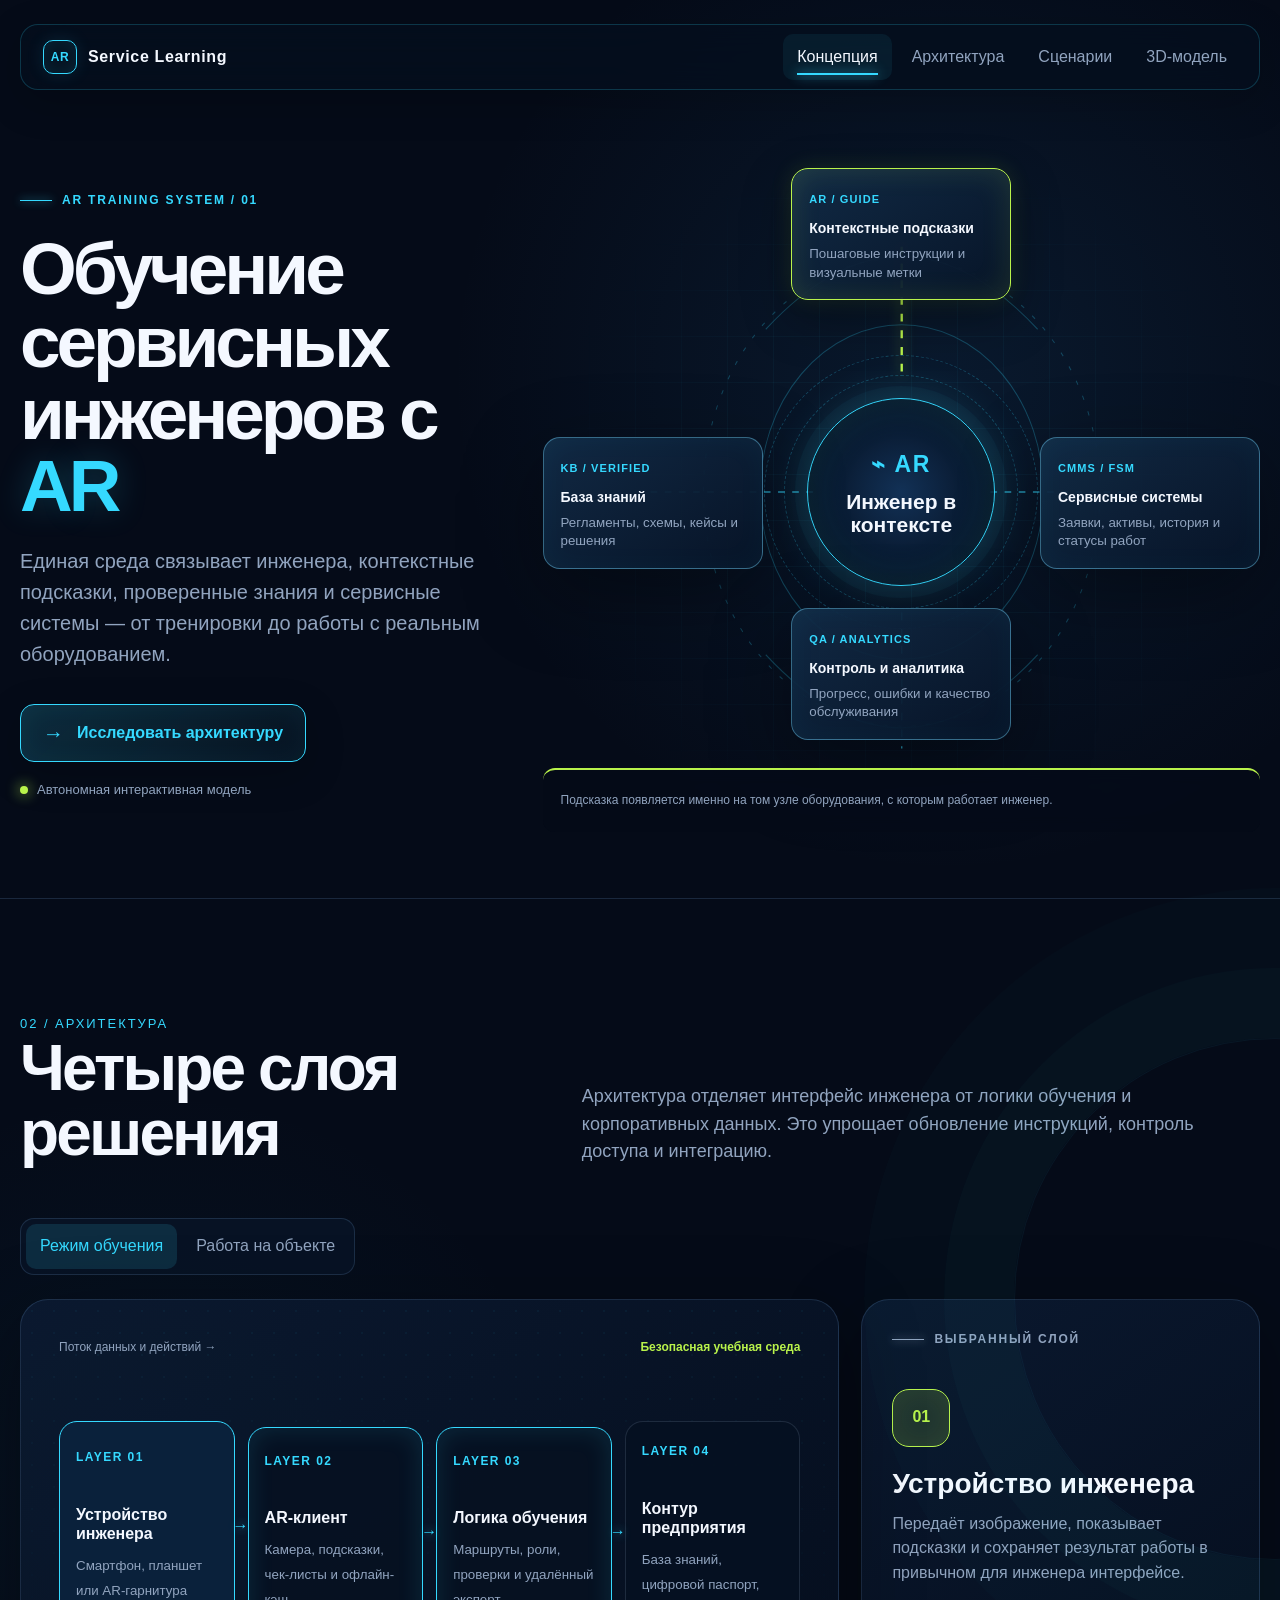
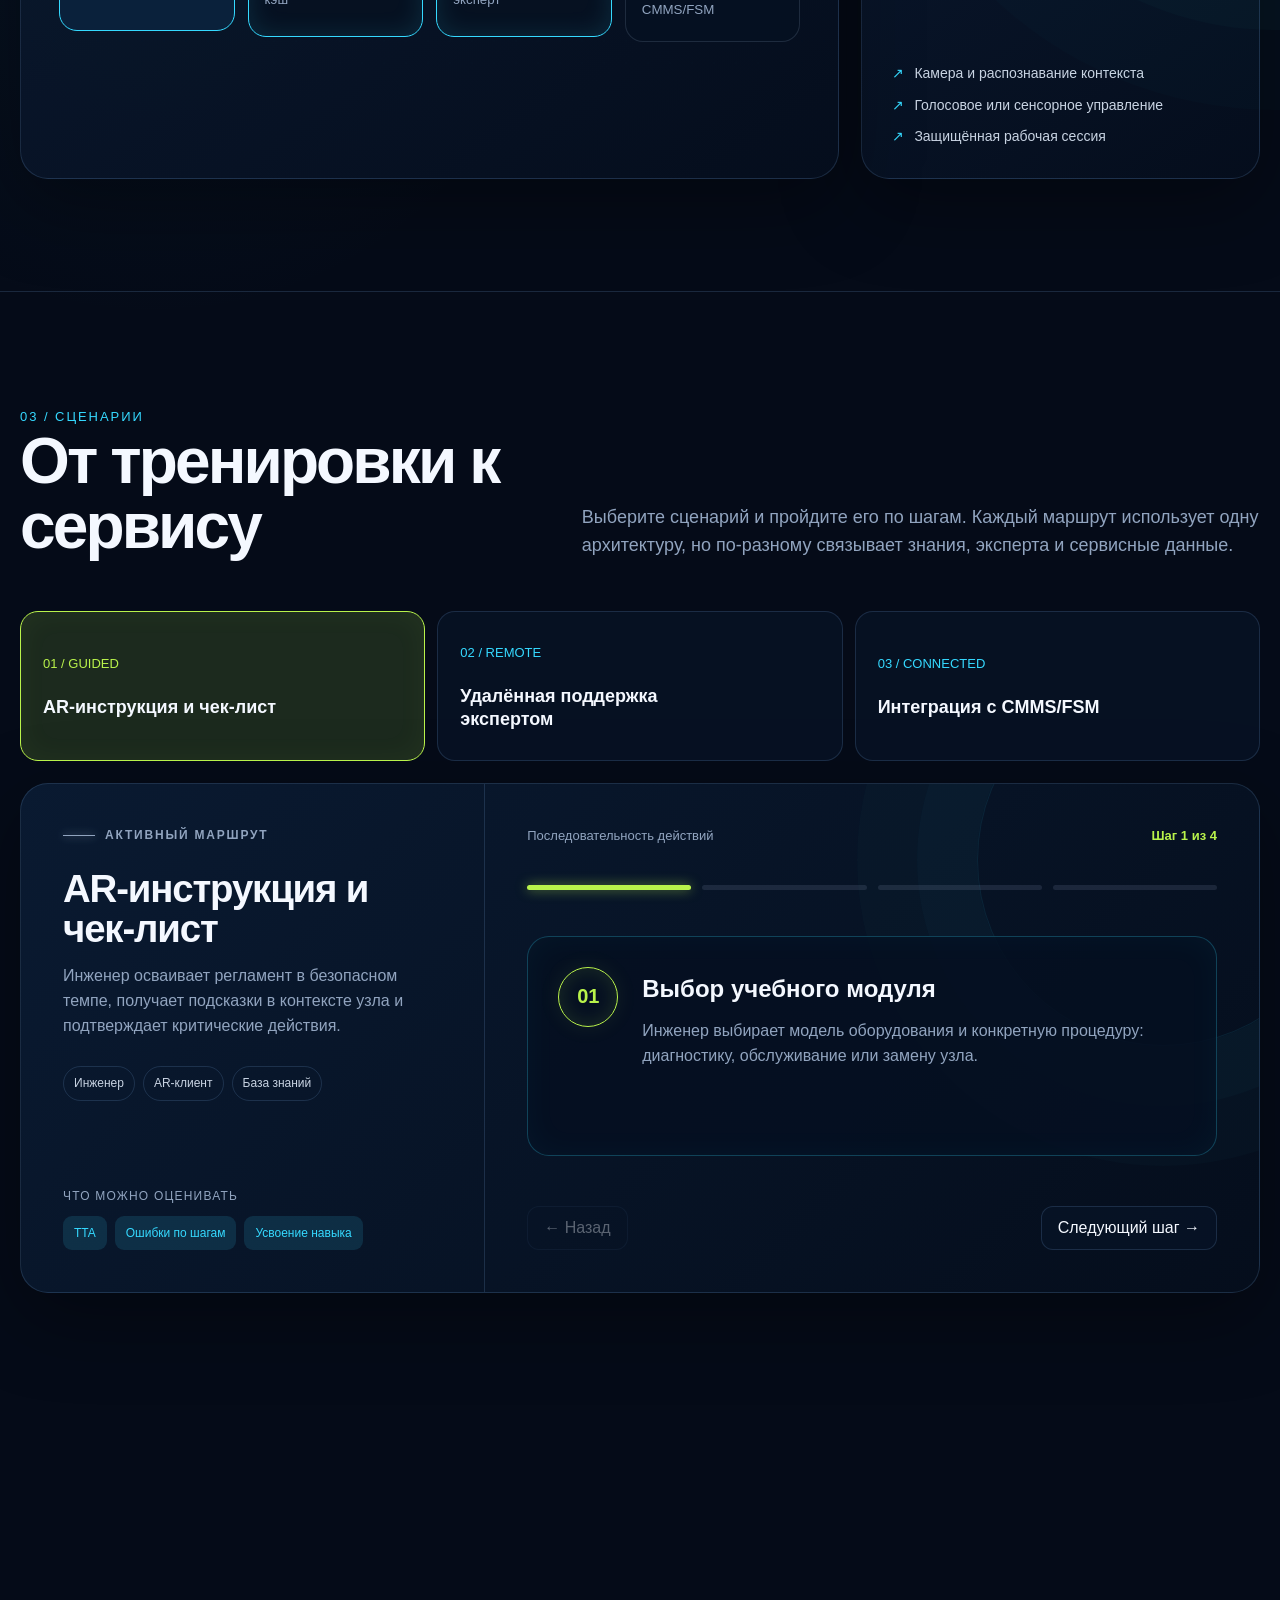
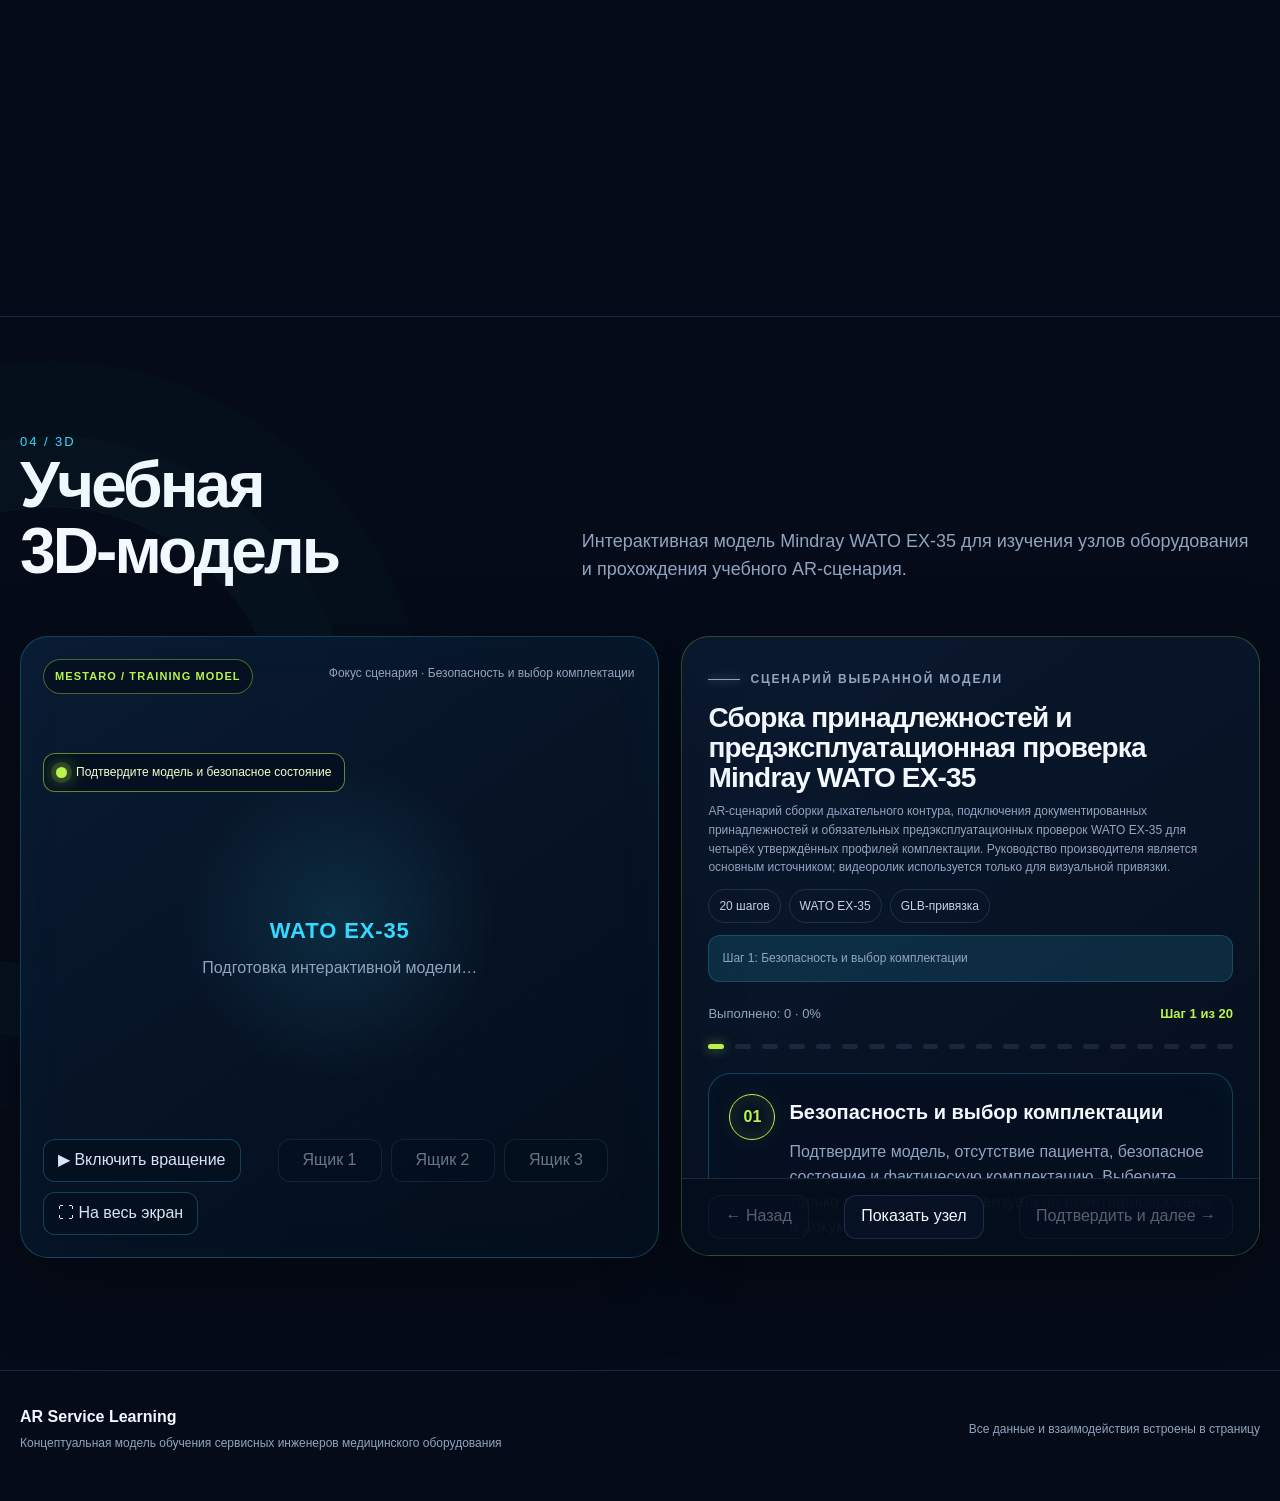
==== index.html @ 82fce48d "Remove 360 photo viewer" ====
<!DOCTYPE html>
<html lang="ru">
<head>
  <meta charset="utf-8">
  <meta name="viewport" content="width=device-width, initial-scale=1">
  <meta name="description" content="Интерактивная концепция AR-обучения сервисных инженеров медицинского оборудования">
  <title>AR-обучение сервисных инженеров</title>
  <script type="module" src="model-viewer.min.js"></script>
  <style>
    :root {
      color-scheme: dark;
      --bg: #050b18;
      --surface: #081427;
      --surface-2: #0b1a31;
      --surface-3: #10213b;
      --text: #f4f8ff;
      --muted: #91a4bf;
      --line: rgba(121, 174, 224, 0.18);
      --cyan: #35d9ff;
      --cyan-soft: rgba(53, 217, 255, 0.13);
      --lime: #b9f34b;
      --lime-soft: rgba(185, 243, 75, 0.13);
      --shadow: 0 24px 80px rgba(0, 0, 0, 0.36);
      --radius-lg: 28px;
      --radius-md: 18px;
      --max: 1240px;
    }

    * { box-sizing: border-box; }
    html { scroll-behavior: smooth; overflow-x: hidden; }
    body {
      margin: 0;
      min-width: 320px;
      background:
        radial-gradient(circle at 74% 8%, rgba(35, 108, 170, 0.15), transparent 31rem),
        radial-gradient(circle at 12% 32%, rgba(20, 117, 159, 0.08), transparent 26rem),
        var(--bg);
      color: var(--text);
      font-family: Inter, Manrope, "Segoe UI", Arial, sans-serif;
      font-size: 16px;
      line-height: 1.55;
      overflow-x: hidden;
    }

    button, a { font: inherit; }
    button { color: inherit; }
    a { color: inherit; }
    .sr-only {
      position: absolute;
      width: 1px;
      height: 1px;
      padding: 0;
      margin: -1px;
      overflow: hidden;
      clip: rect(0, 0, 0, 0);
      white-space: nowrap;
      border: 0;
    }
    button:focus-visible, a:focus-visible {
      outline: 3px solid rgba(185, 243, 75, 0.7);
      outline-offset: 4px;
    }
    .skip-link {
      position: fixed;
      z-index: 100;
      top: 12px;
      left: 12px;
      padding: 10px 14px;
      border-radius: 10px;
      background: var(--text);
      color: var(--bg);
      transform: translateY(-160%);
      transition: transform .2s ease;
    }
    .skip-link:focus { transform: translateY(0); }
    .shell { width: min(calc(100% - 40px), var(--max)); margin-inline: auto; }

    .site-header {
      position: sticky;
      top: 12px;
      z-index: 50;
      padding-top: 12px;
    }
    .nav {
      display: flex;
      align-items: center;
      justify-content: space-between;
      min-height: 66px;
      padding: 0 18px 0 22px;
      border: 1px solid rgba(53, 217, 255, 0.2);
      border-radius: 18px;
      background: rgba(5, 14, 30, 0.79);
      box-shadow: 0 12px 40px rgba(0, 0, 0, 0.2);
      backdrop-filter: blur(18px);
    }
    .brand {
      display: inline-flex;
      align-items: center;
      gap: 11px;
      text-decoration: none;
      font-weight: 750;
      letter-spacing: .04em;
    }
    .brand-mark {
      display: grid;
      place-items: center;
      width: 34px;
      aspect-ratio: 1;
      border: 1px solid var(--cyan);
      border-radius: 10px;
      color: var(--cyan);
      box-shadow: inset 0 0 22px var(--cyan-soft), 0 0 18px rgba(53, 217, 255, .11);
      font-size: 12px;
    }
    .nav-links { display: flex; align-items: center; gap: 6px; }
    .nav-links a {
      position: relative;
      padding: 11px 14px;
      border-radius: 10px;
      color: var(--muted);
      text-decoration: none;
      transition: color .18s ease, background .18s ease;
    }
    .nav-links a:hover,
    .nav-links a[aria-current="true"] { color: var(--text); background: rgba(53, 217, 255, .07); }
    .nav-links a[aria-current="true"]::after {
      content: "";
      position: absolute;
      right: 14px;
      bottom: 5px;
      left: 14px;
      height: 2px;
      background: var(--cyan);
      box-shadow: 0 0 12px var(--cyan);
    }

    main { display: block; }
    section { scroll-margin-top: 104px; }
    .hero {
      display: grid;
      grid-template-columns: minmax(0, .82fr) minmax(560px, 1.18fr);
      align-items: center;
      min-height: calc(100svh - 92px);
      padding: 74px 0 66px;
      gap: 24px;
    }
    .eyebrow {
      display: inline-flex;
      align-items: center;
      gap: 10px;
      margin: 0 0 24px;
      color: var(--cyan);
      font-size: 12px;
      font-weight: 780;
      letter-spacing: .15em;
      text-transform: uppercase;
    }
    .eyebrow::before { content: ""; width: 32px; height: 1px; background: currentColor; box-shadow: 0 0 8px currentColor; }
    h1, h2, h3, p { margin-top: 0; }
    h1 {
      max-width: 610px;
      margin-bottom: 24px;
      font-size: clamp(48px, 5.7vw, 82px);
      line-height: .99;
      letter-spacing: -.055em;
    }
    h1 span { color: var(--cyan); text-shadow: 0 0 32px rgba(53, 217, 255, .23); }
    .hero-copy > p:not(.eyebrow) { max-width: 540px; color: var(--muted); font-size: clamp(17px, 1.6vw, 20px); }
    .hero-actions { display: flex; flex-wrap: wrap; align-items: center; gap: 18px; margin-top: 34px; }
    .primary-action {
      display: inline-flex;
      align-items: center;
      justify-content: center;
      gap: 13px;
      min-height: 58px;
      padding: 0 22px;
      border: 1px solid var(--cyan);
      border-radius: 14px;
      background: linear-gradient(135deg, rgba(53, 217, 255, .16), rgba(53, 217, 255, .04));
      color: var(--cyan);
      box-shadow: inset 0 0 28px rgba(53, 217, 255, .06), 0 12px 40px rgba(0, 0, 0, .2);
      text-decoration: none;
      font-weight: 720;
      transition: transform .2s ease, box-shadow .2s ease, background .2s ease;
    }
    .primary-action:hover { transform: translateY(-3px); background: rgba(53, 217, 255, .17); box-shadow: 0 16px 48px rgba(53, 217, 255, .11); }
    .arrow { font-size: 21px; line-height: 1; }
    .offline-note { display: inline-flex; align-items: center; gap: 9px; color: var(--muted); font-size: 13px; }
    .offline-note i { width: 8px; height: 8px; border-radius: 99px; background: var(--lime); box-shadow: 0 0 14px var(--lime); }

    .system-map {
      position: relative;
      min-height: 680px;
      isolation: isolate;
    }
    .map-grid, .map-lines { position: absolute; inset: 0; width: 100%; height: 100%; }
    .map-grid {
      z-index: -2;
      border-radius: 50%;
      background-image:
        linear-gradient(rgba(53, 217, 255, .04) 1px, transparent 1px),
        linear-gradient(90deg, rgba(53, 217, 255, .04) 1px, transparent 1px);
      background-size: 46px 46px;
      mask-image: radial-gradient(circle, black 0 38%, transparent 74%);
    }
    .map-lines { z-index: -1; overflow: visible; }
    .map-lines circle, .map-lines path { fill: none; stroke: rgba(53, 217, 255, .26); }
    .map-lines .ring { stroke-dasharray: 4 11; transform-origin: center; animation: rotate 34s linear infinite; }
    .map-lines .route { stroke: rgba(53, 217, 255, .62); stroke-width: 1.5; stroke-dasharray: 7 8; animation: dash 16s linear infinite; }
    .map-lines .route.active { stroke: var(--lime); stroke-width: 2.5; filter: drop-shadow(0 0 7px rgba(185, 243, 75, .72)); }
    .core {
      position: absolute;
      top: 50%; left: 50%;
      display: grid;
      place-items: center;
      width: 188px;
      aspect-ratio: 1;
      border: 1px solid var(--cyan);
      border-radius: 50%;
      background: radial-gradient(circle, #123156 0, #08172c 58%, rgba(5, 11, 24, .8) 70%);
      box-shadow: inset 0 0 38px rgba(53, 217, 255, .2), 0 0 0 12px rgba(53, 217, 255, .04), 0 0 46px rgba(53, 217, 255, .18);
      transform: translate(-50%, -50%);
      text-align: center;
    }
    .core::before, .core::after {
      content: "";
      position: absolute;
      inset: -24px;
      border: 1px dashed rgba(53, 217, 255, .25);
      border-radius: 50%;
      animation: rotate 18s linear infinite;
    }
    .core::after { inset: -44px; animation-direction: reverse; animation-duration: 27s; }
    .core-icon { display: block; margin-bottom: 7px; color: var(--cyan); font-size: 23px; font-weight: 800; letter-spacing: .08em; }
    .core strong { display: block; max-width: 110px; font-size: 21px; line-height: 1.12; }
    .orbit-node {
      position: absolute;
      z-index: 2;
      width: 220px;
      min-height: 110px;
      padding: 17px;
      border: 1px solid rgba(107, 201, 239, .45);
      border-radius: 17px;
      background: linear-gradient(145deg, rgba(18, 43, 70, .95), rgba(7, 20, 39, .96));
      box-shadow: var(--shadow), inset 0 0 30px rgba(53, 217, 255, .04);
      text-align: left;
      cursor: pointer;
      transition: transform .2s ease, border-color .2s ease, box-shadow .2s ease;
    }
    .orbit-node:hover, .orbit-node[aria-pressed="true"] {
      z-index: 5;
      border-color: var(--lime);
      box-shadow: 0 18px 48px rgba(0,0,0,.35), inset 0 0 30px var(--lime-soft), 0 0 22px rgba(185, 243, 75, .12);
      transform: translateY(-4px);
    }
    .orbit-node b { display: block; margin-bottom: 5px; font-size: 14px; }
    .orbit-node small { display: block; color: var(--muted); line-height: 1.4; }
    .node-kicker { display: inline-block; margin-bottom: 10px; color: var(--cyan); font-size: 11px; font-weight: 800; letter-spacing: .1em; }
    .node-1 { top: 3%; left: calc(50% - 110px); }
    .node-2 { top: calc(50% - 55px); left: 0; }
    .node-3 { top: calc(50% - 55px); right: 0; }
    .node-4 { bottom: 92px; left: calc(50% - 110px); }
    .map-detail {
      position: absolute;
      z-index: 6;
      left: 0;
      right: 0;
      bottom: 0;
      display: flex;
      align-items: center;
      min-height: 64px;
      max-width: none;
      padding: 14px 18px;
      border-top: 2px solid var(--lime);
      border-radius: 12px;
      background: rgba(5, 11, 24, .84);
      color: var(--muted);
      font-size: 12px;
      line-height: 1.45;
      backdrop-filter: blur(8px);
      pointer-events: none;
    }

    .section { padding: 112px 0; }
    .section-heading {
      display: grid;
      grid-template-columns: minmax(260px, .74fr) minmax(300px, 1fr);
      gap: 60px;
      align-items: end;
      margin-bottom: 52px;
    }
    .section-heading h2 { margin-bottom: 0; font-size: clamp(40px, 5vw, 66px); line-height: 1.02; letter-spacing: -.045em; }
    .section-heading p { margin-bottom: 0; color: var(--muted); font-size: 18px; }
    .section-index { color: var(--cyan); font-size: 13px; letter-spacing: .15em; }

    .architecture {
      position: relative;
      border-top: 1px solid var(--line);
    }
    .architecture::before {
      content: "";
      position: absolute;
      top: 14%;
      right: -20%;
      width: 520px;
      aspect-ratio: 1;
      border: 1px solid rgba(53, 217, 255, .06);
      border-radius: 50%;
      box-shadow: 0 0 0 70px rgba(53, 217, 255, .02), 0 0 0 150px rgba(53, 217, 255, .012);
      pointer-events: none;
    }
    .mode-switch {
      display: inline-flex;
      gap: 5px;
      margin-bottom: 24px;
      padding: 5px;
      border: 1px solid var(--line);
      border-radius: 14px;
      background: rgba(8, 20, 39, .8);
    }
    .mode-switch button {
      padding: 10px 14px;
      border: 0;
      border-radius: 10px;
      background: transparent;
      color: var(--muted);
      cursor: pointer;
    }
    .mode-switch button[aria-pressed="true"] { background: var(--cyan-soft); color: var(--cyan); }
    .architecture-layout { display: grid; grid-template-columns: 1.48fr .72fr; gap: 22px; align-items: stretch; }
    .architecture-stage, .detail-panel {
      border: 1px solid var(--line);
      border-radius: var(--radius-lg);
      background: linear-gradient(145deg, rgba(11, 26, 49, .94), rgba(5, 14, 29, .94));
      box-shadow: var(--shadow);
    }
    .architecture-stage { position: relative; min-height: 480px; padding: 38px; overflow: hidden; }
    .architecture-stage::after {
      content: "";
      position: absolute;
      inset: 0;
      background-image: radial-gradient(circle, rgba(53,217,255,.12) 1px, transparent 1.3px);
      background-size: 22px 22px;
      mask-image: linear-gradient(to bottom, black, transparent 85%);
      opacity: .4;
      pointer-events: none;
    }
    .route-caption { position: relative; z-index: 2; display: flex; justify-content: space-between; align-items: center; color: var(--muted); font-size: 12px; }
    .route-caption strong { color: var(--lime); font-weight: 760; }
    .layer-flow { position: relative; z-index: 2; display: grid; grid-template-columns: repeat(4, 1fr); gap: 13px; align-items: center; min-height: 350px; }
    .layer {
      position: relative;
      min-height: 210px;
      padding: 20px 16px;
      border: 1px solid rgba(145, 164, 191, .18);
      border-radius: 18px;
      background: rgba(6, 17, 34, .91);
      text-align: left;
      cursor: pointer;
      transition: transform .2s ease, border-color .2s ease, background .2s ease;
    }
    .layer:not(:last-child)::after {
      content: "→";
      position: absolute;
      top: 50%;
      right: -20px;
      z-index: 3;
      width: 26px;
      color: var(--cyan);
      text-align: center;
      transform: translateY(-50%);
      text-shadow: 0 0 10px var(--cyan);
    }
    .layer:hover, .layer[aria-pressed="true"] { transform: translateY(-6px); border-color: var(--cyan); background: rgba(11, 34, 60, .96); }
    .architecture-stage[data-mode="field"] .layer[data-field="essential"] { border-color: var(--lime); box-shadow: inset 0 0 26px var(--lime-soft); }
    .architecture-stage[data-mode="training"] .layer[data-training="essential"] { border-color: var(--cyan); box-shadow: inset 0 0 26px var(--cyan-soft); }
    .layer-no { display: block; margin-bottom: 38px; color: var(--cyan); font-size: 12px; font-weight: 800; letter-spacing: .12em; }
    .layer strong { display: block; margin-bottom: 10px; line-height: 1.2; }
    .layer small { color: var(--muted); line-height: 1.45; }
    .detail-panel { display: flex; flex-direction: column; padding: 30px; }
    .detail-panel .eyebrow { margin-bottom: 40px; }
    .detail-icon {
      display: grid;
      place-items: center;
      width: 58px;
      aspect-ratio: 1;
      margin-bottom: 22px;
      border: 1px solid var(--lime);
      border-radius: 17px;
      background: var(--lime-soft);
      color: var(--lime);
      font-weight: 800;
      box-shadow: inset 0 0 28px rgba(185, 243, 75, .08);
    }
    .detail-panel h3 { margin-bottom: 12px; font-size: 28px; line-height: 1.1; }
    .detail-panel > p { color: var(--muted); }
    .detail-list { display: grid; gap: 10px; margin: auto 0 0; padding: 0; list-style: none; }
    .detail-list li { display: flex; gap: 10px; color: #c8d3e2; font-size: 14px; }
    .detail-list li::before { content: "↗"; color: var(--cyan); }

    .scenarios { border-top: 1px solid var(--line); }
    .scenario-tabs { display: grid; grid-template-columns: repeat(3, 1fr); gap: 12px; margin-bottom: 22px; }
    .scenario-tab {
      min-height: 150px;
      padding: 22px;
      border: 1px solid var(--line);
      border-radius: var(--radius-md);
      background: rgba(8, 20, 39, .72);
      text-align: left;
      cursor: pointer;
      transition: transform .2s ease, border-color .2s ease, background .2s ease;
    }
    .scenario-tab:hover { transform: translateY(-4px); }
    .scenario-tab[aria-selected="true"] { border-color: var(--lime); background: var(--lime-soft); box-shadow: inset 0 0 30px rgba(185, 243, 75, .05); }
    .scenario-tab .tab-index { display: block; margin-bottom: 22px; color: var(--cyan); font-size: 13px; }
    .scenario-tab[aria-selected="true"] .tab-index { color: var(--lime); }
    .scenario-tab strong { display: block; max-width: 260px; font-size: 18px; line-height: 1.25; }
    .scenario-workbench {
      display: grid;
      grid-template-columns: .75fr 1.25fr;
      gap: 0;
      min-height: 510px;
      border: 1px solid var(--line);
      border-radius: var(--radius-lg);
      background: linear-gradient(135deg, rgba(10, 27, 50, .96), rgba(5, 14, 28, .96));
      box-shadow: var(--shadow);
      overflow: hidden;
    }
    .scenario-copy { display: flex; flex-direction: column; padding: 42px; border-right: 1px solid var(--line); }
    .scenario-copy h3 { margin-bottom: 15px; font-size: clamp(30px, 3vw, 43px); line-height: 1.04; letter-spacing: -.03em; }
    .scenario-copy > p { color: var(--muted); }
    .role-line { display: flex; flex-wrap: wrap; gap: 8px; margin: 12px 0 28px; padding: 0; list-style: none; }
    .chip { padding: 7px 10px; border: 1px solid var(--line); border-radius: 999px; color: #c8d3e2; font-size: 12px; }
    .measure-title { margin-top: auto; margin-bottom: 10px; color: var(--muted); font-size: 12px; text-transform: uppercase; letter-spacing: .1em; }
    .measure-list { display: flex; flex-wrap: wrap; gap: 8px; }
    .measure-list span { padding: 8px 11px; border-radius: 9px; background: var(--cyan-soft); color: var(--cyan); font-size: 12px; }
    .scenario-visual { position: relative; display: flex; flex-direction: column; padding: 42px; overflow: hidden; }
    .scenario-visual::before {
      content: "";
      position: absolute;
      width: 370px;
      aspect-ratio: 1;
      right: -90px;
      top: -110px;
      border: 1px solid rgba(53, 217, 255, .09);
      border-radius: 50%;
      box-shadow: 0 0 0 60px rgba(53, 217, 255, .025), 0 0 0 120px rgba(53, 217, 255, .016);
    }
    .step-status { position: relative; z-index: 2; display: flex; justify-content: space-between; color: var(--muted); font-size: 13px; }
    .step-status b { color: var(--lime); }
    .step-track { position: relative; z-index: 2; display: grid; grid-template-columns: repeat(4, 1fr); gap: 11px; margin: 38px 0 46px; }
    .step-dot { position: relative; height: 5px; border-radius: 99px; background: rgba(145, 164, 191, .15); }
    .step-dot.complete, .step-dot.active { background: var(--cyan); box-shadow: 0 0 12px rgba(53, 217, 255, .45); }
    .step-dot.active { background: var(--lime); box-shadow: 0 0 12px rgba(185, 243, 75, .55); }
    .step-card {
      position: relative;
      z-index: 2;
      display: grid;
      grid-template-columns: auto 1fr;
      gap: 24px;
      align-items: start;
      min-height: 220px;
      padding: 30px;
      border: 1px solid rgba(53, 217, 255, .25);
      border-radius: 22px;
      background: rgba(5, 16, 33, .86);
      box-shadow: inset 0 0 34px rgba(53, 217, 255, .04);
    }
    .step-number {
      display: grid;
      place-items: center;
      width: 60px;
      aspect-ratio: 1;
      border: 1px solid var(--lime);
      border-radius: 50%;
      color: var(--lime);
      font-size: 20px;
      font-weight: 800;
      box-shadow: inset 0 0 22px var(--lime-soft), 0 0 22px rgba(185,243,75,.08);
    }
    .step-card h4 { margin: 3px 0 12px; font-size: 24px; }
    .step-card p { margin: 0; color: var(--muted); }
    .step-copy { min-width: 0; }
    .step-outcome { margin-top: 13px !important; color: #c9d7e8 !important; font-size: 13px; }
    .step-outcome b { color: var(--cyan); }
    .scenario-package-meta { display: flex; flex-wrap: wrap; gap: 8px; margin: 0 0 22px; }
    .scenario-package-meta span { padding: 7px 10px; border: 1px solid var(--line); border-radius: 999px; color: #c8d3e2; font-size: 12px; }
    .scenario-source { display: grid; gap: 8px; margin-top: auto; padding-top: 22px; }
    .scenario-source p { margin: 0; color: var(--muted); font-size: 12px; }
    .scenario-source b { color: #dbe8f7; }
    .step-details { position: relative; z-index: 2; display: grid; gap: 10px; margin: 14px 0; }
    .step-warning, .step-reference, .step-configuration {
      margin: 0;
      padding: 10px 13px;
      border-radius: 11px;
      color: #cbd8e8;
      font-size: 12px;
    }
    .step-warning { border-left: 2px solid #ffbd59; background: rgba(255, 189, 89, .08); }
    .step-reference { border-left: 2px solid var(--cyan); background: var(--cyan-soft); }
    .step-configuration { border-left: 2px solid var(--lime); background: var(--lime-soft); }
    .scenario-actions { position: relative; z-index: 2; display: grid; gap: 9px; margin-bottom: 4px; }
    .scenario-action {
      display: grid;
      grid-template-columns: minmax(0, 1fr) minmax(170px, .58fr);
      align-items: center;
      gap: 12px;
      padding: 11px 13px;
      border: 1px solid var(--line);
      border-radius: 12px;
      background: rgba(5, 16, 33, .58);
      color: #d8e5f4;
      font-size: 13px;
    }
    .scenario-action input[type="text"], .scenario-action select {
      width: 100%;
      min-height: 38px;
      padding: 7px 10px;
      border: 1px solid rgba(53, 217, 255, .24);
      border-radius: 9px;
      background: #071426;
      color: var(--text);
    }
    .scenario-action input[type="checkbox"] { width: 18px; height: 18px; accent-color: var(--lime); }
    .scenario-action.is-derived { border-color: rgba(185, 243, 75, .2); }
    .scenario-action.is-derived select:not(:disabled) { border-color: rgba(185, 243, 75, .48); cursor: pointer; }
    .scenario-action.is-profile { grid-template-columns: 1fr; align-items: stretch; }
    .scenario-action select:disabled { color: #dce9c2; opacity: .82; cursor: not-allowed; }
    .action-check { display: flex; justify-content: flex-end; align-items: center; gap: 8px; }
    .multi-choice { display: flex; flex-wrap: wrap; justify-content: flex-end; gap: 8px; }
    .multi-choice label { display: inline-flex; align-items: center; gap: 5px; }
    .scenario-load-error { color: #ffca7a !important; }
    .scenario-complete { border-color: var(--lime) !important; color: var(--lime); }
    .step-controls { position: relative; z-index: 2; display: flex; justify-content: space-between; gap: 10px; margin-top: auto; padding-top: 26px; }
    .step-controls button {
      min-height: 44px;
      padding: 0 16px;
      border: 1px solid var(--line);
      border-radius: 12px;
      background: rgba(8, 20, 39, .72);
      cursor: pointer;
    }
    .step-controls button:hover:not(:disabled) { border-color: var(--cyan); color: var(--cyan); }
    .step-controls button:disabled { opacity: .35; cursor: not-allowed; }
    .principles { display: grid; grid-template-columns: repeat(4, 1fr); gap: 12px; margin-top: 22px; padding: 0; list-style: none; }
    .principle { padding: 22px; border: 1px solid var(--line); border-radius: 17px; background: rgba(8, 20, 39, .52); }
    .principle b { display: block; margin-bottom: 8px; color: var(--cyan); font-size: 13px; }
    .principle span { color: var(--muted); font-size: 13px; }
    .scenario-theory-grid { display: grid; grid-template-columns: minmax(0, .9fr) minmax(420px, 1.1fr); gap: 22px; }
    .theory-card, .model-catalog {
      padding: 34px;
      border: 1px solid var(--line);
      border-radius: var(--radius-lg);
      background: linear-gradient(145deg, rgba(11, 26, 49, .92), rgba(5, 14, 29, .96));
      box-shadow: var(--shadow);
    }
    .theory-card h3, .model-catalog h3 { margin-bottom: 13px; font-size: 29px; line-height: 1.08; }
    .theory-card > p, .model-catalog > p { color: var(--muted); }
    .theory-points { display: grid; gap: 10px; margin: 24px 0 0; padding: 0; list-style: none; }
    .theory-points li { padding: 13px 15px; border-left: 2px solid var(--cyan); background: var(--cyan-soft); color: #d5e2f1; font-size: 13px; }
    .equipment-list { display: grid; gap: 12px; margin-top: 24px; }
    .equipment-card {
      display: grid;
      grid-template-columns: auto minmax(0, 1fr) auto;
      align-items: center;
      gap: 16px;
      padding: 18px;
      border: 1px solid rgba(53, 217, 255, .25);
      border-radius: 16px;
      background: rgba(5, 16, 33, .68);
      text-decoration: none;
      transition: border-color .2s ease, transform .2s ease, background .2s ease;
    }
    .equipment-card:hover { transform: translateY(-3px); border-color: var(--lime); background: var(--lime-soft); }
    .equipment-index { display: grid; place-items: center; width: 48px; aspect-ratio: 1; border: 1px solid var(--cyan); border-radius: 13px; color: var(--cyan); font-weight: 800; }
    .equipment-card strong { display: block; margin-bottom: 4px; font-size: 18px; }
    .equipment-card small { color: var(--muted); }
    .equipment-arrow { color: var(--lime); font-size: 24px; }
    .scenario-model-catalog { margin-top: 22px; }
    .scenario-model-catalog .eyebrow { margin-bottom: 18px; }

    .model-section { position: relative; border-top: 1px solid var(--line); overflow: hidden; }
    .model-section::before {
      content: "";
      position: absolute;
      top: 18%;
      left: -180px;
      width: 460px;
      aspect-ratio: 1;
      border: 1px solid rgba(53, 217, 255, .07);
      border-radius: 50%;
      box-shadow: 0 0 0 70px rgba(53, 217, 255, .018), 0 0 0 145px rgba(53, 217, 255, .01);
      pointer-events: none;
    }
    .model-layout { display: grid; grid-template-columns: minmax(0, 1.05fr) minmax(430px, .95fr); gap: 22px; align-items: stretch; }
    .model-stage {
      position: relative;
      min-height: 620px;
      border: 1px solid rgba(53, 217, 255, .24);
      border-radius: var(--radius-lg);
      background:
        radial-gradient(circle at 50% 46%, rgba(53, 217, 255, .12), transparent 34%),
        linear-gradient(145deg, rgba(10, 28, 51, .96), rgba(4, 13, 27, .98));
      box-shadow: var(--shadow), inset 0 0 70px rgba(53, 217, 255, .025);
      overflow: hidden;
    }
    .model-stage::after {
      content: "";
      position: absolute;
      z-index: 1;
      inset: 0;
      background-image: radial-gradient(circle, rgba(53, 217, 255, .12) 1px, transparent 1.4px);
      background-size: 25px 25px;
      mask-image: radial-gradient(circle at 50% 46%, black, transparent 68%);
      opacity: .32;
      pointer-events: none;
    }
    model-viewer {
      position: relative;
      z-index: 2;
      display: block;
      width: 100%;
      height: 620px;
      --poster-color: transparent;
      --progress-bar-color: var(--cyan);
      --progress-bar-height: 3px;
      background: transparent;
      transition: opacity .28s ease, visibility .28s ease;
    }
    #model-stage:fullscreen {
      width: 100vw;
      height: 100vh;
      min-height: 100vh;
      border: 0;
      border-radius: 0;
    }
    #model-stage:fullscreen model-viewer {
      height: 100vh;
      min-height: 100vh;
    }
    .model-poster { display: grid; place-items: center; width: 100%; height: 100%; color: var(--muted); text-align: center; }
    .model-poster strong { display: block; margin-bottom: 8px; color: var(--cyan); font-size: 22px; letter-spacing: .04em; }
    .model-badge {
      position: absolute;
      z-index: 4;
      top: 22px;
      left: 22px;
      padding: 8px 11px;
      border: 1px solid rgba(185, 243, 75, .38);
      border-radius: 999px;
      background: rgba(5, 16, 31, .82);
      color: var(--lime);
      font-size: 11px;
      font-weight: 800;
      letter-spacing: .1em;
      backdrop-filter: blur(10px);
    }
    .model-active-marker {
      position: absolute;
      z-index: 6;
      top: 116px;
      left: 22px;
      display: flex;
      align-items: center;
      gap: 9px;
      max-width: min(360px, calc(100% - 44px));
      padding: 9px 12px;
      border: 1px solid rgba(185, 243, 75, .52);
      border-radius: 12px;
      background: rgba(5, 16, 31, .9);
      color: #efffd0;
      font-size: 12px;
      backdrop-filter: blur(12px);
      pointer-events: none;
    }
    .model-active-marker::before {
      content: "";
      flex: 0 0 auto;
      width: 11px;
      height: 11px;
      border-radius: 50%;
      background: var(--lime);
      box-shadow: 0 0 0 5px rgba(185, 243, 75, .14), 0 0 18px var(--lime);
      animation: marker-pulse 1.7s ease-in-out infinite;
    }
    .model-status {
      position: absolute;
      z-index: 4;
      top: 27px;
      right: 24px;
      margin: 0;
      color: var(--muted);
      font-size: 12px;
    }
    .model-controls {
      position: absolute;
      z-index: 5;
      right: 22px;
      bottom: 22px;
      left: 22px;
      display: flex;
      flex-wrap: wrap;
      justify-content: space-between;
      gap: 10px;
      pointer-events: none;
    }
    .model-controls-group { display: flex; flex-wrap: wrap; gap: 9px; }
    .drawer-controls { flex: 1 1 360px; justify-content: center; }
    .model-control {
      min-height: 43px;
      padding: 0 14px;
      border: 1px solid rgba(53, 217, 255, .25);
      border-radius: 12px;
      background: rgba(5, 16, 31, .86);
      color: #d7e5f5;
      cursor: pointer;
      backdrop-filter: blur(12px);
      pointer-events: auto;
      transition: border-color .18s ease, color .18s ease, transform .18s ease;
    }
    .model-control:hover { border-color: var(--cyan); color: var(--cyan); transform: translateY(-2px); }
    .model-control[aria-pressed="true"] { border-color: var(--lime); color: var(--lime); }
    .model-control:disabled { opacity: .48; cursor: wait; transform: none; }
    .drawer-control { min-width: 104px; }
    .model-copy-card {
      display: flex;
      flex-direction: column;
      padding: 31px;
      border: 1px solid var(--line);
      border-radius: var(--radius-lg);
      background: linear-gradient(145deg, rgba(11, 26, 49, .94), rgba(5, 14, 29, .96));
      box-shadow: var(--shadow);
    }
    .model-copy-card .eyebrow { margin-bottom: 36px; }
    .model-copy-card h3 { margin-bottom: 14px; font-size: 32px; line-height: 1.05; letter-spacing: -.03em; }
    .model-copy-card > p { color: var(--muted); }
    .model-meta { display: grid; gap: 9px; margin: 22px 0; padding: 0; list-style: none; }
    .model-meta li { display: flex; justify-content: space-between; gap: 20px; padding-bottom: 9px; border-bottom: 1px solid var(--line); color: var(--muted); font-size: 13px; }
    .model-meta strong { color: #d8e4f3; font-weight: 650; text-align: right; }
    .model-use { margin: auto 0 24px; padding: 18px; border-left: 2px solid var(--lime); background: var(--lime-soft); color: #d7e5f5; font-size: 13px; }
    .model-note { margin: 14px 0 0; color: var(--muted); font-size: 11px; }
    .model-scenario-card {
      height: 620px;
      padding: 26px;
      border: 1px solid rgba(185, 243, 75, .24);
      border-radius: var(--radius-lg);
      background: linear-gradient(145deg, rgba(11, 26, 49, .96), rgba(5, 14, 29, .98));
      box-shadow: var(--shadow);
      overflow-y: auto;
      scrollbar-color: rgba(53, 217, 255, .35) transparent;
    }
    .model-scenario-card > .eyebrow { margin-bottom: 14px; }
    .model-scenario-card > h3 { margin-bottom: 9px; font-size: 28px; line-height: 1.08; letter-spacing: -.03em; }
    .model-scenario-card > p { color: var(--muted); font-size: 12px; }
    .model-scenario-card .scenario-package-meta { margin-bottom: 12px; }
    .model-scenario-card .scenario-visual { padding: 0; overflow: visible; }
    .model-scenario-card .scenario-visual::before { display: none; }
    .model-scenario-card .step-track { margin: 20px 0 24px; }
    .model-scenario-card .step-card { min-height: 0; padding: 20px; gap: 14px; }
    .model-scenario-card .step-number { width: 46px; font-size: 16px; }
    .model-scenario-card .step-card h4 { font-size: 20px; }
    .model-scenario-card .scenario-action { grid-template-columns: minmax(0, 1fr) minmax(190px, .7fr); padding: 9px 11px; }
    .model-scenario-card .scenario-action.is-profile { grid-template-columns: 1fr; }
    .model-scenario-card .step-controls { position: sticky; bottom: -26px; margin: 0 -26px -26px; padding: 16px 26px; background: rgba(5, 14, 29, .96); border-top: 1px solid var(--line); }
    .scenario-hotspot {
      display: flex;
      align-items: center;
      gap: 8px;
      width: max-content;
      max-width: 220px;
      padding: 7px 10px 7px 7px;
      border: 1px solid rgba(185, 243, 75, .65);
      border-radius: 999px;
      background: rgba(5, 16, 31, .9);
      color: #efffd0;
      box-shadow: 0 8px 28px rgba(0, 0, 0, .34);
      font-size: 11px;
      pointer-events: none;
    }
    .scenario-hotspot::before {
      content: "";
      flex: 0 0 auto;
      width: 10px;
      height: 10px;
      border-radius: 50%;
      background: var(--lime);
      box-shadow: 0 0 0 5px rgba(185, 243, 75, .14), 0 0 16px var(--lime);
    }
    .model-scenario-context { margin: 10px 0 22px; padding: 13px; border: 1px solid rgba(53, 217, 255, .2); border-radius: 12px; background: var(--cyan-soft); color: #dceafa; font-size: 12px; }
    .site-footer { padding: 34px 0 46px; border-top: 1px solid var(--line); color: var(--muted); }
    .footer-inner { display: flex; align-items: center; justify-content: space-between; gap: 20px; }
    .footer-inner strong { color: var(--text); }
    .footer-note { font-size: 12px; }

    .reveal { opacity: 0; transform: translateY(18px); transition: opacity .65s ease, transform .65s ease; }
    .reveal.visible { opacity: 1; transform: none; }

    @keyframes rotate { to { transform: rotate(360deg); } }
    @keyframes dash { to { stroke-dashoffset: -180; } }
    @keyframes marker-pulse { 50% { opacity: .58; transform: scale(.82); } }

    @media (max-width: 1060px) {
      .hero { grid-template-columns: 1fr; padding-top: 90px; }
      .hero-copy { max-width: 750px; }
      .system-map { min-height: 620px; }
      .architecture-layout { grid-template-columns: 1fr; }
      .scenario-theory-grid { grid-template-columns: 1fr; }
      .detail-panel { min-height: 360px; }
      .model-layout { grid-template-columns: 1fr; }
      .model-copy-card { min-height: 420px; }
      .model-scenario-card { height: auto; max-height: none; }
      .scenario-workbench { grid-template-columns: 1fr; }
      .scenario-copy { border-right: 0; border-bottom: 1px solid var(--line); }
      .principles { grid-template-columns: repeat(2, 1fr); }
    }

    @media (max-width: 760px) {
      .shell { width: min(calc(100% - 24px), var(--max)); }
      .site-header { top: 6px; padding-top: 6px; }
      .nav { min-height: 58px; padding-inline: 12px; }
      .brand span:last-child { display: none; }
      .nav-links { gap: 0; }
      .nav-links a { padding: 10px 8px; font-size: 13px; }
      .hero { min-height: auto; padding: 80px 0 58px; }
      .system-map { display: grid; grid-template-columns: 1fr 1fr; gap: 10px; min-height: auto; padding-top: 230px; }
      .map-grid, .map-lines { display: none; }
      .core { top: 105px; width: 168px; }
      .orbit-node { position: relative; inset: auto; width: auto; min-height: 125px; }
      .map-detail { display: none; }
      .section { padding: 78px 0; }
      .section-heading { grid-template-columns: 1fr; gap: 20px; margin-bottom: 36px; }
      .layer-flow { grid-template-columns: 1fr 1fr; gap: 10px; }
      .layer { min-height: 180px; }
      .layer:not(:last-child)::after { display: none; }
      .architecture-stage { min-height: auto; padding: 22px; }
      .model-stage, model-viewer { min-height: 480px; height: 480px; }
      .drawer-controls { order: 3; flex-basis: 100%; }
      .model-copy-card { padding: 26px; min-height: auto; }
      .scenario-tabs { grid-template-columns: 1fr; }
      .scenario-tab { min-height: 112px; }
      .scenario-tab .tab-index { margin-bottom: 13px; }
      .scenario-copy, .scenario-visual { padding: 28px; }
      .scenario-action { grid-template-columns: 1fr; }
      .model-scenario-card .scenario-action { grid-template-columns: 1fr; }
      .action-check, .multi-choice { justify-content: flex-start; }
      .step-card { grid-template-columns: 1fr; gap: 16px; }
      .step-number { width: 48px; }
      .principles { grid-template-columns: 1fr; }
      .footer-inner { align-items: flex-start; flex-direction: column; }
    }

    @media (max-width: 460px) {
      .nav-links a { font-size: 0; }
      .nav-links a::before { font-size: 12px; }
      .nav-links a:nth-child(1)::before { content: "01"; }
      .nav-links a:nth-child(2)::before { content: "02"; }
      .nav-links a:nth-child(3)::before { content: "03"; }
      .nav-links a:nth-child(4)::before { content: "04"; }
      .system-map { grid-template-columns: 1fr; }
      .layer-flow { grid-template-columns: 1fr; }
      .scenario-copy, .scenario-visual { padding: 22px; }
      .step-card { padding: 22px; }
      .model-badge { top: 16px; left: 16px; }
      .model-status { top: 51px; right: 16px; left: 16px; text-align: center; }
      .model-active-marker { top: 132px; left: 16px; max-width: calc(100% - 86px); }
      .model-controls { right: 14px; bottom: 14px; left: 14px; }
    }

    @media (prefers-reduced-motion: reduce) {
      html { scroll-behavior: auto; }
      *, *::before, *::after { animation-duration: .01ms !important; animation-iteration-count: 1 !important; transition-duration: .01ms !important; }
      .reveal { opacity: 1; transform: none; }
    }
  </style>
</head>
<body>
  <a class="skip-link" href="#main">Перейти к содержанию</a>

  <header class="site-header shell">
    <nav class="nav" aria-label="Основная навигация">
      <a class="brand" href="#concept">
        <span class="brand-mark" aria-hidden="true">AR</span>
        <span>Service Learning</span>
      </a>
      <div class="nav-links">
        <a href="#concept" aria-current="true">Концепция</a>
        <a href="#architecture">Архитектура</a>
        <a href="#scenarios">Сценарии</a>
        <a href="#model">3D-модель</a>
      </div>
    </nav>
  </header>

  <main id="main">
    <section class="hero shell" id="concept" aria-labelledby="hero-title">
      <div class="hero-copy reveal">
        <p class="eyebrow">AR training system / 01</p>
        <h1 id="hero-title">Обучение сервисных инженеров с <span>AR</span></h1>
        <p>Единая среда связывает инженера, контекстные подсказки, проверенные знания и сервисные системы — от тренировки до работы с реальным оборудованием.</p>
        <div class="hero-actions">
          <a class="primary-action" href="#architecture"><span class="arrow" aria-hidden="true">→</span> Исследовать архитектуру</a>
          <span class="offline-note"><i aria-hidden="true"></i> Автономная интерактивная модель</span>
        </div>
      </div>

      <section class="system-map reveal" aria-label="Схема AR-среды обучения">
        <div class="map-grid" aria-hidden="true"></div>
        <svg class="map-lines" viewBox="0 0 760 610" preserveAspectRatio="none" aria-hidden="true">
          <circle class="ring" cx="380" cy="305" r="210"></circle>
          <circle cx="380" cy="305" r="150"></circle>
          <path class="route route-1 active" d="M380 197 L380 82"></path>
          <path class="route route-2" d="M286 305 L112 305"></path>
          <path class="route route-3" d="M474 305 L648 305"></path>
          <path class="route route-4" d="M380 413 L380 535"></path>
          <path d="M236 159 Q380 28 524 159"></path>
          <path d="M236 451 Q380 582 524 451"></path>
        </svg>
        <div class="core" aria-hidden="true"><div><span class="core-icon">⌁ AR</span><strong>Инженер в контексте</strong></div></div>

        <button class="orbit-node node-1" type="button" data-map-node="1" aria-pressed="true">
          <span class="node-kicker">AR / GUIDE</span><b>Контекстные подсказки</b><small>Пошаговые инструкции и визуальные метки</small>
        </button>
        <button class="orbit-node node-2" type="button" data-map-node="2" aria-pressed="false">
          <span class="node-kicker">KB / VERIFIED</span><b>База знаний</b><small>Регламенты, схемы, кейсы и решения</small>
        </button>
        <button class="orbit-node node-3" type="button" data-map-node="3" aria-pressed="false">
          <span class="node-kicker">CMMS / FSM</span><b>Сервисные системы</b><small>Заявки, активы, история и статусы работ</small>
        </button>
        <button class="orbit-node node-4" type="button" data-map-node="4" aria-pressed="false">
          <span class="node-kicker">QA / ANALYTICS</span><b>Контроль и аналитика</b><small>Прогресс, ошибки и качество обслуживания</small>
        </button>
        <div class="map-detail" id="map-detail" aria-live="polite">Подсказка появляется именно на том узле оборудования, с которым работает инженер.</div>
      </section>
    </section>

    <section class="section architecture" id="architecture" aria-labelledby="architecture-title">
      <div class="shell">
        <div class="section-heading reveal">
          <div><span class="section-index">02 / АРХИТЕКТУРА</span><h2 id="architecture-title">Четыре слоя решения</h2></div>
          <p>Архитектура отделяет интерфейс инженера от логики обучения и корпоративных данных. Это упрощает обновление инструкций, контроль доступа и интеграцию.</p>
        </div>

        <div class="mode-switch reveal" role="group" aria-label="Режим архитектурной схемы">
          <button type="button" data-mode="training" aria-pressed="true">Режим обучения</button>
          <button type="button" data-mode="field" aria-pressed="false">Работа на объекте</button>
        </div>

        <div class="architecture-layout reveal">
          <div class="architecture-stage" data-mode="training">
            <div class="route-caption"><span>Поток данных и действий →</span><strong id="mode-caption">Безопасная учебная среда</strong></div>
            <div class="layer-flow">
              <button class="layer" type="button" data-layer="device" data-field="essential" aria-pressed="true">
                <span class="layer-no">LAYER 01</span><strong>Устройство инженера</strong><small>Смартфон, планшет или AR-гарнитура</small>
              </button>
              <button class="layer" type="button" data-layer="client" data-training="essential" data-field="essential" aria-pressed="false">
                <span class="layer-no">LAYER 02</span><strong>AR-клиент</strong><small>Камера, подсказки, чек-листы и офлайн-кэш</small>
              </button>
              <button class="layer" type="button" data-layer="logic" data-training="essential" aria-pressed="false">
                <span class="layer-no">LAYER 03</span><strong>Логика обучения</strong><small>Маршруты, роли, проверки и удалённый эксперт</small>
              </button>
              <button class="layer" type="button" data-layer="enterprise" data-field="essential" aria-pressed="false">
                <span class="layer-no">LAYER 04</span><strong>Контур предприятия</strong><small>База знаний, цифровой паспорт, CMMS/FSM</small>
              </button>
            </div>
          </div>

          <aside class="detail-panel" aria-labelledby="detail-title" aria-live="polite">
            <p class="eyebrow">Выбранный слой</p>
            <div class="detail-icon" id="detail-icon" aria-hidden="true">01</div>
            <h3 id="detail-title">Устройство инженера</h3>
            <p id="detail-description">Передаёт изображение, показывает подсказки и сохраняет результат работы в привычном для инженера интерфейсе.</p>
            <ul class="detail-list" id="detail-list">
              <li>Камера и распознавание контекста</li>
              <li>Голосовое или сенсорное управление</li>
              <li>Защищённая рабочая сессия</li>
            </ul>
          </aside>
        </div>
      </div>
    </section>

    <section class="section scenarios" id="scenarios" aria-labelledby="scenarios-title">
      <div class="shell">
        <div class="section-heading reveal">
          <div><span class="section-index">03 / СЦЕНАРИИ</span><h2 id="scenarios-title">От тренировки к сервису</h2></div>
          <p>Выберите сценарий и пройдите его по шагам. Каждый маршрут использует одну архитектуру, но по‑разному связывает знания, эксперта и сервисные данные.</p>
        </div>

        <div class="scenario-tabs reveal" role="tablist" aria-label="Общие сценарии применения">
          <button class="scenario-tab" id="general-tab-instruction" type="button" role="tab" aria-selected="true" aria-controls="general-scenario-panel" data-general-scenario="instruction">
            <span class="tab-index">01 / GUIDED</span><strong>AR‑инструкция и чек‑лист</strong>
          </button>
          <button class="scenario-tab" id="general-tab-remote" type="button" role="tab" aria-selected="false" aria-controls="general-scenario-panel" data-general-scenario="remote">
            <span class="tab-index">02 / REMOTE</span><strong>Удалённая поддержка экспертом</strong>
          </button>
          <button class="scenario-tab" id="general-tab-integration" type="button" role="tab" aria-selected="false" aria-controls="general-scenario-panel" data-general-scenario="integration">
            <span class="tab-index">03 / CONNECTED</span><strong>Интеграция с CMMS/FSM</strong>
          </button>
        </div>

        <div class="scenario-workbench reveal" id="general-scenario-panel" role="tabpanel" tabindex="0" aria-labelledby="general-tab-instruction">
          <div class="scenario-copy">
            <p class="eyebrow">Активный маршрут</p>
            <h3 id="general-scenario-title">AR‑инструкция и чек‑лист</h3>
            <p id="general-scenario-description">Инженер осваивает регламент в безопасном темпе, получает подсказки в контексте узла и подтверждает критические действия.</p>
            <ul class="role-line" id="general-scenario-roles" aria-label="Участники и системы"></ul>
            <div class="measure-title">Что можно оценивать</div>
            <div class="measure-list" id="general-scenario-measures"></div>
          </div>

          <div class="scenario-visual">
            <div class="step-status"><span>Последовательность действий</span><b id="general-step-status">Шаг 1 из 4</b></div>
            <div class="step-track" id="general-step-track" aria-hidden="true"></div>
            <div class="step-card" aria-live="polite">
              <div class="step-number" id="general-step-number">01</div>
              <div><h4 id="general-step-title">Выбор учебного модуля</h4><p id="general-step-description">Инженер выбирает модель оборудования и конкретную процедуру.</p></div>
            </div>
            <div class="step-controls">
              <button type="button" id="general-prev-step" disabled>← Назад</button>
              <button type="button" id="general-next-step">Следующий шаг →</button>
            </div>
          </div>
        </div>

        <div class="model-catalog scenario-model-catalog reveal">
          <p class="eyebrow">3D‑модели и специальные сценарии</p>
          <h3>Выберите оборудование</h3>
          <p>Карточка открывает интерактивную модель и исполняемый сценарий, подготовленный для конкретного аппарата.</p>
          <div class="equipment-list">
            <a class="equipment-card" href="#model" aria-label="Открыть 3D-модель и сценарий Mindray WATO EX-35">
              <span class="equipment-index">01</span>
              <span><strong>Mindray WATO EX‑35</strong><small>Сборка принадлежностей и предэксплуатационная проверка · 20 шагов</small></span>
              <span class="equipment-arrow">→</span>
            </a>
          </div>
        </div>

        <h3 class="sr-only" id="principles-title">Принципы системы</h3>
        <ul class="principles reveal">
          <li class="principle"><b>LEARNING BY DOING</b><span>Навык формируется через выполнение реальной последовательности действий.</span></li>
          <li class="principle"><b>CONTEXT FIRST</b><span>Подсказка связана с оборудованием, узлом и текущим этапом работы.</span></li>
          <li class="principle"><b>QUALITY BUILT‑IN</b><span>Контрольные точки и подтверждения встроены непосредственно в маршрут.</span></li>
          <li class="principle"><b>TRACEABLE</b><span>Результат обучения и сервисной операции формирует проверяемую историю.</span></li>
        </ul>
      </div>
    </section>

    <section class="section model-section" id="model" aria-labelledby="model-title">
      <div class="shell">
        <div class="section-heading reveal">
          <div><span class="section-index">04 / 3D</span><h2 id="model-title">Учебная 3D‑модель</h2></div>
          <p>Интерактивная модель Mindray WATO EX‑35 для изучения узлов оборудования и прохождения учебного AR‑сценария.</p>
        </div>

        <div class="model-layout reveal">
          <div class="model-stage" id="model-stage" data-mode="geometry">
            <span class="model-badge" id="model-badge">MESTARO / TRAINING MODEL</span>
            <div class="model-active-marker" id="model-active-marker">Активная зона сценария</div>
            <p class="model-status" id="model-status" aria-live="polite">Загрузка учебной 3D‑модели…</p>

            <model-viewer
              id="wato-model"
              src="assets/models/wato-ex35/WATO_EX35_web.glb"
              alt="Трёхмерная модель наркозно-дыхательного аппарата Mindray WATO EX-35"
              camera-controls
              camera-target="auto 0.9m auto"
              auto-rotate
              auto-rotate-delay="700"
              rotation-per-second="18deg"
              shadow-intensity="1"
              shadow-softness=".85"
              exposure="1.05"
              environment-image="neutral"
              interaction-prompt="auto"
              touch-action="pan-y"
              loading="eager">
              <div class="model-poster" slot="poster"><div><strong>WATO EX-35</strong><span>Подготовка интерактивной модели…</span></div></div>
              <button class="scenario-hotspot" id="scenario-hotspot" slot="hotspot-scenario" data-position="0m 0.8m 0m" data-normal="0 0 -1" hidden>
                <span id="scenario-hotspot-label">Текущий шаг</span>
              </button>
            </model-viewer>

            <div class="model-controls" role="group" aria-label="Управление интерактивной моделью">
              <div class="model-controls-group">
                <button class="model-control" id="toggle-rotation" type="button" aria-pressed="true">Ⅱ Остановить вращение</button>
              </div>
              <div class="model-controls-group drawer-controls" role="group" aria-label="Управление ящиками">
                <button class="model-control drawer-control" type="button" data-drawer="1" aria-pressed="false" disabled>Ящик 1</button>
                <button class="model-control drawer-control" type="button" data-drawer="2" aria-pressed="false" disabled>Ящик 2</button>
                <button class="model-control drawer-control" type="button" data-drawer="3" aria-pressed="false" disabled>Ящик 3</button>
              </div>
              <div class="model-controls-group">
                <button class="model-control" id="model-fullscreen" type="button">⛶ На весь экран</button>
              </div>
            </div>
          </div>

          <aside class="model-scenario-card" id="scenario-panel" tabindex="0" aria-labelledby="scenario-title">
            <p class="eyebrow">Сценарий выбранной модели</p>
            <h3 id="scenario-title">Загрузка сценария…</h3>
            <p id="scenario-description">Подключаем пакет шагов и карту логических узлов модели.</p>
            <div class="scenario-package-meta" aria-label="Статус пакета">
              <span>20 шагов</span><span>WATO EX‑35</span><span>GLB‑привязка</span>
            </div>
            <p class="model-scenario-context" id="model-step-context">Сценарий связывается с моделью…</p>

            <div class="scenario-visual">
              <div class="step-status"><span id="scenario-progress-label">Последовательность действий</span><b id="step-status">Подготовка…</b></div>
              <div class="step-track" id="step-track" aria-hidden="true"></div>
              <div class="step-card" aria-live="polite">
                <div class="step-number" id="step-number">—</div>
                <div class="step-copy"><h4 id="step-title">Загрузка данных</h4><p id="step-description">Сценарий будет доступен после проверки структуры пакета.</p><p class="step-outcome" id="step-outcome"></p></div>
              </div>
              <div class="step-details">
                <p class="step-configuration" id="step-configuration" hidden></p>
                <p class="step-reference" id="step-reference" hidden></p>
                <p class="step-warning" id="step-warning" hidden></p>
              </div>
              <div class="scenario-actions" id="scenario-actions" aria-label="Контрольные действия шага"></div>
              <div class="step-controls">
                <button type="button" id="prev-step" disabled>← Назад</button>
                <button type="button" id="focus-model" disabled>Показать узел</button>
                <button type="button" id="next-step" disabled>Подтвердить и далее →</button>
              </div>
            </div>
            <p class="model-note">Учебная визуализация не заменяет официальную документацию и требует экспертной проверки.</p>
          </aside>
        </div>
      </div>
    </section>
  </main>

  <footer class="site-footer">
    <div class="shell footer-inner">
      <div><strong>AR Service Learning</strong><br><span class="footer-note">Концептуальная модель обучения сервисных инженеров медицинского оборудования</span></div>
      <span class="footer-note">Все данные и взаимодействия встроены в страницу</span>
    </div>
  </footer>

  <script type="module">
    import {
      loadArScenario,
      ArScenarioController
    } from './assets/scenarios/wato-ex35/ar-scenario-controller.js?v=7';

    const mapCopy = {
      1: 'Подсказка появляется именно на том узле оборудования, с которым работает инженер.',
      2: 'Инструкция загружается из управляемой базы знаний с версиями и статусом актуальности.',
      3: 'Заявка, цифровой паспорт и история обслуживания формируют рабочий контекст.',
      4: 'Система фиксирует прогресс, отклонения и данные для оценки качества обучения.'
    };

    const layerData = {
      device: {
        icon: '01', title: 'Устройство инженера',
        description: 'Передаёт изображение, показывает подсказки и сохраняет результат работы в привычном для инженера интерфейсе.',
        points: ['Камера и распознавание контекста', 'Голосовое или сенсорное управление', 'Защищённая рабочая сессия']
      },
      client: {
        icon: '02', title: 'AR-клиент',
        description: 'Совмещает изображение реального оборудования с пошаговой инструкцией, метками и контрольными вопросами.',
        points: ['Привязка подсказок к объекту', 'AR-чек-лист и фиксация результата', 'Офлайн-кэш для нестабильной связи']
      },
      logic: {
        icon: '03', title: 'Логика обучения',
        description: 'Управляет последовательностью действий, ролями, условиями перехода и подключением удалённого эксперта.',
        points: ['Маршруты по уровню подготовки', 'Проверка критических действий', 'Разбор ошибок и обратная связь']
      },
      enterprise: {
        icon: '04', title: 'Контур предприятия',
        description: 'Связывает обучение с проверенными знаниями, цифровым паспортом оборудования и сервисными процессами.',
        points: ['База знаний и управляемые версии', 'CMMS/FSM или Service Desk', 'Аналитика, доступ и аудит действий']
      }
    };

    const generalScenarios = {
      instruction: {
        tab: 'general-tab-instruction',
        title: 'AR‑инструкция и чек‑лист',
        description: 'Инженер осваивает регламент в безопасном темпе, получает подсказки в контексте узла и подтверждает критические действия.',
        roles: ['Инженер', 'AR‑клиент', 'База знаний'],
        measures: ['TTA', 'Ошибки по шагам', 'Усвоение навыка'],
        steps: [
          ['Выбор учебного модуля', 'Инженер выбирает модель оборудования и конкретную процедуру: диагностику, обслуживание или замену узла.'],
          ['Распознавание узла', 'Камера сопоставляет рабочую область с учебным контекстом и выводит нужную последовательность действий.'],
          ['Выполнение с подсказками', 'AR‑метки показывают точки контроля, инструмент и безопасный порядок операций.'],
          ['Проверка результата', 'Система фиксирует выполненные шаги, предлагает контрольный вопрос и сохраняет учебный результат.']
        ]
      },
      remote: {
        tab: 'general-tab-remote',
        title: 'Удалённая поддержка экспертом',
        description: 'Эксперт видит рабочую зону инженера, добавляет визуальные аннотации и помогает локализовать неисправность в реальном времени.',
        roles: ['Инженер', 'Удалённый эксперт', 'Видеосвязь'],
        measures: ['TTA', 'MTTR', 'Повторные обращения'],
        steps: [
          ['Идентификация оборудования', 'Инженер открывает цифровой паспорт и передаёт эксперту модель, конфигурацию и историю обращений.'],
          ['Подключение эксперта', 'Защищённая сессия передаёт изображение рабочей зоны и текущие диагностические данные.'],
          ['Визуальная аннотация', 'Эксперт отмечает узел прямо поверх изображения и направляет проверку по безопасному маршруту.'],
          ['Фиксация решения', 'Результат и ключевые аннотации превращаются в новый кейс для базы знаний после проверки.']
        ]
      },
      integration: {
        tab: 'general-tab-integration',
        title: 'Интеграция с CMMS/FSM',
        description: 'AR‑интерфейс получает контекст сервисной заявки и возвращает фактические данные о выполненной операции без повторного ввода.',
        roles: ['Инженер', 'CMMS/FSM', 'Цифровой паспорт'],
        measures: ['MTTR', 'First‑time fix', 'Полнота отчёта'],
        steps: [
          ['Получение задания', 'Из сервисной системы загружаются актив, приоритет, симптомы и применимый регламент.'],
          ['Проверка конфигурации', 'Инженер сопоставляет фактическую комплектацию с цифровым паспортом и историей обслуживания.'],
          ['Выполнение работ', 'AR‑чек‑лист сопровождает процедуру и запрашивает подтверждение обязательных контрольных точек.'],
          ['Синхронизация отчёта', 'Статус, использованные материалы, комментарии и подтверждения возвращаются в сервисную систему.']
        ]
      }
    };

    const $$ = (selector, scope = document) => [...scope.querySelectorAll(selector)];

    $$('.orbit-node').forEach((button) => {
      button.addEventListener('click', () => {
        const id = button.dataset.mapNode;
        $$('.orbit-node').forEach((node) => node.setAttribute('aria-pressed', String(node === button)));
        $$('.route').forEach((route) => route.classList.toggle('active', route.classList.contains(`route-${id}`)));
        document.querySelector('#map-detail').textContent = mapCopy[id];
      });
    });

    const detailTitle = document.querySelector('#detail-title');
    const detailDescription = document.querySelector('#detail-description');
    const detailIcon = document.querySelector('#detail-icon');
    const detailList = document.querySelector('#detail-list');
    $$('.layer').forEach((button) => {
      button.addEventListener('click', () => {
        const item = layerData[button.dataset.layer];
        $$('.layer').forEach((layer) => layer.setAttribute('aria-pressed', String(layer === button)));
        detailIcon.textContent = item.icon;
        detailTitle.textContent = item.title;
        detailDescription.textContent = item.description;
        detailList.innerHTML = item.points.map((point) => `<li>${point}</li>`).join('');
      });
    });

    $$('.mode-switch button').forEach((button) => {
      button.addEventListener('click', () => {
        $$('.mode-switch button').forEach((item) => item.setAttribute('aria-pressed', String(item === button)));
        document.querySelector('.architecture-stage').dataset.mode = button.dataset.mode;
        document.querySelector('#mode-caption').textContent = button.dataset.mode === 'training'
          ? 'Безопасная учебная среда'
          : 'Контекст реальной заявки';
      });
    });

    let activeGeneralScenario = 'instruction';
    let activeGeneralStep = 0;
    const generalPanel = document.querySelector('#general-scenario-panel');
    const generalTitle = document.querySelector('#general-scenario-title');
    const generalDescription = document.querySelector('#general-scenario-description');
    const generalRoles = document.querySelector('#general-scenario-roles');
    const generalMeasures = document.querySelector('#general-scenario-measures');
    const generalStatus = document.querySelector('#general-step-status');
    const generalTrack = document.querySelector('#general-step-track');
    const generalNumber = document.querySelector('#general-step-number');
    const generalStepTitle = document.querySelector('#general-step-title');
    const generalStepDescription = document.querySelector('#general-step-description');
    const generalPrev = document.querySelector('#general-prev-step');
    const generalNext = document.querySelector('#general-next-step');

    function renderGeneralScenario() {
      const scenario = generalScenarios[activeGeneralScenario];
      const step = scenario.steps[activeGeneralStep];
      generalTitle.textContent = scenario.title;
      generalDescription.textContent = scenario.description;
      generalRoles.innerHTML = scenario.roles.map((role) => `<li class="chip">${role}</li>`).join('');
      generalMeasures.innerHTML = scenario.measures.map((measure) => `<span>${measure}</span>`).join('');
      generalPanel.setAttribute('aria-labelledby', scenario.tab);
      generalStatus.textContent = `Шаг ${activeGeneralStep + 1} из ${scenario.steps.length}`;
      generalNumber.textContent = String(activeGeneralStep + 1).padStart(2, '0');
      generalStepTitle.textContent = step[0];
      generalStepDescription.textContent = step[1];
      generalTrack.innerHTML = scenario.steps.map((_, index) => `<i class="step-dot ${index < activeGeneralStep ? 'complete' : index === activeGeneralStep ? 'active' : ''}"></i>`).join('');
      generalPrev.disabled = activeGeneralStep === 0;
      generalNext.textContent = activeGeneralStep === scenario.steps.length - 1 ? 'Начать сначала ↺' : 'Следующий шаг →';
    }

    $$('[data-general-scenario]').forEach((button) => {
      button.addEventListener('click', () => {
        activeGeneralScenario = button.dataset.generalScenario;
        activeGeneralStep = 0;
        $$('[data-general-scenario]').forEach((tab) => tab.setAttribute('aria-selected', String(tab === button)));
        renderGeneralScenario();
      });
      button.addEventListener('keydown', (event) => {
        if (!['ArrowLeft', 'ArrowRight'].includes(event.key)) return;
        const tabs = $$('[data-general-scenario]');
        const direction = event.key === 'ArrowRight' ? 1 : -1;
        const nextIndex = (tabs.indexOf(button) + direction + tabs.length) % tabs.length;
        tabs[nextIndex].focus();
        tabs[nextIndex].click();
      });
    });
    generalPrev.addEventListener('click', () => {
      activeGeneralStep = Math.max(0, activeGeneralStep - 1);
      renderGeneralScenario();
    });
    generalNext.addEventListener('click', () => {
      const last = generalScenarios[activeGeneralScenario].steps.length - 1;
      activeGeneralStep = activeGeneralStep === last ? 0 : activeGeneralStep + 1;
      renderGeneralScenario();
    });
    renderGeneralScenario();

    const panel = document.querySelector('#scenario-panel');
    const scenarioTitle = document.querySelector('#scenario-title');
    const scenarioDescription = document.querySelector('#scenario-description');
    const scenarioStatus = document.querySelector('#step-status');
    const scenarioProgressLabel = document.querySelector('#scenario-progress-label');
    const scenarioTrack = document.querySelector('#step-track');
    const scenarioNumber = document.querySelector('#step-number');
    const scenarioStepTitle = document.querySelector('#step-title');
    const scenarioStepDescription = document.querySelector('#step-description');
    const scenarioOutcome = document.querySelector('#step-outcome');
    const scenarioConfiguration = document.querySelector('#step-configuration');
    const scenarioReference = document.querySelector('#step-reference');
    const scenarioWarning = document.querySelector('#step-warning');
    const scenarioActions = document.querySelector('#scenario-actions');
    const scenarioPrev = document.querySelector('#prev-step');
    const scenarioNext = document.querySelector('#next-step');
    const focusModelButton = document.querySelector('#focus-model');
    const modelActiveMarker = document.querySelector('#model-active-marker');
    let scenarioController = null;
    let scenarioNodeMap = null;
    let activeScenarioBinding = null;
    let scenarioReportUrl = null;

    const optionLabels = {
      none: 'Нет', single: 'Один', dual: 'Два', dual_interlocked: 'Два с взаимоблокировкой',
      co2: 'CO₂', ag: 'АГ', ag_with_o2: 'АГ + O₂', co2_and_ag: 'CO₂ и АГ',
      negative_pressure: 'Отрицательное давление', active_low_flow: 'Активная, низкий поток',
      active_high_flow: 'Активная, высокий поток', passive_requires_separate_manual: 'Пассивная — требуется отдельное руководство',
      with_isolation_transformer: 'С развязывающим трансформатором',
      without_isolation_transformer: 'Без развязывающего трансформатора',
      reusable: 'Многоразовая', sealed_disposable: 'Герметичная одноразовая',
      not_applicable: 'Не применяется', ag_without_o2: 'АГ без O₂',
      low_flow_25_50_l_min: 'Низкий поток, 25–50 л/мин', high_flow_75_105_l_min: 'Высокий поток, 75–105 л/мин',
      integrated_compressor: 'Встроенный компрессор', central_air: 'Привод от сжатого воздуха',
      '0619B-PA00228': '0619B-PA00228 · АГ · с компрессором',
      '0619B-PA00229': '0619B-PA00229 · АГ+O₂ · с компрессором',
      '0619B-PA00231': '0619B-PA00231 · АГ+O₂ · без компрессора',
      '0619B-PA00232': '0619B-PA00232 · АГ · без компрессора',
      o2: 'O₂', n2o: 'N₂O', air: 'Воздух', pass: 'PASS', fail: 'FAIL', confirmed: 'Подтверждено'
    };

    function getRecordedValue(step, action) {
      return scenarioController?.stepResults.get(step.id)?.actions[action.id]?.value;
    }

    function submitScenarioAction(actionId, value) {
      const action = scenarioController.currentStep?.actions.find((item) => item.id === actionId);
      if (action?.derivedFrom && scenarioController.selectedConfigurationId) {
        scenarioController.overrideConfigurationAction(actionId, value);
      } else {
        scenarioController.submitAction(actionId, value);
      }
      if (actionId === 'select-equipment-configuration' && value) {
        scenarioController.applyConfiguration(value);
        renderScenarioActions(scenarioController.currentStep);
        renderConfigurationNote();
      } else if (action?.derivedFrom) {
        renderConfigurationNote();
      }
      scenarioNext.disabled = !scenarioController.canAdvance();
    }

    function renderConfigurationNote() {
      const configuration = scenarioController?.scenario.configurations?.find((item) => {
        return item.id === scenarioController.selectedConfigurationId;
      });
      const overrideCount = configuration
        ? scenarioController.currentStep.actions.filter((action) => {
            if (!action.derivedFrom) return false;
            const current = getRecordedValue(scenarioController.currentStep, action);
            return current !== configuration.actionDefaults?.[action.id];
          }).length
        : 0;
      scenarioConfiguration.hidden = !configuration;
      scenarioConfiguration.textContent = configuration
        ? `Базовая комплектация: ${configuration.label}. Доступные составляющие можно заменить значениями из других профилей v4. Во всех готовых комплектах аспиратор отсутствует, СУГА — пассивная.${overrideCount ? ` Изменено составляющих: ${overrideCount}.` : ''} Фактические проверки остаются обязательными.`
        : '';
    }

    function getConfigurationComponentOptions(action) {
      if (!action.derivedFrom) return action.options || [];
      const values = scenarioController?.scenario.configurations
        ?.map((configuration) => configuration.actionDefaults?.[action.id])
        .filter((value) => value !== undefined) || [];
      return [...new Set(values)].filter((value) => action.options?.includes(value));
    }

    function buildSelect(action, value, options = getConfigurationComponentOptions(action)) {
      const select = document.createElement('select');
      select.setAttribute('aria-label', action.label);
      const placeholder = document.createElement('option');
      placeholder.value = '';
      placeholder.textContent = 'Выберите…';
      select.append(placeholder);
      options.forEach((option) => {
        const item = document.createElement('option');
        item.value = option;
        item.textContent = optionLabels[option] || option;
        item.selected = value === option;
        select.append(item);
      });
      select.addEventListener('change', () => submitScenarioAction(action.id, select.value));
      select.disabled = Boolean(action.derivedFrom && !scenarioController.selectedConfigurationId);
      if (action.derivedFrom) {
        select.title = select.disabled
          ? 'Сначала выберите базовую комплектацию'
          : 'Можно заменить значением из другой комплектации v4';
      }
      return select;
    }

    function renderScenarioActions(step) {
      scenarioActions.replaceChildren();
      step.actions.forEach((action) => {
        if (action.uiHidden) return;
        const row = document.createElement('label');
        row.className = 'scenario-action';
        row.classList.toggle('is-derived', Boolean(action.derivedFrom));
        row.classList.toggle('is-profile', action.id === 'select-equipment-configuration');
        const caption = document.createElement('span');
        caption.textContent = action.label + (action.required ? ' *' : '');
        row.append(caption);
        const value = getRecordedValue(step, action);

        if (action.type === 'confirm') {
          const holder = document.createElement('span');
          holder.className = 'action-check';
          const input = document.createElement('input');
          input.type = 'checkbox';
          input.checked = value === true || value === 'confirmed';
          input.addEventListener('change', () => submitScenarioAction(action.id, input.checked));
          holder.append(input, document.createTextNode('Подтверждаю'));
          row.append(holder);
        } else if (action.type === 'confirm_or_not_applicable') {
          row.append(buildSelect(action, value, ['confirmed', 'not_applicable']));
        } else if (action.type === 'pass_fail') {
          row.append(buildSelect(action, value, ['pass', 'fail']));
        } else if (action.type === 'multi_choice') {
          const holder = document.createElement('span');
          holder.className = 'multi-choice';
          action.options.forEach((option) => {
            const choice = document.createElement('label');
            const input = document.createElement('input');
            input.type = 'checkbox';
            input.checked = Array.isArray(value) && value.includes(option);
            input.addEventListener('change', () => {
              const selected = $$('input:checked', holder).map((item) => item.value);
              submitScenarioAction(action.id, selected);
            });
            input.value = option;
            choice.append(input, document.createTextNode(optionLabels[option] || option));
            holder.append(choice);
          });
          row.append(holder);
        } else if (action.type === 'input_choice') {
          row.append(buildSelect(action, value));
        } else {
          const input = document.createElement('input');
          input.type = 'text';
          input.value = value || '';
          input.placeholder = action.type === 'signature' ? 'ФИО / подпись' : 'Введите значение';
          input.addEventListener('input', () => submitScenarioAction(action.id, input.value));
          row.append(input);
        }
        scenarioActions.append(row);
      });
    }

    function renderArStep({ step, index, progress, binding }) {
      activeScenarioBinding = binding;
      scenarioStatus.textContent = `Шаг ${index + 1} из ${progress.total}`;
      scenarioProgressLabel.textContent = `Выполнено: ${progress.completed} · ${progress.percent}%`;
      scenarioNumber.textContent = String(index + 1).padStart(2, '0');
      scenarioStepTitle.textContent = step.title;
      scenarioStepDescription.textContent = step.instruction;
      scenarioOutcome.innerHTML = `<b>Результат:</b> ${step.expectedOutcome}`;
      scenarioTrack.style.gridTemplateColumns = `repeat(${progress.total}, 1fr)`;
      scenarioTrack.innerHTML = scenarioController.scenario.steps.map((item, itemIndex) => {
        const result = scenarioController.stepResults.get(item.id);
        const complete = result?.status === 'passed' || result?.status === 'not_applicable';
        return `<i class="step-dot ${complete ? 'complete' : itemIndex === index ? 'active' : ''}"></i>`;
      }).join('');
      const refs = binding.manualRefs.flatMap((ref) => ref.pages.map((page) => `раздел ${ref.section}, стр. ${page}`));
      scenarioReference.hidden = !refs.length;
      scenarioReference.textContent = refs.length ? `Руководство: ${refs.join(' · ')}` : '';
      scenarioWarning.hidden = !step.warnings?.length;
      scenarioWarning.textContent = step.warnings?.[0] || '';
      renderConfigurationNote();
      scenarioPrev.disabled = index === 0;
      scenarioNext.disabled = !scenarioController.canAdvance();
      scenarioNext.textContent = index === progress.total - 1 ? 'Завершить и создать отчёт →' : 'Подтвердить и далее →';
      focusModelButton.disabled = false;
      renderScenarioActions(step);
      focusScenarioOnModel(binding, step);
    }

    async function initializeArScenario() {
      try {
        const loaded = await loadArScenario({
          scenarioUrl: './assets/scenarios/wato-ex35/scenario.json?v=7',
          nodeMapUrl: './assets/scenarios/wato-ex35/model-node-map.json?v=7'
        });
        scenarioNodeMap = loaded.nodeMap;
        scenarioController = new ArScenarioController({ scenario: loaded.scenario, nodeMap: loaded.nodeMap });
        scenarioTitle.textContent = loaded.scenario.title;
        scenarioDescription.textContent = loaded.scenario.description;
        scenarioController.addEventListener('ar:step-change', (event) => renderArStep(event.detail));
        scenarioController.addEventListener('ar:scenario-complete', (event) => {
          scenarioStatus.textContent = 'Сценарий завершён';
          scenarioProgressLabel.textContent = 'Отчёт сформирован';
          panel.classList.add('scenario-complete');
          const blob = new Blob([JSON.stringify(event.detail, null, 2)], { type: 'application/json' });
          if (scenarioReportUrl) URL.revokeObjectURL(scenarioReportUrl);
          scenarioReportUrl = URL.createObjectURL(blob);
          scenarioNext.disabled = false;
          scenarioNext.textContent = 'Скачать отчёт JSON';
        });
        scenarioController.start();
      } catch (error) {
        scenarioTitle.textContent = 'Сценарий не загружен';
        scenarioDescription.textContent = error.message;
        scenarioDescription.classList.add('scenario-load-error');
        scenarioStatus.textContent = 'Ошибка пакета';
      }
    }

    scenarioPrev.addEventListener('click', () => scenarioController?.previous());
    scenarioNext.addEventListener('click', () => {
      if (scenarioReportUrl) {
        const link = document.createElement('a');
        link.href = scenarioReportUrl;
        link.download = `wato-ex35-report-${Date.now()}.json`;
        link.click();
        return;
      }
      scenarioController?.next();
    });
    focusModelButton.addEventListener('click', () => {
      document.querySelector('#model').scrollIntoView({ behavior: prefersReducedMotion ? 'auto' : 'smooth' });
      setModelMode('geometry');
      if (activeScenarioBinding && scenarioController) focusScenarioOnModel(activeScenarioBinding, scenarioController.currentStep);
    });

    const modelViewer = document.querySelector('#wato-model');
    const modelStatus = document.querySelector('#model-status');
    const modelBadge = document.querySelector('#model-badge');
    const rotationButton = document.querySelector('#toggle-rotation');
    const fullscreenButton = document.querySelector('#model-fullscreen');
    const modelStage = document.querySelector('#model-stage');
    const scenarioHotspot = document.querySelector('#scenario-hotspot');
    const scenarioHotspotLabel = document.querySelector('#scenario-hotspot-label');
    const modelStepContext = document.querySelector('#model-step-context');
    const drawerButtons = $$('.drawer-control', modelStage);
    const drawerLabels = {
      1: 'Верхний ящик',
      2: 'Средний ящик',
      3: 'Нижний ящик'
    };
    const drawerMeshMap = new Map([
      [24, 1], [25, 1],
      [26, 2], [27, 2],
      [28, 3], [29, 3]
    ]);
    const openDrawers = new Set();
    const prefersReducedMotion = window.matchMedia('(prefers-reduced-motion: reduce)').matches;
    let drawersReady = false;
    let pointerStart = null;
    let modelMode = 'geometry';

    function syncRotationControl() {
      const isRotating = modelViewer.hasAttribute('auto-rotate');
      rotationButton.setAttribute('aria-pressed', String(isRotating));
      rotationButton.textContent = isRotating ? 'Ⅱ Остановить вращение' : '▶ Включить вращение';
    }

    function setModelMode() {
      modelMode = 'geometry';
      modelStage.dataset.mode = 'geometry';
      modelBadge.textContent = 'MESTARO / TRAINING MODEL';
      if (activeScenarioBinding && scenarioController?.currentStep) {
        focusScenarioOnModel(activeScenarioBinding, scenarioController.currentStep);
      } else {
        modelStatus.textContent = drawersReady ? 'Модель готова · ящики интерактивны' : 'Учебная 3D‑модель';
      }
      syncRotationControl();
    }

    function resolveModelPosition(logicalId, visited = new Set()) {
      if (!logicalId || visited.has(logicalId)) return [0, .8, 0];
      visited.add(logicalId);
      const mapping = scenarioNodeMap?.nodes?.[logicalId];
      if (Array.isArray(mapping?.modelViewerPosition)) return mapping.modelViewerPosition;
      return mapping?.fallback?.logicalId
        ? resolveModelPosition(mapping.fallback.logicalId, visited)
        : [0, .8, 0];
    }

    function focusScenarioOnModel(binding, step) {
      if (!binding || !step) return;
      const preset = binding.cameraPresetConfig || {};
      const targetId = preset.target || binding.logicalObjects[0];
      const annotationId = binding.annotations?.[0]?.object || targetId;
      const target = resolveModelPosition(targetId);
      const marker = resolveModelPosition(annotationId);
      const azimuth = Number.isFinite(preset.azimuthDeg) ? preset.azimuthDeg : 35;
      const elevation = Number.isFinite(preset.elevationDeg) ? preset.elevationDeg : 12;
      const isOverview = targetId === 'wato_ex35_root';
      const distance = isOverview ? 2.65 : 1.35 + Math.max(0, (preset.padding || 1.4) - 1.2) * .55;

      stopModelRotation(modelMode === 'geometry');
      modelViewer.cameraTarget = `${target[0]}m ${target[1]}m ${target[2]}m`;
      modelViewer.cameraOrbit = `${azimuth}deg ${90 - elevation}deg ${distance}m`;
      scenarioHotspot.dataset.position = `${marker[0]}m ${marker[1]}m ${marker[2]}m`;
      scenarioHotspotLabel.textContent = binding.annotations?.[0]?.label || step.title;
      scenarioHotspot.hidden = false;
      modelStepContext.textContent = `Шаг ${step.order + 1}: ${step.title}`;
      modelActiveMarker.textContent = binding.annotations?.[0]?.label || step.title;
      if (modelMode === 'geometry') modelStatus.textContent = `Фокус сценария · ${step.title}`;
      modelViewer.updateComplete.then(() => modelViewer.jumpCameraToGoal()).catch(() => {});
    }

    function stopModelRotation(updateControls = true) {
      if (!modelViewer.hasAttribute('auto-rotate')) return;
      modelViewer.removeAttribute('auto-rotate');
      if (updateControls) {
        rotationButton.setAttribute('aria-pressed', 'false');
        rotationButton.textContent = '▶ Включить вращение';
      }
    }

    function updateDrawerButton(drawerNumber, isOpen) {
      const button = drawerButtons.find((item) => Number(item.dataset.drawer) === drawerNumber);
      if (!button) return;
      const label = drawerLabels[drawerNumber].toLowerCase();
      button.setAttribute('aria-pressed', String(isOpen));
      button.setAttribute('aria-label', `${isOpen ? 'Закрыть' : 'Выдвинуть'} ${label}`);
    }

    function toggleDrawer(drawerNumber) {
      if (!drawersReady) return;
      const button = drawerButtons.find((item) => Number(item.dataset.drawer) === drawerNumber);
      if (!button || button.disabled) return;

      const animationName = `drawer-${drawerNumber}`;
      const isOpening = !openDrawers.has(drawerNumber);
      button.disabled = true;
      stopModelRotation();

      if (isOpening) {
        openDrawers.add(drawerNumber);
        modelViewer.appendAnimation(animationName, {
          repetitions: '1',
          fade: false,
          timeScale: prefersReducedMotion ? 100 : 1
        });
      } else {
        openDrawers.delete(drawerNumber);
        modelViewer.detachAnimation(animationName, { fade: prefersReducedMotion ? false : 0.38 });
      }

      updateDrawerButton(drawerNumber, isOpening);
      modelStatus.textContent = `${drawerLabels[drawerNumber]} ${isOpening ? 'выдвинут' : 'закрыт'}`;
      window.setTimeout(() => {
        button.disabled = false;
      }, prefersReducedMotion ? 30 : isOpening ? 900 : 460);
    }

    modelViewer.addEventListener('load', () => {
      const availableAnimations = new Set(modelViewer.availableAnimations);
      drawersReady = [1, 2, 3].every((number) => availableAnimations.has(`drawer-${number}`));
      drawerButtons.forEach((button) => {
        button.disabled = !drawersReady;
        updateDrawerButton(Number(button.dataset.drawer), false);
      });
      if (modelMode === 'geometry') {
        modelStatus.textContent = drawersReady ? 'Модель готова · ящики интерактивны' : 'Модель готова';
      }
      if (activeScenarioBinding && scenarioController?.currentStep) {
        focusScenarioOnModel(activeScenarioBinding, scenarioController.currentStep);
      }
    });
    modelViewer.addEventListener('error', () => {
      drawersReady = false;
      drawerButtons.forEach((button) => { button.disabled = true; });
      if (modelMode === 'geometry') modelStatus.textContent = 'Не удалось загрузить модель';
    });
    drawerButtons.forEach((button) => {
      button.addEventListener('click', () => toggleDrawer(Number(button.dataset.drawer)));
    });
    modelViewer.addEventListener('pointerdown', (event) => {
      pointerStart = { x: event.clientX, y: event.clientY };
    });
    modelViewer.addEventListener('click', (event) => {
      if (!pointerStart || Math.hypot(event.clientX - pointerStart.x, event.clientY - pointerStart.y) > 7) return;
      const surface = modelViewer.surfaceFromPoint(event.clientX, event.clientY);
      if (!surface) return;
      const drawerNumber = drawerMeshMap.get(Number(surface.split(/\s+/)[0]));
      if (drawerNumber) toggleDrawer(drawerNumber);
    });
    rotationButton.addEventListener('click', () => {
      const isRotating = modelViewer.hasAttribute('auto-rotate');
      modelViewer.toggleAttribute('auto-rotate', !isRotating);
      syncRotationControl();
    });
    fullscreenButton.addEventListener('click', async () => {
      try {
        if (!document.fullscreenElement) {
          await modelStage.requestFullscreen();
        } else {
          await document.exitFullscreen();
        }
      } catch (error) {
        modelStatus.textContent = 'Полноэкранный режим недоступен в этом браузере';
      }
    });
    document.addEventListener('fullscreenchange', () => {
      fullscreenButton.textContent = document.fullscreenElement ? '× Закрыть полный экран' : '⛶ На весь экран';
      if (modelMode === 'geometry') {
        requestAnimationFrame(() => {
          modelViewer.updateFraming().then(() => modelViewer.jumpCameraToGoal());
        });
      }
    });

    setModelMode('geometry');
    initializeArScenario();

    const sections = ['concept', 'architecture', 'scenarios', 'model'].map((id) => document.getElementById(id));
    const navLinks = $$('.nav-links a');
    const sectionObserver = new IntersectionObserver((entries) => {
      const visible = entries.filter((entry) => entry.isIntersecting).sort((a, b) => b.intersectionRatio - a.intersectionRatio)[0];
      if (!visible) return;
      navLinks.forEach((link) => link.setAttribute('aria-current', String(link.getAttribute('href') === `#${visible.target.id}`)));
    }, { rootMargin: '-20% 0px -65%', threshold: [0, .25, .5] });
    sections.forEach((section) => sectionObserver.observe(section));

    const revealObserver = new IntersectionObserver((entries, observer) => {
      entries.forEach((entry) => {
        if (!entry.isIntersecting) return;
        entry.target.classList.add('visible');
        observer.unobserve(entry.target);
      });
    }, { threshold: .12 });
    $$('.reveal').forEach((element) => revealObserver.observe(element));
  </script>
</body>
</html>
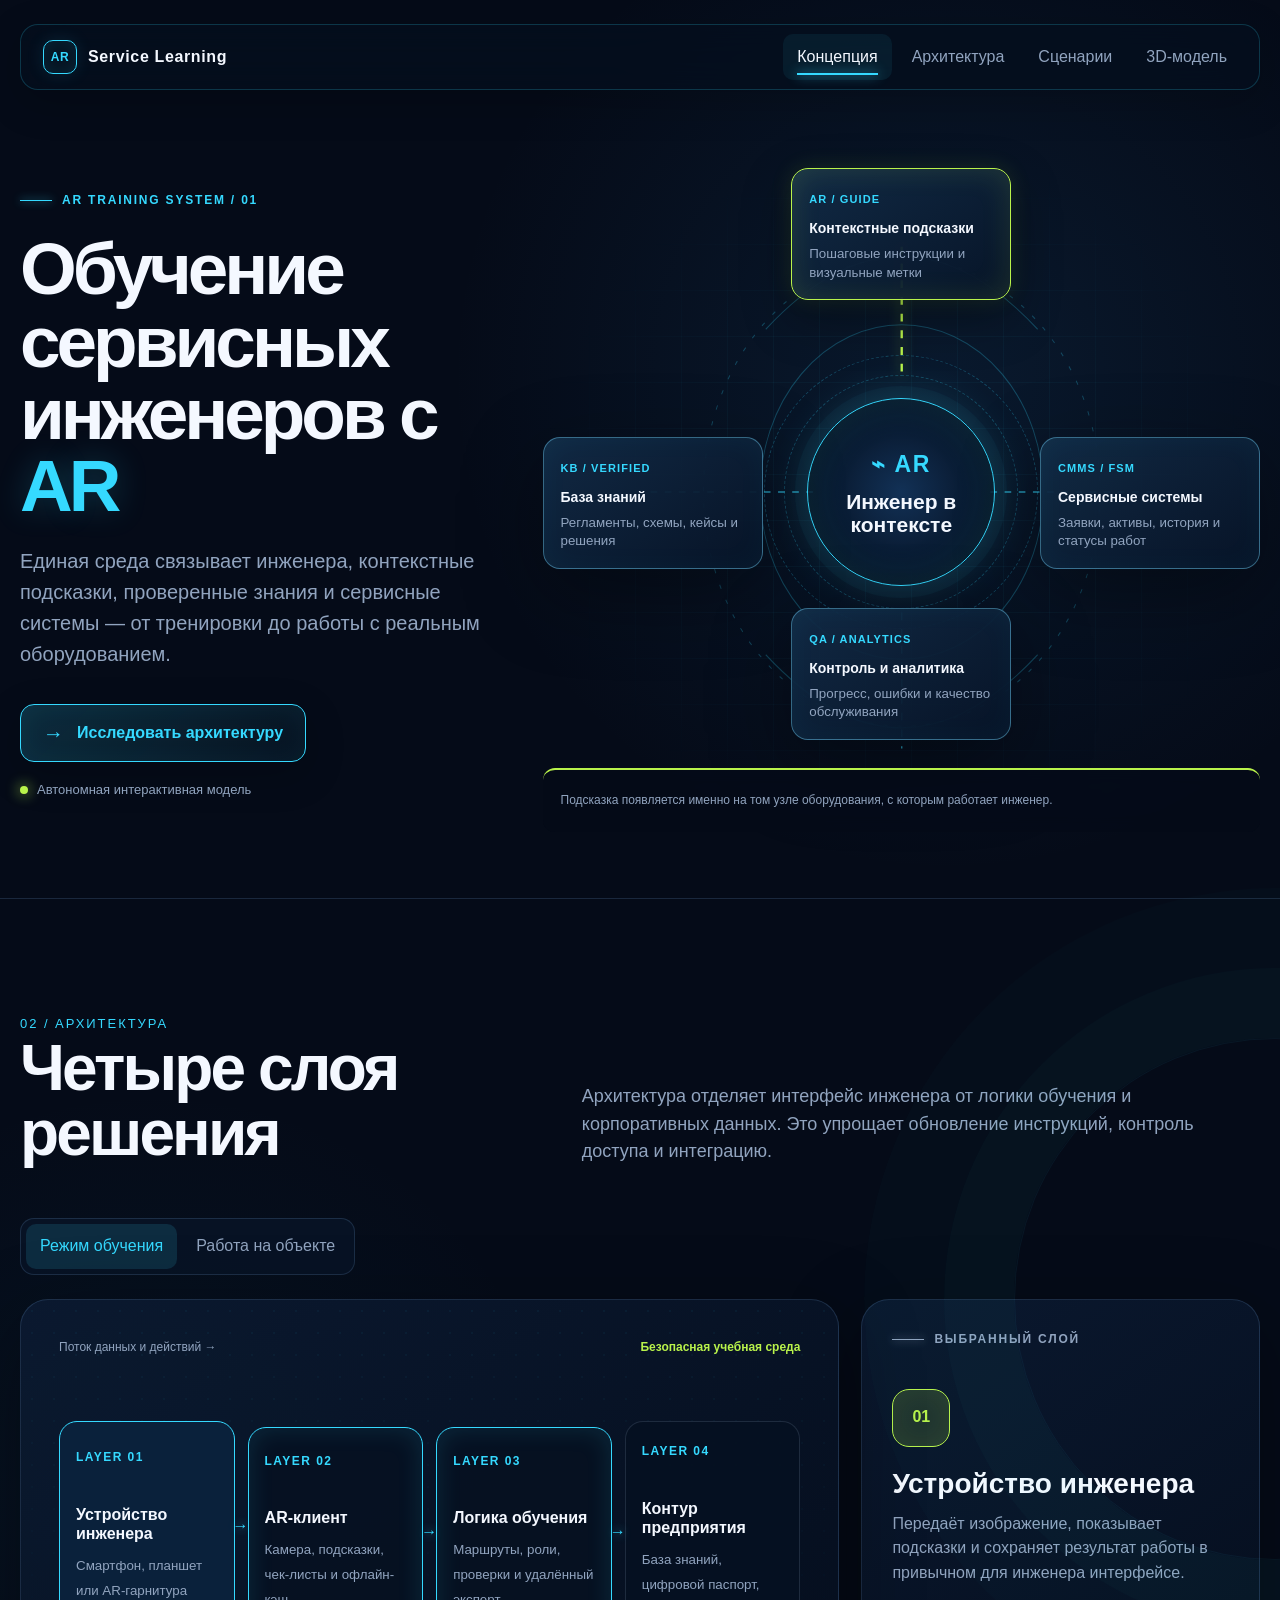
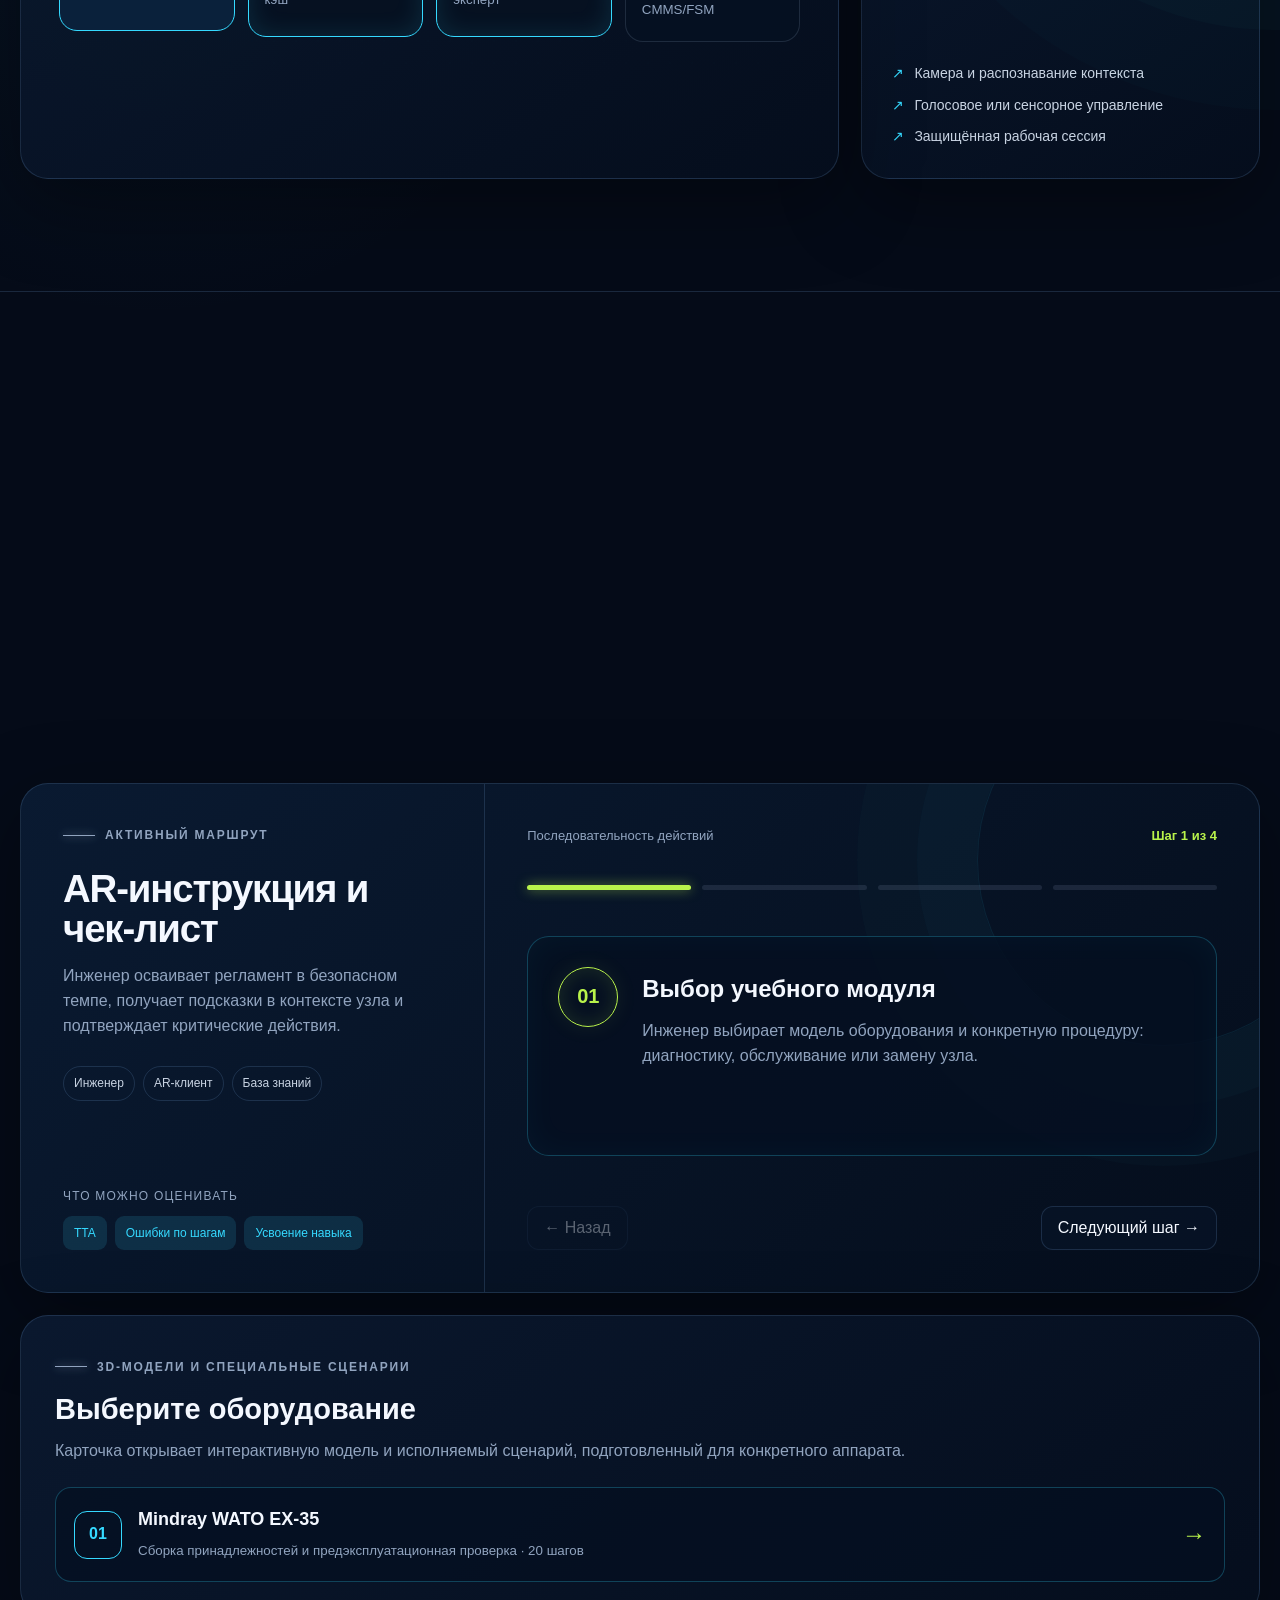
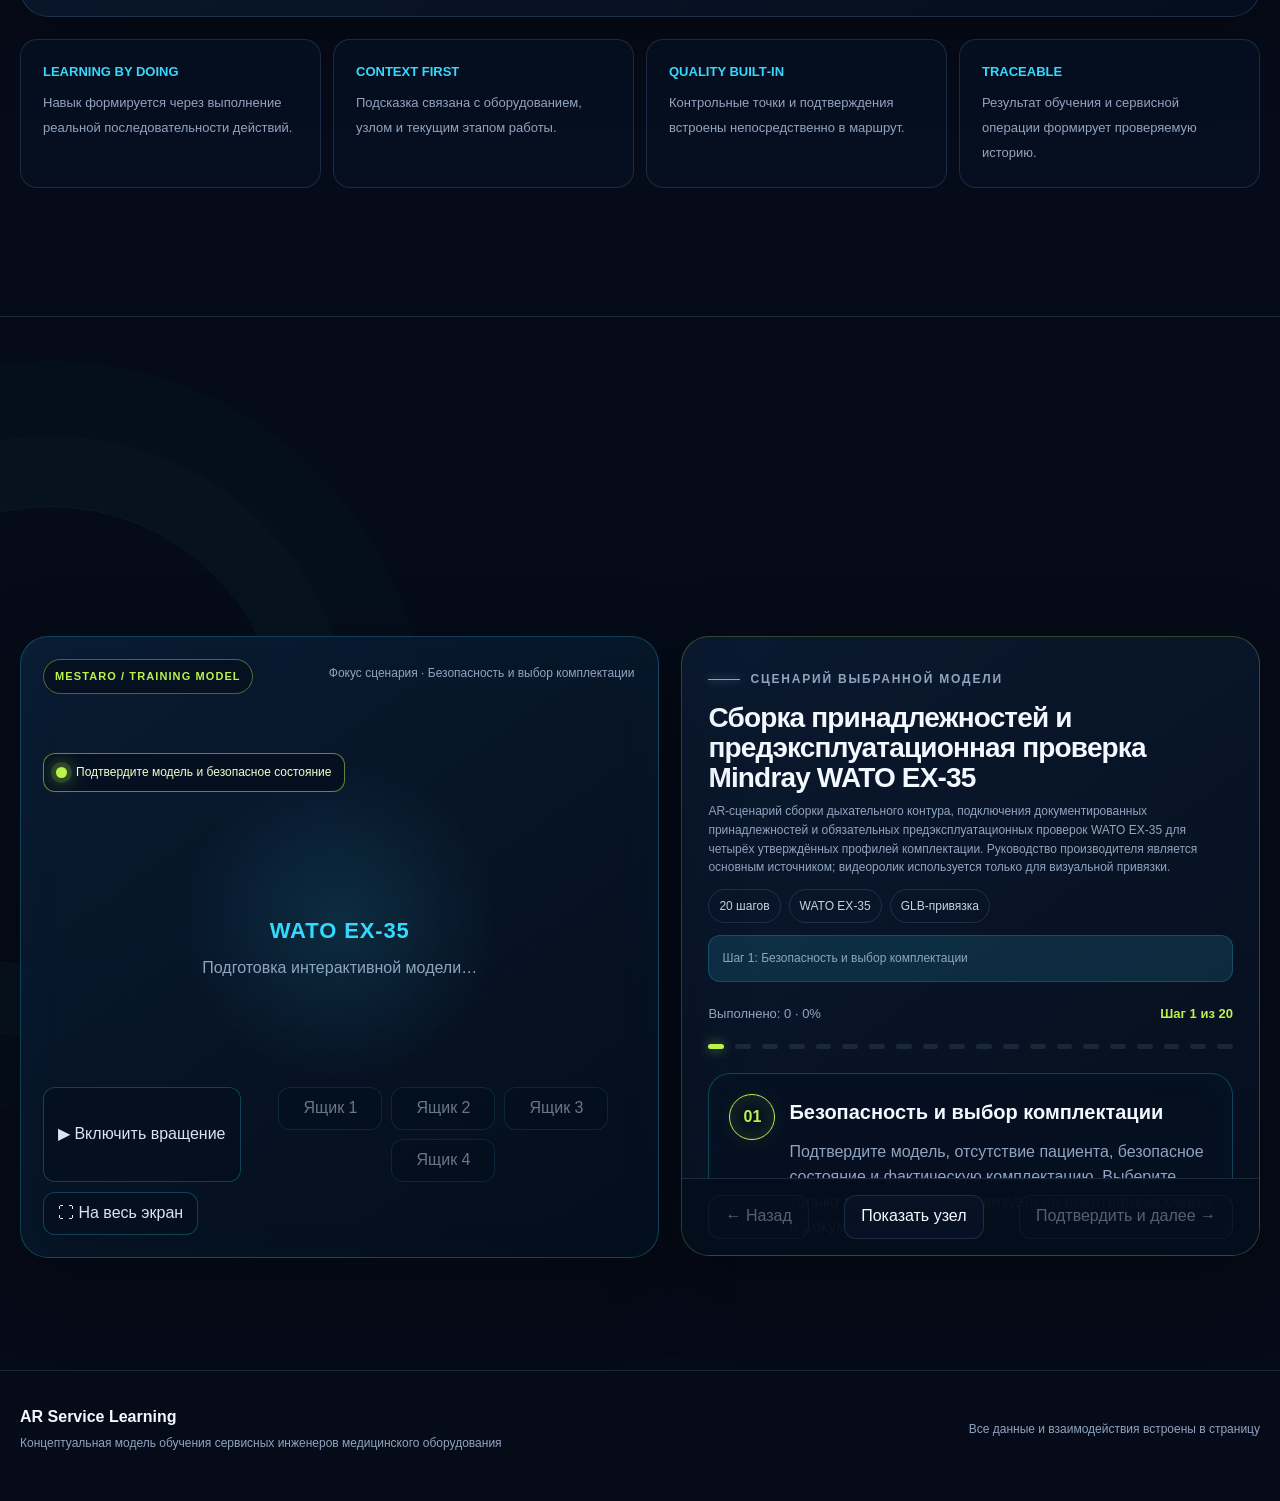
==== commit a3b7f1f6: "Add four interactive drawers" ====
--- a/index.html
+++ b/index.html
@@ -1060,7 +1060,7 @@
 
             <model-viewer
               id="wato-model"
-              src="assets/models/wato-ex35/WATO_EX35_web.glb"
+              src="assets/models/wato-ex35/WATO_EX35_web.glb?v=drawers-2"
               alt="Трёхмерная модель наркозно-дыхательного аппарата Mindray WATO EX-35"
               camera-controls
               camera-target="auto 0.9m auto"
@@ -1088,6 +1088,7 @@
                 <button class="model-control drawer-control" type="button" data-drawer="1" aria-pressed="false" disabled>Ящик 1</button>
                 <button class="model-control drawer-control" type="button" data-drawer="2" aria-pressed="false" disabled>Ящик 2</button>
                 <button class="model-control drawer-control" type="button" data-drawer="3" aria-pressed="false" disabled>Ящик 3</button>
+                <button class="model-control drawer-control" type="button" data-drawer="4" aria-pressed="false" disabled>Ящик 4</button>
               </div>
               <div class="model-controls-group">
                 <button class="model-control" id="model-fullscreen" type="button">⛶ На весь экран</button>
@@ -1566,12 +1567,14 @@
     const drawerLabels = {
       1: 'Верхний ящик',
       2: 'Средний ящик',
-      3: 'Нижний ящик'
+      3: 'Нижний ящик',
+      4: 'Самый нижний ящик'
     };
     const drawerMeshMap = new Map([
-      [24, 1], [25, 1],
-      [26, 2], [27, 2],
-      [28, 3], [29, 3]
+      [1, 1],
+      [2, 2],
+      [3, 3],
+      [5, 4]
     ]);
     const openDrawers = new Set();
     const prefersReducedMotion = window.matchMedia('(prefers-reduced-motion: reduce)').matches;
@@ -1679,7 +1682,7 @@
 
     modelViewer.addEventListener('load', () => {
       const availableAnimations = new Set(modelViewer.availableAnimations);
-      drawersReady = [1, 2, 3].every((number) => availableAnimations.has(`drawer-${number}`));
+      drawersReady = [1, 2, 3, 4].every((number) => availableAnimations.has(`drawer-${number}`));
       drawerButtons.forEach((button) => {
         button.disabled = !drawersReady;
         updateDrawerButton(Number(button.dataset.drawer), false);
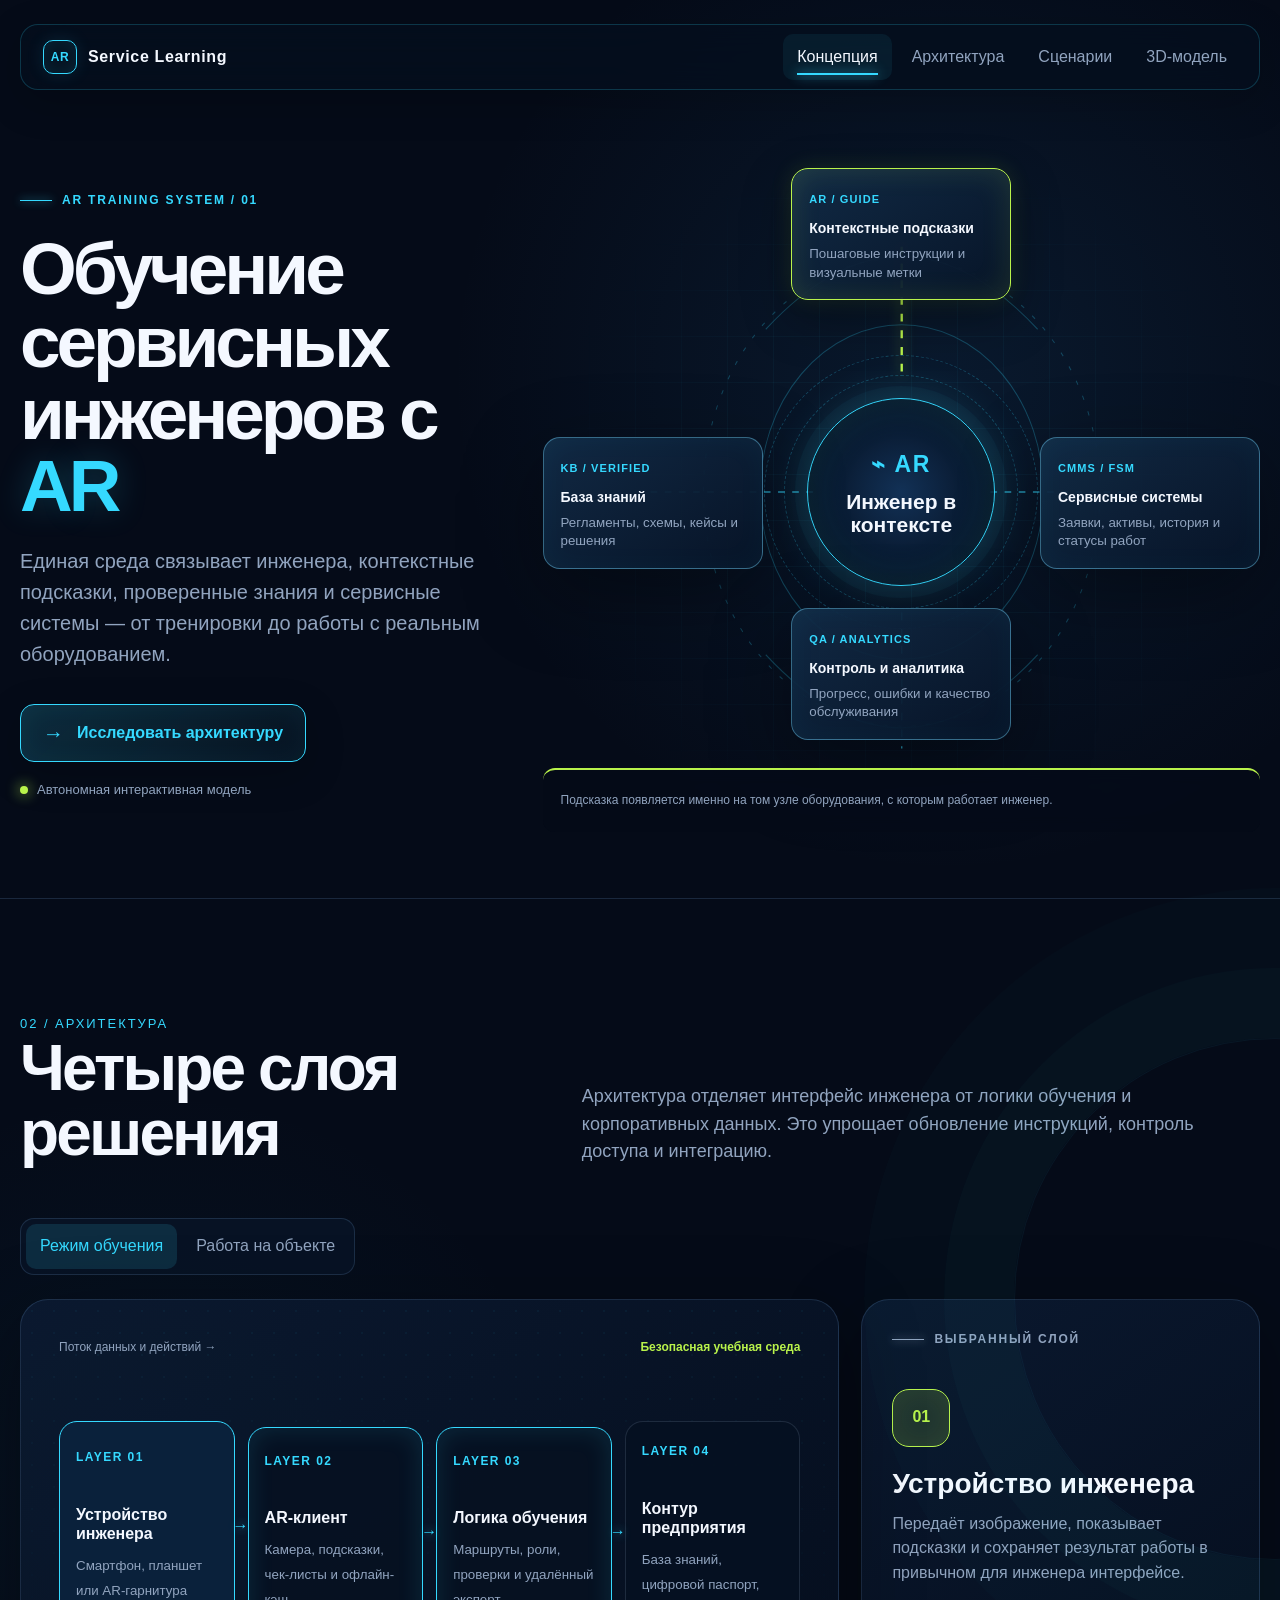
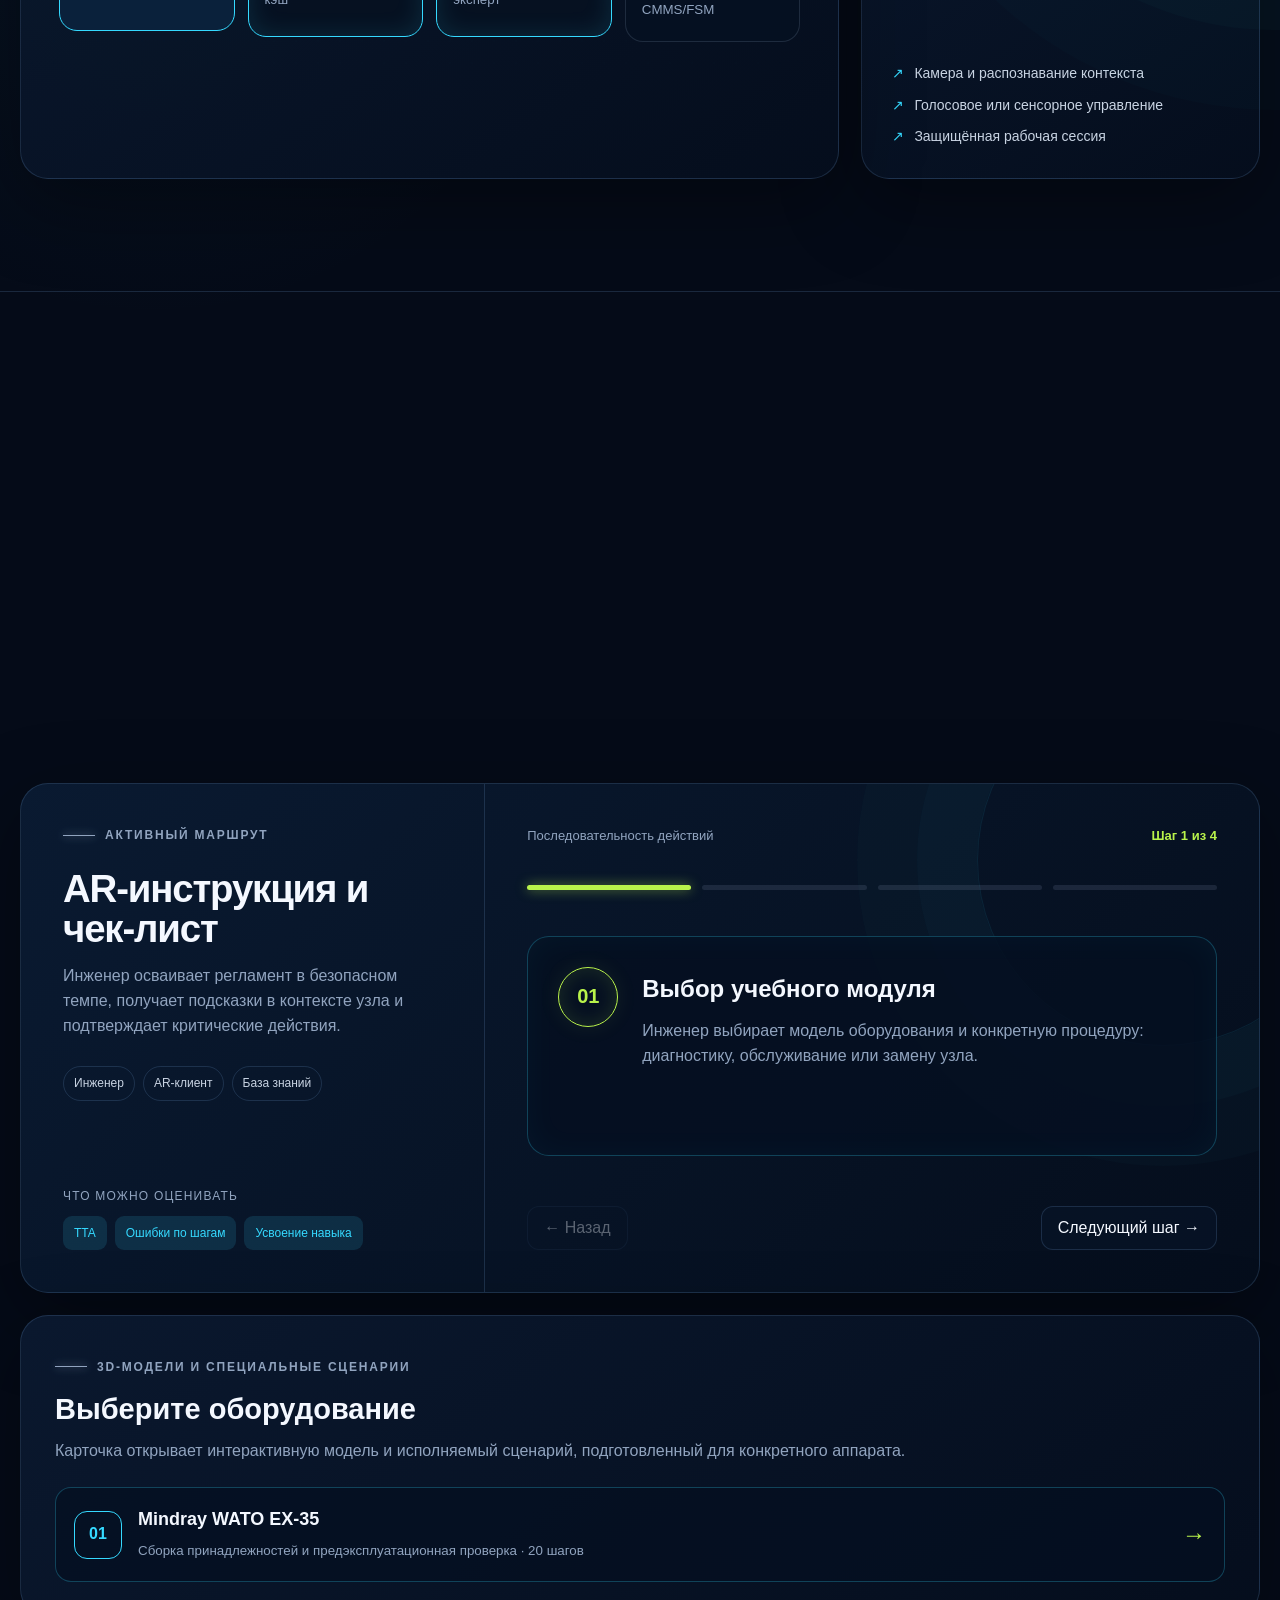
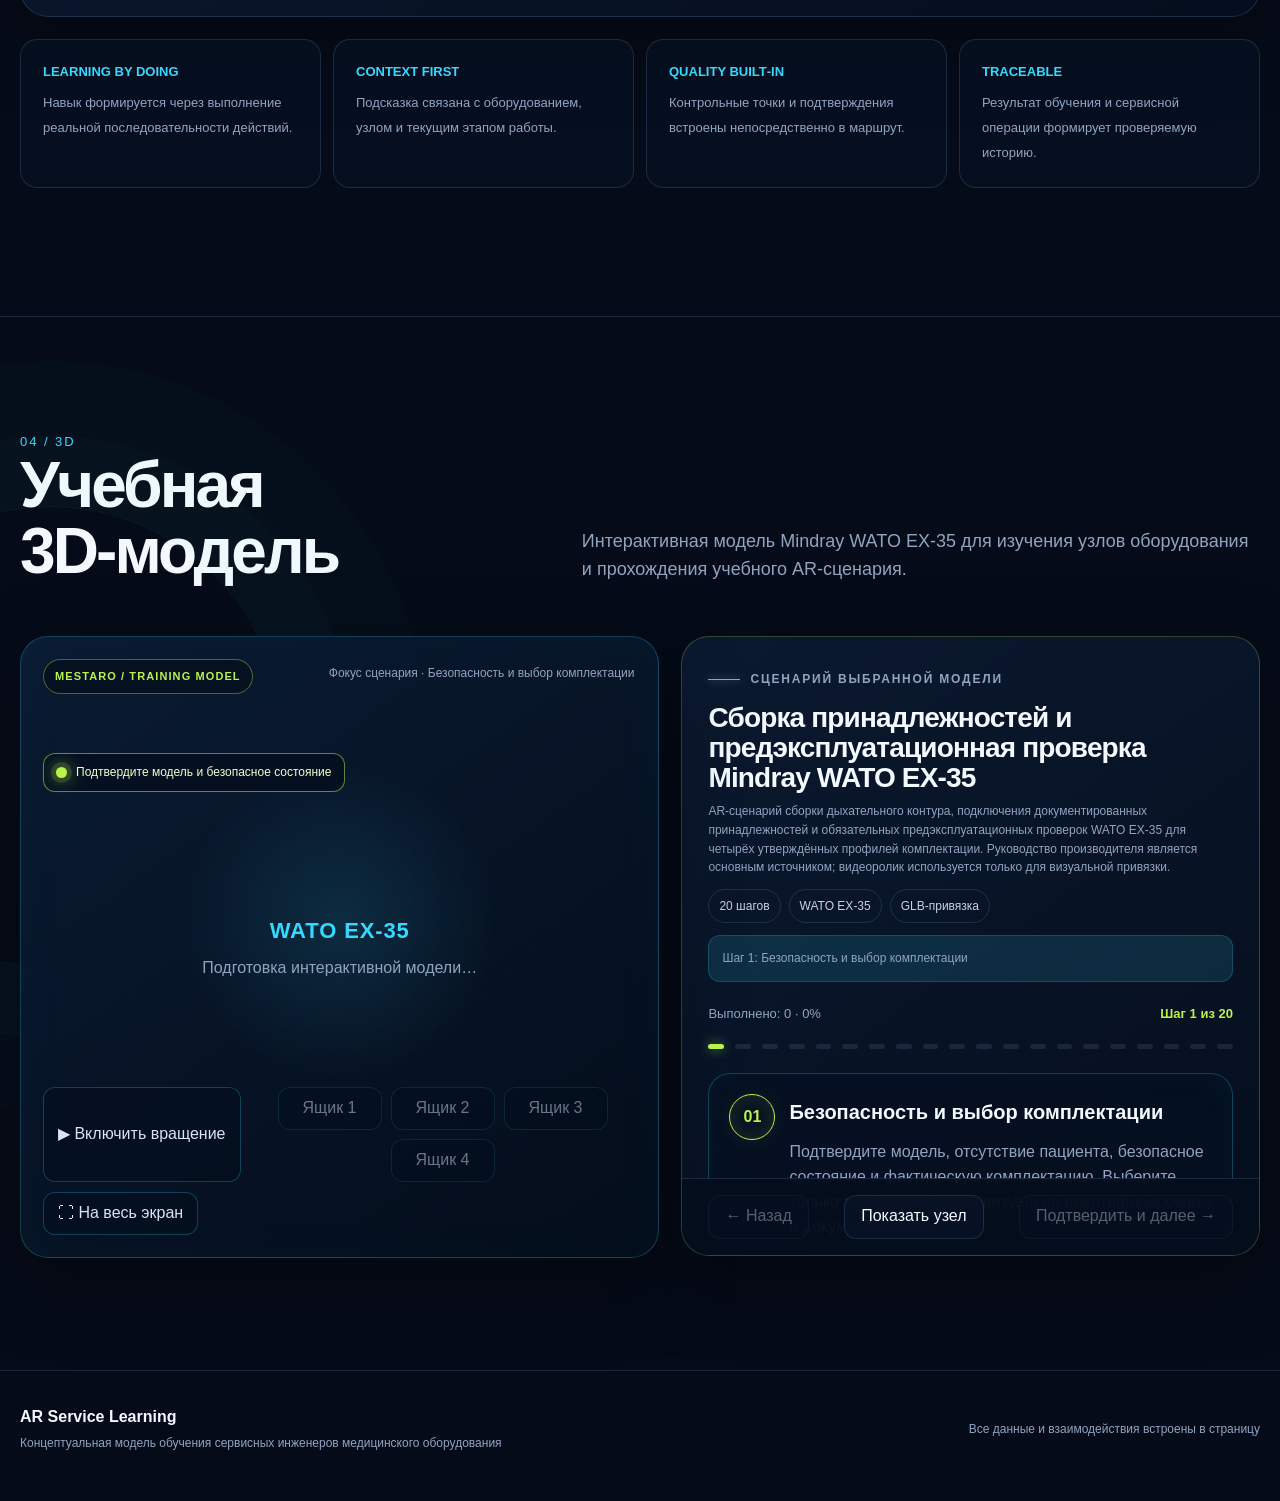
==== commit f25c5781: "Align drawer fronts with trays" ====
--- a/index.html
+++ b/index.html
@@ -1060,7 +1060,7 @@
 
             <model-viewer
               id="wato-model"
-              src="assets/models/wato-ex35/WATO_EX35_web.glb?v=drawers-2"
+              src="assets/models/wato-ex35/WATO_EX35_web.glb?v=drawers-3"
               alt="Трёхмерная модель наркозно-дыхательного аппарата Mindray WATO EX-35"
               camera-controls
               camera-target="auto 0.9m auto"
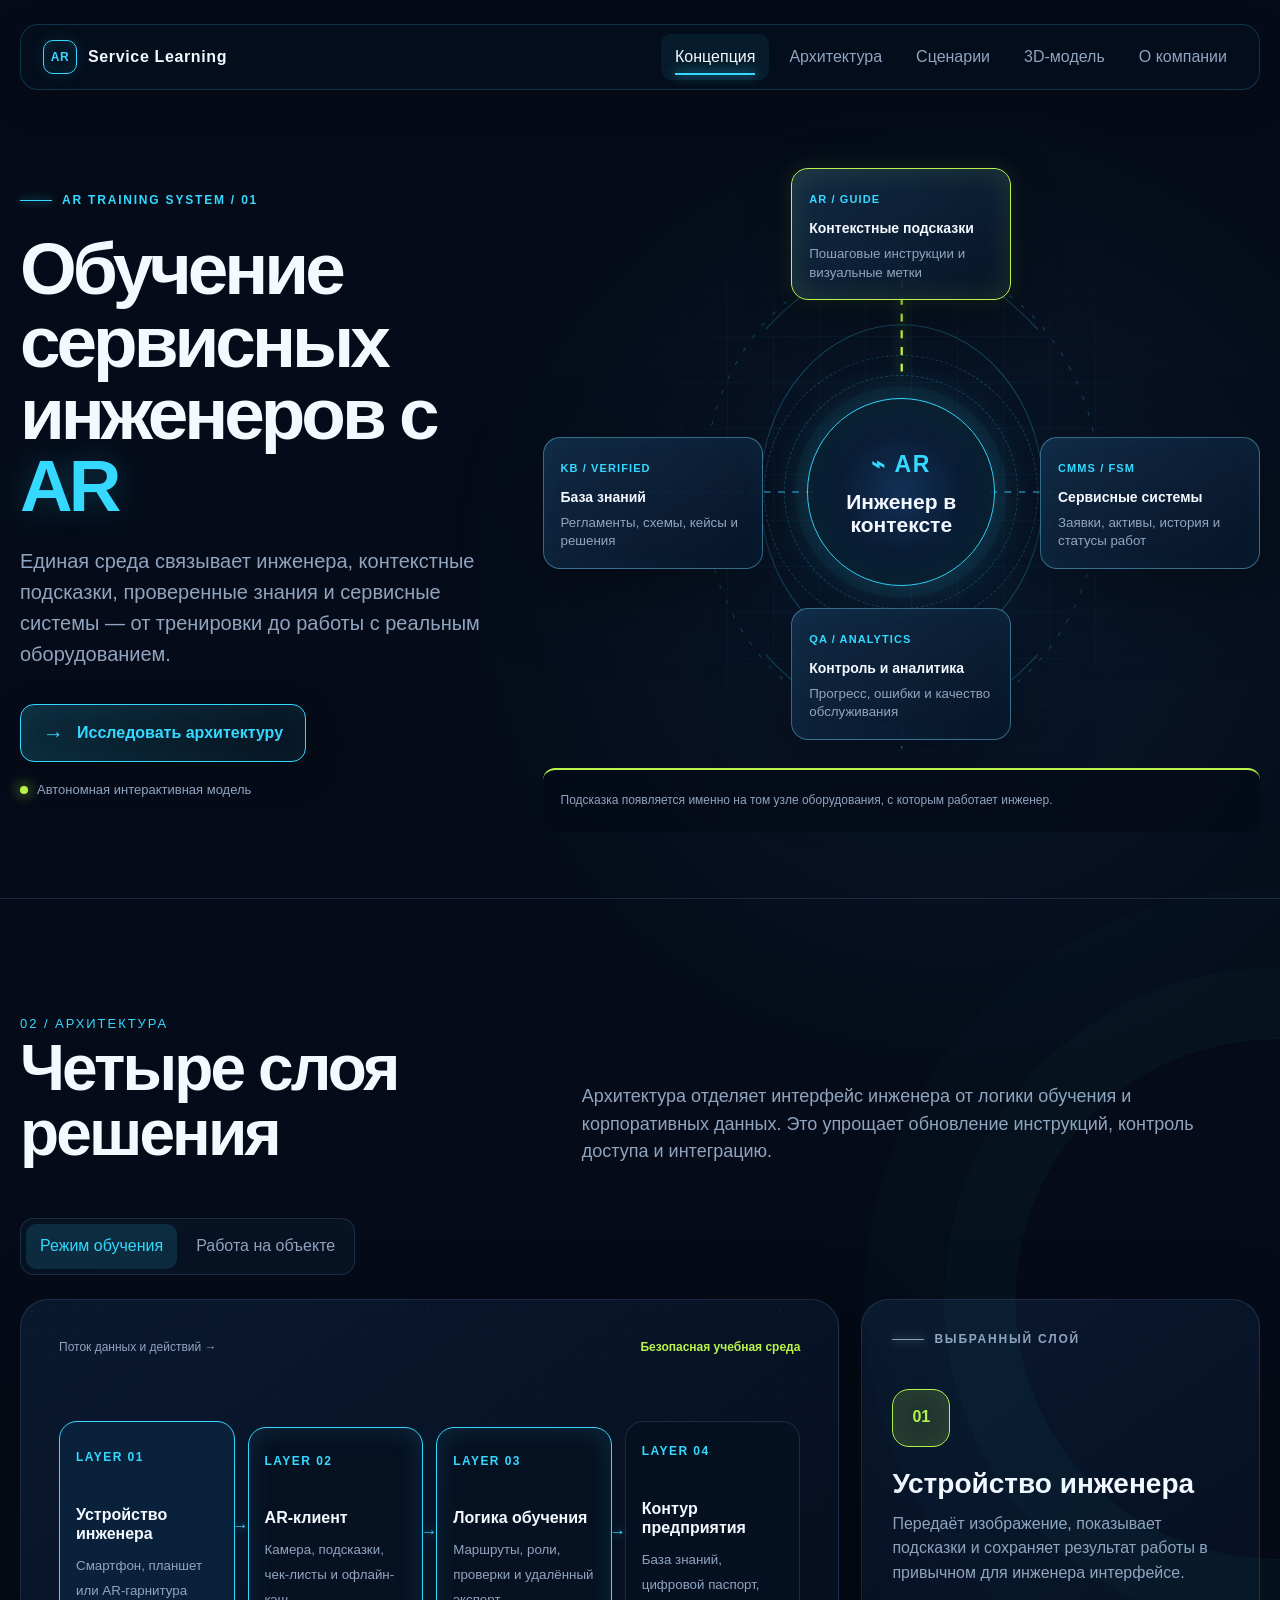
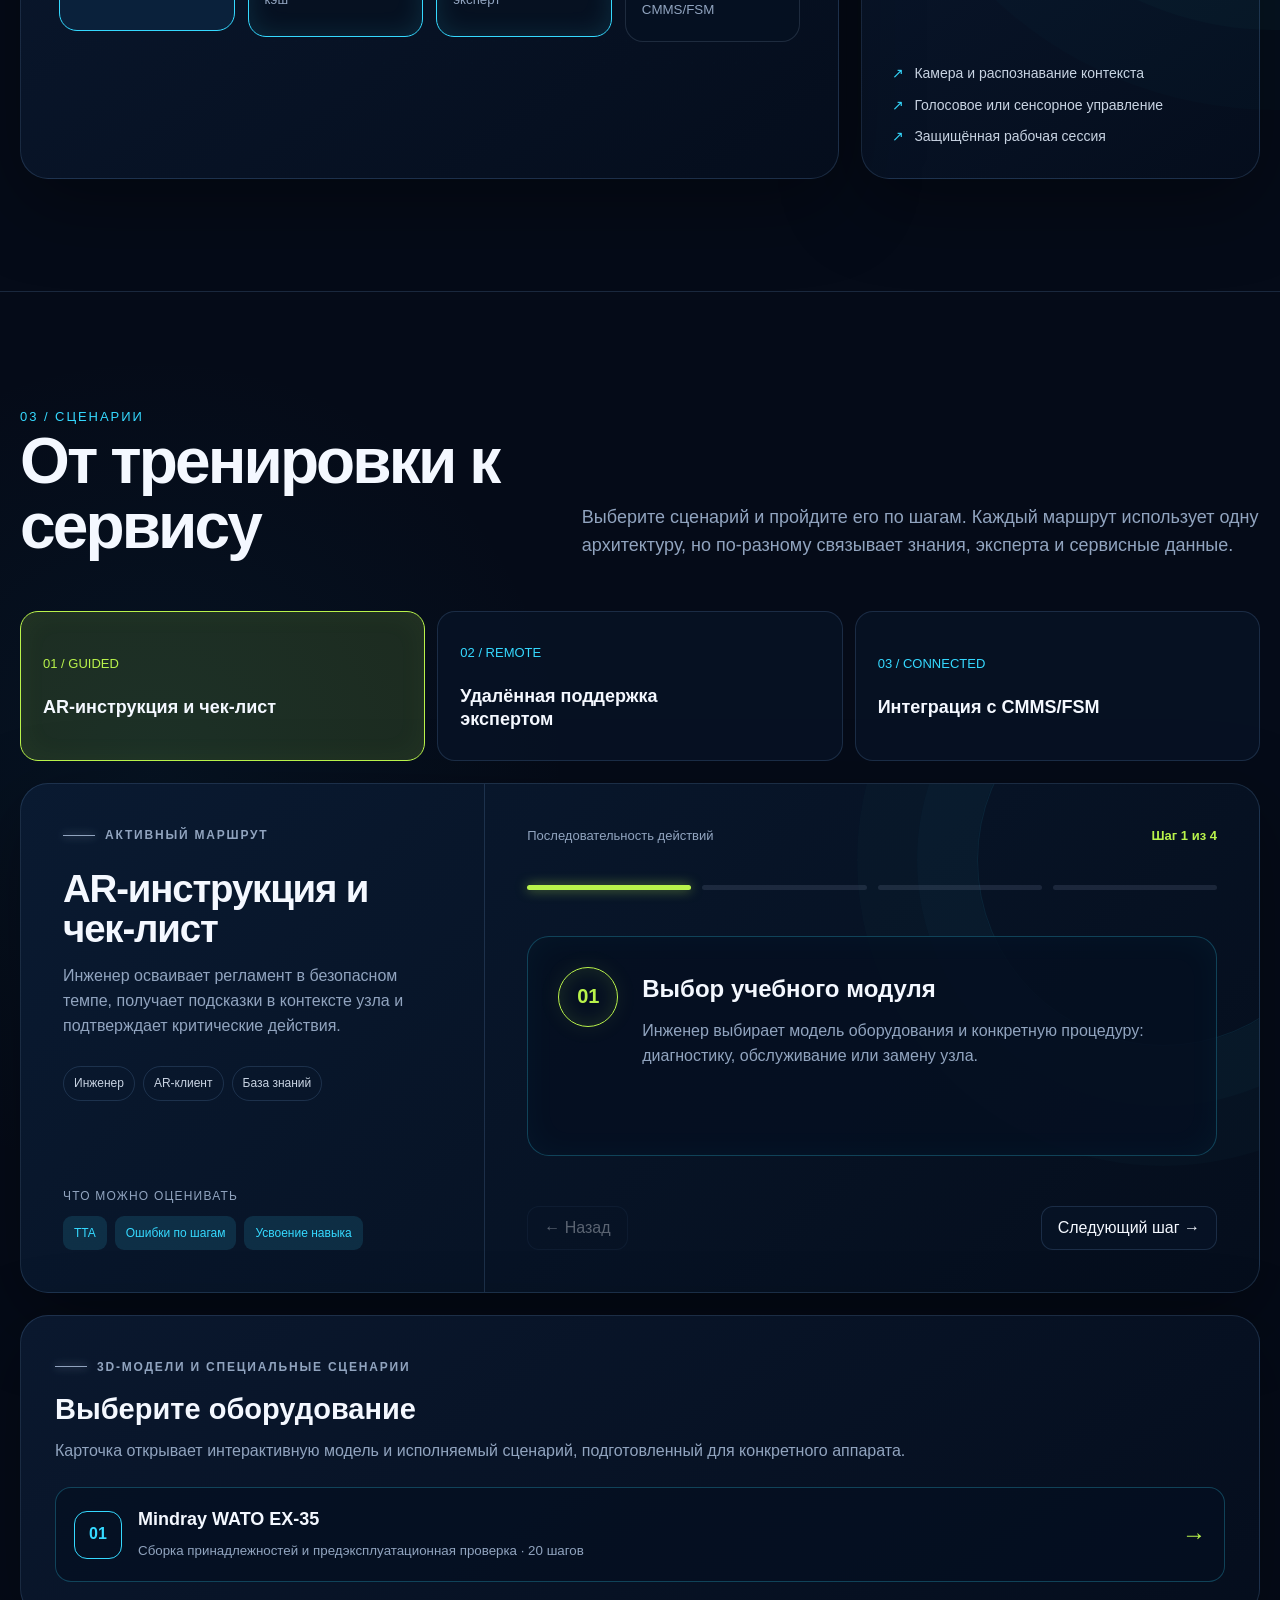
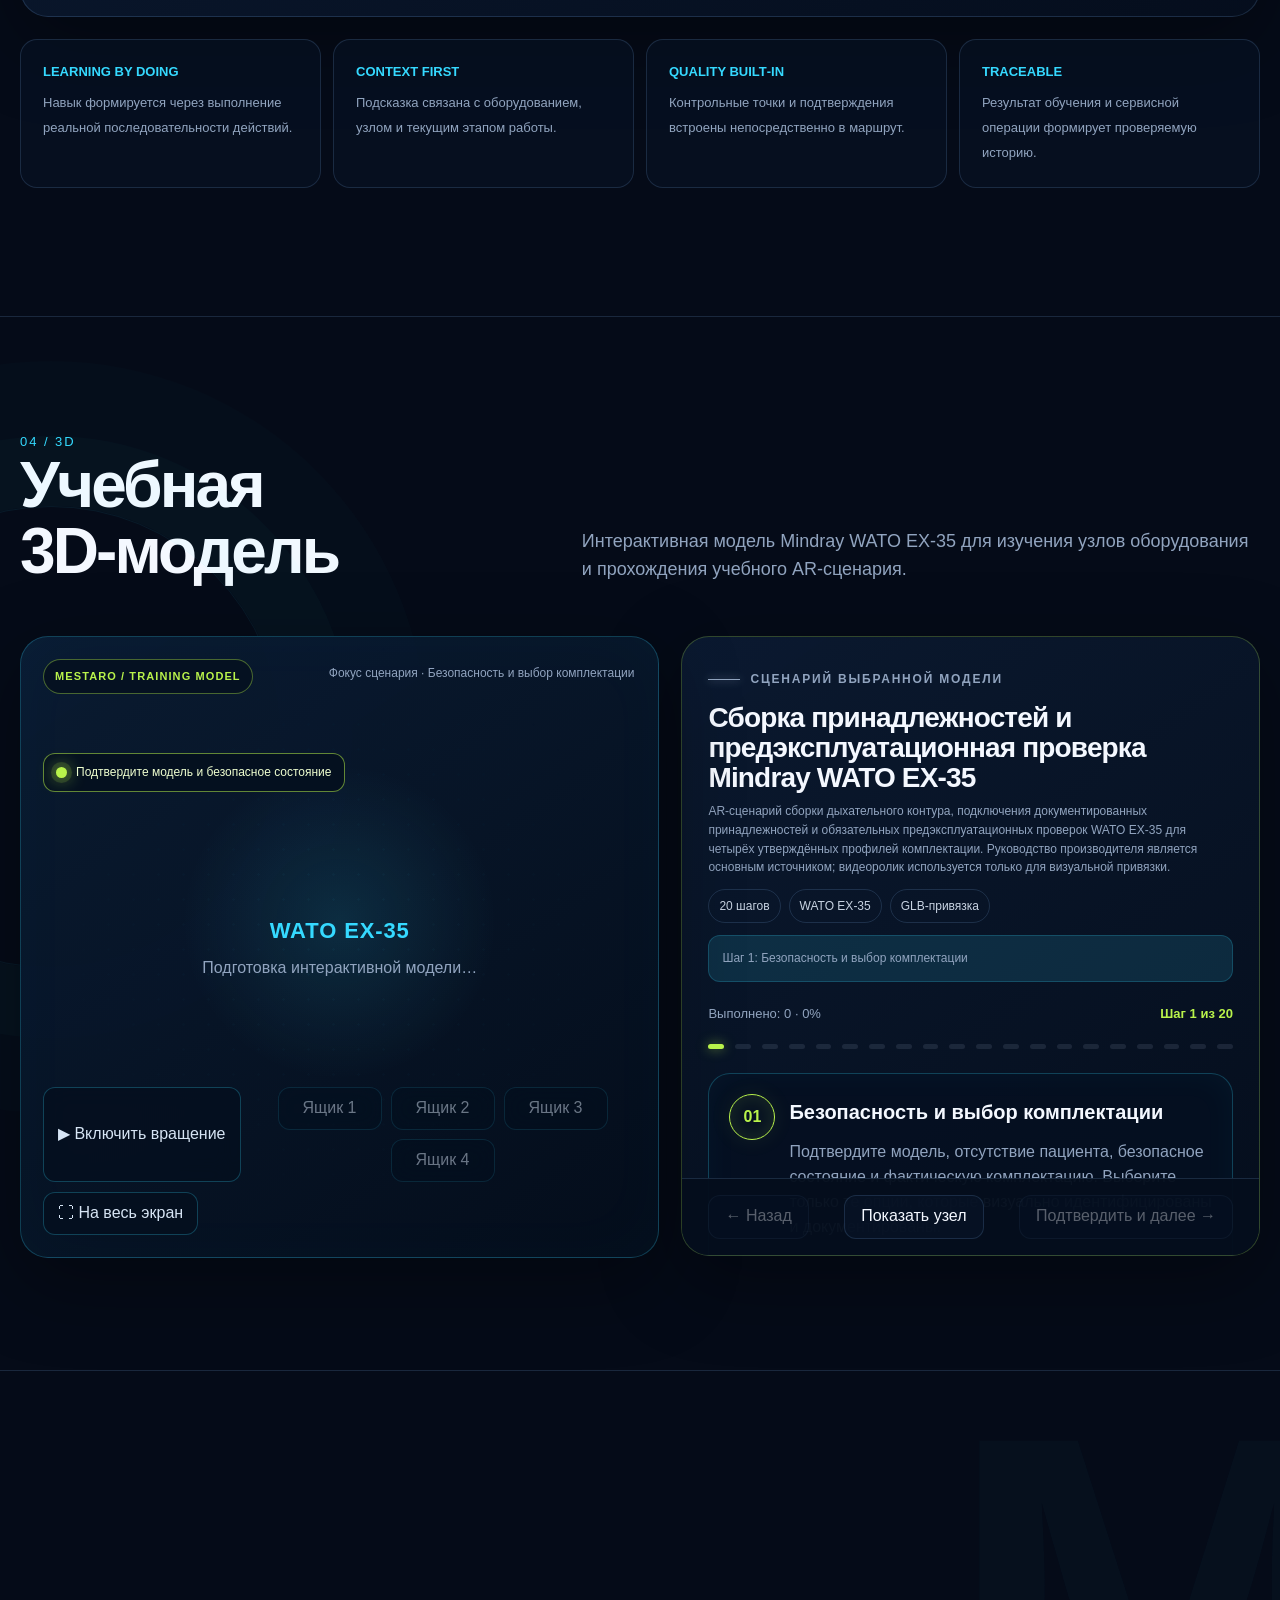
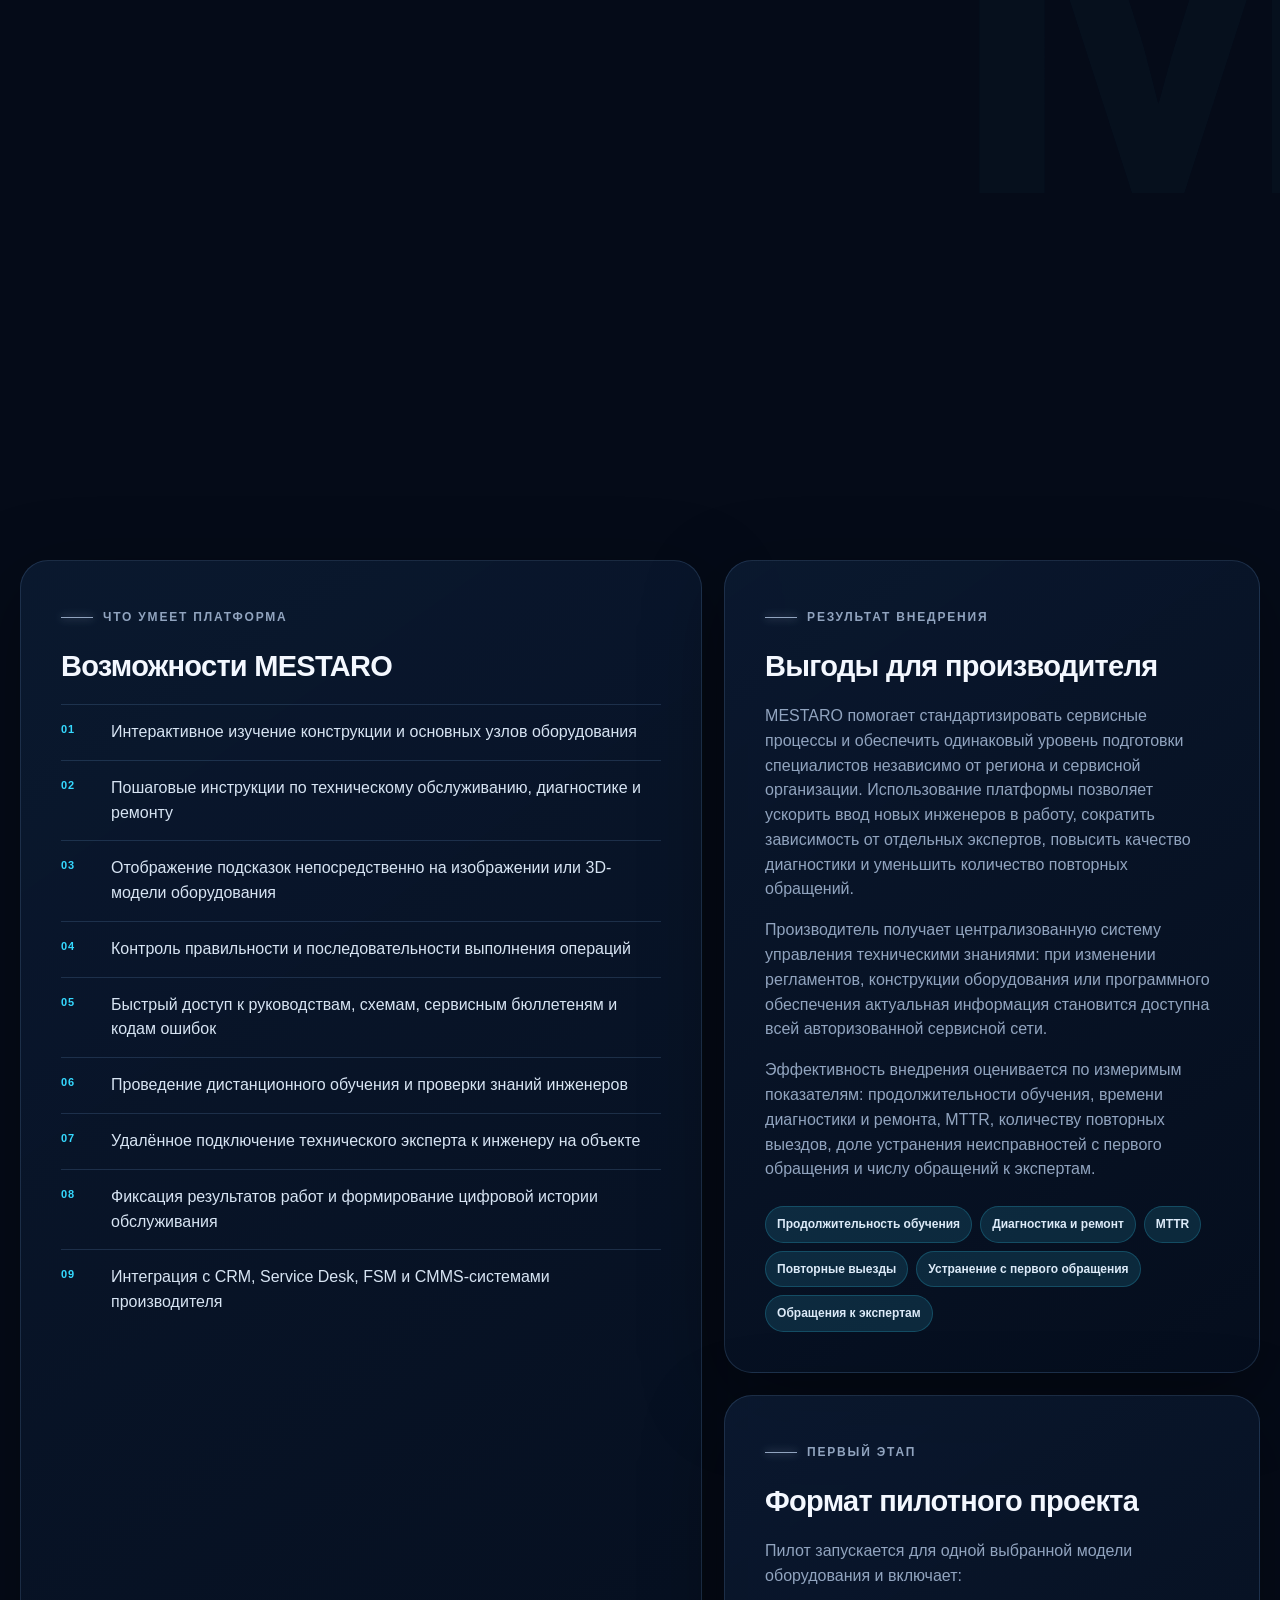
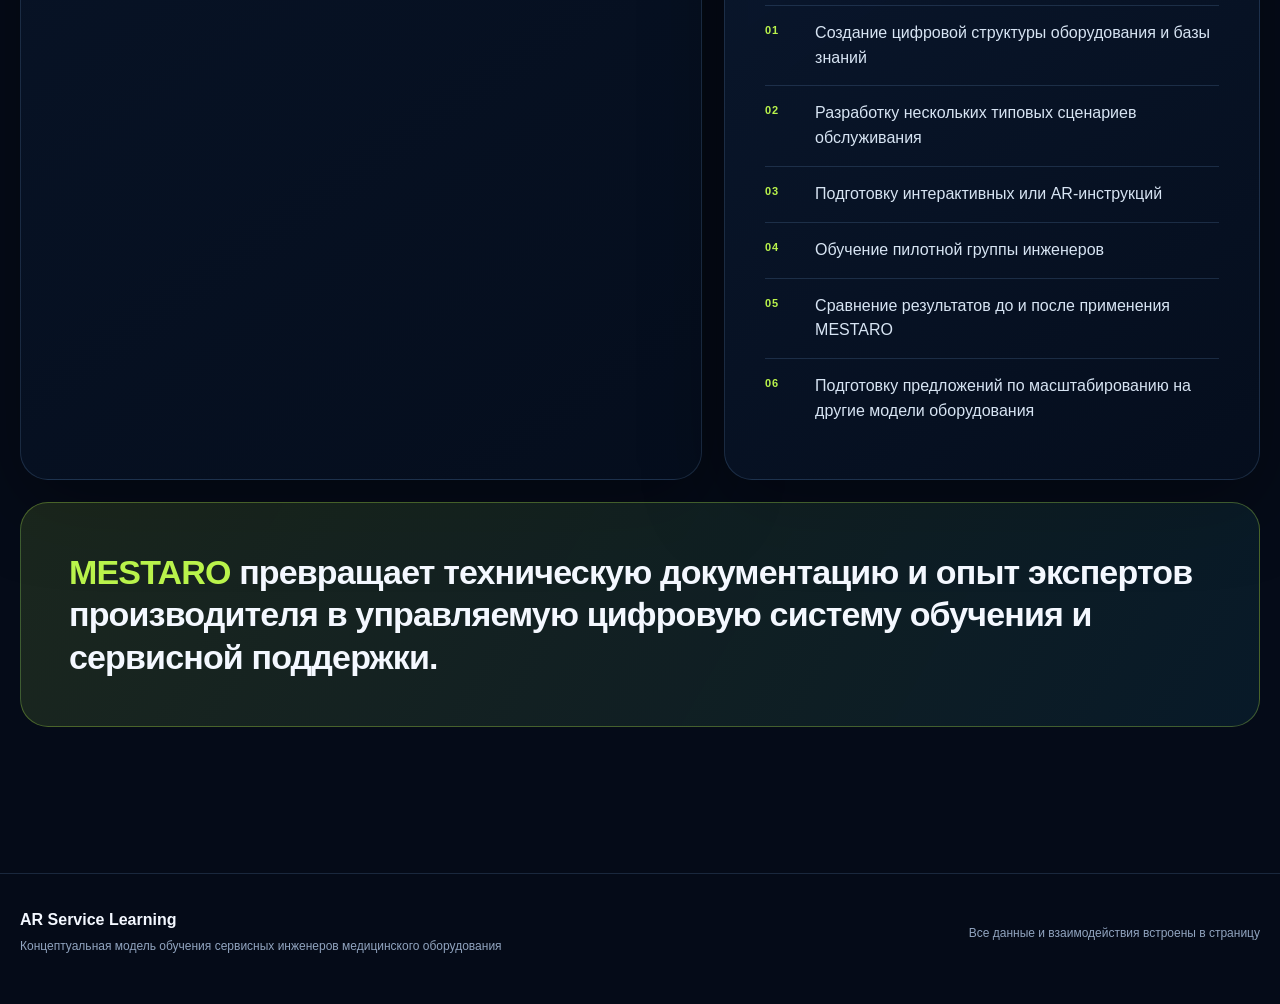
==== commit 77bd09d5: "Add MESTARO company section" ====
--- a/index.html
+++ b/index.html
@@ -787,6 +787,123 @@
       box-shadow: 0 0 0 5px rgba(185, 243, 75, .14), 0 0 16px var(--lime);
     }
     .model-scenario-context { margin: 10px 0 22px; padding: 13px; border: 1px solid rgba(53, 217, 255, .2); border-radius: 12px; background: var(--cyan-soft); color: #dceafa; font-size: 12px; }
+
+    .about-section {
+      position: relative;
+      border-top: 1px solid var(--line);
+      overflow: hidden;
+    }
+    .about-section::before {
+      content: "M";
+      position: absolute;
+      top: 40px;
+      right: max(-30px, calc((100vw - var(--max)) / 2 - 120px));
+      color: rgba(53, 217, 255, .025);
+      font-size: clamp(300px, 40vw, 620px);
+      font-weight: 900;
+      line-height: .8;
+      letter-spacing: -.12em;
+      pointer-events: none;
+      user-select: none;
+    }
+    .about-intro {
+      position: relative;
+      display: grid;
+      grid-template-columns: minmax(270px, .72fr) minmax(0, 1.28fr);
+      gap: 42px;
+      margin-bottom: 22px;
+      padding: clamp(28px, 5vw, 58px);
+      border: 1px solid rgba(53, 217, 255, .24);
+      border-radius: var(--radius-lg);
+      background: linear-gradient(135deg, rgba(11, 30, 54, .96), rgba(5, 14, 29, .97));
+      box-shadow: var(--shadow);
+      overflow: hidden;
+    }
+    .about-intro::after {
+      content: "";
+      position: absolute;
+      right: -90px;
+      bottom: -130px;
+      width: 340px;
+      aspect-ratio: 1;
+      border: 1px solid rgba(185, 243, 75, .12);
+      border-radius: 50%;
+      box-shadow: 0 0 0 55px rgba(185, 243, 75, .025), 0 0 0 110px rgba(185, 243, 75, .015);
+      pointer-events: none;
+    }
+    .about-brand { position: relative; z-index: 1; }
+    .about-brand h3 {
+      margin-bottom: 18px;
+      color: var(--cyan);
+      font-size: clamp(46px, 7vw, 88px);
+      line-height: .9;
+      letter-spacing: -.065em;
+      text-shadow: 0 0 36px rgba(53, 217, 255, .2);
+    }
+    .about-brand p { max-width: 400px; margin: 0; color: #d9e7f6; font-size: 18px; line-height: 1.4; }
+    .about-story { position: relative; z-index: 1; }
+    .about-story p { color: var(--muted); }
+    .about-story p:last-child { margin-bottom: 0; }
+    .about-story strong { color: var(--text); }
+    .about-grid { display: grid; grid-template-columns: 1.12fr .88fr; gap: 22px; }
+    .about-card {
+      padding: clamp(26px, 4vw, 40px);
+      border: 1px solid var(--line);
+      border-radius: var(--radius-lg);
+      background: linear-gradient(145deg, rgba(11, 26, 49, .9), rgba(5, 14, 29, .96));
+      box-shadow: var(--shadow);
+    }
+    .about-card--wide { grid-row: span 2; }
+    .about-card h3 { margin-bottom: 22px; font-size: 29px; line-height: 1.08; letter-spacing: -.025em; }
+    .about-card p { color: var(--muted); }
+    .about-list { display: grid; gap: 0; margin: 0; padding: 0; list-style: none; counter-reset: about-item; }
+    .about-list li {
+      position: relative;
+      padding: 15px 0 15px 50px;
+      border-top: 1px solid var(--line);
+      color: #d7e4f3;
+      counter-increment: about-item;
+    }
+    .about-list li::before {
+      content: counter(about-item, decimal-leading-zero);
+      position: absolute;
+      top: 16px;
+      left: 0;
+      color: var(--cyan);
+      font-size: 11px;
+      font-weight: 800;
+      letter-spacing: .08em;
+    }
+    .about-list--pilot li::before { color: var(--lime); }
+    .metrics {
+      display: flex;
+      flex-wrap: wrap;
+      gap: 8px;
+      margin-top: 24px;
+    }
+    .metrics span {
+      padding: 8px 11px;
+      border: 1px solid rgba(53, 217, 255, .2);
+      border-radius: 999px;
+      background: var(--cyan-soft);
+      color: #dceaf8;
+      font-size: 12px;
+      font-weight: 700;
+    }
+    .about-conclusion {
+      position: relative;
+      margin-top: 22px;
+      padding: clamp(28px, 5vw, 48px);
+      border: 1px solid rgba(185, 243, 75, .3);
+      border-radius: var(--radius-lg);
+      background: linear-gradient(120deg, rgba(185, 243, 75, .12), rgba(53, 217, 255, .07));
+      color: var(--text);
+      font-size: clamp(22px, 3vw, 34px);
+      font-weight: 720;
+      line-height: 1.25;
+      letter-spacing: -.025em;
+    }
+    .about-conclusion strong { color: var(--lime); }
     .site-footer { padding: 34px 0 46px; border-top: 1px solid var(--line); color: var(--muted); }
     .footer-inner { display: flex; align-items: center; justify-content: space-between; gap: 20px; }
     .footer-inner strong { color: var(--text); }
@@ -809,6 +926,8 @@
       .model-layout { grid-template-columns: 1fr; }
       .model-copy-card { min-height: 420px; }
       .model-scenario-card { height: auto; max-height: none; }
+      .about-intro, .about-grid { grid-template-columns: 1fr; }
+      .about-card--wide { grid-row: auto; }
       .scenario-workbench { grid-template-columns: 1fr; }
       .scenario-copy { border-right: 0; border-bottom: 1px solid var(--line); }
       .principles { grid-template-columns: repeat(2, 1fr); }
@@ -856,6 +975,7 @@
       .nav-links a:nth-child(2)::before { content: "02"; }
       .nav-links a:nth-child(3)::before { content: "03"; }
       .nav-links a:nth-child(4)::before { content: "04"; }
+      .nav-links a:nth-child(5)::before { content: "05"; }
       .system-map { grid-template-columns: 1fr; }
       .layer-flow { grid-template-columns: 1fr; }
       .scenario-copy, .scenario-visual { padding: 22px; }
@@ -887,6 +1007,7 @@
         <a href="#architecture">Архитектура</a>
         <a href="#scenarios">Сценарии</a>
         <a href="#model">3D-модель</a>
+        <a href="#about">О компании</a>
       </div>
     </nav>
   </header>
@@ -1127,6 +1248,73 @@
             <p class="model-note">Учебная визуализация не заменяет официальную документацию и требует экспертной проверки.</p>
           </aside>
         </div>
+      </div>
+    </section>
+
+    <section class="section about-section" id="about" aria-labelledby="about-title">
+      <div class="shell">
+        <div class="section-heading reveal">
+          <div><span class="section-index">05 / О КОМПАНИИ</span><h2 id="about-title">Платформа MESTARO</h2></div>
+          <p>Цифровая платформа обучения и поддержки сервисных инженеров медицинского оборудования.</p>
+        </div>
+
+        <div class="about-intro reveal">
+          <div class="about-brand">
+            <p class="eyebrow">О компании</p>
+            <h3>MESTARO</h3>
+            <p>Цифровая платформа обучения и поддержки сервисных инженеров медицинского оборудования</p>
+          </div>
+          <div class="about-story">
+            <p>Производители медицинского оборудования сталкиваются с необходимостью быстро обучать собственных инженеров и специалистов сервисных партнёров, обеспечивать единые стандарты технического обслуживания и своевременно доводить до них актуальную документацию. При этом сложность оборудования растёт, а качество работ на объектах по-прежнему во многом зависит от опыта конкретного специалиста и доступности технического эксперта.</p>
+            <p><strong>MESTARO</strong> — разрабатываемая цифровая платформа для обучения и сопровождения сервисных инженеров медицинского оборудования. Решение объединяет интерактивные инструкции, трёхмерные модели оборудования, технологии дополненной реальности, базу технических знаний и инструменты удалённой экспертной поддержки.</p>
+            <p>Платформа создаётся совместно с производителем и адаптируется под конкретные модели оборудования, внутренние регламенты и структуру сервисной сети.</p>
+          </div>
+        </div>
+
+        <div class="about-grid">
+          <article class="about-card about-card--wide reveal">
+            <p class="eyebrow">Что умеет платформа</p>
+            <h3>Возможности MESTARO</h3>
+            <ol class="about-list">
+              <li>Интерактивное изучение конструкции и основных узлов оборудования</li>
+              <li>Пошаговые инструкции по техническому обслуживанию, диагностике и ремонту</li>
+              <li>Отображение подсказок непосредственно на изображении или 3D-модели оборудования</li>
+              <li>Контроль правильности и последовательности выполнения операций</li>
+              <li>Быстрый доступ к руководствам, схемам, сервисным бюллетеням и кодам ошибок</li>
+              <li>Проведение дистанционного обучения и проверки знаний инженеров</li>
+              <li>Удалённое подключение технического эксперта к инженеру на объекте</li>
+              <li>Фиксация результатов работ и формирование цифровой истории обслуживания</li>
+              <li>Интеграция с CRM, Service Desk, FSM и CMMS-системами производителя</li>
+            </ol>
+          </article>
+
+          <article class="about-card reveal">
+            <p class="eyebrow">Результат внедрения</p>
+            <h3>Выгоды для производителя</h3>
+            <p>MESTARO помогает стандартизировать сервисные процессы и обеспечить одинаковый уровень подготовки специалистов независимо от региона и сервисной организации. Использование платформы позволяет ускорить ввод новых инженеров в работу, сократить зависимость от отдельных экспертов, повысить качество диагностики и уменьшить количество повторных обращений.</p>
+            <p>Производитель получает централизованную систему управления техническими знаниями: при изменении регламентов, конструкции оборудования или программного обеспечения актуальная информация становится доступна всей авторизованной сервисной сети.</p>
+            <p>Эффективность внедрения оценивается по измеримым показателям: продолжительности обучения, времени диагностики и ремонта, MTTR, количеству повторных выездов, доле устранения неисправностей с первого обращения и числу обращений к экспертам.</p>
+            <div class="metrics" aria-label="Показатели эффективности">
+              <span>Продолжительность обучения</span><span>Диагностика и ремонт</span><span>MTTR</span><span>Повторные выезды</span><span>Устранение с первого обращения</span><span>Обращения к экспертам</span>
+            </div>
+          </article>
+
+          <article class="about-card reveal">
+            <p class="eyebrow">Первый этап</p>
+            <h3>Формат пилотного проекта</h3>
+            <p>Пилот запускается для одной выбранной модели оборудования и включает:</p>
+            <ol class="about-list about-list--pilot">
+              <li>Создание цифровой структуры оборудования и базы знаний</li>
+              <li>Разработку нескольких типовых сценариев обслуживания</li>
+              <li>Подготовку интерактивных или AR-инструкций</li>
+              <li>Обучение пилотной группы инженеров</li>
+              <li>Сравнение результатов до и после применения MESTARO</li>
+              <li>Подготовку предложений по масштабированию на другие модели оборудования</li>
+            </ol>
+          </article>
+        </div>
+
+        <p class="about-conclusion reveal"><strong>MESTARO</strong> превращает техническую документацию и опыт экспертов производителя в управляемую цифровую систему обучения и сервисной поддержки.</p>
       </div>
     </section>
   </main>
@@ -1740,7 +1928,7 @@
     setModelMode('geometry');
     initializeArScenario();
 
-    const sections = ['concept', 'architecture', 'scenarios', 'model'].map((id) => document.getElementById(id));
+    const sections = ['concept', 'architecture', 'scenarios', 'model', 'about'].map((id) => document.getElementById(id));
     const navLinks = $$('.nav-links a');
     const sectionObserver = new IntersectionObserver((entries) => {
       const visible = entries.filter((entry) => entry.isIntersecting).sort((a, b) => b.intersectionRatio - a.intersectionRatio)[0];
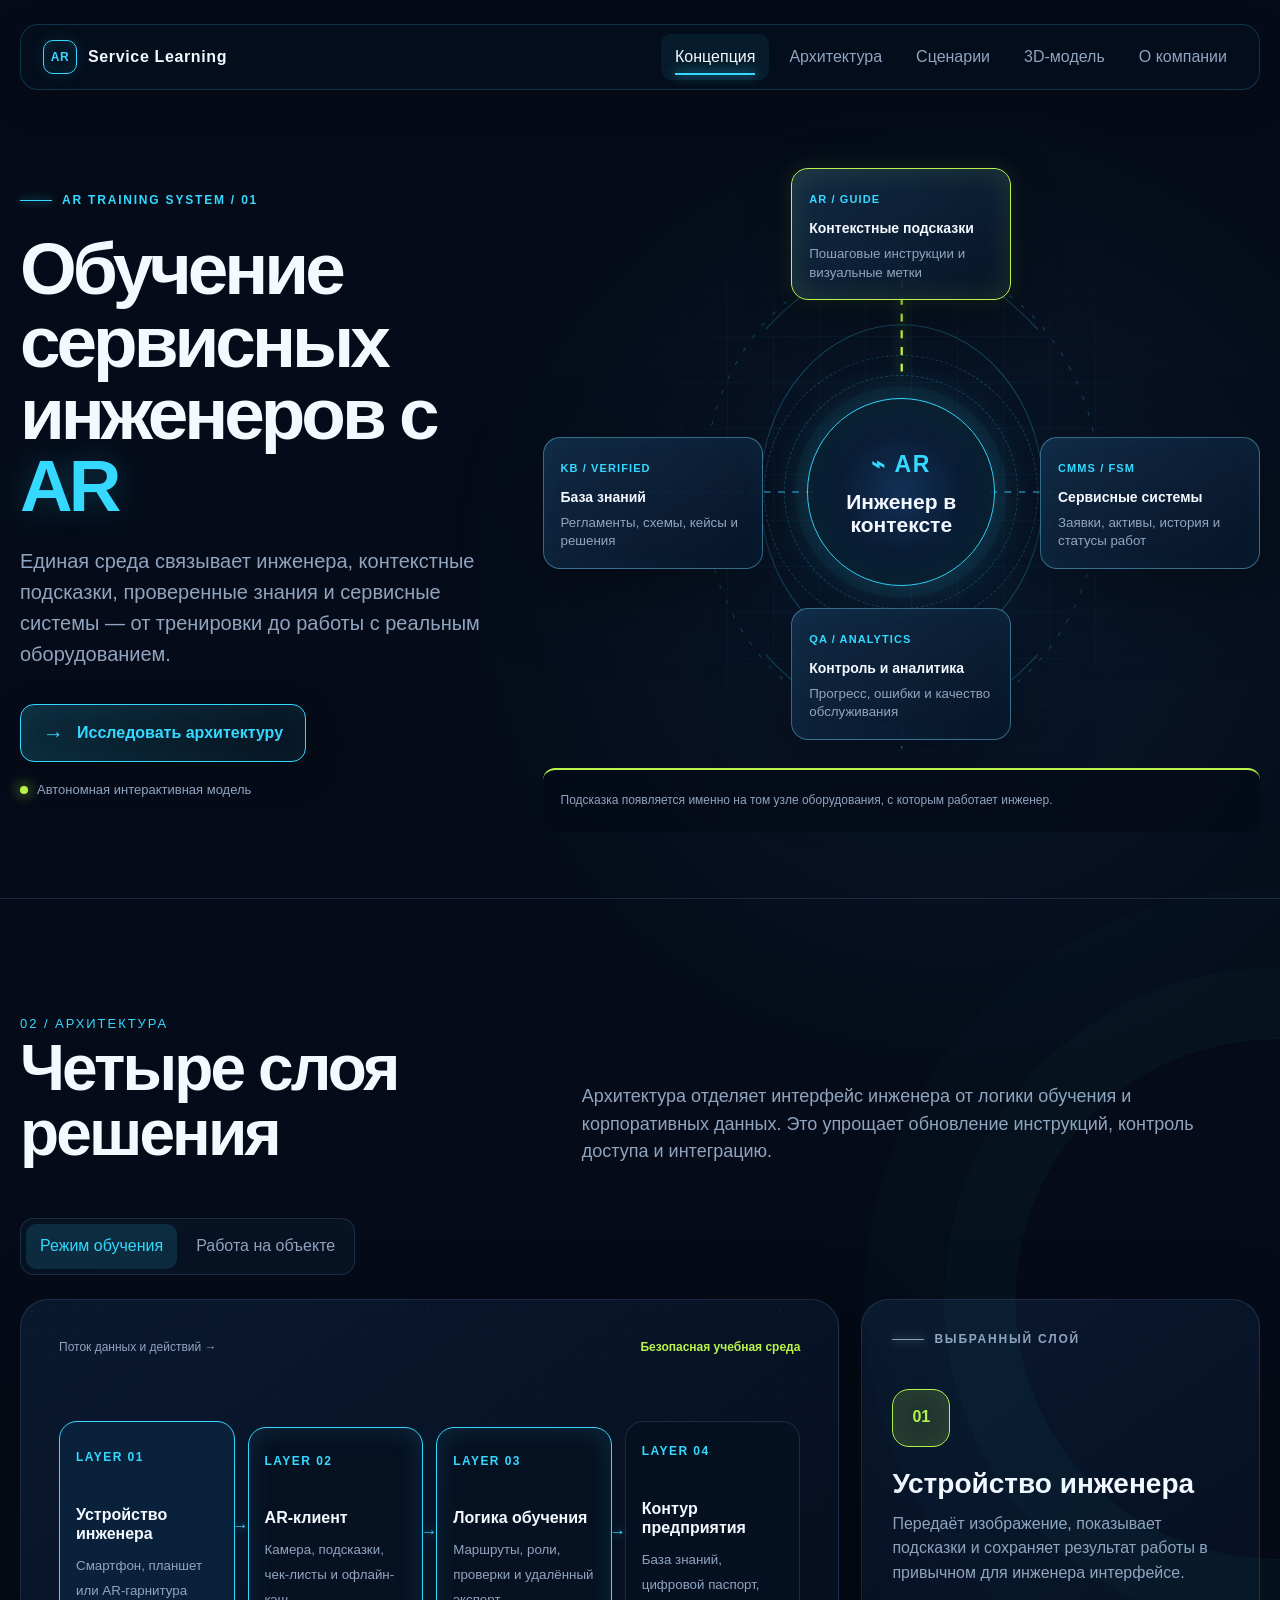
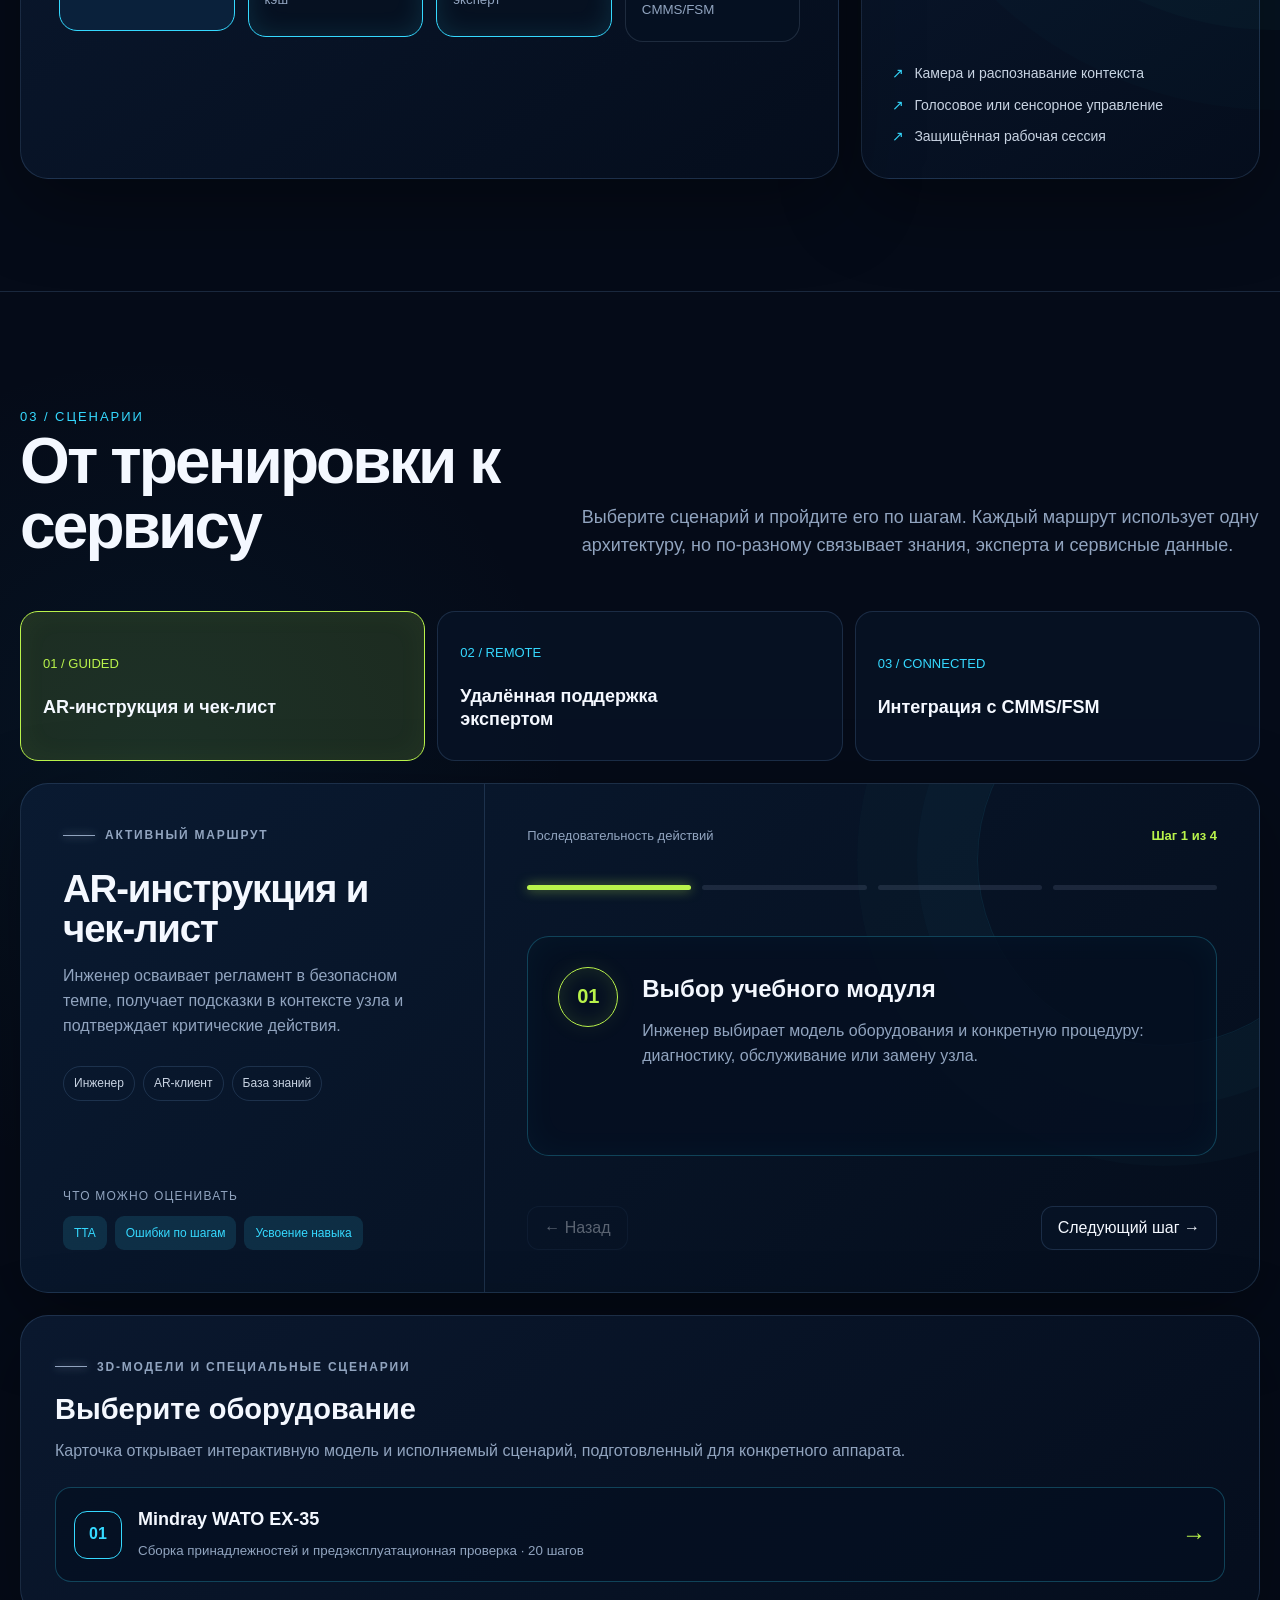
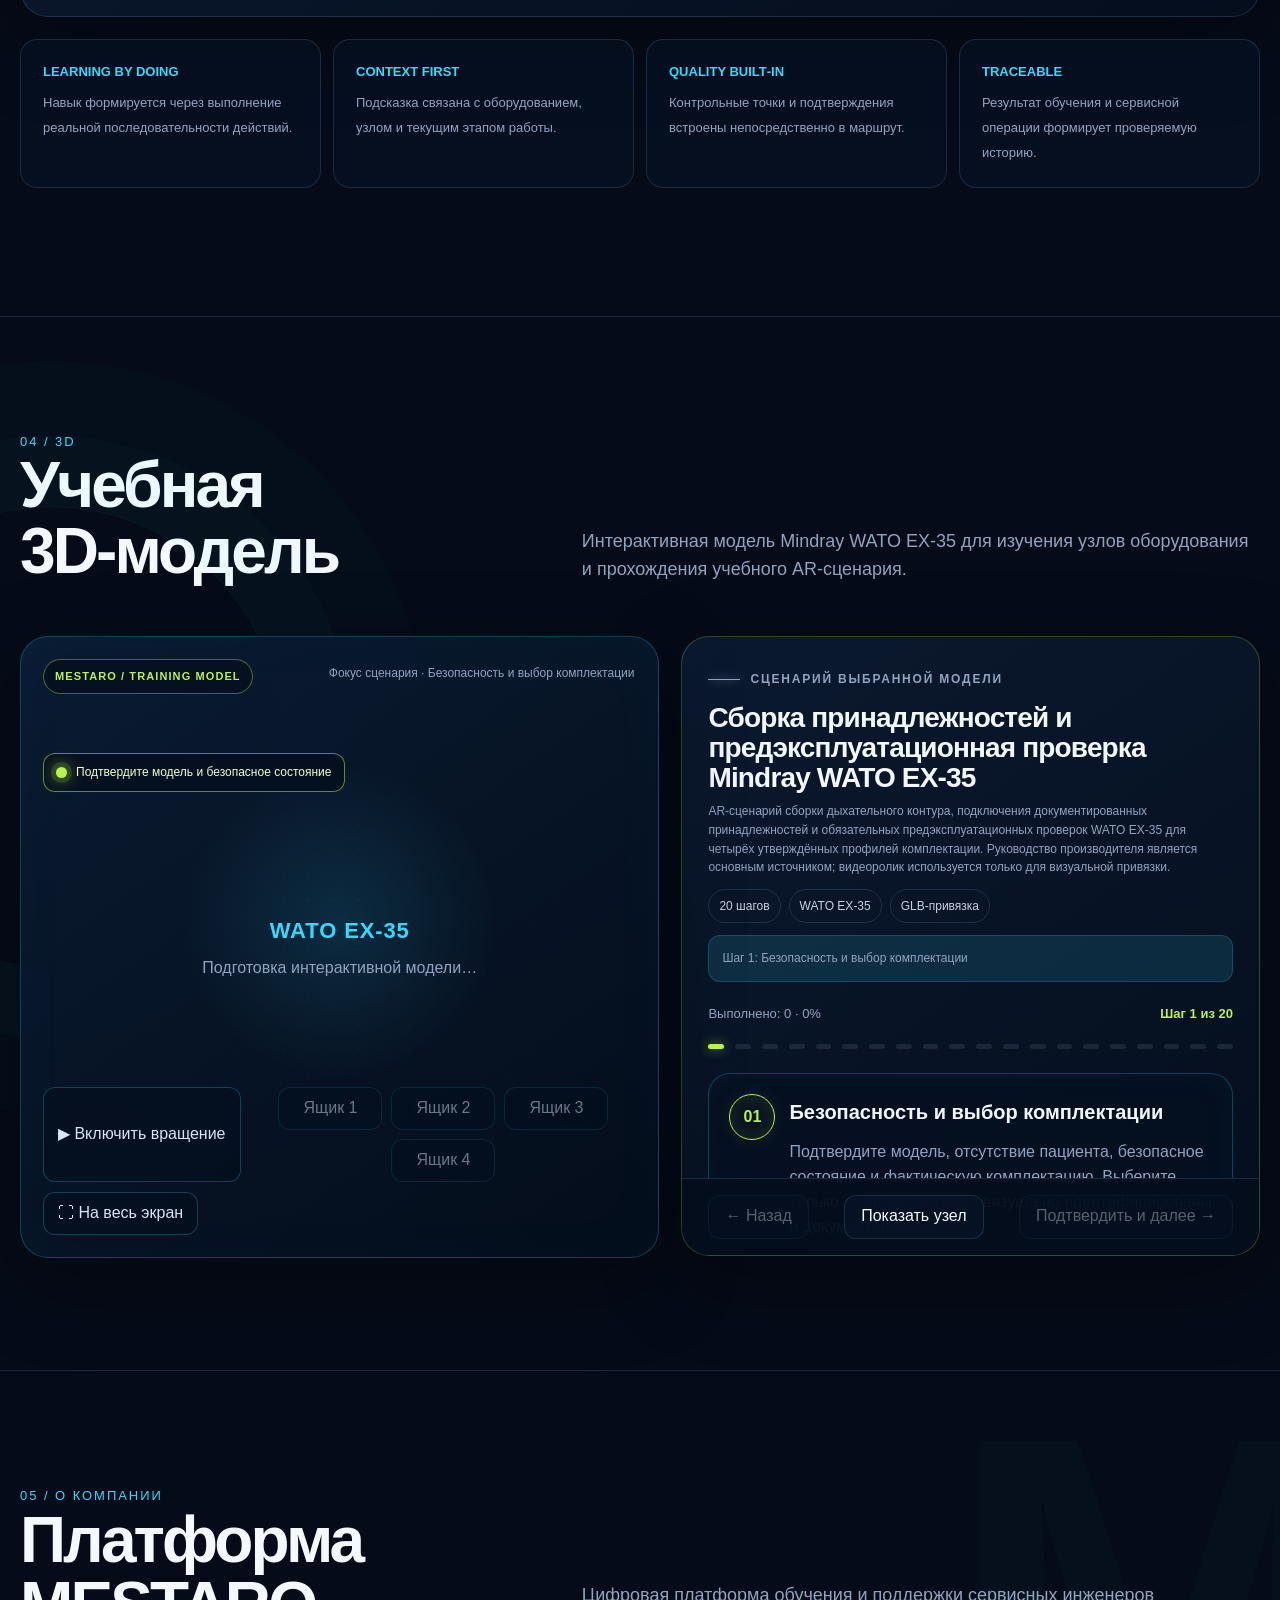
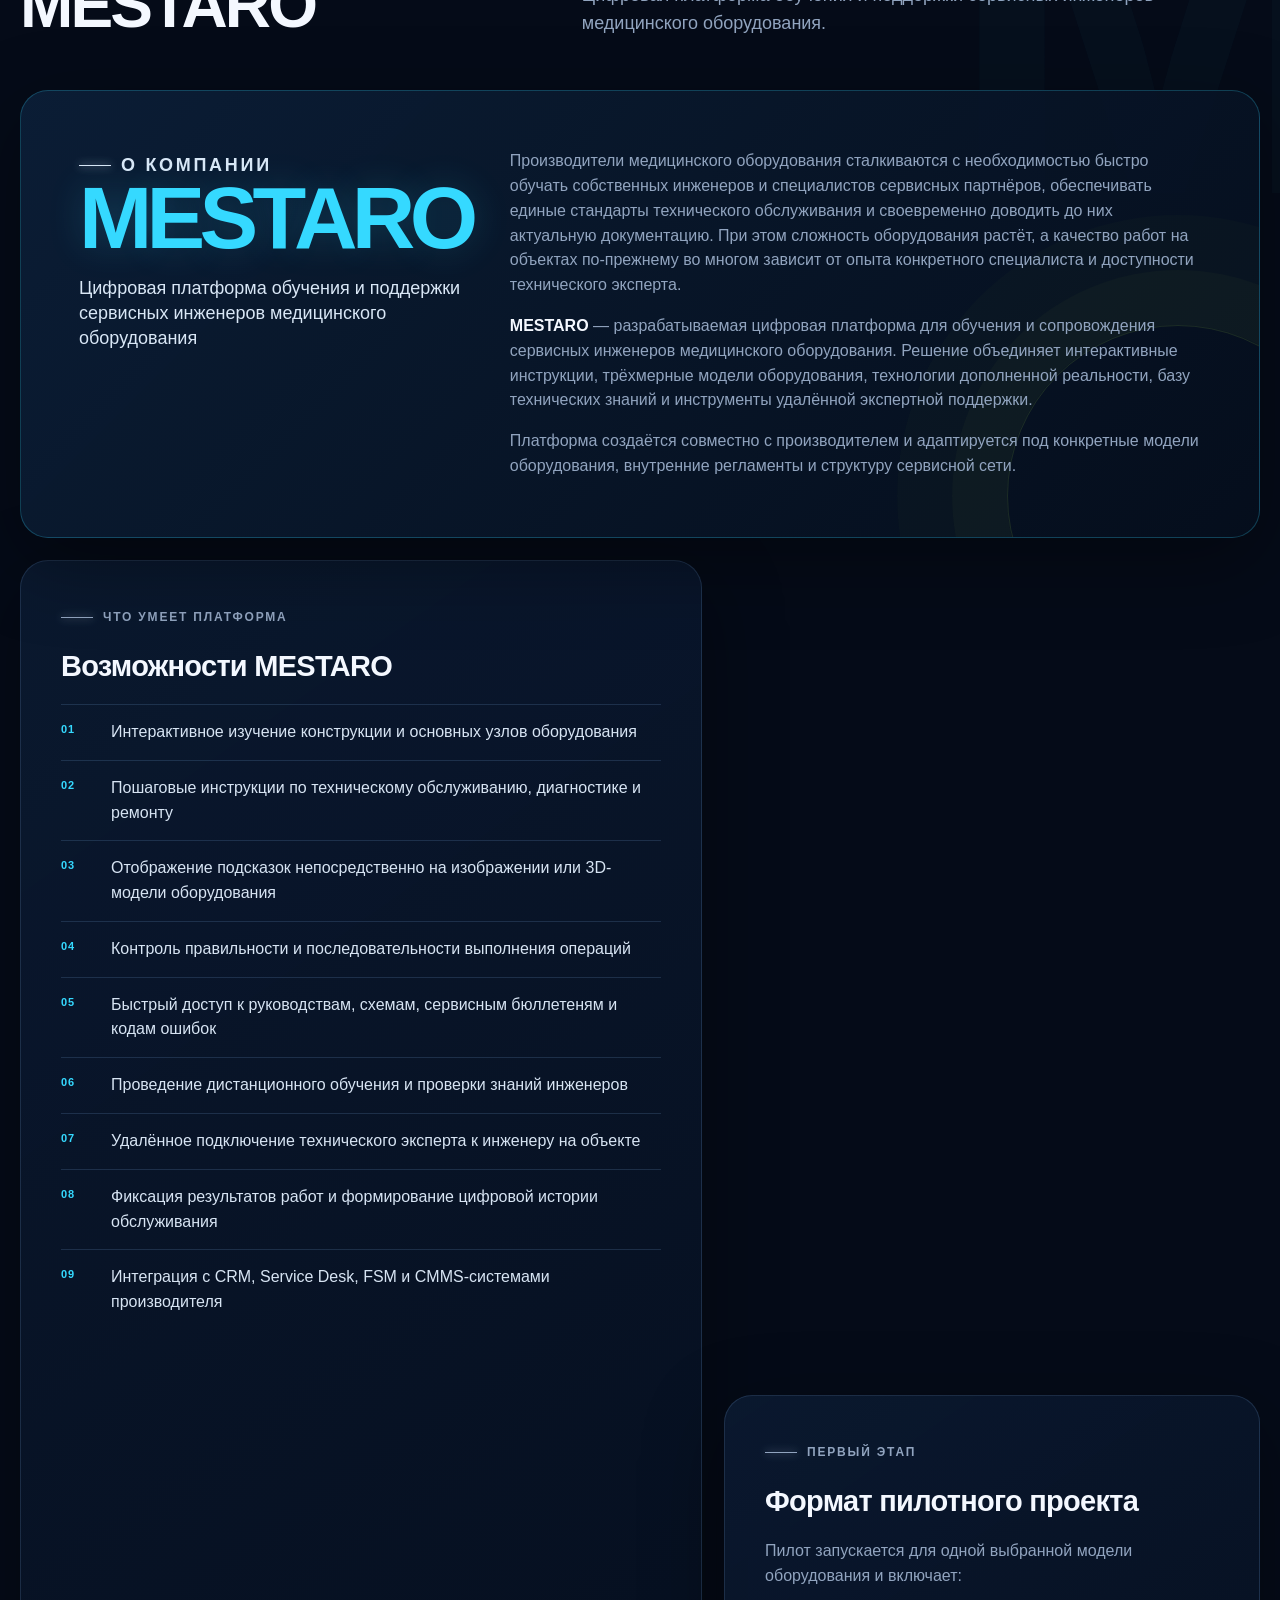
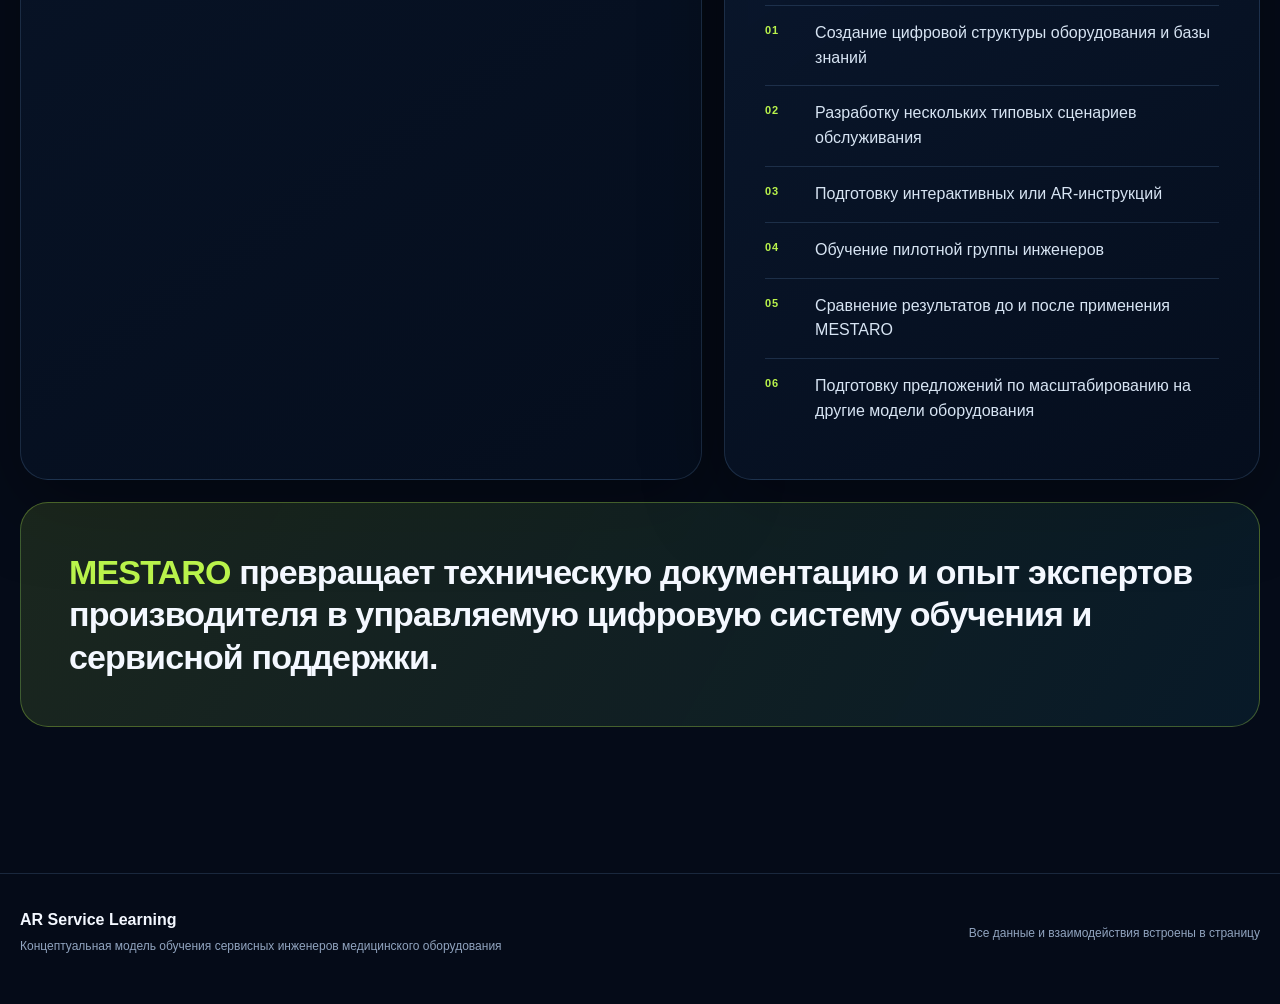
==== commit 87bdd702: "Fix sticky header scrolling" ====
--- a/index.html
+++ b/index.html
@@ -27,7 +27,7 @@
     }
 
     * { box-sizing: border-box; }
-    html { scroll-behavior: smooth; overflow-x: hidden; }
+    html { scroll-behavior: smooth; overflow-x: clip; }
     body {
       margin: 0;
       min-width: 320px;
@@ -39,7 +39,7 @@
       font-family: Inter, Manrope, "Segoe UI", Arial, sans-serif;
       font-size: 16px;
       line-height: 1.55;
-      overflow-x: hidden;
+      overflow-x: clip;
     }
 
     button, a { font: inherit; }
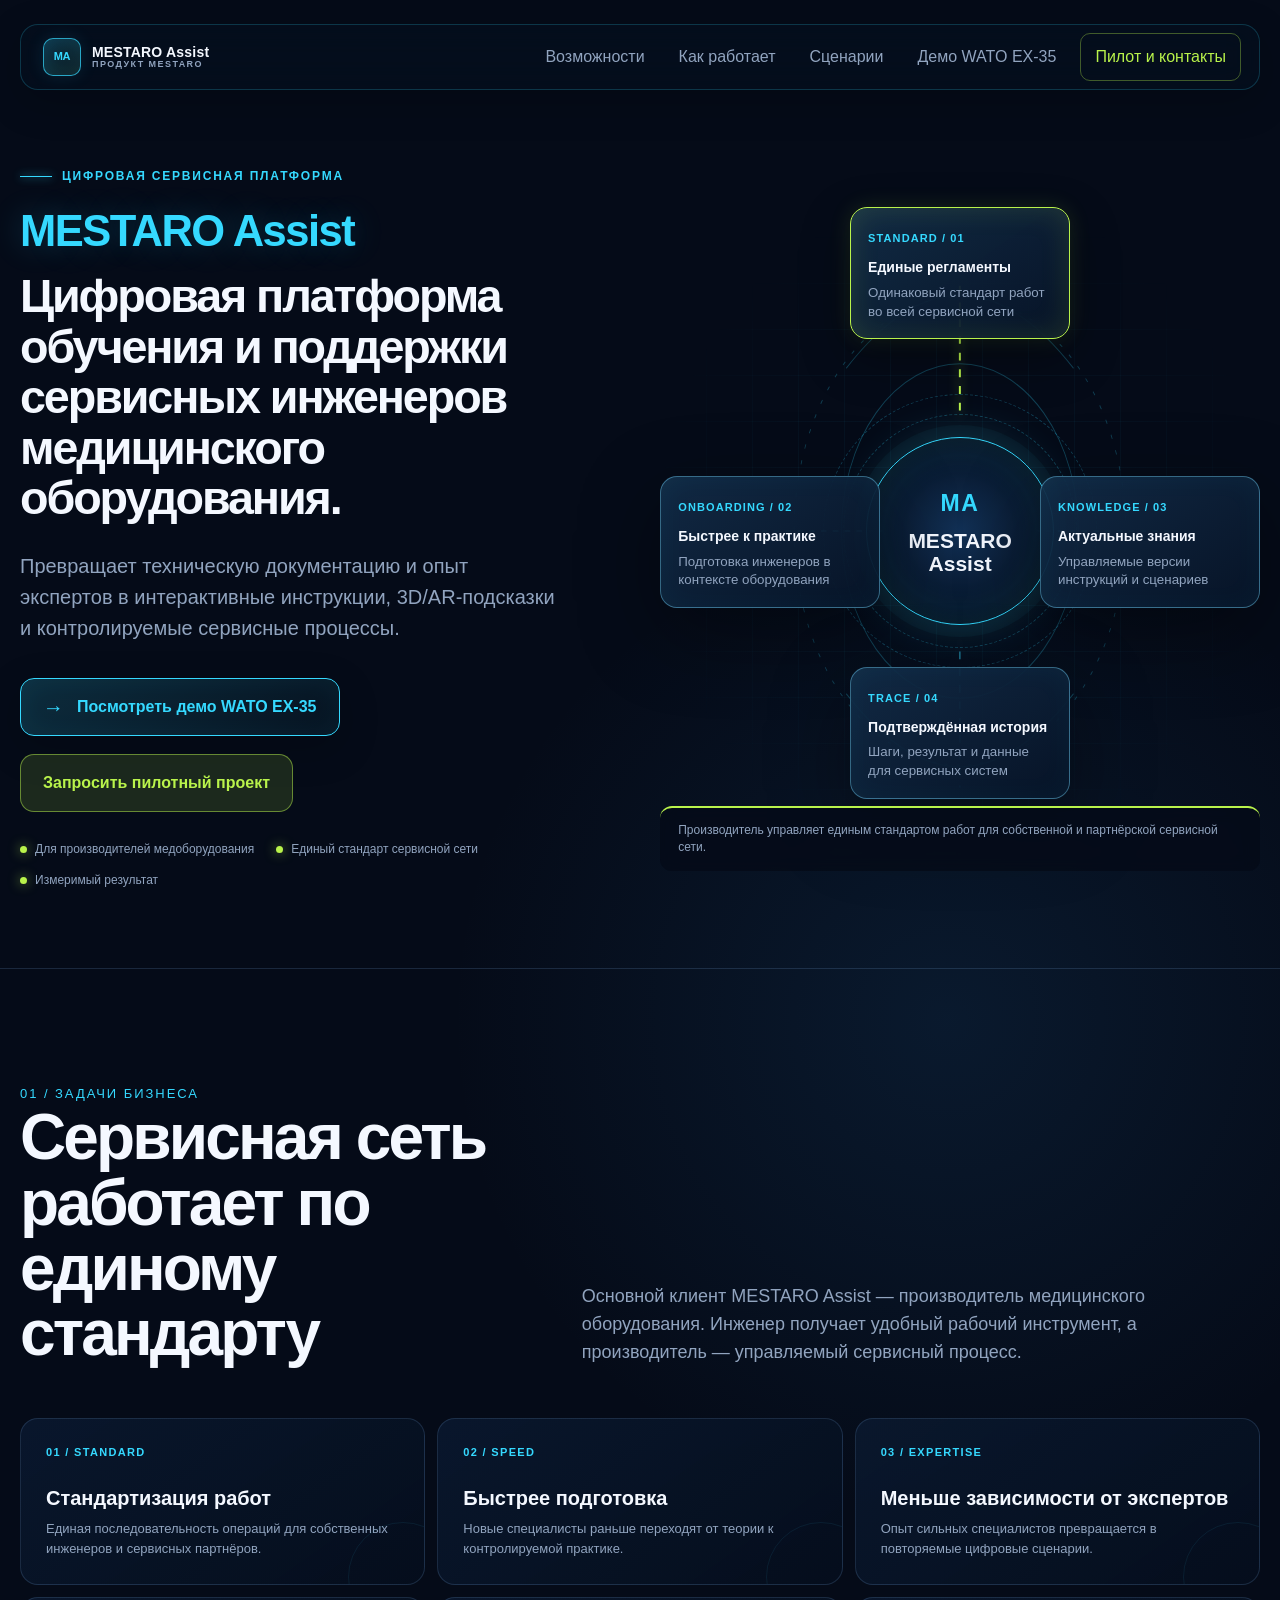
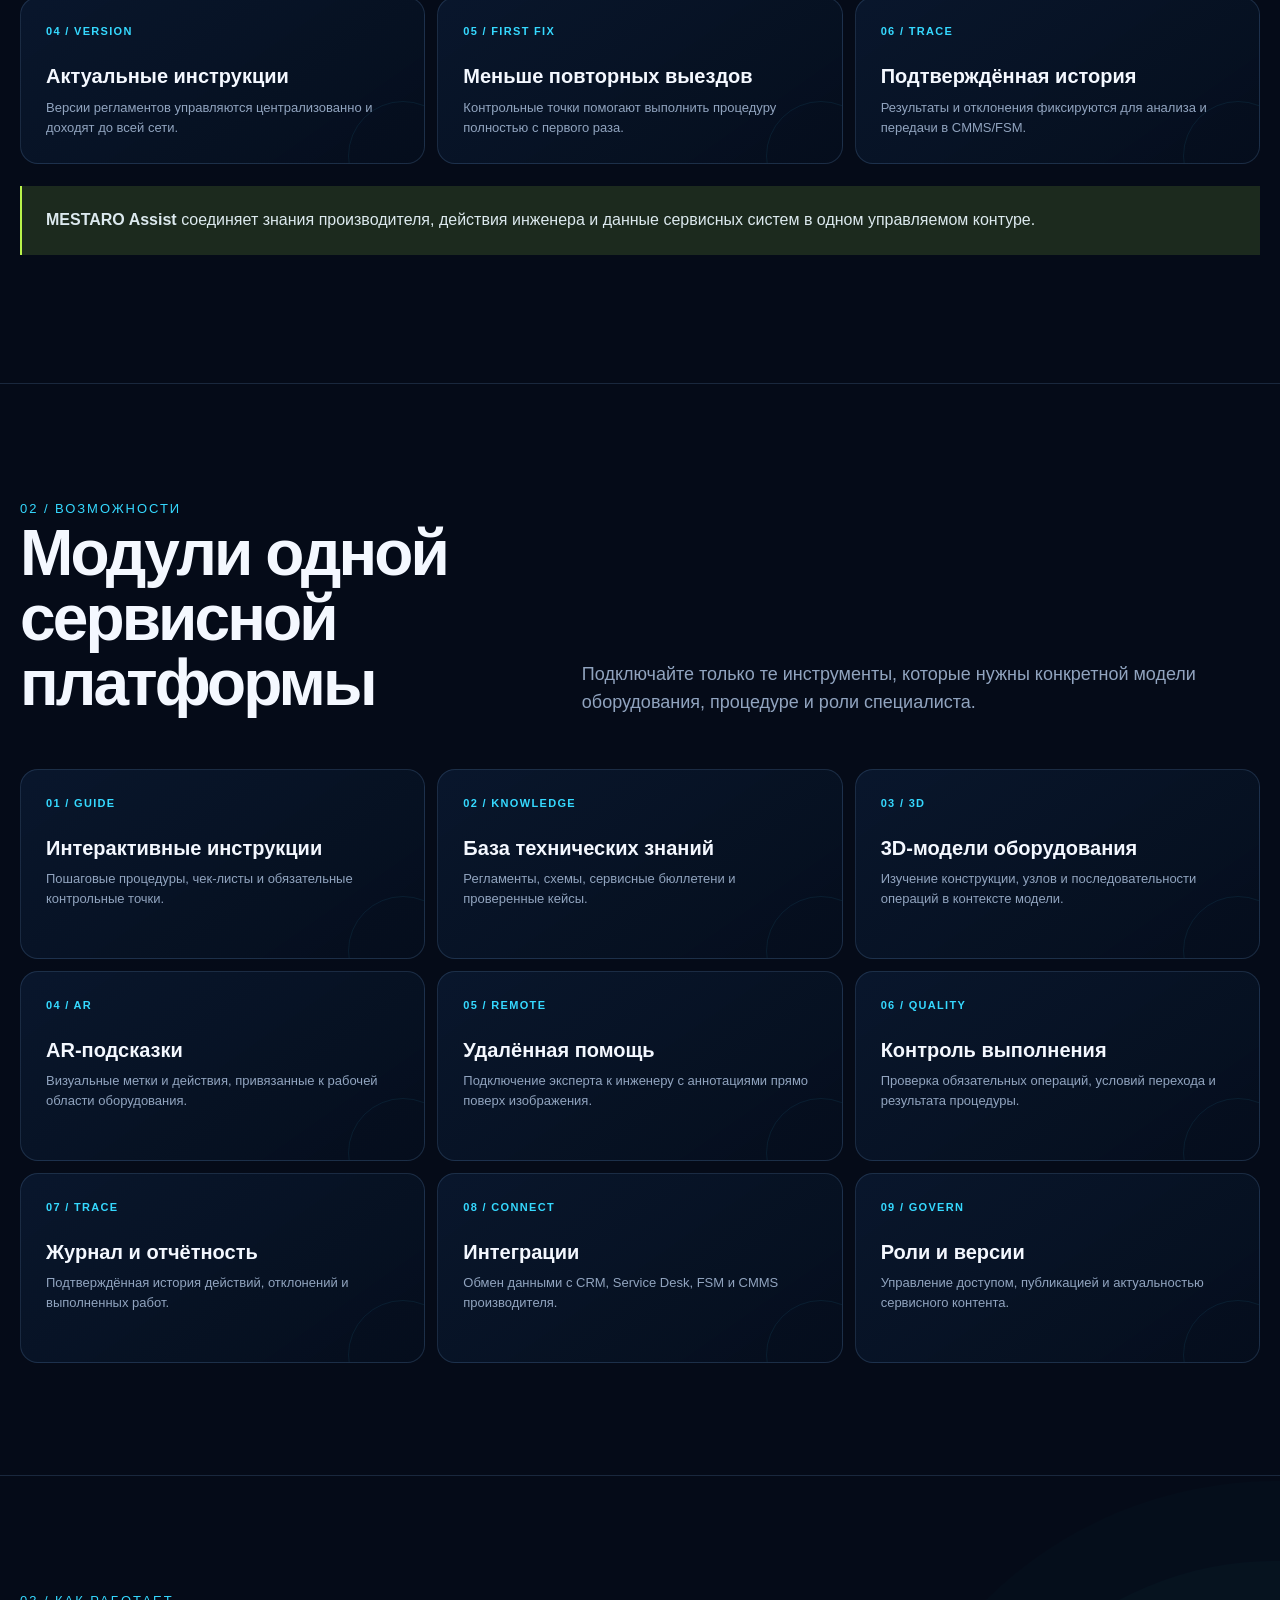
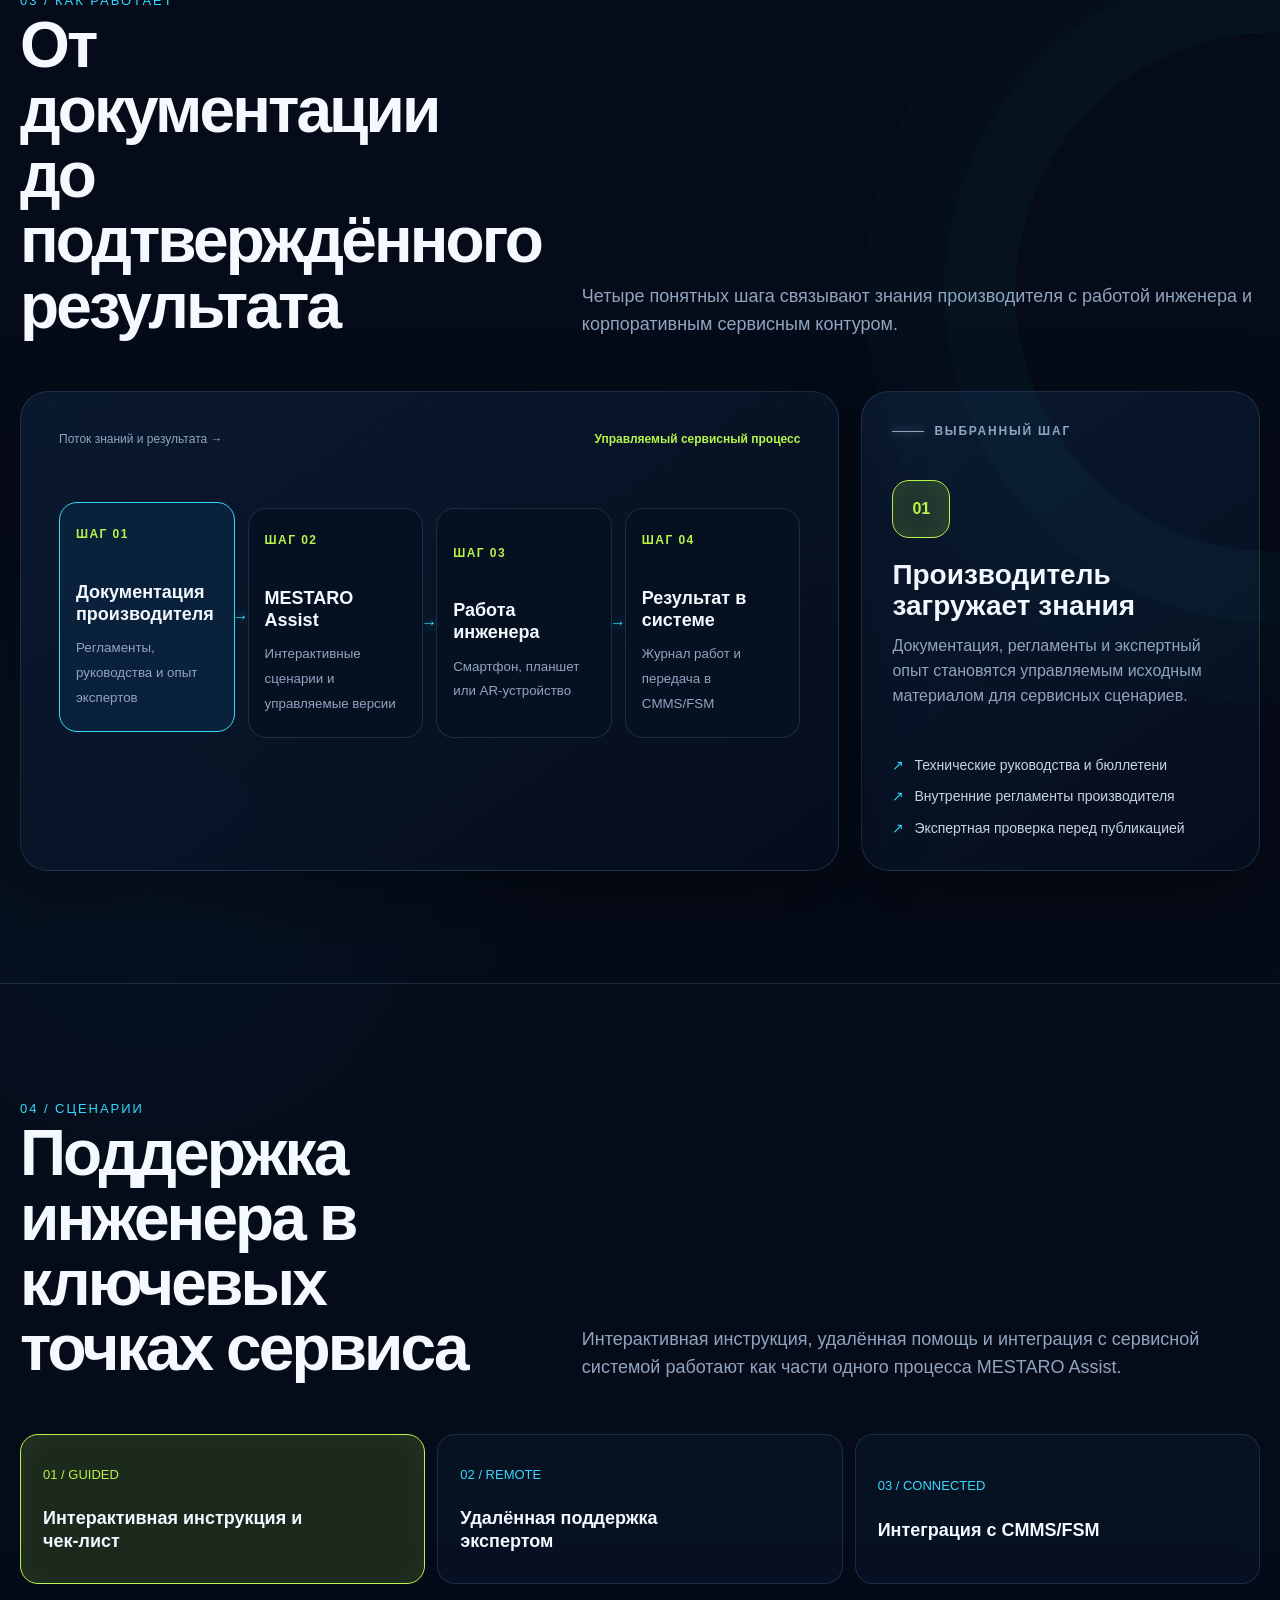
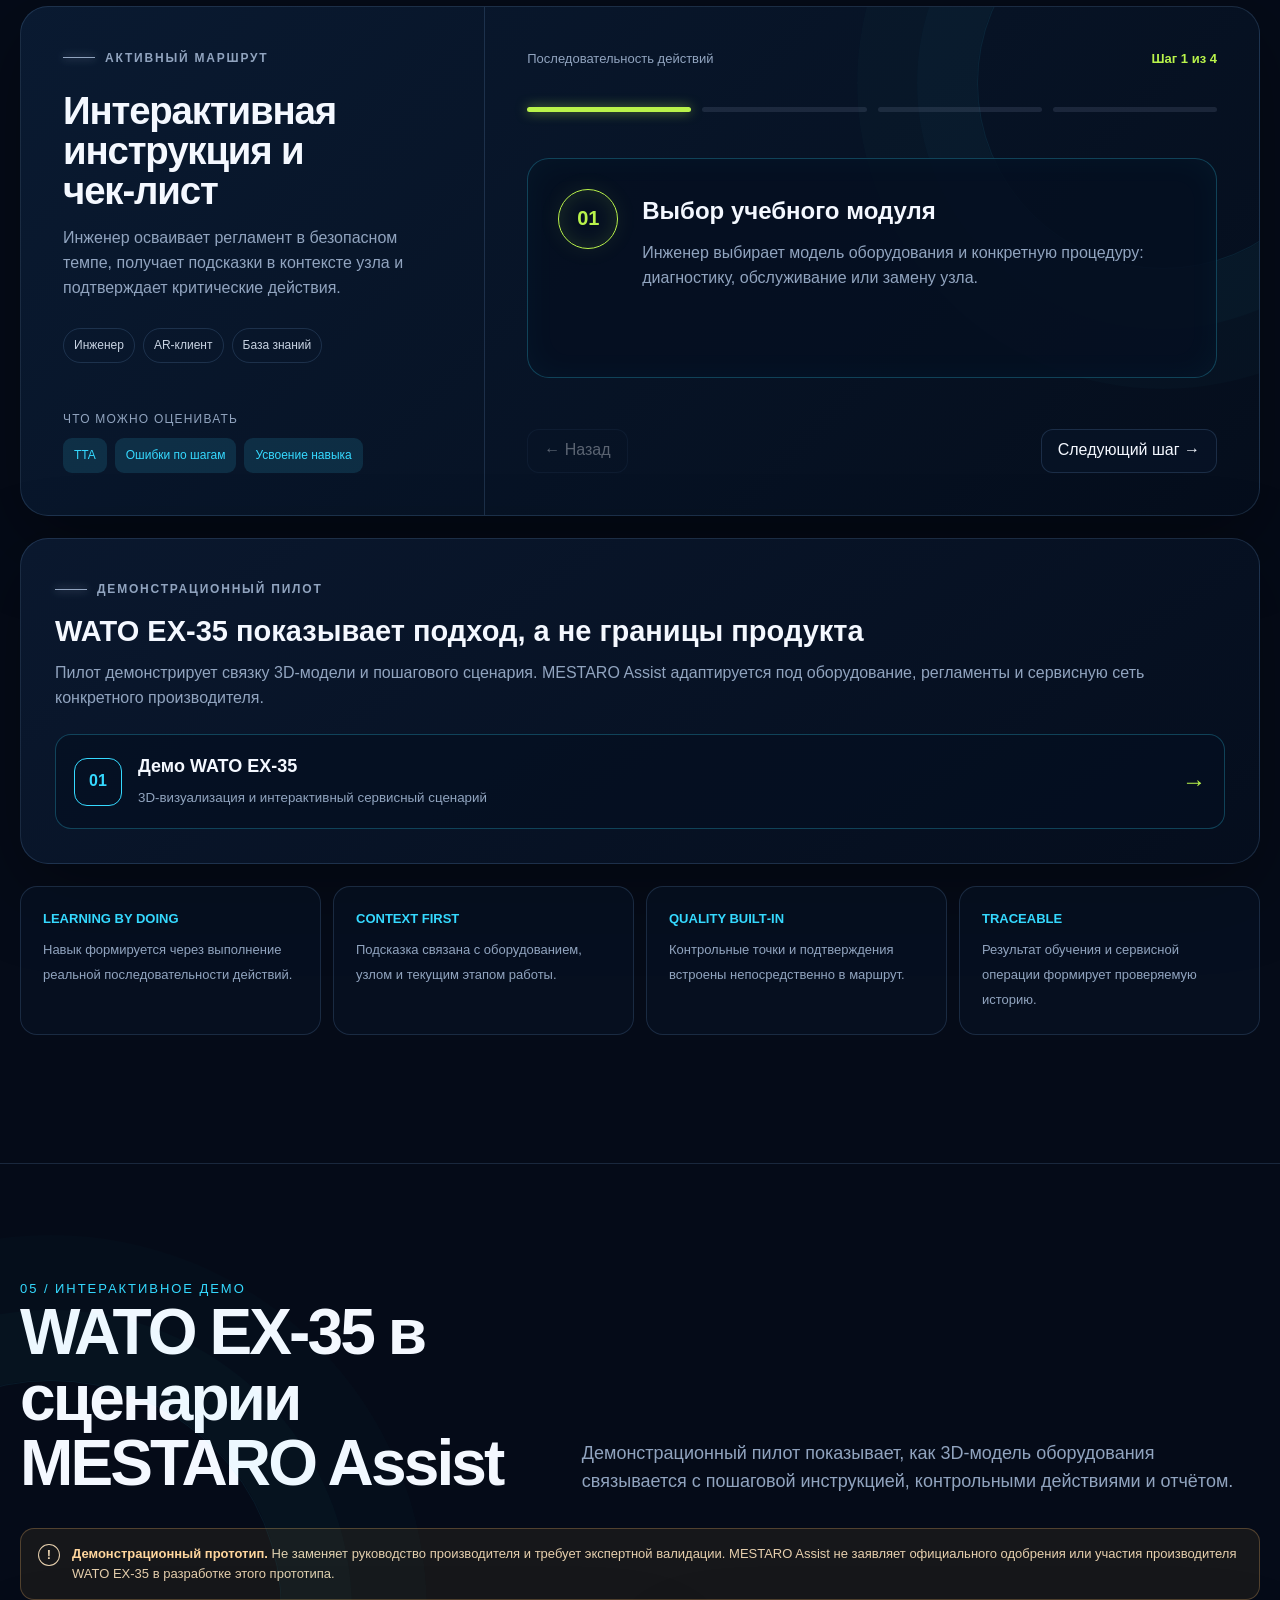
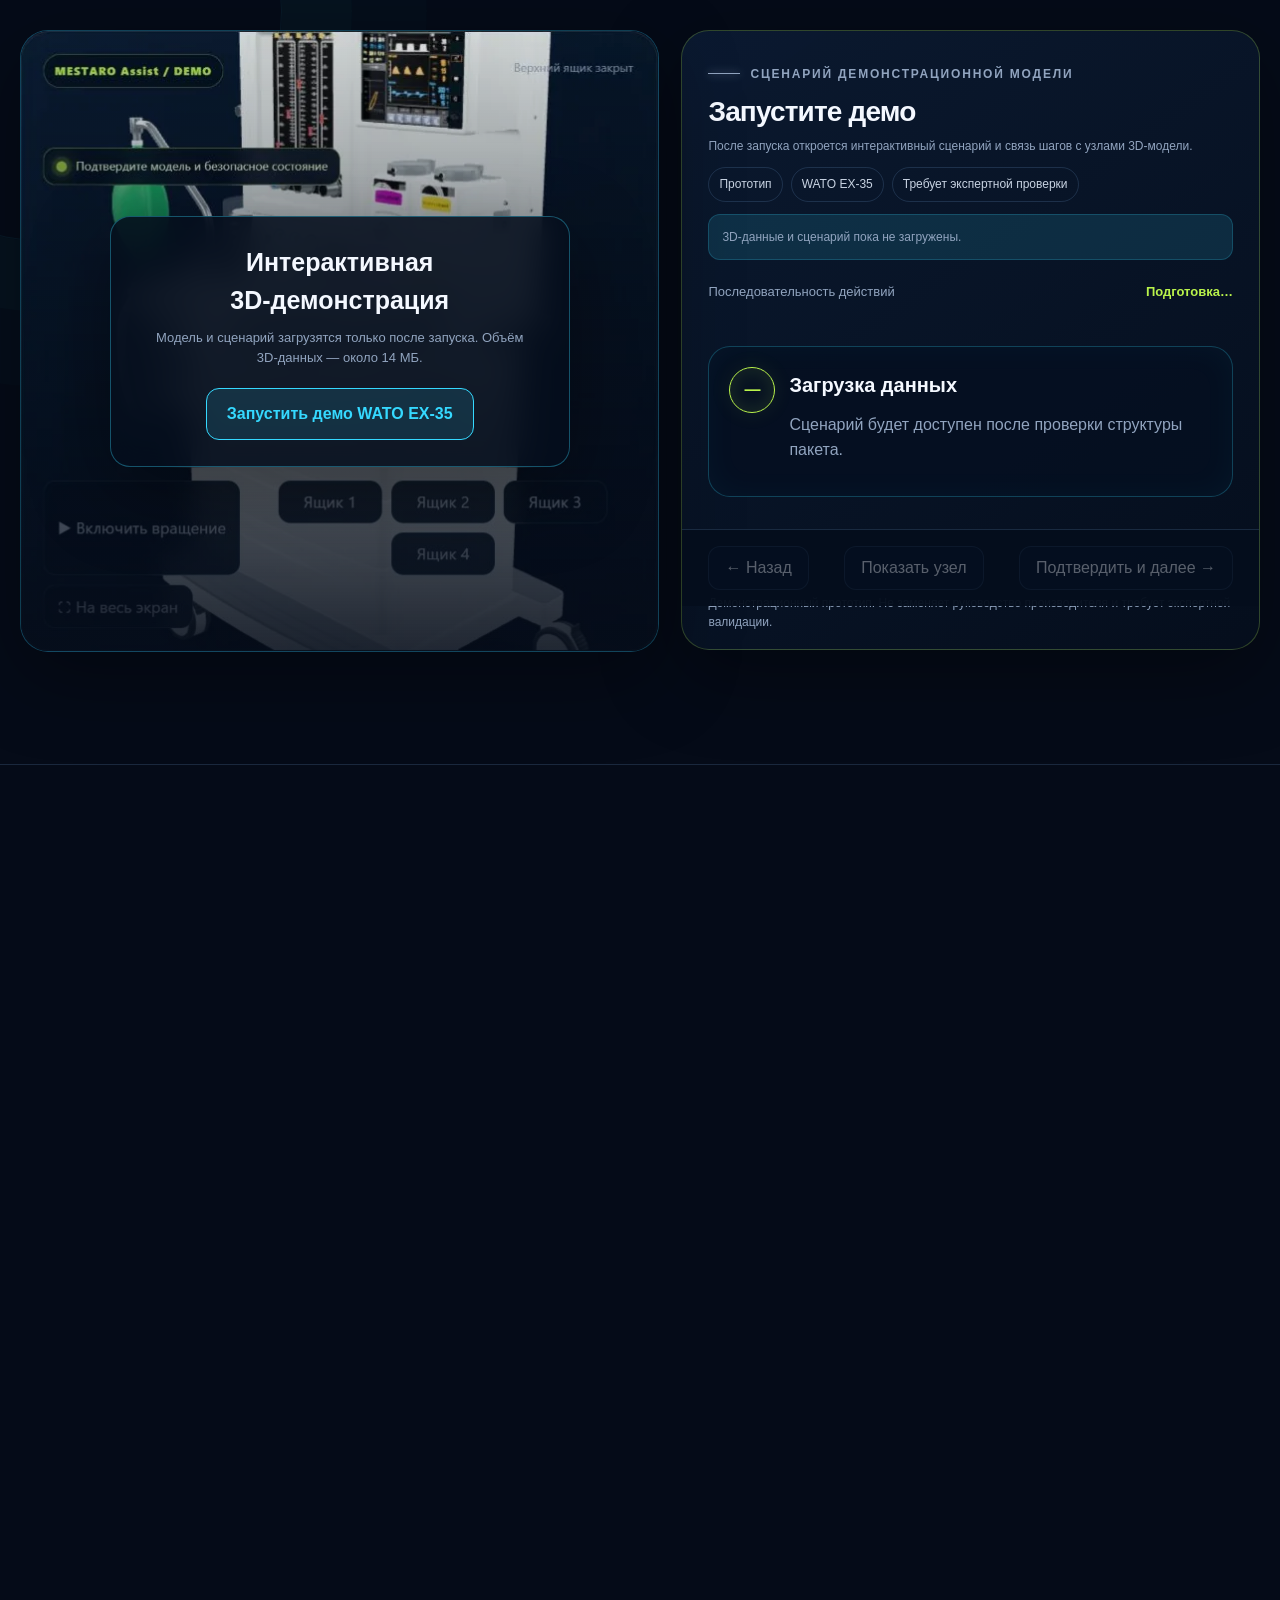
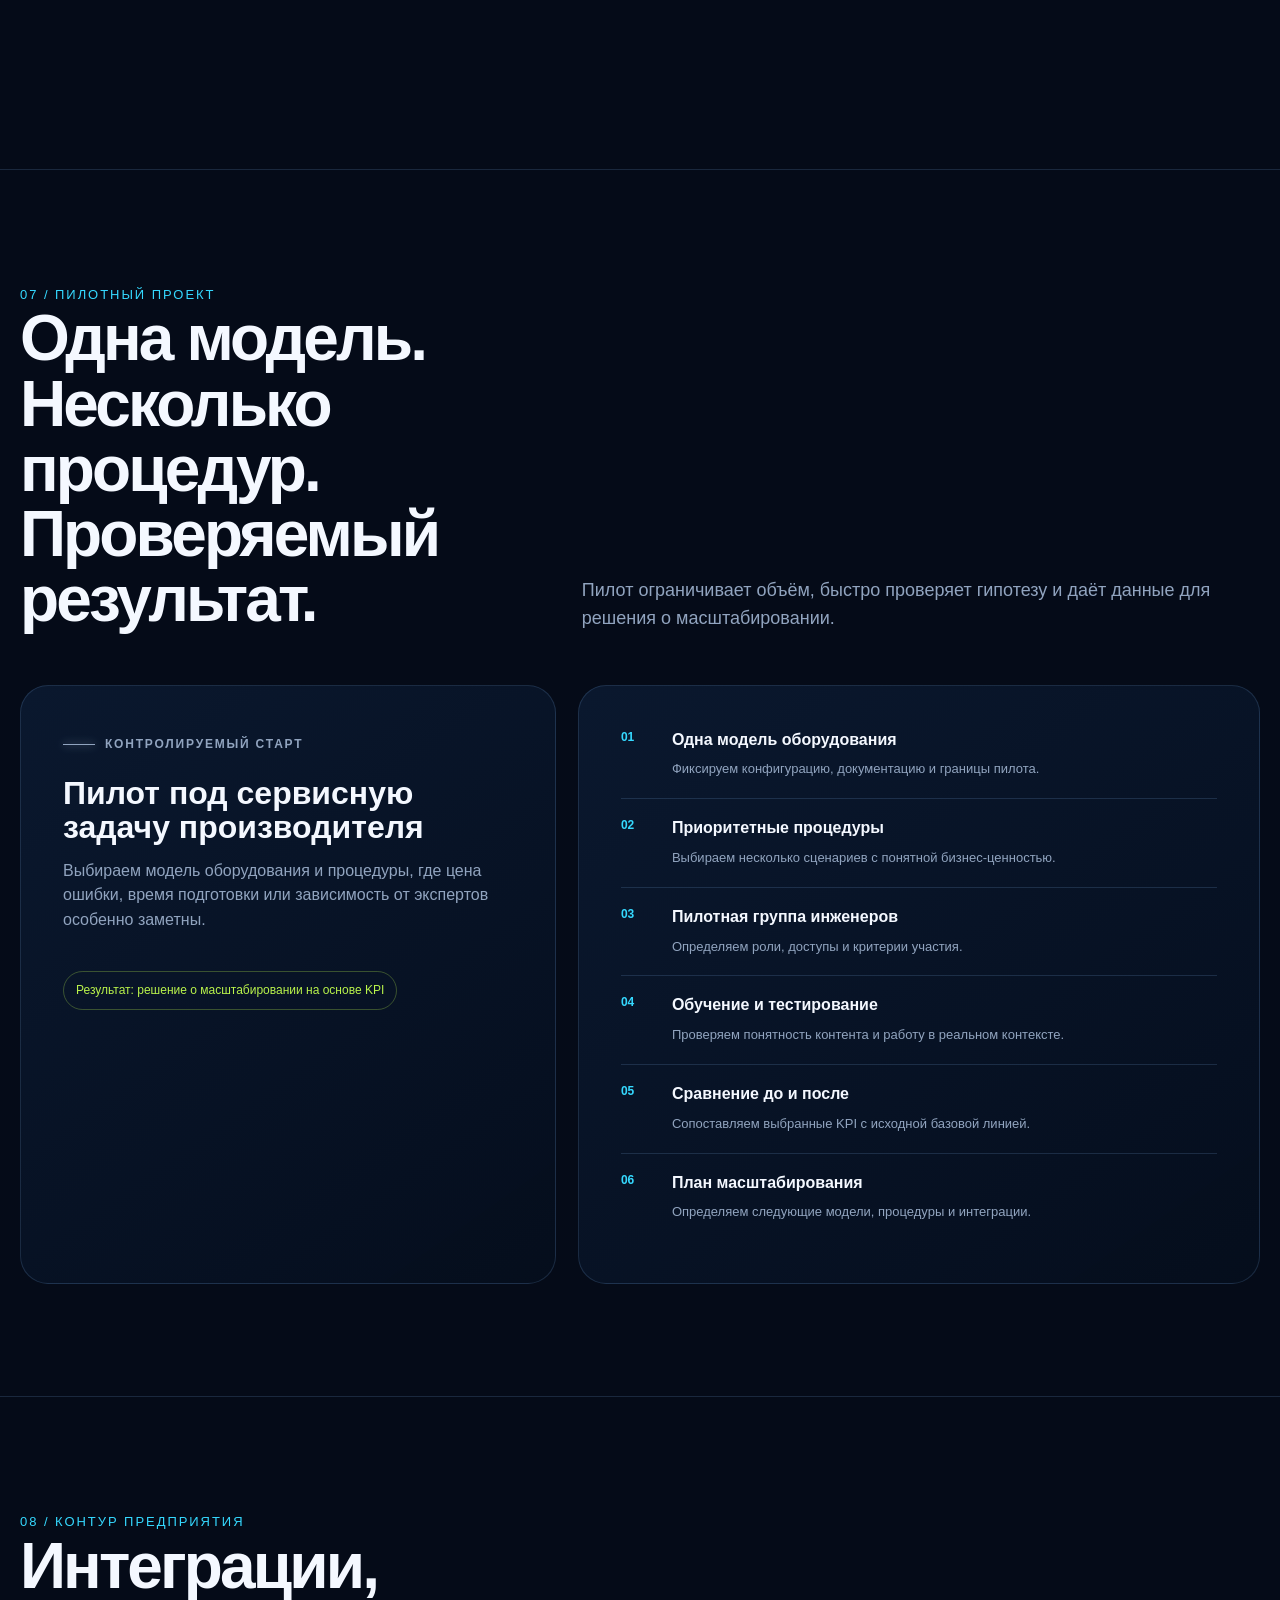
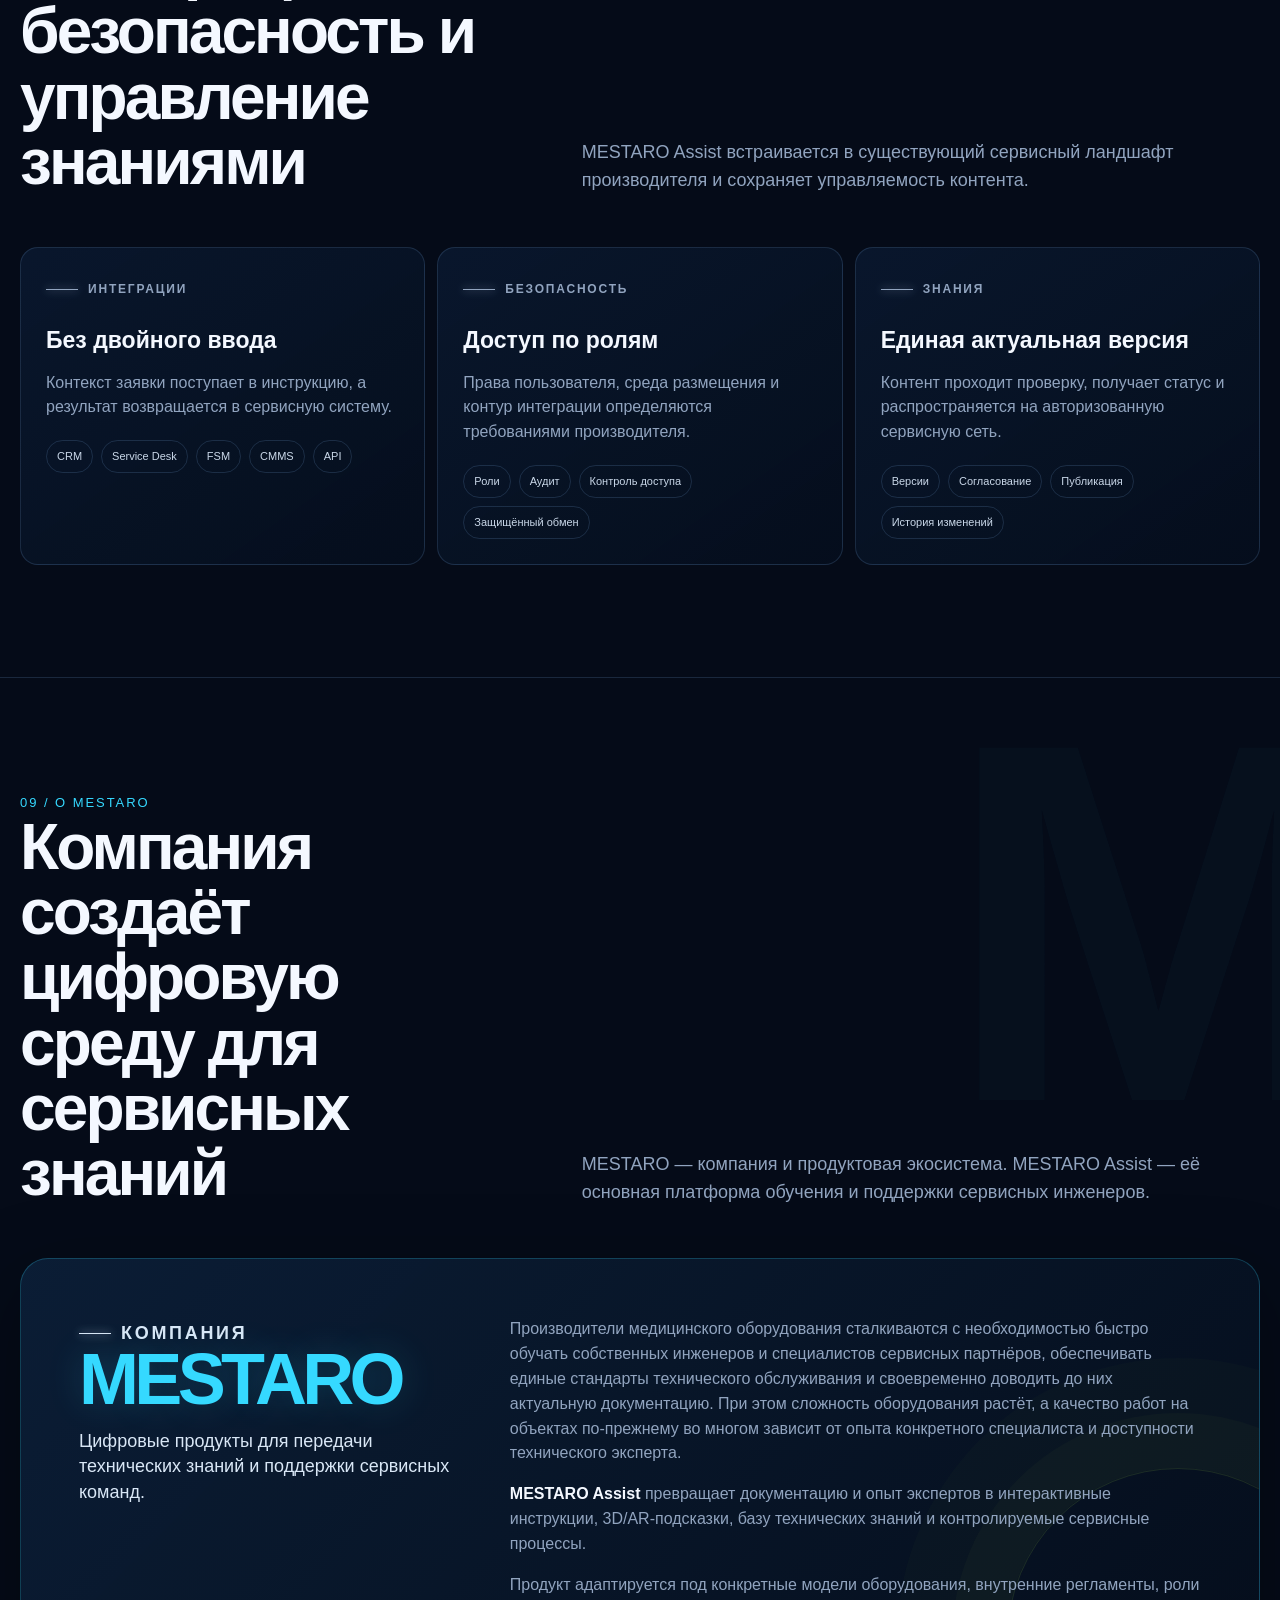
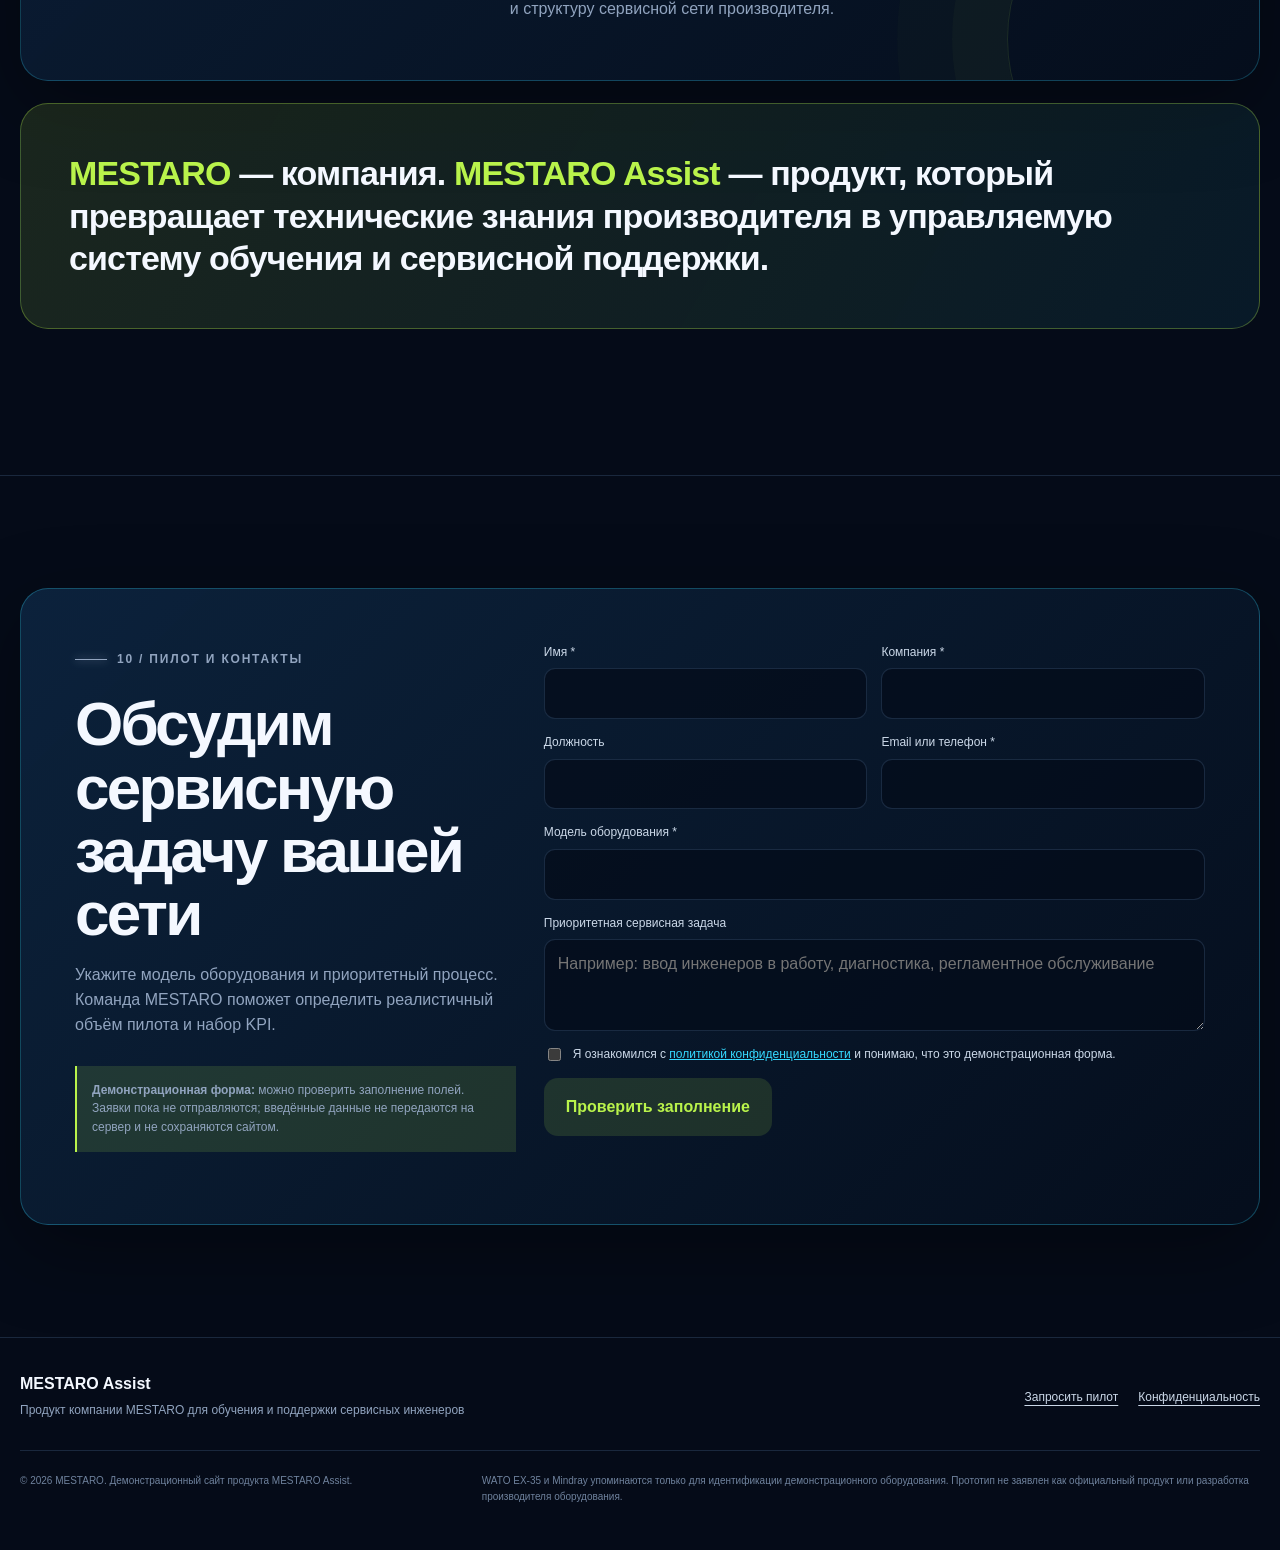
==== commit 9bf08e10: "Publish MESTARO Assist website" ====
--- a/index.html
+++ b/index.html
@@ -3,9 +3,58 @@
 <head>
   <meta charset="utf-8">
   <meta name="viewport" content="width=device-width, initial-scale=1">
-  <meta name="description" content="Интерактивная концепция AR-обучения сервисных инженеров медицинского оборудования">
-  <title>AR-обучение сервисных инженеров</title>
-  <script type="module" src="model-viewer.min.js"></script>
+  <title>MESTARO Assist — поддержка сервисных инженеров медицинского оборудования</title>
+  <meta name="description" content="MESTARO Assist превращает техническую документацию и опыт экспертов в интерактивные инструкции, 3D/AR‑подсказки и контролируемые сервисные процессы.">
+  <meta name="robots" content="index, follow, max-image-preview:large">
+  <meta name="theme-color" content="#050b18">
+  <link rel="canonical" href="https://mestaro.tech/">
+  <link rel="icon" href="/assets/brand/favicon.png" type="image/png">
+  <link rel="apple-touch-icon" href="/assets/brand/apple-touch-icon.png">
+  <link rel="manifest" href="/site.webmanifest">
+
+  <meta property="og:type" content="website">
+  <meta property="og:locale" content="ru_RU">
+  <meta property="og:site_name" content="MESTARO Assist">
+  <meta property="og:title" content="MESTARO Assist — поддержка сервисных инженеров медицинского оборудования">
+  <meta property="og:description" content="Интерактивные инструкции, 3D/AR‑подсказки и управляемые сервисные процессы для производителей медицинского оборудования.">
+  <meta property="og:url" content="https://mestaro.tech/">
+  <meta property="og:image" content="https://mestaro.tech/assets/brand/mestaro-assist-og.png">
+  <meta property="og:image:type" content="image/png">
+  <meta property="og:image:width" content="1200">
+  <meta property="og:image:height" content="630">
+  <meta property="og:image:alt" content="MESTARO Assist — цифровая платформа обучения и поддержки сервисных инженеров">
+  <meta name="twitter:card" content="summary_large_image">
+  <meta name="twitter:title" content="MESTARO Assist — поддержка сервисных инженеров">
+  <meta name="twitter:description" content="Интерактивные инструкции, 3D/AR‑подсказки и управляемые сервисные процессы.">
+  <meta name="twitter:image" content="https://mestaro.tech/assets/brand/mestaro-assist-og.png">
+  <meta name="twitter:image:alt" content="MESTARO Assist — цифровая платформа обучения и поддержки сервисных инженеров">
+
+  <script type="application/ld+json">
+  {
+    "@context": "https://schema.org",
+    "@graph": [
+      {
+        "@type": "Organization",
+        "@id": "https://mestaro.tech/#organization",
+        "name": "MESTARO",
+        "url": "https://mestaro.tech/",
+        "logo": "https://mestaro.tech/assets/brand/mestaro-assist-mark.png"
+      },
+      {
+        "@type": ["Product", "SoftwareApplication"],
+        "@id": "https://mestaro.tech/#assist",
+        "name": "MESTARO Assist",
+        "url": "https://mestaro.tech/",
+        "image": "https://mestaro.tech/assets/brand/mestaro-assist-og.png",
+        "brand": { "@id": "https://mestaro.tech/#organization" },
+        "applicationCategory": "BusinessApplication",
+        "operatingSystem": "Web",
+        "description": "Цифровая платформа обучения и поддержки сервисных инженеров медицинского оборудования.",
+        "publisher": { "@id": "https://mestaro.tech/#organization" }
+      }
+    ]
+  }
+  </script>
   <style>
     :root {
       color-scheme: dark;
@@ -45,6 +94,7 @@
     button, a { font: inherit; }
     button { color: inherit; }
     a { color: inherit; }
+    [hidden] { display: none !important; }
     .sr-only {
       position: absolute;
       width: 1px;
@@ -135,7 +185,7 @@
     }
 
     main { display: block; }
-    section { scroll-margin-top: 104px; }
+    section, #scenarios { scroll-margin-top: 104px; }
     .hero {
       display: grid;
       grid-template-columns: minmax(0, .82fr) minmax(560px, 1.18fr);
@@ -259,7 +309,7 @@
     .node-1 { top: 3%; left: calc(50% - 110px); }
     .node-2 { top: calc(50% - 55px); left: 0; }
     .node-3 { top: calc(50% - 55px); right: 0; }
-    .node-4 { bottom: 92px; left: calc(50% - 110px); }
+    .node-4 { bottom: 72px; left: calc(50% - 110px); }
     .map-detail {
       position: absolute;
       z-index: 6;
@@ -904,10 +954,219 @@
       letter-spacing: -.025em;
     }
     .about-conclusion strong { color: var(--lime); }
+
+    /* MESTARO Assist product layer */
+    .brand { min-width: max-content; }
+    .brand-mark {
+      width: 38px;
+      border-color: rgba(53, 217, 255, .72);
+      background: linear-gradient(145deg, rgba(53, 217, 255, .17), rgba(185, 243, 75, .06));
+      font-size: 11px;
+      letter-spacing: -.02em;
+    }
+    .brand-copy { display: grid; gap: 1px; line-height: 1; }
+    .brand-copy strong { font-size: 14px; letter-spacing: .015em; }
+    .brand-copy small { color: var(--muted); font-size: 9px; font-weight: 700; letter-spacing: .16em; text-transform: uppercase; }
+    .nav-toggle {
+      display: none;
+      align-items: center;
+      gap: 8px;
+      min-height: 42px;
+      padding: 0 12px;
+      border: 1px solid var(--line);
+      border-radius: 11px;
+      background: rgba(8, 20, 39, .82);
+      cursor: pointer;
+    }
+    .nav-toggle-icon { display: grid; gap: 4px; width: 17px; }
+    .nav-toggle-icon i { display: block; width: 100%; height: 1px; background: currentColor; transition: transform .18s ease, opacity .18s ease; }
+    .nav-toggle[aria-expanded="true"] .nav-toggle-icon i:first-child { transform: translateY(2.5px) rotate(45deg); }
+    .nav-toggle[aria-expanded="true"] .nav-toggle-icon i:last-child { transform: translateY(-2.5px) rotate(-45deg); }
+    .nav-links .nav-cta { margin-left: 4px; border: 1px solid rgba(185, 243, 75, .34); color: var(--lime); }
+    .nav-links .nav-cta:hover { background: var(--lime-soft); }
+
+    .hero {
+      grid-template-columns: minmax(0, .98fr) minmax(520px, 1.02fr);
+      gap: clamp(30px, 5vw, 70px);
+      padding-top: 82px;
+    }
+    .hero-title { max-width: 700px; margin-bottom: 28px; font-size: clamp(42px, 4.8vw, 70px); }
+    .hero-title .hero-product {
+      display: block;
+      margin-bottom: 18px;
+      color: var(--cyan);
+      font-size: clamp(28px, 3.4vw, 48px);
+      line-height: 1;
+      letter-spacing: -.035em;
+      text-shadow: 0 0 32px rgba(53, 217, 255, .23);
+    }
+    .hero-title .hero-headline { display: block; color: var(--text); font-size: .76em; line-height: 1.08; letter-spacing: -.045em; text-shadow: none; }
+    .hero-copy > .hero-lead { max-width: 670px; color: #b6c5d8; font-size: clamp(17px, 1.45vw, 20px); }
+    .secondary-action {
+      display: inline-flex;
+      align-items: center;
+      justify-content: center;
+      min-height: 58px;
+      padding: 0 22px;
+      border: 1px solid rgba(185, 243, 75, .48);
+      border-radius: 14px;
+      background: var(--lime-soft);
+      color: var(--lime);
+      text-decoration: none;
+      font-weight: 720;
+      transition: transform .2s ease, background .2s ease;
+    }
+    .secondary-action:hover { transform: translateY(-3px); background: rgba(185, 243, 75, .2); }
+    .hero-proof { display: flex; flex-wrap: wrap; gap: 12px 22px; margin-top: 28px; padding: 0; list-style: none; color: var(--muted); font-size: 12px; }
+    .hero-proof li { display: inline-flex; align-items: center; gap: 8px; }
+    .hero-proof li::before { content: ""; width: 7px; height: 7px; border-radius: 50%; background: var(--lime); box-shadow: 0 0 12px rgba(185, 243, 75, .65); }
+    .system-map .core strong { max-width: 132px; }
+
+    .outcomes { position: relative; border-top: 1px solid var(--line); }
+    .outcome-grid, .module-grid, .kpi-grid, .integration-grid { display: grid; gap: 12px; }
+    .outcome-grid { grid-template-columns: repeat(3, 1fr); }
+    .outcome-card, .module-card, .kpi-card, .integration-card {
+      position: relative;
+      padding: 25px;
+      border: 1px solid var(--line);
+      border-radius: var(--radius-md);
+      background: linear-gradient(145deg, rgba(11, 26, 49, .82), rgba(5, 14, 29, .94));
+      overflow: hidden;
+    }
+    .outcome-card::after, .module-card::after {
+      content: "";
+      position: absolute;
+      inset: auto -34px -48px auto;
+      width: 108px;
+      aspect-ratio: 1;
+      border: 1px solid rgba(53, 217, 255, .08);
+      border-radius: 50%;
+    }
+    .outcome-no, .module-no { display: block; margin-bottom: 25px; color: var(--cyan); font-size: 11px; font-weight: 800; letter-spacing: .12em; }
+    .outcome-card h3, .module-card h3 { margin-bottom: 9px; font-size: 20px; line-height: 1.18; }
+    .outcome-card p, .module-card p { margin-bottom: 0; color: var(--muted); font-size: 13px; }
+    .outcomes-summary { margin-top: 22px; padding: 22px 24px; border-left: 2px solid var(--lime); background: var(--lime-soft); color: #dce9ee; }
+
+    .capabilities { border-top: 1px solid var(--line); }
+    .module-grid { grid-template-columns: repeat(3, 1fr); }
+    .module-card { min-height: 190px; }
+    .scenario-anchor { scroll-margin-top: 112px; margin-top: 86px; }
+    .subsection-heading { display: flex; align-items: end; justify-content: space-between; gap: 24px; margin-bottom: 28px; }
+    .subsection-heading h3 { max-width: 680px; margin: 0; font-size: clamp(31px, 4vw, 48px); line-height: 1.05; letter-spacing: -.04em; }
+    .subsection-heading p { max-width: 430px; margin: 0; color: var(--muted); }
+
+    .how-steps .layer-no { color: var(--lime); }
+    .how-steps .layer { min-height: 230px; }
+    .how-steps .layer strong { font-size: 18px; }
+
+    .demo-disclaimer {
+      display: flex;
+      align-items: flex-start;
+      gap: 12px;
+      margin: -20px 0 30px;
+      padding: 15px 17px;
+      border: 1px solid rgba(255, 191, 107, .26);
+      border-radius: 14px;
+      background: rgba(255, 176, 67, .07);
+      color: #e6cfad;
+      font-size: 13px;
+    }
+    .demo-disclaimer b { color: #ffd69d; }
+    .demo-disclaimer i { flex: 0 0 auto; display: grid; place-items: center; width: 22px; aspect-ratio: 1; border: 1px solid currentColor; border-radius: 50%; font-style: normal; font-weight: 800; }
+    .model-stage.is-idle model-viewer, .model-stage.is-idle .model-controls, .model-stage.is-idle .model-active-marker { opacity: 0; visibility: hidden; }
+    .demo-launcher {
+      position: absolute;
+      z-index: 8;
+      inset: 0;
+      display: grid;
+      place-items: center;
+      padding: 34px;
+      background:
+        linear-gradient(180deg, rgba(5, 12, 25, .12), rgba(5, 12, 25, .88)),
+        url("assets/models/wato-ex35/wato-ex35-poster.webp") center / cover no-repeat,
+        radial-gradient(circle at 50% 42%, rgba(53, 217, 255, .2), transparent 42%);
+      text-align: center;
+      transition: opacity .28s ease, visibility .28s ease;
+    }
+    .model-stage:not(.is-idle) .demo-launcher { opacity: 0; visibility: hidden; pointer-events: none; }
+    .demo-launch-card { max-width: 460px; padding: 26px; border: 1px solid rgba(53, 217, 255, .34); border-radius: 20px; background: rgba(5, 14, 29, .88); box-shadow: var(--shadow); backdrop-filter: blur(16px); }
+    .demo-launch-card strong { display: block; margin-bottom: 8px; font-size: 25px; }
+    .demo-launch-card p { margin-bottom: 20px; color: var(--muted); font-size: 13px; }
+    .demo-launch {
+      min-height: 52px;
+      padding: 0 20px;
+      border: 1px solid var(--cyan);
+      border-radius: 13px;
+      background: var(--cyan-soft);
+      color: var(--cyan);
+      font-weight: 760;
+      cursor: pointer;
+    }
+    .demo-launch:disabled { opacity: .65; cursor: wait; }
+    .demo-link { color: var(--cyan); text-decoration-thickness: 1px; text-underline-offset: 4px; }
+
+    .kpi-section, .pilot-section, .integration-section, .contact-section { border-top: 1px solid var(--line); }
+    .kpi-grid { grid-template-columns: repeat(4, 1fr); }
+    .kpi-card { min-height: 170px; }
+    .kpi-card strong { display: block; margin-bottom: 18px; color: var(--lime); font-size: 27px; letter-spacing: -.03em; }
+    .kpi-card span { display: block; color: #dbe7f5; font-weight: 700; line-height: 1.25; }
+    .kpi-card p { margin: 8px 0 0; color: var(--muted); font-size: 12px; }
+    .kpi-note { margin-top: 22px; color: var(--muted); font-size: 13px; }
+
+    .pilot-layout { display: grid; grid-template-columns: minmax(0, .88fr) minmax(430px, 1.12fr); gap: 22px; }
+    .pilot-intro, .pilot-plan { padding: clamp(28px, 4vw, 42px); border: 1px solid var(--line); border-radius: var(--radius-lg); background: linear-gradient(145deg, rgba(11, 26, 49, .92), rgba(5, 14, 29, .97)); }
+    .pilot-intro h3 { margin-bottom: 14px; font-size: 32px; line-height: 1.05; }
+    .pilot-intro > p { color: var(--muted); }
+    .pilot-badge { display: inline-flex; margin-top: 22px; padding: 9px 12px; border: 1px solid rgba(185, 243, 75, .28); border-radius: 999px; color: var(--lime); font-size: 12px; }
+    .pilot-plan { counter-reset: pilot-step; }
+    .pilot-step { display: grid; grid-template-columns: 36px 1fr; gap: 15px; padding: 17px 0; border-top: 1px solid var(--line); counter-increment: pilot-step; }
+    .pilot-step:first-child { border-top: 0; padding-top: 0; }
+    .pilot-step::before { content: counter(pilot-step, decimal-leading-zero); color: var(--cyan); font-size: 12px; font-weight: 800; }
+    .pilot-step strong { display: block; margin-bottom: 4px; }
+    .pilot-step span { color: var(--muted); font-size: 13px; }
+
+    .integration-grid { grid-template-columns: repeat(3, 1fr); }
+    .integration-card h3 { margin-bottom: 12px; font-size: 23px; }
+    .integration-card p { color: var(--muted); }
+    .tag-list { display: flex; flex-wrap: wrap; gap: 8px; margin: 20px 0 0; padding: 0; list-style: none; }
+    .tag-list li { padding: 7px 10px; border: 1px solid var(--line); border-radius: 999px; color: #c9d7e8; font-size: 11px; }
+
+    .about-section .about-intro { margin-bottom: 0; }
+    .about-brand h3 { font-size: clamp(40px, 6vw, 72px); }
+
+    .contact-card { display: grid; grid-template-columns: minmax(280px, .8fr) minmax(430px, 1.2fr); gap: 28px; padding: clamp(26px, 5vw, 54px); border: 1px solid rgba(53, 217, 255, .28); border-radius: var(--radius-lg); background: linear-gradient(135deg, rgba(12, 35, 61, .96), rgba(5, 14, 29, .98)); box-shadow: var(--shadow); }
+    .contact-copy h2 { margin-bottom: 18px; font-size: clamp(38px, 5vw, 62px); line-height: 1.02; letter-spacing: -.045em; }
+    .contact-copy > p { color: var(--muted); }
+    .contact-note { margin-top: 28px; padding: 15px; border-left: 2px solid var(--lime); background: var(--lime-soft); color: #dbe8f4; font-size: 12px; }
+    .pilot-form { display: grid; grid-template-columns: 1fr 1fr; gap: 14px; }
+    .form-field { display: grid; gap: 7px; }
+    .form-field--wide { grid-column: 1 / -1; }
+    .form-field label, .form-consent { color: #cbd8e8; font-size: 12px; }
+    .form-field input, .form-field textarea {
+      width: 100%;
+      min-height: 48px;
+      padding: 12px 13px;
+      border: 1px solid var(--line);
+      border-radius: 11px;
+      background: rgba(4, 13, 27, .76);
+      color: var(--text);
+      font: inherit;
+    }
+    .form-field textarea { min-height: 92px; resize: vertical; }
+    .form-field input:focus, .form-field textarea:focus { outline: 2px solid rgba(53, 217, 255, .45); border-color: var(--cyan); }
+    .form-consent { grid-column: 1 / -1; display: flex; align-items: flex-start; gap: 9px; }
+    .form-consent input { margin-top: 3px; accent-color: var(--lime); }
+    .form-consent a { color: var(--cyan); }
+    .form-submit { grid-column: 1 / -1; justify-self: start; border: 0; cursor: pointer; }
+    .form-status { grid-column: 1 / -1; min-height: 20px; margin: 0; color: var(--lime); font-size: 12px; }
+
     .site-footer { padding: 34px 0 46px; border-top: 1px solid var(--line); color: var(--muted); }
     .footer-inner { display: flex; align-items: center; justify-content: space-between; gap: 20px; }
     .footer-inner strong { color: var(--text); }
     .footer-note { font-size: 12px; }
+    .footer-links { display: flex; flex-wrap: wrap; gap: 10px 20px; font-size: 12px; }
+    .footer-links a { color: #cbd8e8; text-underline-offset: 4px; }
+    .footer-legal { display: grid; grid-template-columns: .72fr 1.28fr; gap: 24px; margin-top: 28px; padding-top: 22px; border-top: 1px solid var(--line); color: #6f829d; font-size: 10px; }
 
     .reveal { opacity: 0; transform: translateY(18px); transition: opacity .65s ease, transform .65s ease; }
     .reveal.visible { opacity: 1; transform: none; }
@@ -966,6 +1225,7 @@
       .step-number { width: 48px; }
       .principles { grid-template-columns: 1fr; }
       .footer-inner { align-items: flex-start; flex-direction: column; }
+      .footer-legal { grid-template-columns: 1fr; }
     }
 
     @media (max-width: 460px) {
@@ -986,6 +1246,67 @@
       .model-controls { right: 14px; bottom: 14px; left: 14px; }
     }
 
+    @media (max-width: 1120px) {
+      .outcome-grid, .module-grid { grid-template-columns: repeat(2, 1fr); }
+      .kpi-grid { grid-template-columns: repeat(2, 1fr); }
+      .integration-grid { grid-template-columns: 1fr; }
+    }
+
+    @media (max-width: 980px) {
+      .nav { position: relative; }
+      .nav-toggle { display: inline-flex; }
+      .nav-links {
+        position: absolute;
+        top: calc(100% + 8px);
+        right: 0;
+        display: grid;
+        width: min(360px, calc(100vw - 24px));
+        padding: 10px;
+        border: 1px solid rgba(53, 217, 255, .24);
+        border-radius: 16px;
+        background: rgba(5, 14, 30, .97);
+        box-shadow: var(--shadow);
+        backdrop-filter: blur(18px);
+        opacity: 0;
+        visibility: hidden;
+        transform: translateY(-8px);
+        transition: opacity .18s ease, visibility .18s ease, transform .18s ease;
+      }
+      .nav-links.is-open { opacity: 1; visibility: visible; transform: none; }
+      .nav-links a, .nav-links .nav-cta { margin: 0; padding: 13px 14px; font-size: 14px; }
+      .nav-links a[aria-current="true"]::after { right: 14px; left: 14px; }
+      .pilot-layout, .contact-card { grid-template-columns: 1fr; }
+    }
+
+    @media (max-width: 760px) {
+      .brand > .brand-copy { display: grid !important; }
+      .brand-copy small { display: none; }
+      .hero { padding-top: 64px; }
+      .hero-title { font-size: clamp(38px, 11vw, 54px); }
+      .hero-title .hero-product { font-size: clamp(27px, 8vw, 40px); }
+      .hero-actions { align-items: stretch; gap: 10px; }
+      .hero-actions .primary-action, .hero-actions .secondary-action { width: 100%; }
+      .outcome-grid, .module-grid, .kpi-grid { grid-template-columns: 1fr; }
+      .subsection-heading { align-items: flex-start; flex-direction: column; }
+      .scenario-anchor { margin-top: 62px; }
+      .how-steps .layer { min-height: 150px; }
+      .pilot-form { grid-template-columns: 1fr; }
+      .form-field, .form-field--wide, .form-consent, .form-submit, .form-status { grid-column: 1; }
+      .demo-launcher { padding: 18px; background-size: auto 100%; }
+      .demo-launch-card { padding: 21px; }
+    }
+
+    @media (max-width: 460px) {
+      .nav-links a { font-size: 14px; }
+      .nav-links a::before { content: none !important; }
+      .brand-mark { width: 34px; }
+      .brand-copy strong { font-size: 13px; }
+      .nav-toggle { padding-inline: 10px; }
+      .nav-toggle > span:first-child { font-size: 12px; }
+      .demo-disclaimer { margin-top: -8px; }
+      .contact-card { padding: 24px 18px; }
+    }
+
     @media (prefers-reduced-motion: reduce) {
       html { scroll-behavior: auto; }
       *, *::before, *::after { animation-duration: .01ms !important; animation-iteration-count: 1 !important; transition-duration: .01ms !important; }
@@ -998,33 +1319,45 @@
 
   <header class="site-header shell">
     <nav class="nav" aria-label="Основная навигация">
-      <a class="brand" href="#concept">
-        <span class="brand-mark" aria-hidden="true">AR</span>
-        <span>Service Learning</span>
+      <a class="brand" href="#top" aria-label="MESTARO Assist — на первый экран">
+        <span class="brand-mark" aria-hidden="true">MA</span>
+        <span class="brand-copy"><strong>MESTARO Assist</strong><small>продукт MESTARO</small></span>
       </a>
-      <div class="nav-links">
-        <a href="#concept" aria-current="true">Концепция</a>
-        <a href="#architecture">Архитектура</a>
+      <button class="nav-toggle" id="nav-toggle" type="button" aria-expanded="false" aria-controls="nav-links">
+        <span>Меню</span>
+        <span class="nav-toggle-icon" aria-hidden="true"><i></i><i></i></span>
+      </button>
+      <div class="nav-links" id="nav-links">
+        <a href="#capabilities">Возможности</a>
+        <a href="#how-it-works">Как работает</a>
         <a href="#scenarios">Сценарии</a>
-        <a href="#model">3D-модель</a>
-        <a href="#about">О компании</a>
+        <a href="#demo">Демо WATO EX‑35</a>
+        <a class="nav-cta" href="#contact">Пилот и контакты</a>
       </div>
     </nav>
   </header>
 
   <main id="main">
-    <section class="hero shell" id="concept" aria-labelledby="hero-title">
+    <section class="hero shell" id="top" aria-labelledby="hero-title">
       <div class="hero-copy reveal">
-        <p class="eyebrow">AR training system / 01</p>
-        <h1 id="hero-title">Обучение сервисных инженеров с <span>AR</span></h1>
-        <p>Единая среда связывает инженера, контекстные подсказки, проверенные знания и сервисные системы — от тренировки до работы с реальным оборудованием.</p>
+        <p class="eyebrow">Цифровая сервисная платформа</p>
+        <h1 class="hero-title" id="hero-title">
+          <span class="hero-product">MESTARO Assist</span>
+          <span class="hero-headline">Цифровая платформа обучения и поддержки сервисных инженеров медицинского оборудования.</span>
+        </h1>
+        <p class="hero-lead">Превращает техническую документацию и опыт экспертов в интерактивные инструкции, 3D/AR‑подсказки и контролируемые сервисные процессы.</p>
         <div class="hero-actions">
-          <a class="primary-action" href="#architecture"><span class="arrow" aria-hidden="true">→</span> Исследовать архитектуру</a>
-          <span class="offline-note"><i aria-hidden="true"></i> Автономная интерактивная модель</span>
+          <a class="primary-action" href="#demo"><span class="arrow" aria-hidden="true">→</span> Посмотреть демо WATO EX‑35</a>
+          <a class="secondary-action" href="#contact">Запросить пилотный проект</a>
         </div>
+        <ul class="hero-proof" aria-label="Ключевые свойства платформы">
+          <li>Для производителей медоборудования</li>
+          <li>Единый стандарт сервисной сети</li>
+          <li>Измеримый результат</li>
+        </ul>
       </div>
 
-      <section class="system-map reveal" aria-label="Схема AR-среды обучения">
+      <section class="system-map reveal" aria-label="Ценность MESTARO Assist для сервисной сети">
         <div class="map-grid" aria-hidden="true"></div>
         <svg class="map-lines" viewBox="0 0 760 610" preserveAspectRatio="none" aria-hidden="true">
           <circle class="ring" cx="380" cy="305" r="210"></circle>
@@ -1036,80 +1369,113 @@
           <path d="M236 159 Q380 28 524 159"></path>
           <path d="M236 451 Q380 582 524 451"></path>
         </svg>
-        <div class="core" aria-hidden="true"><div><span class="core-icon">⌁ AR</span><strong>Инженер в контексте</strong></div></div>
+        <div class="core" aria-hidden="true"><div><span class="core-icon">MA</span><strong>MESTARO Assist</strong></div></div>
 
         <button class="orbit-node node-1" type="button" data-map-node="1" aria-pressed="true">
-          <span class="node-kicker">AR / GUIDE</span><b>Контекстные подсказки</b><small>Пошаговые инструкции и визуальные метки</small>
+          <span class="node-kicker">STANDARD / 01</span><b>Единые регламенты</b><small>Одинаковый стандарт работ во всей сервисной сети</small>
         </button>
         <button class="orbit-node node-2" type="button" data-map-node="2" aria-pressed="false">
-          <span class="node-kicker">KB / VERIFIED</span><b>База знаний</b><small>Регламенты, схемы, кейсы и решения</small>
+          <span class="node-kicker">ONBOARDING / 02</span><b>Быстрее к практике</b><small>Подготовка инженеров в контексте оборудования</small>
         </button>
         <button class="orbit-node node-3" type="button" data-map-node="3" aria-pressed="false">
-          <span class="node-kicker">CMMS / FSM</span><b>Сервисные системы</b><small>Заявки, активы, история и статусы работ</small>
+          <span class="node-kicker">KNOWLEDGE / 03</span><b>Актуальные знания</b><small>Управляемые версии инструкций и сценариев</small>
         </button>
         <button class="orbit-node node-4" type="button" data-map-node="4" aria-pressed="false">
-          <span class="node-kicker">QA / ANALYTICS</span><b>Контроль и аналитика</b><small>Прогресс, ошибки и качество обслуживания</small>
+          <span class="node-kicker">TRACE / 04</span><b>Подтверждённая история</b><small>Шаги, результат и данные для сервисных систем</small>
         </button>
-        <div class="map-detail" id="map-detail" aria-live="polite">Подсказка появляется именно на том узле оборудования, с которым работает инженер.</div>
+        <div class="map-detail" id="map-detail" aria-live="polite">Производитель управляет единым стандартом работ для собственной и партнёрской сервисной сети.</div>
       </section>
     </section>
 
-    <section class="section architecture" id="architecture" aria-labelledby="architecture-title">
+    <section class="section outcomes" id="outcomes" aria-labelledby="outcomes-title">
       <div class="shell">
         <div class="section-heading reveal">
-          <div><span class="section-index">02 / АРХИТЕКТУРА</span><h2 id="architecture-title">Четыре слоя решения</h2></div>
-          <p>Архитектура отделяет интерфейс инженера от логики обучения и корпоративных данных. Это упрощает обновление инструкций, контроль доступа и интеграцию.</p>
+          <div><span class="section-index">01 / ЗАДАЧИ БИЗНЕСА</span><h2 id="outcomes-title">Сервисная сеть работает по единому стандарту</h2></div>
+          <p>Основной клиент MESTARO Assist — производитель медицинского оборудования. Инженер получает удобный рабочий инструмент, а производитель — управляемый сервисный процесс.</p>
         </div>
-
-        <div class="mode-switch reveal" role="group" aria-label="Режим архитектурной схемы">
-          <button type="button" data-mode="training" aria-pressed="true">Режим обучения</button>
-          <button type="button" data-mode="field" aria-pressed="false">Работа на объекте</button>
+        <div class="outcome-grid">
+          <article class="outcome-card reveal"><span class="outcome-no">01 / STANDARD</span><h3>Стандартизация работ</h3><p>Единая последовательность операций для собственных инженеров и сервисных партнёров.</p></article>
+          <article class="outcome-card reveal"><span class="outcome-no">02 / SPEED</span><h3>Быстрее подготовка</h3><p>Новые специалисты раньше переходят от теории к контролируемой практике.</p></article>
+          <article class="outcome-card reveal"><span class="outcome-no">03 / EXPERTISE</span><h3>Меньше зависимости от экспертов</h3><p>Опыт сильных специалистов превращается в повторяемые цифровые сценарии.</p></article>
+          <article class="outcome-card reveal"><span class="outcome-no">04 / VERSION</span><h3>Актуальные инструкции</h3><p>Версии регламентов управляются централизованно и доходят до всей сети.</p></article>
+          <article class="outcome-card reveal"><span class="outcome-no">05 / FIRST FIX</span><h3>Меньше повторных выездов</h3><p>Контрольные точки помогают выполнить процедуру полностью с первого раза.</p></article>
+          <article class="outcome-card reveal"><span class="outcome-no">06 / TRACE</span><h3>Подтверждённая история</h3><p>Результаты и отклонения фиксируются для анализа и передачи в CMMS/FSM.</p></article>
+        </div>
+        <p class="outcomes-summary reveal"><strong>MESTARO Assist</strong> соединяет знания производителя, действия инженера и данные сервисных систем в одном управляемом контуре.</p>
+      </div>
+    </section>
+
+    <section class="section capabilities" id="capabilities" aria-labelledby="capabilities-title">
+      <div class="shell">
+        <div class="section-heading reveal">
+          <div><span class="section-index">02 / ВОЗМОЖНОСТИ</span><h2 id="capabilities-title">Модули одной сервисной платформы</h2></div>
+          <p>Подключайте только те инструменты, которые нужны конкретной модели оборудования, процедуре и роли специалиста.</p>
+        </div>
+        <div class="module-grid">
+          <article class="module-card reveal"><span class="module-no">01 / GUIDE</span><h3>Интерактивные инструкции</h3><p>Пошаговые процедуры, чек‑листы и обязательные контрольные точки.</p></article>
+          <article class="module-card reveal"><span class="module-no">02 / KNOWLEDGE</span><h3>База технических знаний</h3><p>Регламенты, схемы, сервисные бюллетени и проверенные кейсы.</p></article>
+          <article class="module-card reveal"><span class="module-no">03 / 3D</span><h3>3D‑модели оборудования</h3><p>Изучение конструкции, узлов и последовательности операций в контексте модели.</p></article>
+          <article class="module-card reveal"><span class="module-no">04 / AR</span><h3>AR‑подсказки</h3><p>Визуальные метки и действия, привязанные к рабочей области оборудования.</p></article>
+          <article class="module-card reveal"><span class="module-no">05 / REMOTE</span><h3>Удалённая помощь</h3><p>Подключение эксперта к инженеру с аннотациями прямо поверх изображения.</p></article>
+          <article class="module-card reveal"><span class="module-no">06 / QUALITY</span><h3>Контроль выполнения</h3><p>Проверка обязательных операций, условий перехода и результата процедуры.</p></article>
+          <article class="module-card reveal"><span class="module-no">07 / TRACE</span><h3>Журнал и отчётность</h3><p>Подтверждённая история действий, отклонений и выполненных работ.</p></article>
+          <article class="module-card reveal"><span class="module-no">08 / CONNECT</span><h3>Интеграции</h3><p>Обмен данными с CRM, Service Desk, FSM и CMMS производителя.</p></article>
+          <article class="module-card reveal"><span class="module-no">09 / GOVERN</span><h3>Роли и версии</h3><p>Управление доступом, публикацией и актуальностью сервисного контента.</p></article>
+        </div>
+      </div>
+    </section>
+
+    <section class="section architecture" id="how-it-works" aria-labelledby="architecture-title">
+      <div class="shell">
+        <div class="section-heading reveal">
+          <div><span class="section-index">03 / КАК РАБОТАЕТ</span><h2 id="architecture-title">От документации до подтверждённого результата</h2></div>
+          <p>Четыре понятных шага связывают знания производителя с работой инженера и корпоративным сервисным контуром.</p>
         </div>
 
         <div class="architecture-layout reveal">
           <div class="architecture-stage" data-mode="training">
-            <div class="route-caption"><span>Поток данных и действий →</span><strong id="mode-caption">Безопасная учебная среда</strong></div>
-            <div class="layer-flow">
-              <button class="layer" type="button" data-layer="device" data-field="essential" aria-pressed="true">
-                <span class="layer-no">LAYER 01</span><strong>Устройство инженера</strong><small>Смартфон, планшет или AR-гарнитура</small>
+            <div class="route-caption"><span>Поток знаний и результата →</span><strong id="mode-caption">Управляемый сервисный процесс</strong></div>
+            <div class="layer-flow how-steps">
+              <button class="layer" type="button" data-layer="manufacturer" aria-pressed="true">
+                <span class="layer-no">ШАГ 01</span><strong>Документация производителя</strong><small>Регламенты, руководства и опыт экспертов</small>
               </button>
-              <button class="layer" type="button" data-layer="client" data-training="essential" data-field="essential" aria-pressed="false">
-                <span class="layer-no">LAYER 02</span><strong>AR-клиент</strong><small>Камера, подсказки, чек-листы и офлайн-кэш</small>
+              <button class="layer" type="button" data-layer="assist" aria-pressed="false">
+                <span class="layer-no">ШАГ 02</span><strong>MESTARO Assist</strong><small>Интерактивные сценарии и управляемые версии</small>
               </button>
-              <button class="layer" type="button" data-layer="logic" data-training="essential" aria-pressed="false">
-                <span class="layer-no">LAYER 03</span><strong>Логика обучения</strong><small>Маршруты, роли, проверки и удалённый эксперт</small>
+              <button class="layer" type="button" data-layer="engineer" aria-pressed="false">
+                <span class="layer-no">ШАГ 03</span><strong>Работа инженера</strong><small>Смартфон, планшет или AR‑устройство</small>
               </button>
-              <button class="layer" type="button" data-layer="enterprise" data-field="essential" aria-pressed="false">
-                <span class="layer-no">LAYER 04</span><strong>Контур предприятия</strong><small>База знаний, цифровой паспорт, CMMS/FSM</small>
+              <button class="layer" type="button" data-layer="result" aria-pressed="false">
+                <span class="layer-no">ШАГ 04</span><strong>Результат в системе</strong><small>Журнал работ и передача в CMMS/FSM</small>
               </button>
             </div>
           </div>
 
           <aside class="detail-panel" aria-labelledby="detail-title" aria-live="polite">
-            <p class="eyebrow">Выбранный слой</p>
+            <p class="eyebrow">Выбранный шаг</p>
             <div class="detail-icon" id="detail-icon" aria-hidden="true">01</div>
-            <h3 id="detail-title">Устройство инженера</h3>
-            <p id="detail-description">Передаёт изображение, показывает подсказки и сохраняет результат работы в привычном для инженера интерфейсе.</p>
+            <h3 id="detail-title">Производитель загружает знания</h3>
+            <p id="detail-description">Документация, регламенты и экспертный опыт становятся управляемым исходным материалом для сервисных сценариев.</p>
             <ul class="detail-list" id="detail-list">
-              <li>Камера и распознавание контекста</li>
-              <li>Голосовое или сенсорное управление</li>
-              <li>Защищённая рабочая сессия</li>
+              <li>Технические руководства и бюллетени</li>
+              <li>Внутренние регламенты производителя</li>
+              <li>Экспертная проверка перед публикацией</li>
             </ul>
           </aside>
         </div>
       </div>
     </section>
 
-    <section class="section scenarios" id="scenarios" aria-labelledby="scenarios-title">
+    <div class="section scenarios" id="scenarios" role="region" aria-labelledby="scenarios-title">
       <div class="shell">
         <div class="section-heading reveal">
-          <div><span class="section-index">03 / СЦЕНАРИИ</span><h2 id="scenarios-title">От тренировки к сервису</h2></div>
-          <p>Выберите сценарий и пройдите его по шагам. Каждый маршрут использует одну архитектуру, но по‑разному связывает знания, эксперта и сервисные данные.</p>
+          <div><span class="section-index">04 / СЦЕНАРИИ</span><h2 id="scenarios-title">Поддержка инженера в ключевых точках сервиса</h2></div>
+          <p>Интерактивная инструкция, удалённая помощь и интеграция с сервисной системой работают как части одного процесса MESTARO Assist.</p>
         </div>
 
         <div class="scenario-tabs reveal" role="tablist" aria-label="Общие сценарии применения">
           <button class="scenario-tab" id="general-tab-instruction" type="button" role="tab" aria-selected="true" aria-controls="general-scenario-panel" data-general-scenario="instruction">
-            <span class="tab-index">01 / GUIDED</span><strong>AR‑инструкция и чек‑лист</strong>
+            <span class="tab-index">01 / GUIDED</span><strong>Интерактивная инструкция и чек‑лист</strong>
           </button>
           <button class="scenario-tab" id="general-tab-remote" type="button" role="tab" aria-selected="false" aria-controls="general-scenario-panel" data-general-scenario="remote">
             <span class="tab-index">02 / REMOTE</span><strong>Удалённая поддержка экспертом</strong>
@@ -1122,7 +1488,7 @@
         <div class="scenario-workbench reveal" id="general-scenario-panel" role="tabpanel" tabindex="0" aria-labelledby="general-tab-instruction">
           <div class="scenario-copy">
             <p class="eyebrow">Активный маршрут</p>
-            <h3 id="general-scenario-title">AR‑инструкция и чек‑лист</h3>
+            <h3 id="general-scenario-title">Интерактивная инструкция и чек‑лист</h3>
             <p id="general-scenario-description">Инженер осваивает регламент в безопасном темпе, получает подсказки в контексте узла и подтверждает критические действия.</p>
             <ul class="role-line" id="general-scenario-roles" aria-label="Участники и системы"></ul>
             <div class="measure-title">Что можно оценивать</div>
@@ -1144,13 +1510,13 @@
         </div>
 
         <div class="model-catalog scenario-model-catalog reveal">
-          <p class="eyebrow">3D‑модели и специальные сценарии</p>
-          <h3>Выберите оборудование</h3>
-          <p>Карточка открывает интерактивную модель и исполняемый сценарий, подготовленный для конкретного аппарата.</p>
+          <p class="eyebrow">Демонстрационный пилот</p>
+          <h3>WATO EX‑35 показывает подход, а не границы продукта</h3>
+          <p>Пилот демонстрирует связку 3D‑модели и пошагового сценария. MESTARO Assist адаптируется под оборудование, регламенты и сервисную сеть конкретного производителя.</p>
           <div class="equipment-list">
-            <a class="equipment-card" href="#model" aria-label="Открыть 3D-модель и сценарий Mindray WATO EX-35">
+            <a class="equipment-card" href="#demo" aria-label="Открыть демонстрационную 3D-модель и сценарий WATO EX-35">
               <span class="equipment-index">01</span>
-              <span><strong>Mindray WATO EX‑35</strong><small>Сборка принадлежностей и предэксплуатационная проверка · 20 шагов</small></span>
+              <span><strong>Демо WATO EX‑35</strong><small>3D‑визуализация и интерактивный сервисный сценарий</small></span>
               <span class="equipment-arrow">→</span>
             </a>
           </div>
@@ -1164,24 +1530,36 @@
           <li class="principle"><b>TRACEABLE</b><span>Результат обучения и сервисной операции формирует проверяемую историю.</span></li>
         </ul>
       </div>
-    </section>
-
-    <section class="section model-section" id="model" aria-labelledby="model-title">
+    </div>
+
+    <section class="section model-section" id="demo" aria-labelledby="model-title">
       <div class="shell">
         <div class="section-heading reveal">
-          <div><span class="section-index">04 / 3D</span><h2 id="model-title">Учебная 3D‑модель</h2></div>
-          <p>Интерактивная модель Mindray WATO EX‑35 для изучения узлов оборудования и прохождения учебного AR‑сценария.</p>
+          <div><span class="section-index">05 / ИНТЕРАКТИВНОЕ ДЕМО</span><h2 id="model-title">WATO EX‑35 в сценарии MESTARO Assist</h2></div>
+          <p>Демонстрационный пилот показывает, как 3D‑модель оборудования связывается с пошаговой инструкцией, контрольными действиями и отчётом.</p>
         </div>
 
+        <div class="demo-disclaimer reveal" role="note">
+          <i aria-hidden="true">!</i>
+          <span><b>Демонстрационный прототип.</b> Не заменяет руководство производителя и требует экспертной валидации. MESTARO Assist не заявляет официального одобрения или участия производителя WATO EX‑35 в разработке этого прототипа.</span>
+        </div>
+
         <div class="model-layout reveal">
-          <div class="model-stage" id="model-stage" data-mode="geometry">
-            <span class="model-badge" id="model-badge">MESTARO / TRAINING MODEL</span>
+          <div class="model-stage is-idle" id="model-stage" data-mode="geometry">
+            <div class="demo-launcher" id="demo-launcher">
+              <div class="demo-launch-card">
+                <strong>Интерактивная 3D‑демонстрация</strong>
+                <p>Модель и сценарий загрузятся только после запуска. Объём 3D‑данных — около 14 МБ.</p>
+                <button class="demo-launch" id="demo-launch" type="button">Запустить демо WATO EX‑35</button>
+              </div>
+            </div>
+            <span class="model-badge" id="model-badge">MESTARO Assist / DEMO</span>
             <div class="model-active-marker" id="model-active-marker">Активная зона сценария</div>
-            <p class="model-status" id="model-status" aria-live="polite">Загрузка учебной 3D‑модели…</p>
+            <p class="model-status" id="model-status" aria-live="polite">Демо не загружено</p>
 
             <model-viewer
               id="wato-model"
-              src="assets/models/wato-ex35/WATO_EX35_web.glb?v=drawers-3"
+              data-src="assets/models/wato-ex35/WATO_EX35_web.glb?v=drawers-3"
               alt="Трёхмерная модель наркозно-дыхательного аппарата Mindray WATO EX-35"
               camera-controls
               camera-target="auto 0.9m auto"
@@ -1194,9 +1572,9 @@
               environment-image="neutral"
               interaction-prompt="auto"
               touch-action="pan-y"
-              loading="eager">
+              loading="lazy">
               <div class="model-poster" slot="poster"><div><strong>WATO EX-35</strong><span>Подготовка интерактивной модели…</span></div></div>
-              <button class="scenario-hotspot" id="scenario-hotspot" slot="hotspot-scenario" data-position="0m 0.8m 0m" data-normal="0 0 -1" hidden>
+              <button class="scenario-hotspot" id="scenario-hotspot" slot="hotspot-scenario" data-position="0m 0.8m 0m" data-normal="0 0 -1" tabindex="-1" aria-hidden="true" hidden>
                 <span id="scenario-hotspot-label">Текущий шаг</span>
               </button>
             </model-viewer>
@@ -1218,13 +1596,13 @@
           </div>
 
           <aside class="model-scenario-card" id="scenario-panel" tabindex="0" aria-labelledby="scenario-title">
-            <p class="eyebrow">Сценарий выбранной модели</p>
-            <h3 id="scenario-title">Загрузка сценария…</h3>
-            <p id="scenario-description">Подключаем пакет шагов и карту логических узлов модели.</p>
+            <p class="eyebrow">Сценарий демонстрационной модели</p>
+            <h3 id="scenario-title">Запустите демо</h3>
+            <p id="scenario-description">После запуска откроется интерактивный сценарий и связь шагов с узлами 3D‑модели.</p>
             <div class="scenario-package-meta" aria-label="Статус пакета">
-              <span>20 шагов</span><span>WATO EX‑35</span><span>GLB‑привязка</span>
+              <span>Прототип</span><span>WATO EX‑35</span><span>Требует экспертной проверки</span>
             </div>
-            <p class="model-scenario-context" id="model-step-context">Сценарий связывается с моделью…</p>
+            <p class="model-scenario-context" id="model-step-context">3D‑данные и сценарий пока не загружены.</p>
 
             <div class="scenario-visual">
               <div class="step-status"><span id="scenario-progress-label">Последовательность действий</span><b id="step-status">Подготовка…</b></div>
@@ -1245,36 +1623,95 @@
                 <button type="button" id="next-step" disabled>Подтвердить и далее →</button>
               </div>
             </div>
-            <p class="model-note">Учебная визуализация не заменяет официальную документацию и требует экспертной проверки.</p>
+            <p class="model-note">Демонстрационный прототип. Не заменяет руководство производителя и требует экспертной валидации.</p>
           </aside>
         </div>
       </div>
     </section>
 
+    <section class="section kpi-section" id="kpi" aria-labelledby="kpi-title">
+      <div class="shell">
+        <div class="section-heading reveal">
+          <div><span class="section-index">06 / ИЗМЕРИМЫЙ ЭФФЕКТ</span><h2 id="kpi-title">Пилот начинается с базовой линии KPI</h2></div>
+          <p>До запуска фиксируются текущие показатели, после пилота — изменения. Так эффект MESTARO Assist оценивается на данных сервисной сети, а не на обещаниях.</p>
+        </div>
+        <div class="kpi-grid">
+          <article class="kpi-card reveal"><strong>TTA</strong><span>Время до начала результативной работы</span><p>Как быстро инженер переходит от обращения к осмысленному действию.</p></article>
+          <article class="kpi-card reveal"><strong>MTTR</strong><span>Среднее время ремонта</span><p>Продолжительность диагностики и восстановления оборудования.</p></article>
+          <article class="kpi-card reveal"><strong>Downtime</strong><span>Время простоя</span><p>Период недоступности оборудования из‑за сервисного события.</p></article>
+          <article class="kpi-card reveal"><strong>First-time fix</strong><span>Решение с первого выезда</span><p>Доля обращений, закрытых без повторного посещения объекта.</p></article>
+          <article class="kpi-card reveal"><strong>Repeat visits</strong><span>Повторные выезды</span><p>Количество возвратов по той же неисправности или процедуре.</p></article>
+          <article class="kpi-card reveal"><strong>Expert calls</strong><span>Обращения к экспертам</span><p>Частота и длительность удалённых консультаций.</p></article>
+          <article class="kpi-card reveal"><strong>Training time</strong><span>Продолжительность обучения</span><p>Время до допуска специалиста к выбранной сервисной процедуре.</p></article>
+          <article class="kpi-card reveal"><strong>Errors</strong><span>Ошибки в регламентах</span><p>Пропуски, отклонения и неверная последовательность операций.</p></article>
+        </div>
+        <p class="kpi-note reveal">Набор метрик и источники данных определяются вместе с производителем для каждой пилотной процедуры.</p>
+      </div>
+    </section>
+
+    <section class="section pilot-section" id="pilot" aria-labelledby="pilot-title">
+      <div class="shell">
+        <div class="section-heading reveal">
+          <div><span class="section-index">07 / ПИЛОТНЫЙ ПРОЕКТ</span><h2 id="pilot-title">Одна модель. Несколько процедур. Проверяемый результат.</h2></div>
+          <p>Пилот ограничивает объём, быстро проверяет гипотезу и даёт данные для решения о масштабировании.</p>
+        </div>
+        <div class="pilot-layout">
+          <article class="pilot-intro reveal">
+            <p class="eyebrow">Контролируемый старт</p>
+            <h3>Пилот под сервисную задачу производителя</h3>
+            <p>Выбираем модель оборудования и процедуры, где цена ошибки, время подготовки или зависимость от экспертов особенно заметны.</p>
+            <span class="pilot-badge">Результат: решение о масштабировании на основе KPI</span>
+          </article>
+          <div class="pilot-plan reveal" aria-label="Этапы пилотного проекта">
+            <div class="pilot-step"><div><strong>Одна модель оборудования</strong><span>Фиксируем конфигурацию, документацию и границы пилота.</span></div></div>
+            <div class="pilot-step"><div><strong>Приоритетные процедуры</strong><span>Выбираем несколько сценариев с понятной бизнес‑ценностью.</span></div></div>
+            <div class="pilot-step"><div><strong>Пилотная группа инженеров</strong><span>Определяем роли, доступы и критерии участия.</span></div></div>
+            <div class="pilot-step"><div><strong>Обучение и тестирование</strong><span>Проверяем понятность контента и работу в реальном контексте.</span></div></div>
+            <div class="pilot-step"><div><strong>Сравнение до и после</strong><span>Сопоставляем выбранные KPI с исходной базовой линией.</span></div></div>
+            <div class="pilot-step"><div><strong>План масштабирования</strong><span>Определяем следующие модели, процедуры и интеграции.</span></div></div>
+          </div>
+        </div>
+      </div>
+    </section>
+
+    <section class="section integration-section" id="integration" aria-labelledby="integration-title">
+      <div class="shell">
+        <div class="section-heading reveal">
+          <div><span class="section-index">08 / КОНТУР ПРЕДПРИЯТИЯ</span><h2 id="integration-title">Интеграции, безопасность и управление знаниями</h2></div>
+          <p>MESTARO Assist встраивается в существующий сервисный ландшафт производителя и сохраняет управляемость контента.</p>
+        </div>
+        <div class="integration-grid">
+          <article class="integration-card reveal"><p class="eyebrow">Интеграции</p><h3>Без двойного ввода</h3><p>Контекст заявки поступает в инструкцию, а результат возвращается в сервисную систему.</p><ul class="tag-list"><li>CRM</li><li>Service Desk</li><li>FSM</li><li>CMMS</li><li>API</li></ul></article>
+          <article class="integration-card reveal"><p class="eyebrow">Безопасность</p><h3>Доступ по ролям</h3><p>Права пользователя, среда размещения и контур интеграции определяются требованиями производителя.</p><ul class="tag-list"><li>Роли</li><li>Аудит</li><li>Контроль доступа</li><li>Защищённый обмен</li></ul></article>
+          <article class="integration-card reveal"><p class="eyebrow">Знания</p><h3>Единая актуальная версия</h3><p>Контент проходит проверку, получает статус и распространяется на авторизованную сервисную сеть.</p><ul class="tag-list"><li>Версии</li><li>Согласование</li><li>Публикация</li><li>История изменений</li></ul></article>
+        </div>
+      </div>
+    </section>
+
     <section class="section about-section" id="about" aria-labelledby="about-title">
       <div class="shell">
         <div class="section-heading reveal">
-          <div><span class="section-index">05 / О КОМПАНИИ</span><h2 id="about-title">Платформа MESTARO</h2></div>
-          <p>Цифровая платформа обучения и поддержки сервисных инженеров медицинского оборудования.</p>
+          <div><span class="section-index">09 / О MESTARO</span><h2 id="about-title">Компания создаёт цифровую среду для сервисных знаний</h2></div>
+          <p>MESTARO — компания и продуктовая экосистема. MESTARO Assist — её основная платформа обучения и поддержки сервисных инженеров.</p>
         </div>
 
         <div class="about-intro reveal">
           <div class="about-brand">
-            <p class="eyebrow">О компании</p>
+            <p class="eyebrow">Компания</p>
             <h3>MESTARO</h3>
-            <p>Цифровая платформа обучения и поддержки сервисных инженеров медицинского оборудования</p>
+            <p>Цифровые продукты для передачи технических знаний и поддержки сервисных команд.</p>
           </div>
           <div class="about-story">
             <p>Производители медицинского оборудования сталкиваются с необходимостью быстро обучать собственных инженеров и специалистов сервисных партнёров, обеспечивать единые стандарты технического обслуживания и своевременно доводить до них актуальную документацию. При этом сложность оборудования растёт, а качество работ на объектах по-прежнему во многом зависит от опыта конкретного специалиста и доступности технического эксперта.</p>
-            <p><strong>MESTARO</strong> — разрабатываемая цифровая платформа для обучения и сопровождения сервисных инженеров медицинского оборудования. Решение объединяет интерактивные инструкции, трёхмерные модели оборудования, технологии дополненной реальности, базу технических знаний и инструменты удалённой экспертной поддержки.</p>
-            <p>Платформа создаётся совместно с производителем и адаптируется под конкретные модели оборудования, внутренние регламенты и структуру сервисной сети.</p>
+            <p><strong>MESTARO Assist</strong> превращает документацию и опыт экспертов в интерактивные инструкции, 3D/AR‑подсказки, базу технических знаний и контролируемые сервисные процессы.</p>
+            <p>Продукт адаптируется под конкретные модели оборудования, внутренние регламенты, роли и структуру сервисной сети производителя.</p>
           </div>
         </div>
 
-        <div class="about-grid">
+        <div class="about-grid" hidden>
           <article class="about-card about-card--wide reveal">
             <p class="eyebrow">Что умеет платформа</p>
-            <h3>Возможности MESTARO</h3>
+            <h3>Возможности MESTARO Assist</h3>
             <ol class="about-list">
               <li>Интерактивное изучение конструкции и основных узлов оборудования</li>
               <li>Пошаговые инструкции по техническому обслуживанию, диагностике и ремонту</li>
@@ -1291,7 +1728,7 @@
           <article class="about-card reveal">
             <p class="eyebrow">Результат внедрения</p>
             <h3>Выгоды для производителя</h3>
-            <p>MESTARO помогает стандартизировать сервисные процессы и обеспечить одинаковый уровень подготовки специалистов независимо от региона и сервисной организации. Использование платформы позволяет ускорить ввод новых инженеров в работу, сократить зависимость от отдельных экспертов, повысить качество диагностики и уменьшить количество повторных обращений.</p>
+            <p>MESTARO Assist помогает стандартизировать сервисные процессы и обеспечить одинаковый уровень подготовки специалистов независимо от региона и сервисной организации. Использование платформы позволяет ускорить ввод новых инженеров в работу, сократить зависимость от отдельных экспертов, повысить качество диагностики и уменьшить количество повторных обращений.</p>
             <p>Производитель получает централизованную систему управления техническими знаниями: при изменении регламентов, конструкции оборудования или программного обеспечения актуальная информация становится доступна всей авторизованной сервисной сети.</p>
             <p>Эффективность внедрения оценивается по измеримым показателям: продолжительности обучения, времени диагностики и ремонта, MTTR, количеству повторных выездов, доле устранения неисправностей с первого обращения и числу обращений к экспертам.</p>
             <div class="metrics" aria-label="Показатели эффективности">
@@ -1308,21 +1745,50 @@
               <li>Разработку нескольких типовых сценариев обслуживания</li>
               <li>Подготовку интерактивных или AR-инструкций</li>
               <li>Обучение пилотной группы инженеров</li>
-              <li>Сравнение результатов до и после применения MESTARO</li>
+              <li>Сравнение результатов до и после применения MESTARO Assist</li>
               <li>Подготовку предложений по масштабированию на другие модели оборудования</li>
             </ol>
           </article>
         </div>
 
-        <p class="about-conclusion reveal"><strong>MESTARO</strong> превращает техническую документацию и опыт экспертов производителя в управляемую цифровую систему обучения и сервисной поддержки.</p>
+        <p class="about-conclusion reveal"><strong>MESTARO</strong> — компания. <strong>MESTARO Assist</strong> — продукт, который превращает технические знания производителя в управляемую систему обучения и сервисной поддержки.</p>
+      </div>
+    </section>
+
+    <section class="section contact-section" id="contact" aria-labelledby="contact-title">
+      <div class="shell">
+        <div class="contact-card reveal">
+          <div class="contact-copy">
+            <p class="eyebrow">10 / ПИЛОТ И КОНТАКТЫ</p>
+            <h2 id="contact-title">Обсудим сервисную задачу вашей сети</h2>
+            <p>Укажите модель оборудования и приоритетный процесс. Команда MESTARO поможет определить реалистичный объём пилота и набор KPI.</p>
+            <p class="contact-note"><strong>Демонстрационная форма:</strong> можно проверить заполнение полей. Заявки пока не отправляются; введённые данные не передаются на сервер и не сохраняются сайтом.</p>
+          </div>
+
+          <form class="pilot-form" id="pilot-form">
+            <div class="form-field"><label for="pilot-name">Имя *</label><input id="pilot-name" name="name" autocomplete="name" required></div>
+            <div class="form-field"><label for="pilot-company">Компания *</label><input id="pilot-company" name="company" autocomplete="organization" required></div>
+            <div class="form-field"><label for="pilot-role">Должность</label><input id="pilot-role" name="role" autocomplete="organization-title"></div>
+            <div class="form-field"><label for="pilot-contact">Email или телефон *</label><input id="pilot-contact" name="contact" autocomplete="email" required></div>
+            <div class="form-field form-field--wide"><label for="pilot-equipment">Модель оборудования *</label><input id="pilot-equipment" name="equipment" required></div>
+            <div class="form-field form-field--wide"><label for="pilot-task">Приоритетная сервисная задача</label><textarea id="pilot-task" name="task" placeholder="Например: ввод инженеров в работу, диагностика, регламентное обслуживание"></textarea></div>
+            <label class="form-consent"><input type="checkbox" name="consent" required><span>Я ознакомился с <a href="privacy.html">политикой конфиденциальности</a> и понимаю, что это демонстрационная форма.</span></label>
+            <button class="secondary-action form-submit" type="submit" disabled>Проверить заполнение</button>
+            <p class="form-status" id="form-status" aria-live="polite"></p>
+          </form>
+        </div>
       </div>
     </section>
   </main>
 
   <footer class="site-footer">
     <div class="shell footer-inner">
-      <div><strong>AR Service Learning</strong><br><span class="footer-note">Концептуальная модель обучения сервисных инженеров медицинского оборудования</span></div>
-      <span class="footer-note">Все данные и взаимодействия встроены в страницу</span>
+      <div><strong>MESTARO Assist</strong><br><span class="footer-note">Продукт компании MESTARO для обучения и поддержки сервисных инженеров</span></div>
+      <div class="footer-links"><a href="#contact">Запросить пилот</a><a href="privacy.html">Конфиденциальность</a></div>
+    </div>
+    <div class="shell footer-legal">
+      <span>© 2026 MESTARO. Демонстрационный сайт продукта MESTARO Assist.</span>
+      <span>WATO EX‑35 и Mindray упоминаются только для идентификации демонстрационного оборудования. Прототип не заявлен как официальный продукт или разработка производителя оборудования.</span>
     </div>
   </footer>
 
@@ -1333,39 +1799,39 @@
     } from './assets/scenarios/wato-ex35/ar-scenario-controller.js?v=7';
 
     const mapCopy = {
-      1: 'Подсказка появляется именно на том узле оборудования, с которым работает инженер.',
-      2: 'Инструкция загружается из управляемой базы знаний с версиями и статусом актуальности.',
-      3: 'Заявка, цифровой паспорт и история обслуживания формируют рабочий контекст.',
-      4: 'Система фиксирует прогресс, отклонения и данные для оценки качества обучения.'
+      1: 'Производитель управляет единым стандартом работ для собственной и партнёрской сервисной сети.',
+      2: 'Интерактивная практика помогает новым инженерам быстрее перейти к результативной работе.',
+      3: 'Регламенты и инструкции получают управляемую версию, статус и единый канал распространения.',
+      4: 'Выполненные шаги, отклонения и результат формируют подтверждённую историю сервисной работы.'
     };
 
     const layerData = {
-      device: {
-        icon: '01', title: 'Устройство инженера',
-        description: 'Передаёт изображение, показывает подсказки и сохраняет результат работы в привычном для инженера интерфейсе.',
-        points: ['Камера и распознавание контекста', 'Голосовое или сенсорное управление', 'Защищённая рабочая сессия']
+      manufacturer: {
+        icon: '01', title: 'Производитель загружает знания',
+        description: 'Документация, регламенты и экспертный опыт становятся управляемым исходным материалом для сервисных сценариев.',
+        points: ['Технические руководства и бюллетени', 'Внутренние регламенты производителя', 'Экспертная проверка перед публикацией']
       },
-      client: {
-        icon: '02', title: 'AR-клиент',
-        description: 'Совмещает изображение реального оборудования с пошаговой инструкцией, метками и контрольными вопросами.',
-        points: ['Привязка подсказок к объекту', 'AR-чек-лист и фиксация результата', 'Офлайн-кэш для нестабильной связи']
+      assist: {
+        icon: '02', title: 'MESTARO формирует сценарии',
+        description: 'MESTARO Assist превращает проверенные материалы в интерактивные инструкции с ролями, условиями и контрольными точками.',
+        points: ['Пошаговая логика процедуры', '3D/AR‑привязка к оборудованию', 'Роли и управляемые версии контента']
       },
-      logic: {
-        icon: '03', title: 'Логика обучения',
-        description: 'Управляет последовательностью действий, ролями, условиями перехода и подключением удалённого эксперта.',
-        points: ['Маршруты по уровню подготовки', 'Проверка критических действий', 'Разбор ошибок и обратная связь']
+      engineer: {
+        icon: '03', title: 'Инженер проходит инструкцию',
+        description: 'Специалист получает контекстную последовательность действий на смартфоне, планшете или AR‑устройстве.',
+        points: ['Подсказки в нужный момент', 'Обязательные подтверждения', 'Возможность подключить эксперта']
       },
-      enterprise: {
-        icon: '04', title: 'Контур предприятия',
-        description: 'Связывает обучение с проверенными знаниями, цифровым паспортом оборудования и сервисными процессами.',
-        points: ['База знаний и управляемые версии', 'CMMS/FSM или Service Desk', 'Аналитика, доступ и аудит действий']
+      result: {
+        icon: '04', title: 'Результат фиксируется',
+        description: 'Система сохраняет ход и результат операции, формирует отчёт и передаёт данные в CMMS/FSM.',
+        points: ['Журнал выполненных действий', 'Отклонения и контрольные значения', 'Данные для аналитики и интеграций']
       }
     };
 
     const generalScenarios = {
       instruction: {
         tab: 'general-tab-instruction',
-        title: 'AR‑инструкция и чек‑лист',
+        title: 'Интерактивная инструкция и чек‑лист',
         description: 'Инженер осваивает регламент в безопасном темпе, получает подсказки в контексте узла и подтверждает критические действия.',
         roles: ['Инженер', 'AR‑клиент', 'База знаний'],
         measures: ['TTA', 'Ошибки по шагам', 'Усвоение навыка'],
@@ -1473,17 +1939,23 @@
     }
 
     $$('[data-general-scenario]').forEach((button) => {
+      button.tabIndex = button.getAttribute('aria-selected') === 'true' ? 0 : -1;
       button.addEventListener('click', () => {
         activeGeneralScenario = button.dataset.generalScenario;
         activeGeneralStep = 0;
-        $$('[data-general-scenario]').forEach((tab) => tab.setAttribute('aria-selected', String(tab === button)));
+        $$('[data-general-scenario]').forEach((tab) => {
+          const selected = tab === button;
+          tab.setAttribute('aria-selected', String(selected));
+          tab.tabIndex = selected ? 0 : -1;
+        });
         renderGeneralScenario();
       });
       button.addEventListener('keydown', (event) => {
-        if (!['ArrowLeft', 'ArrowRight'].includes(event.key)) return;
+        if (!['ArrowLeft', 'ArrowRight', 'Home', 'End'].includes(event.key)) return;
+        event.preventDefault();
         const tabs = $$('[data-general-scenario]');
         const direction = event.key === 'ArrowRight' ? 1 : -1;
-        const nextIndex = (tabs.indexOf(button) + direction + tabs.length) % tabs.length;
+        const nextIndex = event.key === 'Home' ? 0 : event.key === 'End' ? tabs.length - 1 : (tabs.indexOf(button) + direction + tabs.length) % tabs.length;
         tabs[nextIndex].focus();
         tabs[nextIndex].click();
       });
@@ -1737,7 +2209,7 @@
       scenarioController?.next();
     });
     focusModelButton.addEventListener('click', () => {
-      document.querySelector('#model').scrollIntoView({ behavior: prefersReducedMotion ? 'auto' : 'smooth' });
+      document.querySelector('#demo').scrollIntoView({ behavior: prefersReducedMotion ? 'auto' : 'smooth' });
       setModelMode('geometry');
       if (activeScenarioBinding && scenarioController) focusScenarioOnModel(activeScenarioBinding, scenarioController.currentStep);
     });
@@ -1752,6 +2224,7 @@
     const scenarioHotspotLabel = document.querySelector('#scenario-hotspot-label');
     const modelStepContext = document.querySelector('#model-step-context');
     const drawerButtons = $$('.drawer-control', modelStage);
+    const demoLaunchButton = document.querySelector('#demo-launch');
     const drawerLabels = {
       1: 'Верхний ящик',
       2: 'Средний ящик',
@@ -1769,6 +2242,33 @@
     let drawersReady = false;
     let pointerStart = null;
     let modelMode = 'geometry';
+    let demoInitPromise = null;
+
+    function startDemo() {
+      if (demoInitPromise) return demoInitPromise;
+      demoInitPromise = (async () => {
+        demoLaunchButton.disabled = true;
+        demoLaunchButton.textContent = 'Загружаем 3D‑демо…';
+        modelStatus.textContent = 'Подключаем модуль 3D‑просмотра…';
+        await import('./model-viewer.min.js?v=mestaro-assist-1');
+        await customElements.whenDefined('model-viewer');
+        if (prefersReducedMotion) modelViewer.removeAttribute('auto-rotate');
+        modelStage.classList.remove('is-idle');
+        modelStatus.textContent = 'Загрузка 3D‑модели…';
+        modelViewer.setAttribute('src', modelViewer.dataset.src);
+        await initializeArScenario();
+      })().catch((error) => {
+        demoInitPromise = null;
+        demoLaunchButton.disabled = false;
+        demoLaunchButton.textContent = 'Повторить запуск демо';
+        modelStatus.textContent = 'Не удалось запустить демо';
+        document.querySelector('#scenario-description').textContent = error.message;
+        document.querySelector('#scenario-description').classList.add('scenario-load-error');
+      });
+      return demoInitPromise;
+    }
+
+    demoLaunchButton.addEventListener('click', startDemo);
 
     function syncRotationControl() {
       const isRotating = modelViewer.hasAttribute('auto-rotate');
@@ -1779,11 +2279,13 @@
     function setModelMode() {
       modelMode = 'geometry';
       modelStage.dataset.mode = 'geometry';
-      modelBadge.textContent = 'MESTARO / TRAINING MODEL';
+      modelBadge.textContent = 'MESTARO Assist / DEMO';
       if (activeScenarioBinding && scenarioController?.currentStep) {
         focusScenarioOnModel(activeScenarioBinding, scenarioController.currentStep);
       } else {
-        modelStatus.textContent = drawersReady ? 'Модель готова · ящики интерактивны' : 'Учебная 3D‑модель';
+        modelStatus.textContent = modelStage.classList.contains('is-idle')
+          ? 'Демо не загружено'
+          : drawersReady ? 'Модель готова · ящики интерактивны' : 'Демонстрационная 3D‑модель';
       }
       syncRotationControl();
     }
@@ -1926,16 +2428,51 @@
     });
 
     setModelMode('geometry');
-    initializeArScenario();
-
-    const sections = ['concept', 'architecture', 'scenarios', 'model', 'about'].map((id) => document.getElementById(id));
+
     const navLinks = $$('.nav-links a');
+    const sections = navLinks
+      .map((link) => document.querySelector(link.getAttribute('href')))
+      .filter(Boolean);
     const sectionObserver = new IntersectionObserver((entries) => {
       const visible = entries.filter((entry) => entry.isIntersecting).sort((a, b) => b.intersectionRatio - a.intersectionRatio)[0];
       if (!visible) return;
-      navLinks.forEach((link) => link.setAttribute('aria-current', String(link.getAttribute('href') === `#${visible.target.id}`)));
+      navLinks.forEach((link) => {
+        if (link.getAttribute('href') === `#${visible.target.id}`) link.setAttribute('aria-current', 'location');
+        else link.removeAttribute('aria-current');
+      });
     }, { rootMargin: '-20% 0px -65%', threshold: [0, .25, .5] });
     sections.forEach((section) => sectionObserver.observe(section));
+
+    const navToggle = document.querySelector('#nav-toggle');
+    const navPanel = document.querySelector('#nav-links');
+    function closeMenu(returnFocus = false) {
+      navPanel.classList.remove('is-open');
+      navToggle.setAttribute('aria-expanded', 'false');
+      if (returnFocus) navToggle.focus();
+    }
+    navToggle.addEventListener('click', () => {
+      const willOpen = !navPanel.classList.contains('is-open');
+      navPanel.classList.toggle('is-open', willOpen);
+      navToggle.setAttribute('aria-expanded', String(willOpen));
+      if (willOpen) navPanel.querySelector('a')?.focus();
+    });
+    navPanel.addEventListener('click', (event) => {
+      if (event.target.closest('a')) closeMenu();
+    });
+    document.addEventListener('keydown', (event) => {
+      if (event.key === 'Escape' && navPanel.classList.contains('is-open')) closeMenu(true);
+    });
+    document.addEventListener('click', (event) => {
+      if (!event.target.closest('.nav')) closeMenu();
+    });
+
+    const pilotForm = document.querySelector('#pilot-form');
+    const formStatus = document.querySelector('#form-status');
+    pilotForm.addEventListener('submit', (event) => {
+      event.preventDefault();
+      formStatus.textContent = 'Форма заполнена корректно. Это демонстрация: заявка не отправлена, данные не сохранены.';
+    });
+    pilotForm.querySelector('[type="submit"]').disabled = false;
 
     const revealObserver = new IntersectionObserver((entries, observer) => {
       entries.forEach((entry) => {
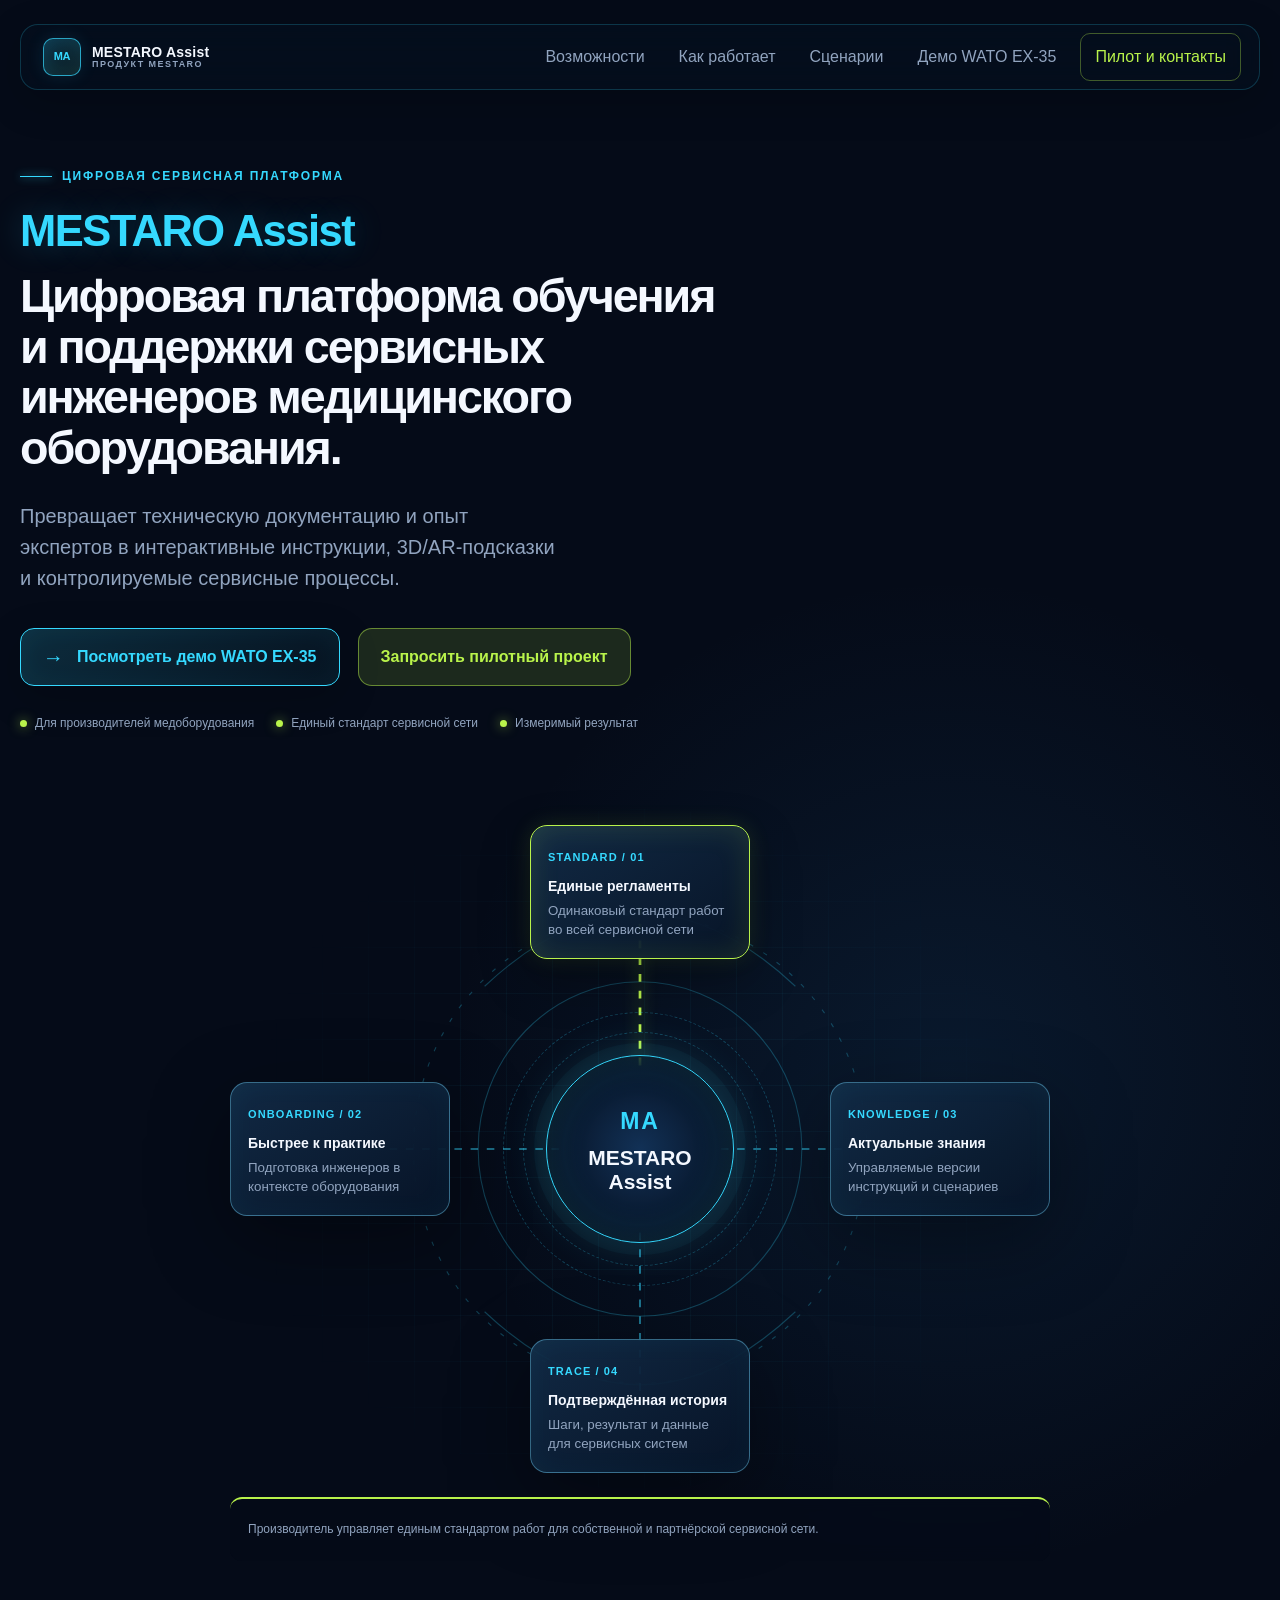
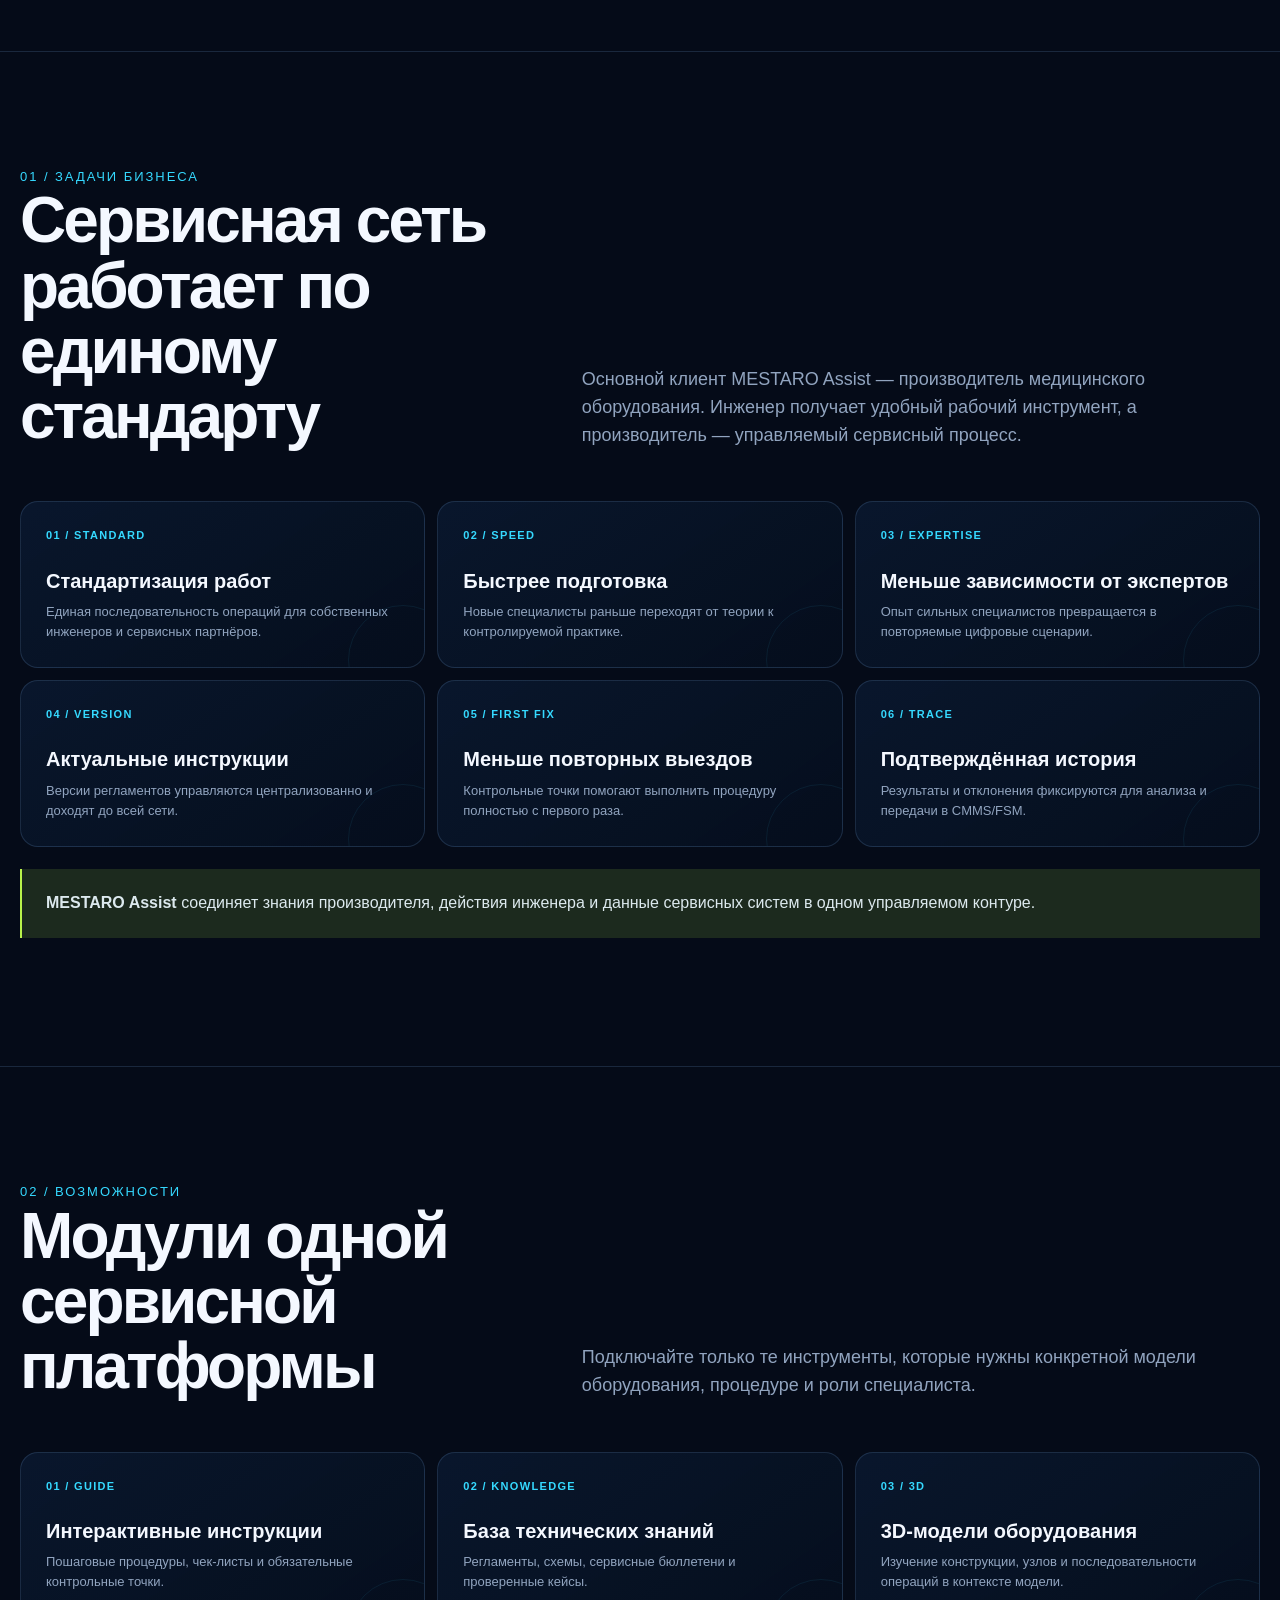
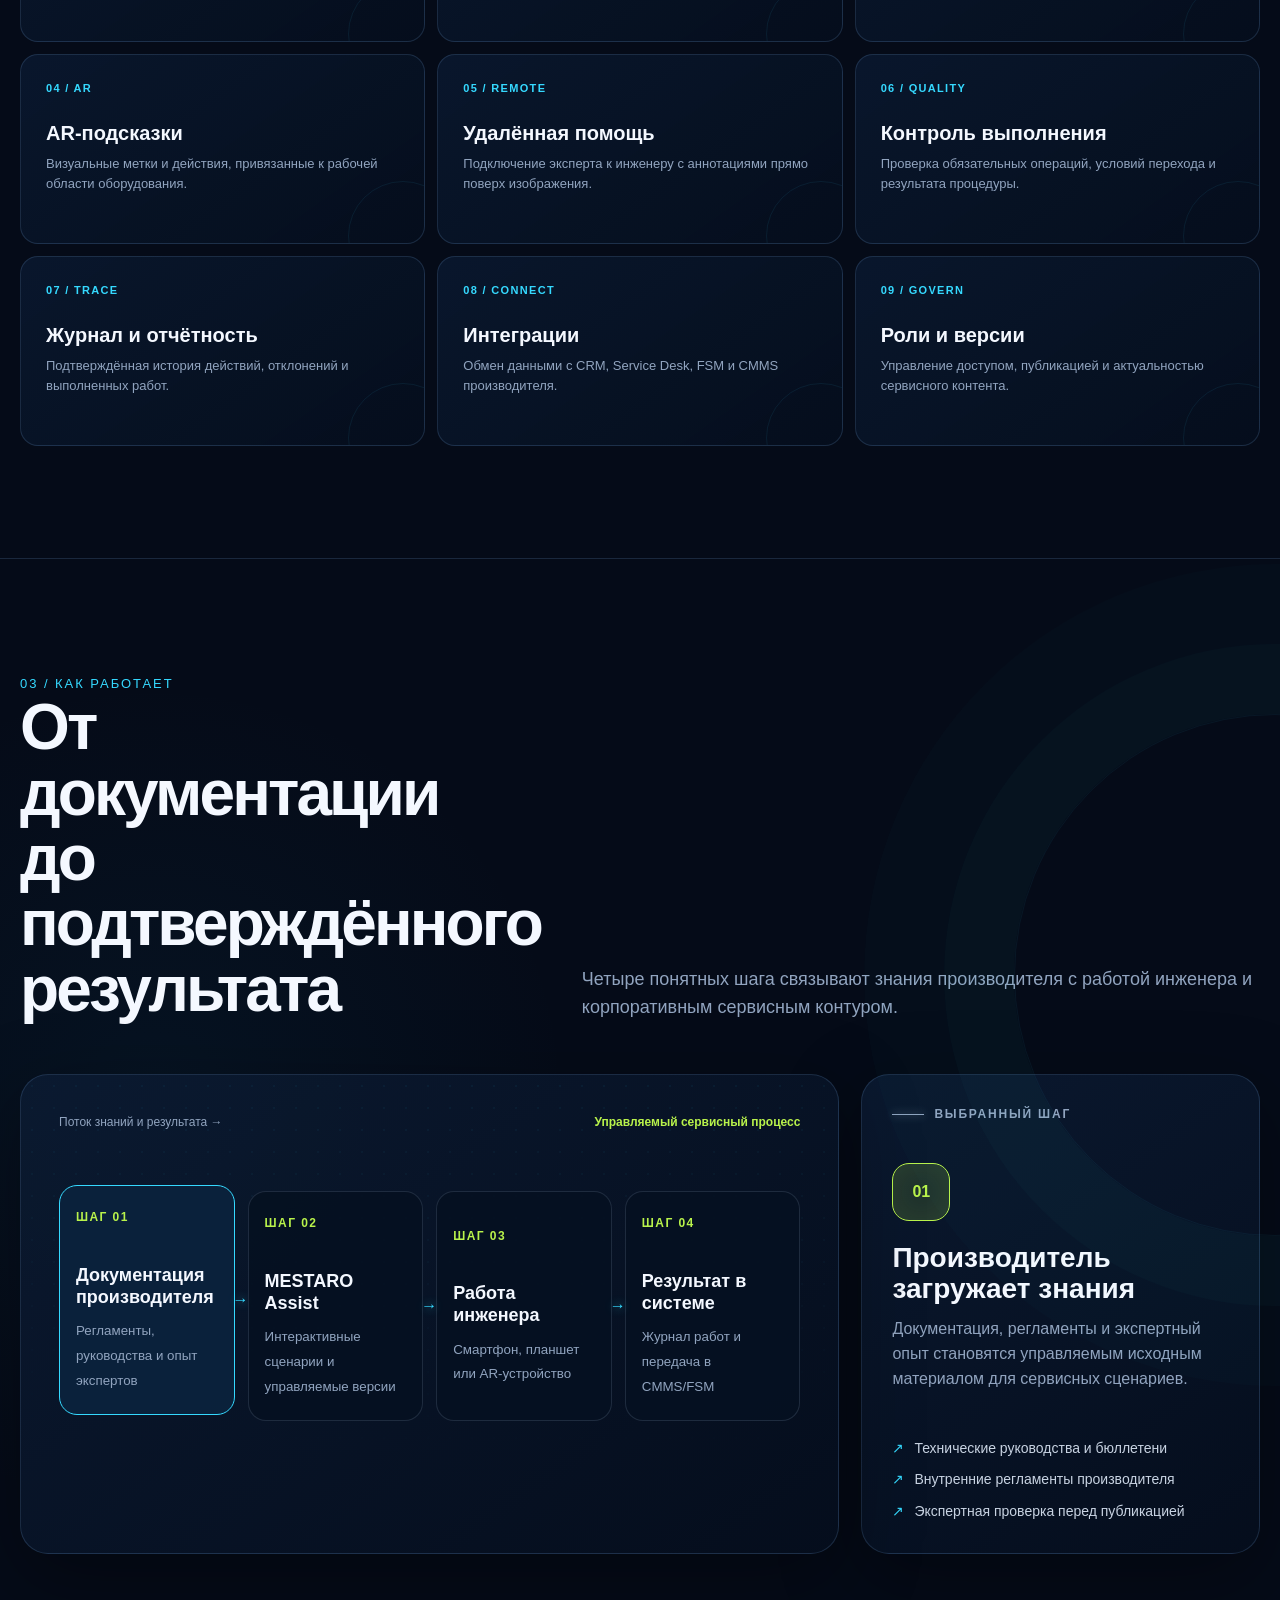
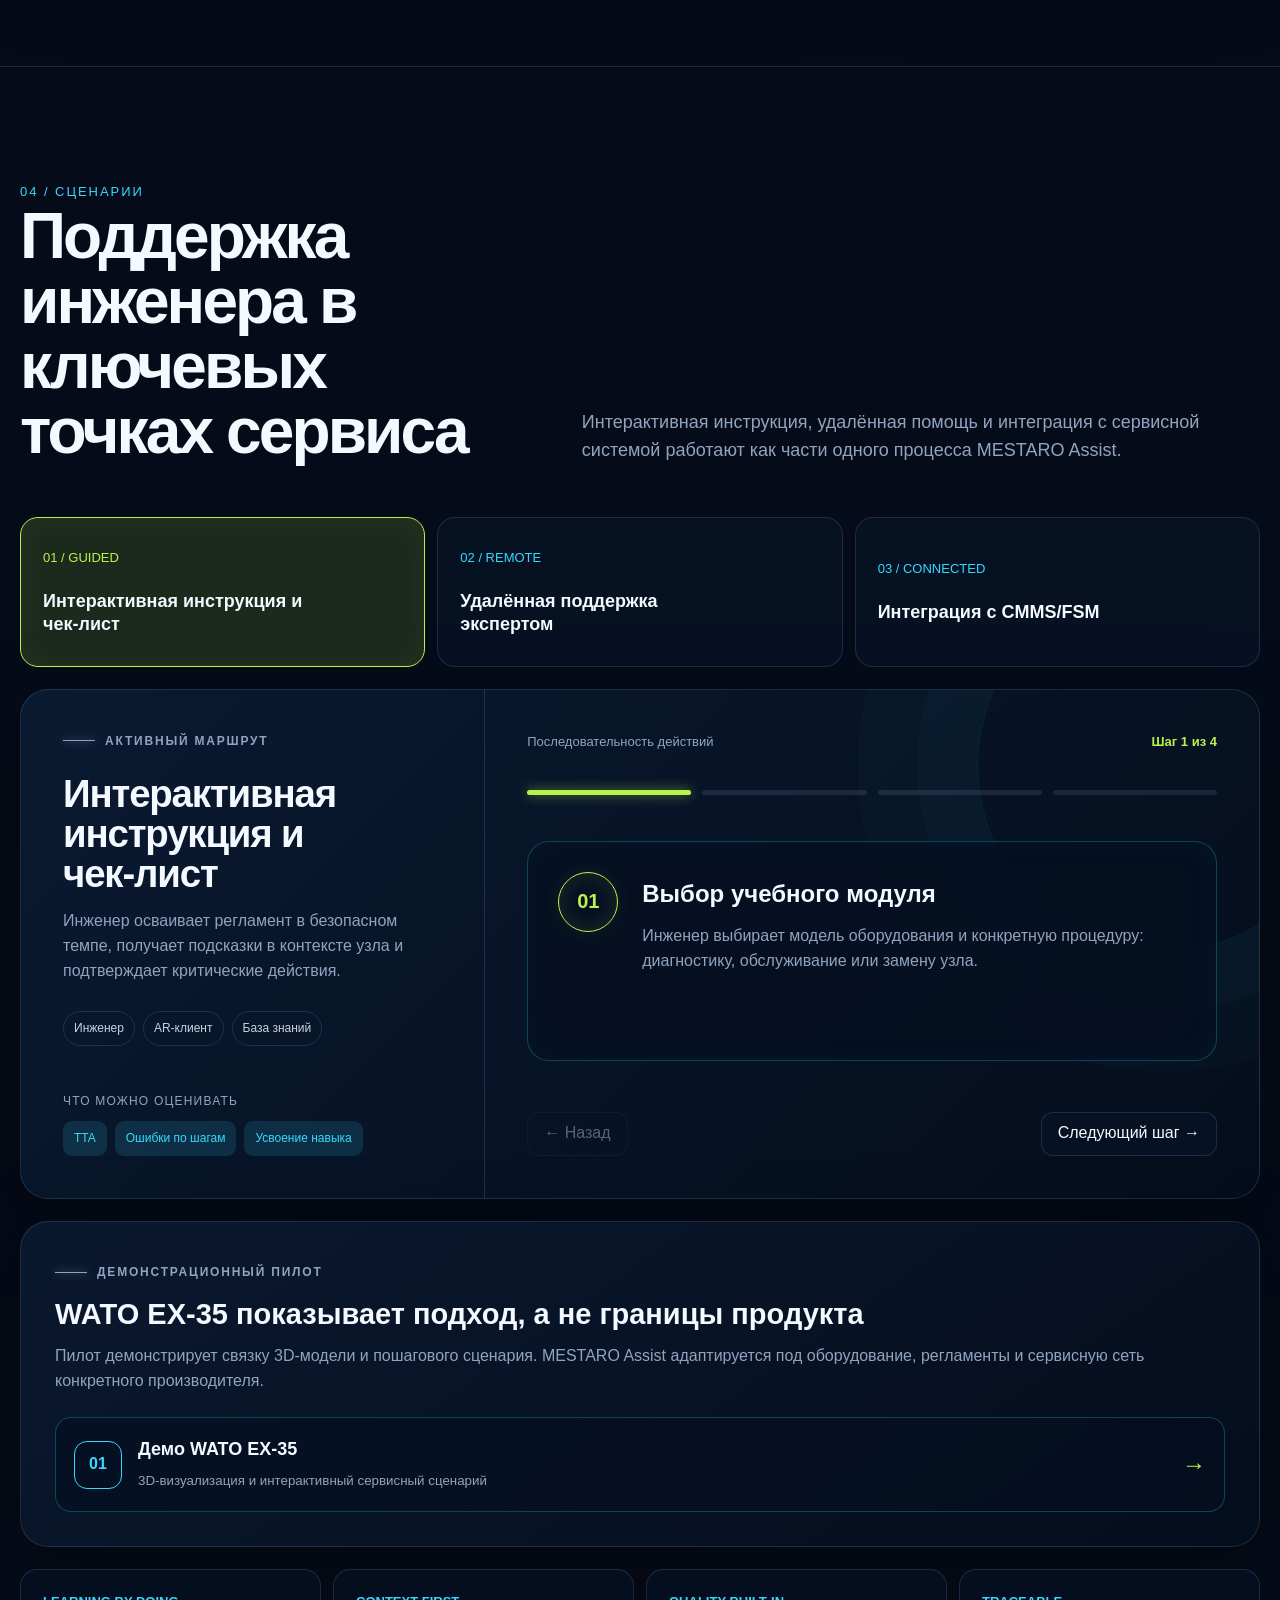
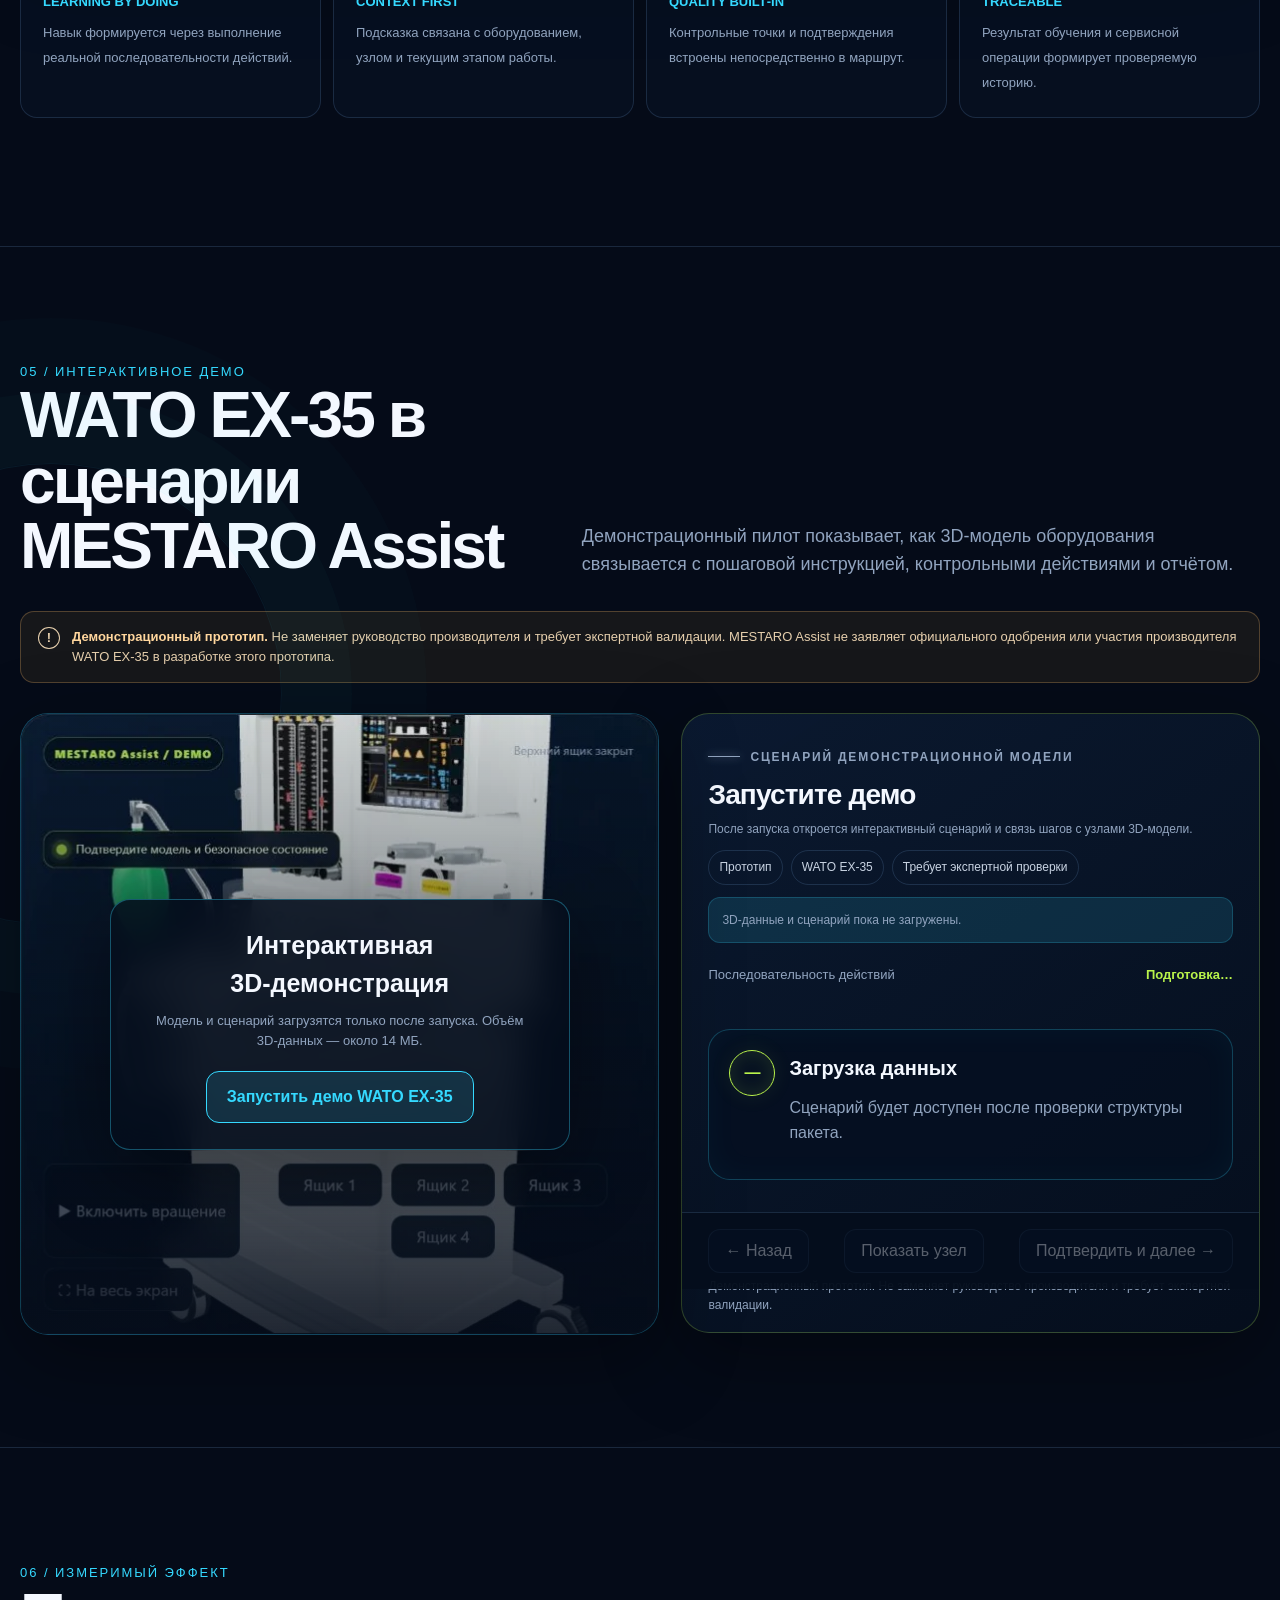
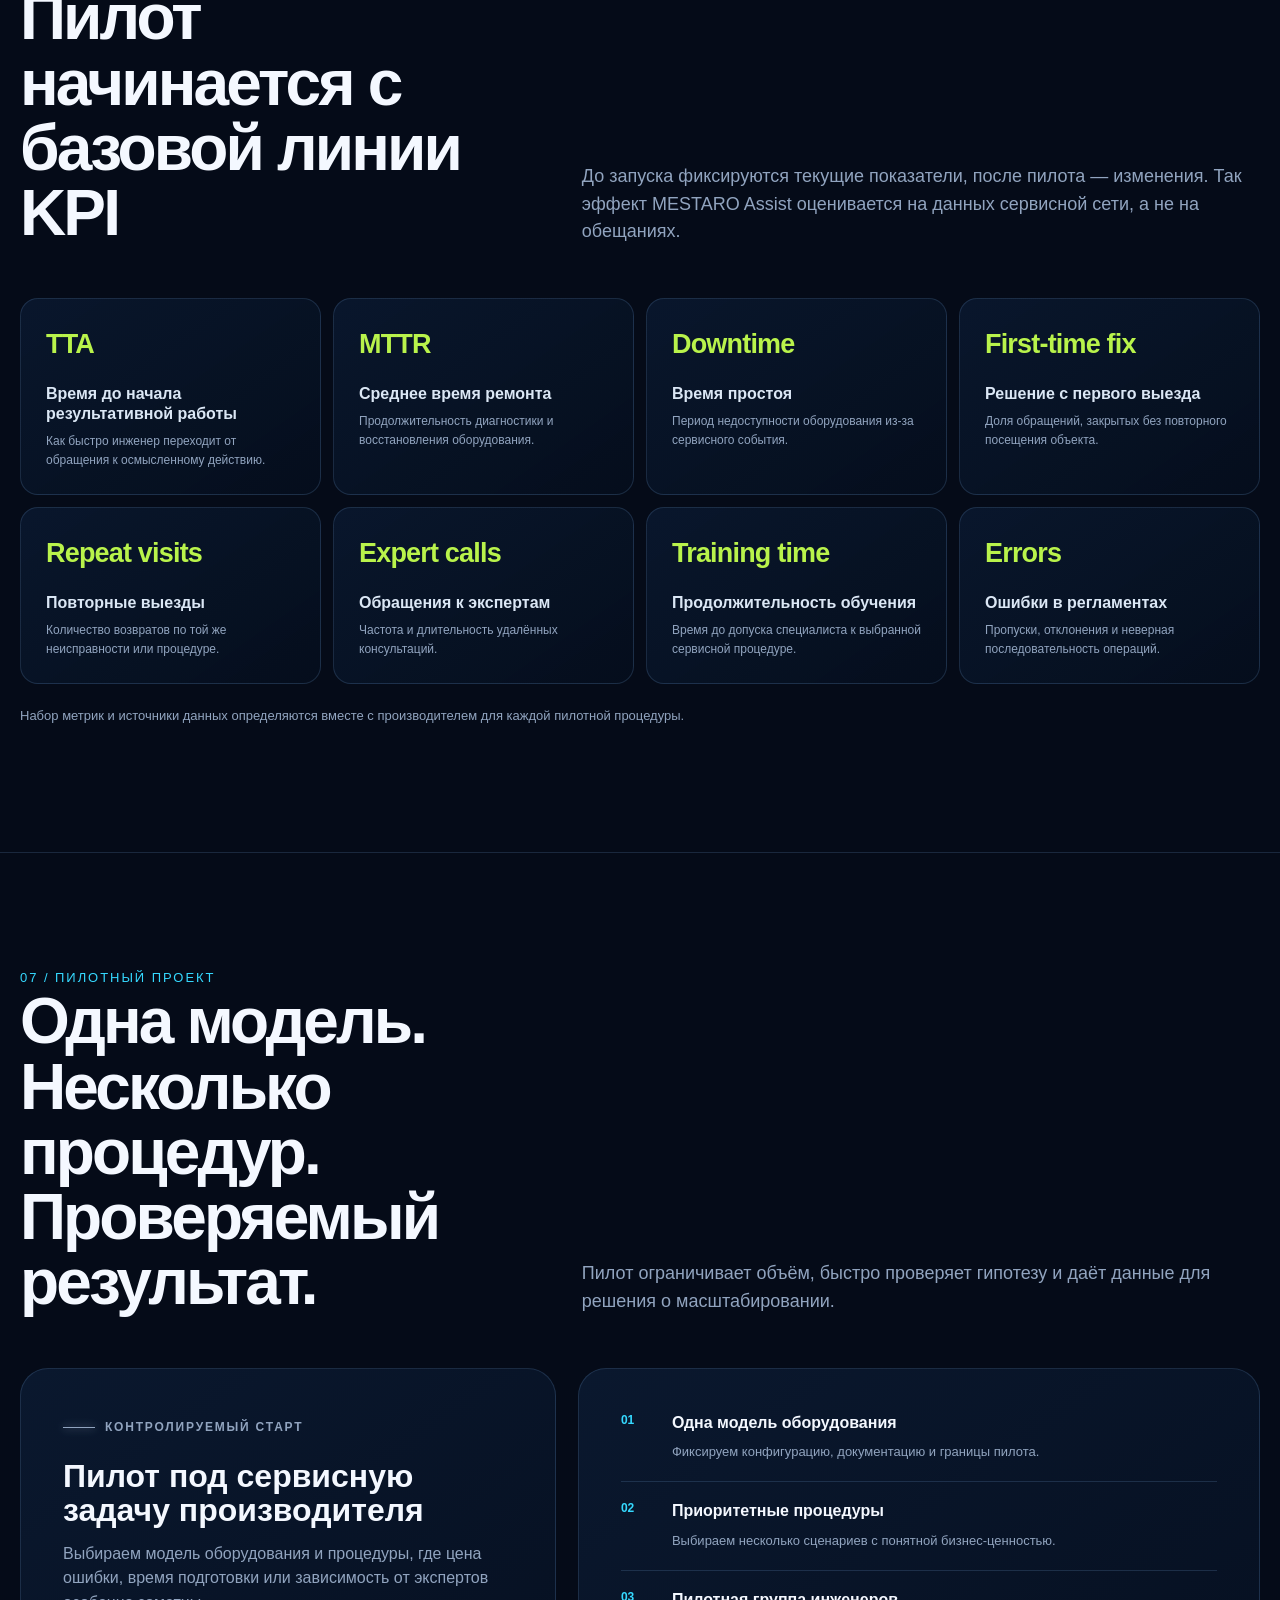
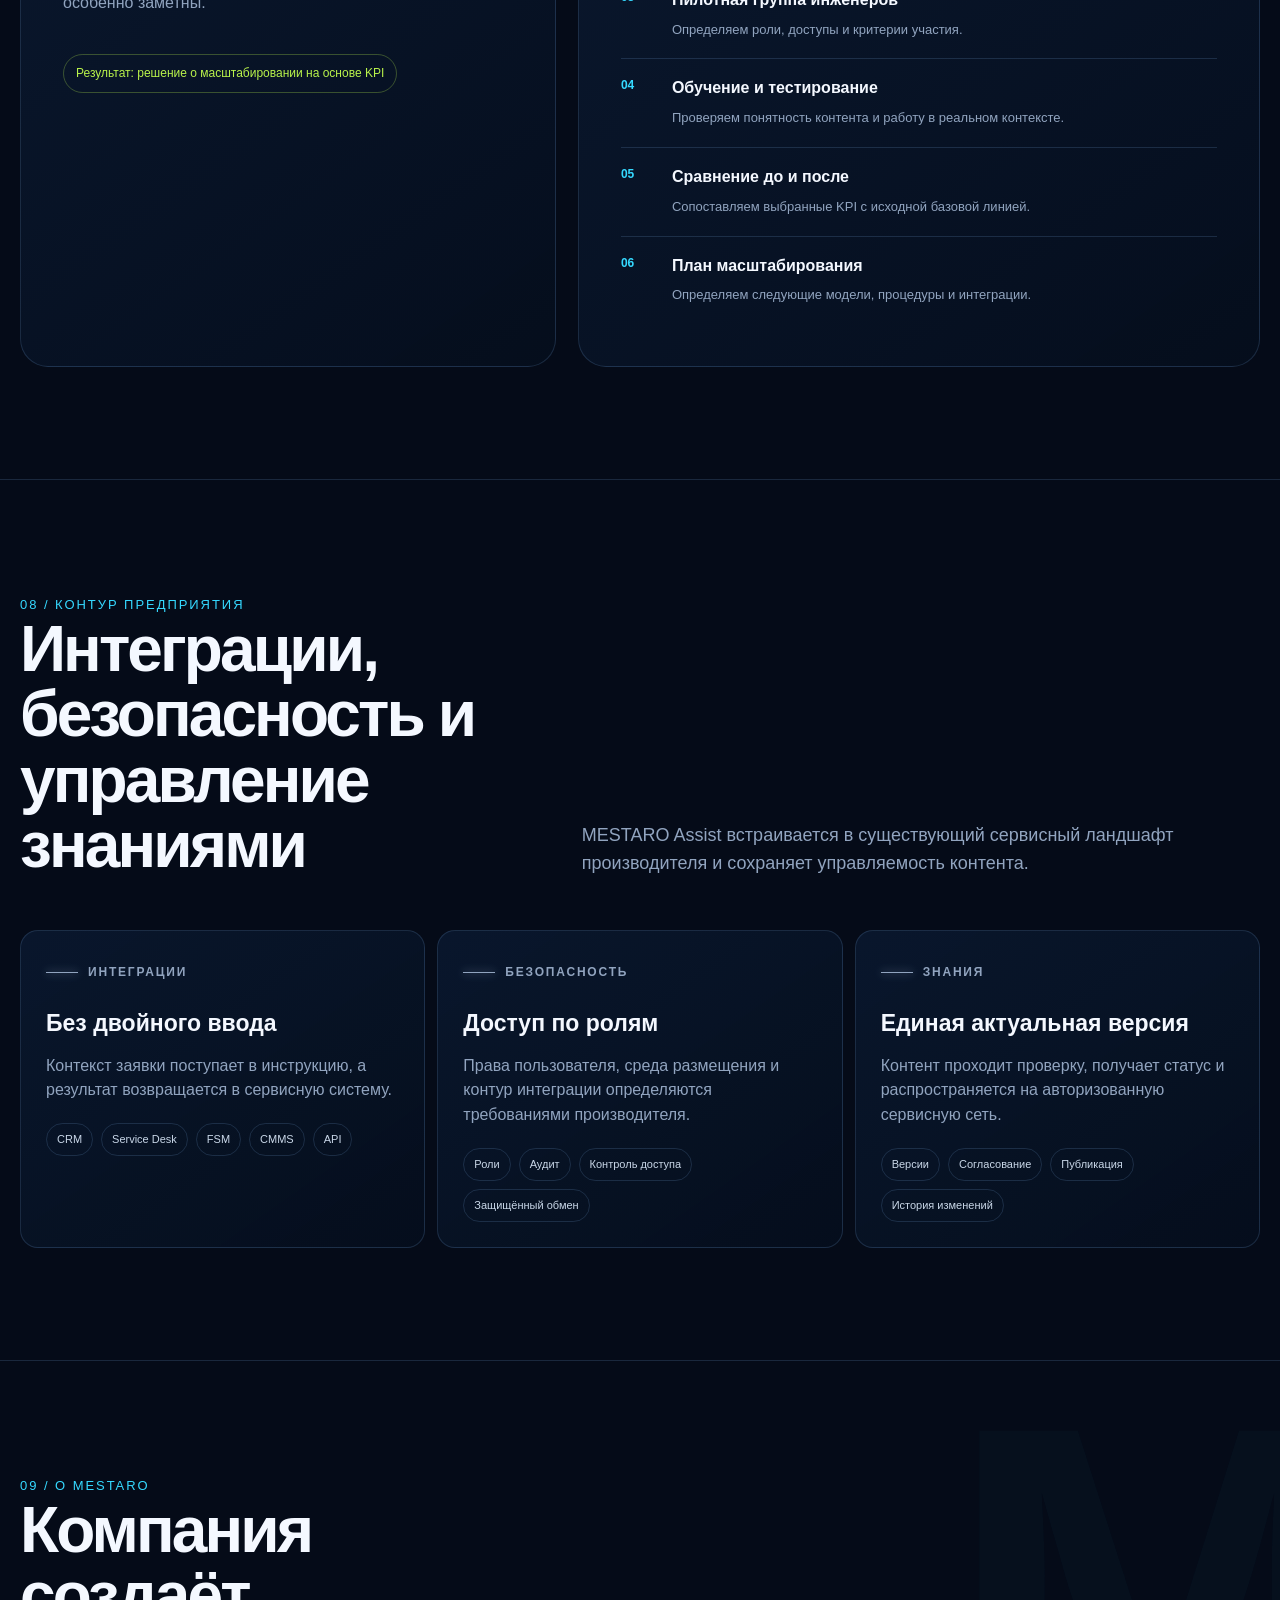
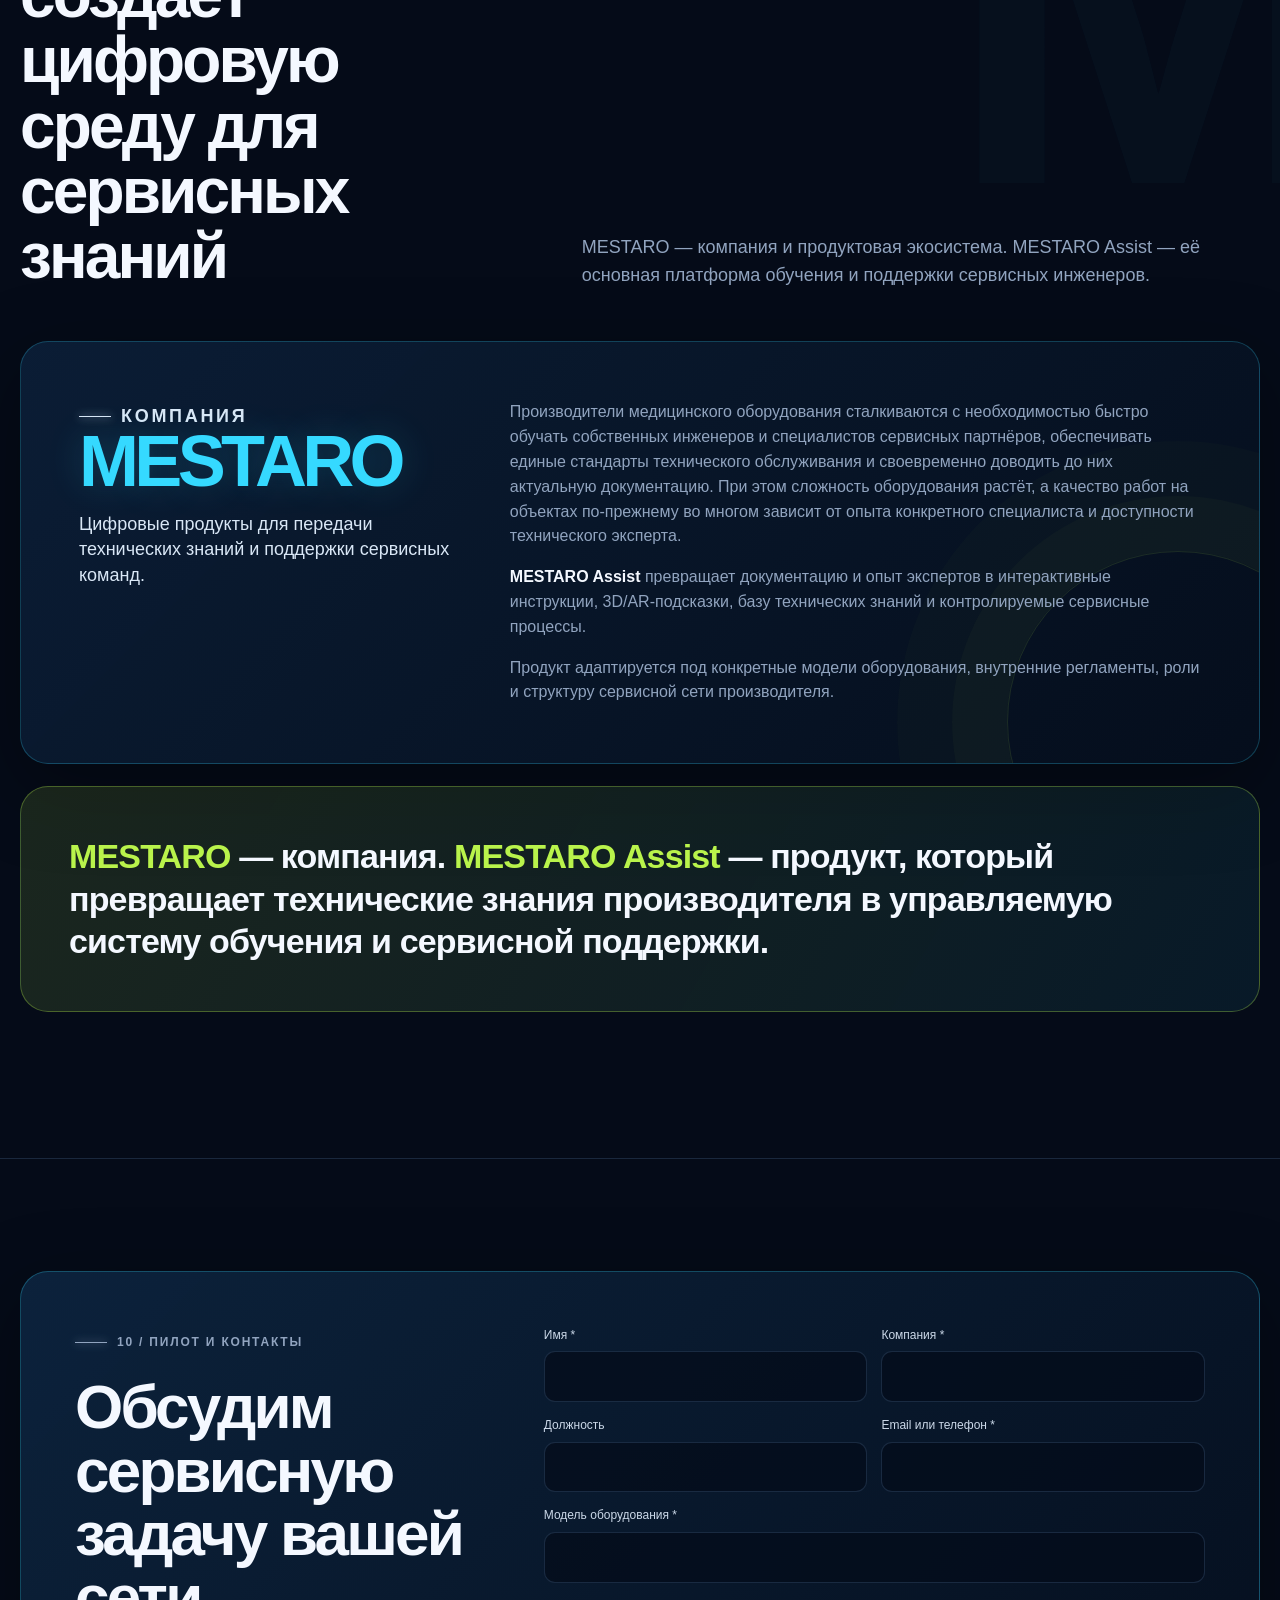
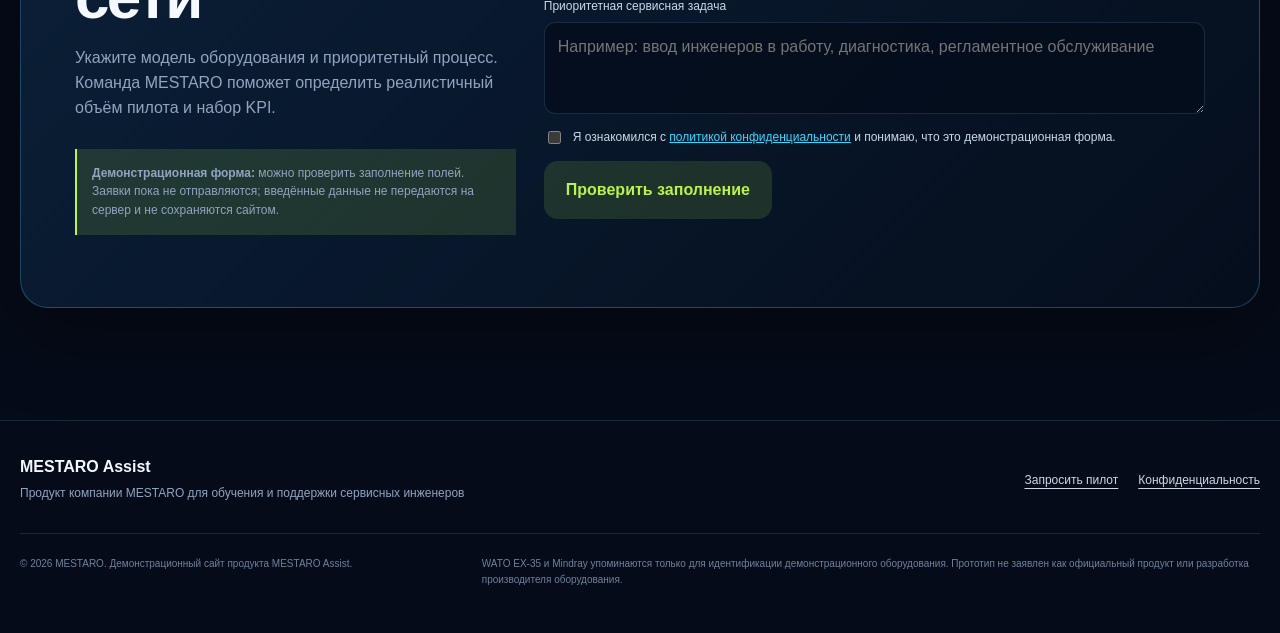
==== commit fcb5eca8: "Align Assist tiles and dashed connections" ====
--- a/index.html
+++ b/index.html
@@ -240,9 +240,13 @@
 
     .system-map {
       position: relative;
-      min-height: 680px;
+      width: min(100%, 820px);
+      justify-self: center;
+      margin-bottom: 96px;
       isolation: isolate;
     }
+    /* Разница сторон сохраняет одинаковые промежутки между кругом и всеми плитками. */
+    .system-map::before { content: ""; display: block; padding-top: calc(100% - 140px); }
     .map-grid, .map-lines { position: absolute; inset: 0; width: 100%; height: 100%; }
     .map-grid {
       z-index: -2;
@@ -287,7 +291,7 @@
       position: absolute;
       z-index: 2;
       width: 220px;
-      min-height: 110px;
+      min-height: 134px;
       padding: 17px;
       border: 1px solid rgba(107, 201, 239, .45);
       border-radius: 17px;
@@ -295,27 +299,26 @@
       box-shadow: var(--shadow), inset 0 0 30px rgba(53, 217, 255, .04);
       text-align: left;
       cursor: pointer;
-      transition: transform .2s ease, border-color .2s ease, box-shadow .2s ease;
+      transition: border-color .2s ease, box-shadow .2s ease;
     }
     .orbit-node:hover, .orbit-node[aria-pressed="true"] {
       z-index: 5;
       border-color: var(--lime);
       box-shadow: 0 18px 48px rgba(0,0,0,.35), inset 0 0 30px var(--lime-soft), 0 0 22px rgba(185, 243, 75, .12);
-      transform: translateY(-4px);
     }
     .orbit-node b { display: block; margin-bottom: 5px; font-size: 14px; }
     .orbit-node small { display: block; color: var(--muted); line-height: 1.4; }
     .node-kicker { display: inline-block; margin-bottom: 10px; color: var(--cyan); font-size: 11px; font-weight: 800; letter-spacing: .1em; }
-    .node-1 { top: 3%; left: calc(50% - 110px); }
-    .node-2 { top: calc(50% - 55px); left: 0; }
-    .node-3 { top: calc(50% - 55px); right: 0; }
-    .node-4 { bottom: 72px; left: calc(50% - 110px); }
+    .node-1 { top: 16px; left: 50%; translate: -50% 0; }
+    .node-2 { top: 50%; left: 0; translate: 0 -50%; }
+    .node-3 { top: 50%; right: 0; translate: 0 -50%; }
+    .node-4 { bottom: 16px; left: 50%; translate: -50% 0; }
     .map-detail {
       position: absolute;
       z-index: 6;
       left: 0;
       right: 0;
-      bottom: 0;
+      top: calc(100% + 8px);
       display: flex;
       align-items: center;
       min-height: 64px;
@@ -986,7 +989,8 @@
     .nav-links .nav-cta:hover { background: var(--lime-soft); }
 
     .hero {
-      grid-template-columns: minmax(0, .98fr) minmax(520px, 1.02fr);
+      width: min(calc(100% - 40px), 1600px);
+      grid-template-columns: minmax(0, .98fr) minmax(820px, 1.02fr);
       gap: clamp(30px, 5vw, 70px);
       padding-top: 82px;
     }
@@ -1175,10 +1179,14 @@
     @keyframes dash { to { stroke-dashoffset: -180; } }
     @keyframes marker-pulse { 50% { opacity: .58; transform: scale(.82); } }
 
+    @media (max-width: 1280px) {
+      .hero { grid-template-columns: 1fr; }
+      .hero-copy { max-width: 750px; }
+    }
+
     @media (max-width: 1060px) {
       .hero { grid-template-columns: 1fr; padding-top: 90px; }
       .hero-copy { max-width: 750px; }
-      .system-map { min-height: 620px; }
       .architecture-layout { grid-template-columns: 1fr; }
       .scenario-theory-grid { grid-template-columns: 1fr; }
       .detail-panel { min-height: 360px; }
@@ -1200,10 +1208,11 @@
       .nav-links { gap: 0; }
       .nav-links a { padding: 10px 8px; font-size: 13px; }
       .hero { min-height: auto; padding: 80px 0 58px; }
-      .system-map { display: grid; grid-template-columns: 1fr 1fr; gap: 10px; min-height: auto; padding-top: 230px; }
+      .system-map { display: grid; grid-template-columns: 1fr 1fr; grid-auto-rows: 1fr; gap: 10px; min-height: auto; margin-bottom: 0; padding-top: 230px; }
+      .system-map::before { display: none; }
       .map-grid, .map-lines { display: none; }
       .core { top: 105px; width: 168px; }
-      .orbit-node { position: relative; inset: auto; width: auto; min-height: 125px; }
+      .orbit-node { position: relative; inset: auto; width: auto; min-height: 134px; translate: none; }
       .map-detail { display: none; }
       .section { padding: 78px 0; }
       .section-heading { grid-template-columns: 1fr; gap: 20px; margin-bottom: 36px; }
@@ -1362,10 +1371,10 @@
         <svg class="map-lines" viewBox="0 0 760 610" preserveAspectRatio="none" aria-hidden="true">
           <circle class="ring" cx="380" cy="305" r="210"></circle>
           <circle cx="380" cy="305" r="150"></circle>
-          <path class="route route-1 active" d="M380 197 L380 82"></path>
-          <path class="route route-2" d="M286 305 L112 305"></path>
-          <path class="route route-3" d="M474 305 L648 305"></path>
-          <path class="route route-4" d="M380 413 L380 535"></path>
+          <path class="route route-1 active" d="M380 305 L380 82"></path>
+          <path class="route route-2" d="M380 305 L112 305"></path>
+          <path class="route route-3" d="M380 305 L648 305"></path>
+          <path class="route route-4" d="M380 305 L380 535"></path>
           <path d="M236 159 Q380 28 524 159"></path>
           <path d="M236 451 Q380 582 524 451"></path>
         </svg>
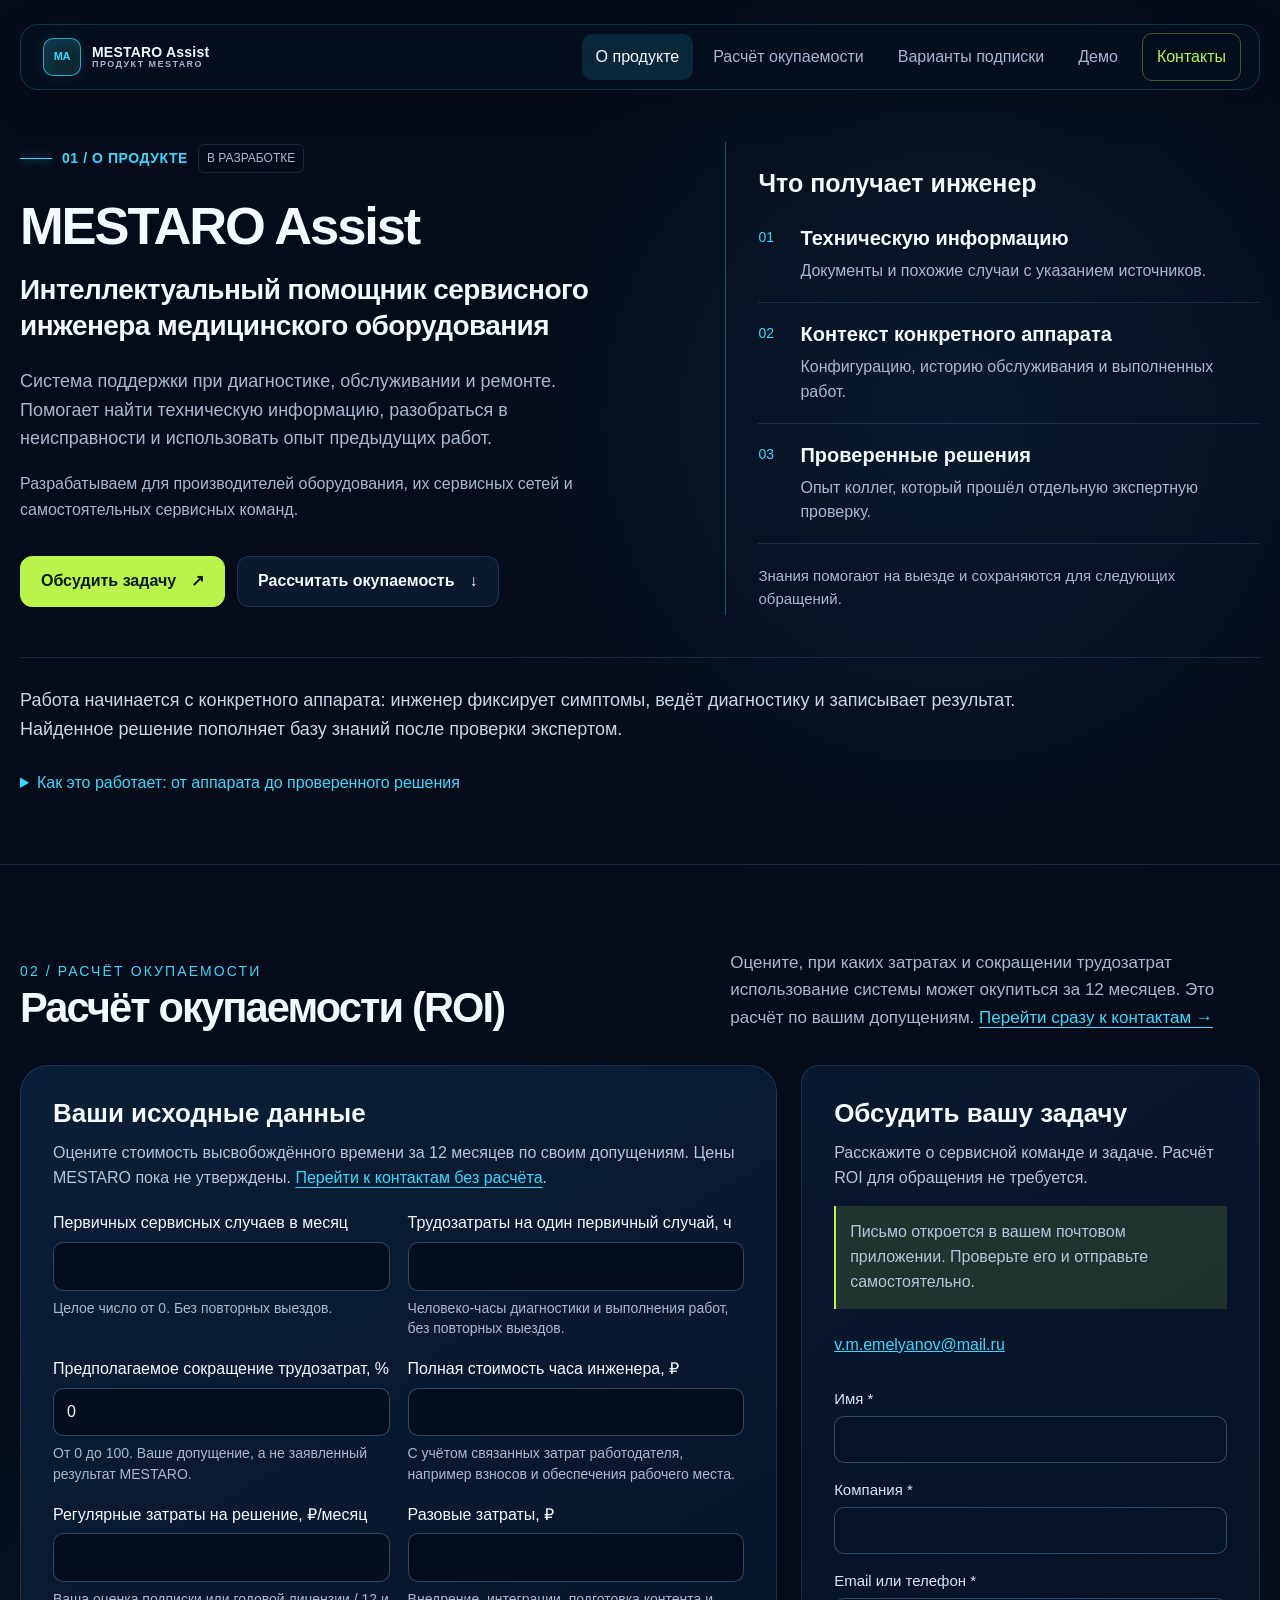
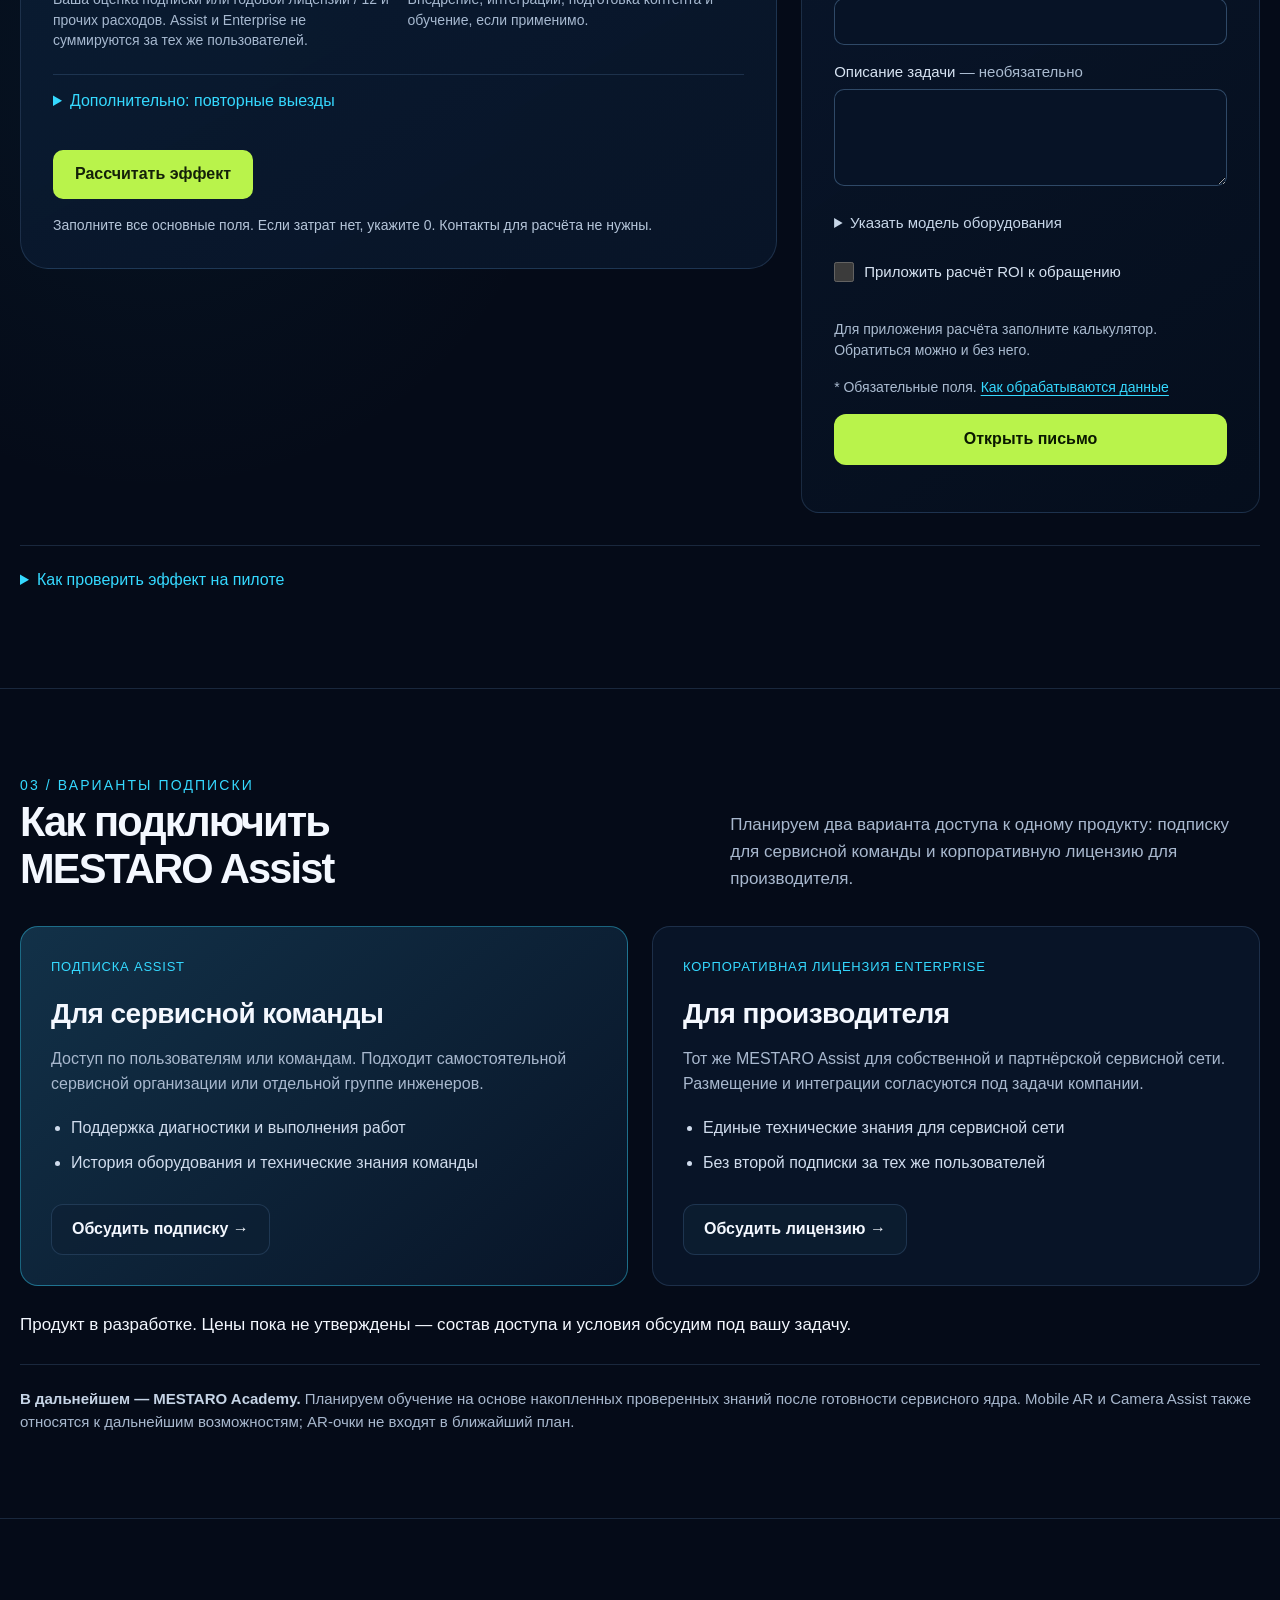
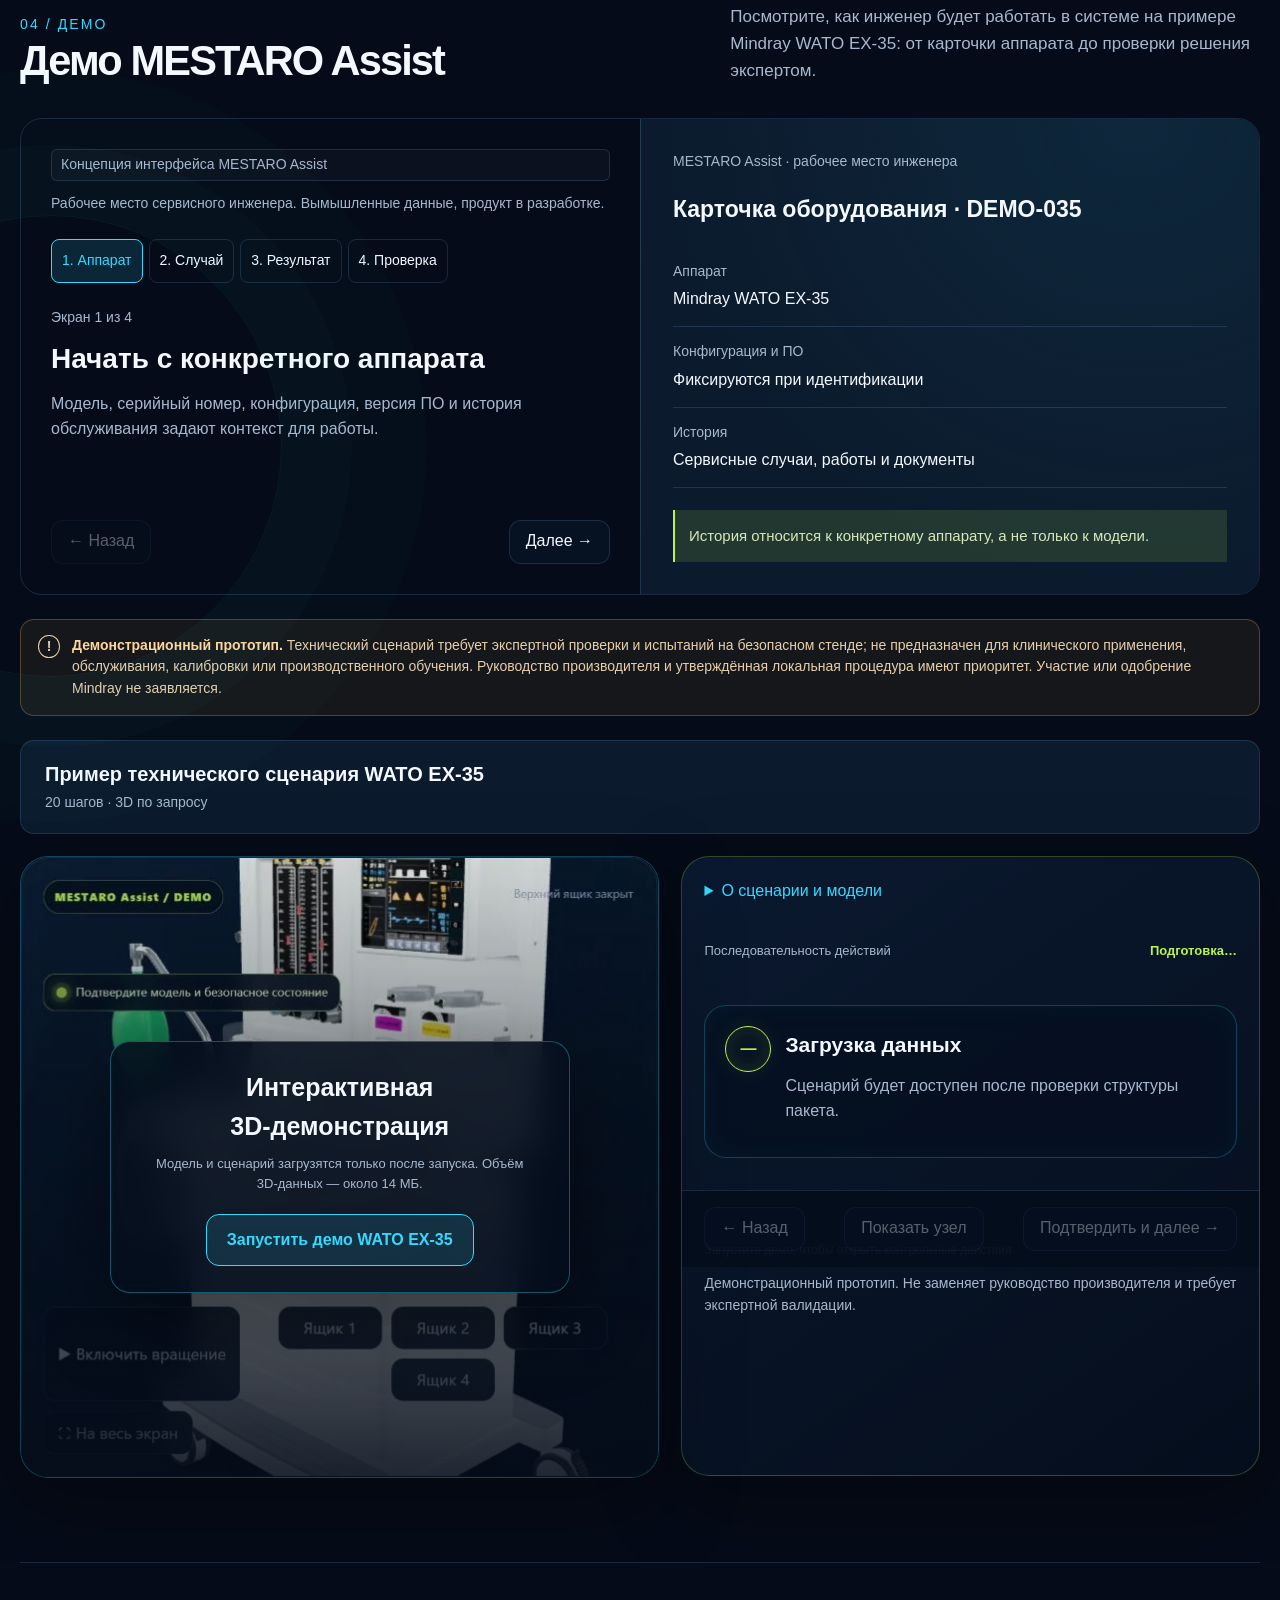
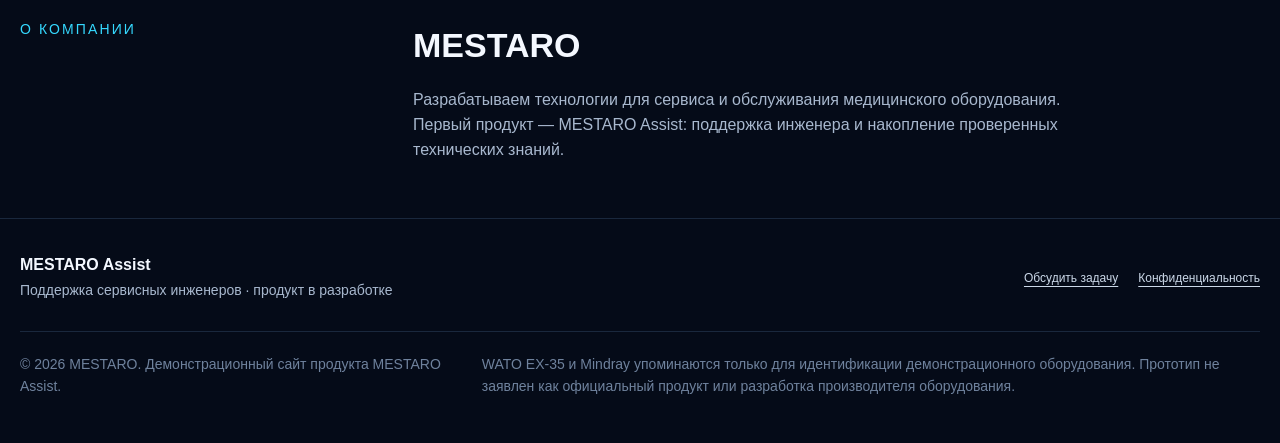
==== commit c4531a92: "Clarify Assist website and add ROI calculator" ====
--- a/index.html
+++ b/index.html
@@ -4,7 +4,7 @@
   <meta charset="utf-8">
   <meta name="viewport" content="width=device-width, initial-scale=1">
   <title>MESTARO Assist — поддержка сервисных инженеров медицинского оборудования</title>
-  <meta name="description" content="MESTARO Assist превращает техническую документацию и опыт экспертов в интерактивные инструкции, 3D/AR‑подсказки и контролируемые сервисные процессы.">
+  <meta name="description" content="Разрабатываем MESTARO Assist — поддержку инженера при диагностике и обслуживании медицинского оборудования. Демо WATO EX-35 и оценка ROI по вашим данным.">
   <meta name="robots" content="index, follow, max-image-preview:large">
   <meta name="theme-color" content="#050b18">
   <link rel="canonical" href="https://mestaro.tech/">
@@ -16,18 +16,18 @@
   <meta property="og:locale" content="ru_RU">
   <meta property="og:site_name" content="MESTARO Assist">
   <meta property="og:title" content="MESTARO Assist — поддержка сервисных инженеров медицинского оборудования">
-  <meta property="og:description" content="Интерактивные инструкции, 3D/AR‑подсказки и управляемые сервисные процессы для производителей медицинского оборудования.">
+  <meta property="og:description" content="MESTARO Assist в разработке: история аппарата, диагностика и проверенные технические знания для сервисной сети.">
   <meta property="og:url" content="https://mestaro.tech/">
   <meta property="og:image" content="https://mestaro.tech/assets/brand/mestaro-assist-og.png">
   <meta property="og:image:type" content="image/png">
   <meta property="og:image:width" content="1200">
   <meta property="og:image:height" content="630">
-  <meta property="og:image:alt" content="MESTARO Assist — цифровая платформа обучения и поддержки сервисных инженеров">
+  <meta property="og:image:alt" content="MESTARO Assist — поддержка сервисных инженеров">
   <meta name="twitter:card" content="summary_large_image">
   <meta name="twitter:title" content="MESTARO Assist — поддержка сервисных инженеров">
-  <meta name="twitter:description" content="Интерактивные инструкции, 3D/AR‑подсказки и управляемые сервисные процессы.">
+  <meta name="twitter:description" content="Поддержка диагностики и обслуживания оборудования. Продукт в разработке.">
   <meta name="twitter:image" content="https://mestaro.tech/assets/brand/mestaro-assist-og.png">
-  <meta name="twitter:image:alt" content="MESTARO Assist — цифровая платформа обучения и поддержки сервисных инженеров">
+  <meta name="twitter:image:alt" content="MESTARO Assist — поддержка сервисных инженеров">
 
   <script type="application/ld+json">
   {
@@ -49,7 +49,7 @@
         "brand": { "@id": "https://mestaro.tech/#organization" },
         "applicationCategory": "BusinessApplication",
         "operatingSystem": "Web",
-        "description": "Цифровая платформа обучения и поддержки сервисных инженеров медицинского оборудования.",
+        "description": "Разрабатываемая система поддержки сервисных инженеров медицинского оборудования.",
         "publisher": { "@id": "https://mestaro.tech/#organization" }
       }
     ]
@@ -1322,8 +1322,11 @@
       .reveal { opacity: 1; transform: none; }
     }
   </style>
+  <link rel="stylesheet" href="assets/site/site.css?v=3">
+  <link rel="stylesheet" href="assets/site/roi.css?v=1">
+  <link rel="stylesheet" href="assets/site/contact.css?v=1">
 </head>
-<body>
+<body class="site-update">
   <a class="skip-link" href="#main">Перейти к содержанию</a>
 
   <header class="site-header shell">
@@ -1337,223 +1340,270 @@
         <span class="nav-toggle-icon" aria-hidden="true"><i></i><i></i></span>
       </button>
       <div class="nav-links" id="nav-links">
-        <a href="#capabilities">Возможности</a>
-        <a href="#how-it-works">Как работает</a>
-        <a href="#scenarios">Сценарии</a>
-        <a href="#demo">Демо WATO EX‑35</a>
-        <a class="nav-cta" href="#contact">Пилот и контакты</a>
+        <a href="#top">О продукте</a>
+        <a href="#roi">Расчёт окупаемости</a>
+        <a href="#capabilities">Варианты подписки</a>
+        <a href="#demo">Демо</a>
+        <a class="nav-cta" href="#contact">Контакты</a>
       </div>
     </nav>
   </header>
 
   <main id="main">
     <section class="hero shell" id="top" aria-labelledby="hero-title">
-      <div class="hero-copy reveal">
-        <p class="eyebrow">Цифровая сервисная платформа</p>
-        <h1 class="hero-title" id="hero-title">
-          <span class="hero-product">MESTARO Assist</span>
-          <span class="hero-headline">Цифровая платформа обучения и поддержки сервисных инженеров медицинского оборудования.</span>
-        </h1>
-        <p class="hero-lead">Превращает техническую документацию и опыт экспертов в интерактивные инструкции, 3D/AR‑подсказки и контролируемые сервисные процессы.</p>
+      <div class="hero-copy">
+        <p class="eyebrow">01 / О ПРОДУКТЕ <span class="development-label">В разработке</span></p>
+        <h1 class="hero-title" id="hero-title">MESTARO Assist</h1>
+        <p class="hero-summary">Интеллектуальный помощник сервисного инженера медицинского оборудования</p>
+        <p class="hero-lead">Система поддержки при диагностике, обслуживании и ремонте. Помогает найти техническую информацию, разобраться в неисправности и использовать опыт предыдущих работ.</p>
+        <p class="hero-audience">Разрабатываем для производителей оборудования, их сервисных сетей и самостоятельных сервисных команд.</p>
         <div class="hero-actions">
-          <a class="primary-action" href="#demo"><span class="arrow" aria-hidden="true">→</span> Посмотреть демо WATO EX‑35</a>
-          <a class="secondary-action" href="#contact">Запросить пилотный проект</a>
+          <a class="primary-action" href="#contact">Обсудить задачу <span aria-hidden="true">↗</span></a>
+          <a class="secondary-action" href="#roi">Рассчитать окупаемость <span aria-hidden="true">↓</span></a>
         </div>
-        <ul class="hero-proof" aria-label="Ключевые свойства платформы">
-          <li>Для производителей медоборудования</li>
-          <li>Единый стандарт сервисной сети</li>
-          <li>Измеримый результат</li>
-        </ul>
       </div>
-
-      <section class="system-map reveal" aria-label="Ценность MESTARO Assist для сервисной сети">
-        <div class="map-grid" aria-hidden="true"></div>
-        <svg class="map-lines" viewBox="0 0 760 610" preserveAspectRatio="none" aria-hidden="true">
-          <circle class="ring" cx="380" cy="305" r="210"></circle>
-          <circle cx="380" cy="305" r="150"></circle>
-          <path class="route route-1 active" d="M380 305 L380 82"></path>
-          <path class="route route-2" d="M380 305 L112 305"></path>
-          <path class="route route-3" d="M380 305 L648 305"></path>
-          <path class="route route-4" d="M380 305 L380 535"></path>
-          <path d="M236 159 Q380 28 524 159"></path>
-          <path d="M236 451 Q380 582 524 451"></path>
-        </svg>
-        <div class="core" aria-hidden="true"><div><span class="core-icon">MA</span><strong>MESTARO Assist</strong></div></div>
-
-        <button class="orbit-node node-1" type="button" data-map-node="1" aria-pressed="true">
-          <span class="node-kicker">STANDARD / 01</span><b>Единые регламенты</b><small>Одинаковый стандарт работ во всей сервисной сети</small>
-        </button>
-        <button class="orbit-node node-2" type="button" data-map-node="2" aria-pressed="false">
-          <span class="node-kicker">ONBOARDING / 02</span><b>Быстрее к практике</b><small>Подготовка инженеров в контексте оборудования</small>
-        </button>
-        <button class="orbit-node node-3" type="button" data-map-node="3" aria-pressed="false">
-          <span class="node-kicker">KNOWLEDGE / 03</span><b>Актуальные знания</b><small>Управляемые версии инструкций и сценариев</small>
-        </button>
-        <button class="orbit-node node-4" type="button" data-map-node="4" aria-pressed="false">
-          <span class="node-kicker">TRACE / 04</span><b>Подтверждённая история</b><small>Шаги, результат и данные для сервисных систем</small>
-        </button>
-        <div class="map-detail" id="map-detail" aria-live="polite">Производитель управляет единым стандартом работ для собственной и партнёрской сервисной сети.</div>
-      </section>
-    </section>
-
-    <section class="section outcomes" id="outcomes" aria-labelledby="outcomes-title">
-      <div class="shell">
-        <div class="section-heading reveal">
-          <div><span class="section-index">01 / ЗАДАЧИ БИЗНЕСА</span><h2 id="outcomes-title">Сервисная сеть работает по единому стандарту</h2></div>
-          <p>Основной клиент MESTARO Assist — производитель медицинского оборудования. Инженер получает удобный рабочий инструмент, а производитель — управляемый сервисный процесс.</p>
+      <aside class="assist-explainer" aria-labelledby="assist-help-title">
+        <h2 id="assist-help-title">Что получает инженер</h2>
+        <ol class="assist-benefits">
+          <li><span aria-hidden="true">01</span><div><h3>Техническую информацию</h3><p>Документы и похожие случаи с указанием источников.</p></div></li>
+          <li><span aria-hidden="true">02</span><div><h3>Контекст конкретного аппарата</h3><p>Конфигурацию, историю обслуживания и выполненных работ.</p></div></li>
+          <li><span aria-hidden="true">03</span><div><h3>Проверенные решения</h3><p>Опыт коллег, который прошёл отдельную экспертную проверку.</p></div></li>
+        </ol>
+        <p class="assist-explainer-note">Знания помогают на выезде и сохраняются для следующих обращений.</p>
+      </aside>
+      <div class="product-story" id="outcomes">
+        <p class="product-story-intro">Работа начинается с конкретного аппарата: инженер фиксирует симптомы, ведёт диагностику и записывает результат. Найденное решение пополняет базу знаний после проверки экспертом.</p>
+        <details class="product-details" id="how-it-works">
+          <summary>Как это работает: от аппарата до проверенного решения</summary>
+          <p class="product-detail-intro">Сервисный случай связывает аппарат, симптомы, диагностику, действия инженера и результат. Ниже — пример пути на вымышленных данных WATO EX‑35.</p>
+        <div class="journey-equipment"><span class="status-dot" aria-hidden="true"></span><strong>WATO EX‑35 · DEMO‑035</strong><span>Пример пути инженера</span></div>
+        <ol class="journey-flow">
+          <li><span>01</span><h3>Открыть случай</h3><p>Аппарат, история, симптомы и запрос.</p></li>
+          <li><span>02</span><h3>Провести диагностику</h3><p>Наблюдения, измерения и источники.</p></li>
+          <li><span>03</span><h3>Выполнить сценарий</h3><p>Действия инженера и обязательные проверки.</p></li>
+          <li><span>04</span><h3>Зафиксировать результат</h3><p>Закрытый случай и кандидат в решение.</p></li>
+          <li class="expert-step"><span>05 / ЭКСПЕРТ</span><h3>Проверить решение</h3><p>Отдельное подтверждение, версия и область применимости.</p></li>
+          <li><span>06</span><h3>Использовать снова</h3><p>Verified Solution — проверенное решение в базе знаний.</p></li>
+        </ol>
+        <p class="journey-note">Закрытие сервисного случая не подтверждает решение автоматически. Публикация — отдельное действие уполномоченного эксперта.</p>
+
+          <div class="product-knowledge" id="integration"><h3>Откуда берутся знания и как помогает ИИ</h3><p>Assist дополняет FSM, CMMS и Service Desk инженерными знаниями и поддержкой диагностики. ИИ помогает искать и сопоставлять информацию; решения подтверждает человек.</p>
+        <div class="knowledge-list">
+          <article><span>01</span><div><h3>ИИ помогает найти и сопоставить</h3><p>Поиск по документации с источниками, похожим случаям и проверенным решениям. Предложение ИИ остаётся гипотезой до подтверждения человеком.</p></div></article>
+          <article><span>02</span><div><h3>Знания связаны с оборудованием</h3><p>Производители, модели, узлы, симптомы, ошибки, действия и документы. Версии, роли доступа и история изменений помогают контролировать применимость решения.</p></div></article>
+          <article><span>03</span><div><h3>Интеграции — под процесс вашей сети</h3><p>Планируем обмен с существующими сервисными системами: контекст задания, результат работ и ссылки на оборудование. Состав интеграции определяем отдельно.</p></div></article>
         </div>
-        <div class="outcome-grid">
-          <article class="outcome-card reveal"><span class="outcome-no">01 / STANDARD</span><h3>Стандартизация работ</h3><p>Единая последовательность операций для собственных инженеров и сервисных партнёров.</p></article>
-          <article class="outcome-card reveal"><span class="outcome-no">02 / SPEED</span><h3>Быстрее подготовка</h3><p>Новые специалисты раньше переходят от теории к контролируемой практике.</p></article>
-          <article class="outcome-card reveal"><span class="outcome-no">03 / EXPERTISE</span><h3>Меньше зависимости от экспертов</h3><p>Опыт сильных специалистов превращается в повторяемые цифровые сценарии.</p></article>
-          <article class="outcome-card reveal"><span class="outcome-no">04 / VERSION</span><h3>Актуальные инструкции</h3><p>Версии регламентов управляются централизованно и доходят до всей сети.</p></article>
-          <article class="outcome-card reveal"><span class="outcome-no">05 / FIRST FIX</span><h3>Меньше повторных выездов</h3><p>Контрольные точки помогают выполнить процедуру полностью с первого раза.</p></article>
-          <article class="outcome-card reveal"><span class="outcome-no">06 / TRACE</span><h3>Подтверждённая история</h3><p>Результаты и отклонения фиксируются для анализа и передачи в CMMS/FSM.</p></article>
-        </div>
-        <p class="outcomes-summary reveal"><strong>MESTARO Assist</strong> соединяет знания производителя, действия инженера и данные сервисных систем в одном управляемом контуре.</p>
+
+          </div>
+        </details>
       </div>
     </section>
 
+    <section class="section contact-section" id="roi" aria-labelledby="roi-title">
+      <div class="shell">
+        <div class="section-heading"><div><span class="section-index">02 / РАСЧЁТ ОКУПАЕМОСТИ</span><h2 id="roi-title">Расчёт окупаемости (ROI)</h2></div><p>Оцените, при каких затратах и сокращении трудозатрат использование системы может окупиться за 12 месяцев. Это расчёт по вашим допущениям. <a class="demo-link" href="#contact">Перейти сразу к контактам →</a></p></div>
+        <div class="roi-contact-layout">
+<div class="roi-calculator" aria-labelledby="roi-calculator-title">
+  <h3 id="roi-calculator-title">Ваши исходные данные</h3>
+  <p class="roi-intro">Оцените стоимость высвобождённого времени за 12 месяцев по своим допущениям. Цены MESTARO пока не утверждены. <a href="#contact">Перейти к контактам без расчёта</a>.</p>
+  <form id="roi-form" novalidate autocomplete="off" data-state="empty">
+    <div class="roi-fields">
+      <div class="roi-field">
+        <label for="roi-N">Первичных сервисных случаев в месяц</label>
+        <input id="roi-N" name="N" type="text" inputmode="numeric" required aria-describedby="roi-N-help roi-N-error">
+        <small id="roi-N-help">Целое число от 0. Без повторных выездов.</small>
+        <small class="roi-error" id="roi-N-error" hidden></small>
+      </div>
+      <div class="roi-field">
+        <label for="roi-T">Трудозатраты на один первичный случай, ч</label>
+        <input id="roi-T" name="T" type="text" inputmode="decimal" required aria-describedby="roi-T-help roi-T-error">
+        <small id="roi-T-help">Человеко-часы диагностики и выполнения работ, без повторных выездов.</small>
+        <small class="roi-error" id="roi-T-error" hidden></small>
+      </div>
+      <div class="roi-field">
+        <label for="roi-p">Предполагаемое сокращение трудозатрат, %</label>
+        <input id="roi-p" name="p" type="text" inputmode="decimal" value="0" required aria-describedby="roi-p-help roi-p-error">
+        <small id="roi-p-help">От 0 до 100. Ваше допущение, а не заявленный результат MESTARO.</small>
+        <small class="roi-error" id="roi-p-error" hidden></small>
+      </div>
+      <div class="roi-field">
+        <label for="roi-H">Полная стоимость часа инженера, ₽</label>
+        <input id="roi-H" name="H" type="text" inputmode="decimal" required aria-describedby="roi-H-help roi-H-error">
+        <small id="roi-H-help">С учётом связанных затрат работодателя, например взносов и обеспечения рабочего места.</small>
+        <small class="roi-error" id="roi-H-error" hidden></small>
+      </div>
+      <div class="roi-field">
+        <label for="roi-S">Регулярные затраты на решение, ₽/месяц</label>
+        <input id="roi-S" name="S" type="text" inputmode="decimal" required aria-describedby="roi-S-help roi-S-error">
+        <small id="roi-S-help">Ваша оценка подписки или годовой лицензии / 12 и прочих расходов. Assist и Enterprise не суммируются за тех же пользователей.</small>
+        <small class="roi-error" id="roi-S-error" hidden></small>
+      </div>
+      <div class="roi-field">
+        <label for="roi-I">Разовые затраты, ₽</label>
+        <input id="roi-I" name="I" type="text" inputmode="decimal" required aria-describedby="roi-I-help roi-I-error">
+        <small id="roi-I-help">Внедрение, интеграции, подготовка контента и обучение, если применимо.</small>
+        <small class="roi-error" id="roi-I-error" hidden></small>
+      </div>
+    </div>
+    <details class="roi-disclosure">
+      <summary>Дополнительно: повторные выезды</summary>
+      <label class="roi-toggle" for="roi-travel-enabled"><input id="roi-travel-enabled" name="travelEnabled" type="checkbox">Учитывать предотвращённые повторные выезды</label>
+      <fieldset class="roi-fields roi-travel-fields" id="roi-travel-fields" disabled>
+        <legend class="sr-only">Параметры повторных выездов</legend>
+        <div class="roi-field">
+          <label for="roi-R">Предотвращённые повторные выезды в месяц</label>
+          <input id="roi-R" name="R" type="text" inputmode="numeric" aria-describedby="roi-R-help roi-R-error">
+          <small id="roi-R-help">Ваша оценка: целое число от 0 до числа первичных случаев. Максимум один на первичный случай.</small>
+          <small class="roi-error" id="roi-R-error" hidden></small>
+        </div>
+        <div class="roi-field">
+          <label for="roi-C">Прямые нетрудовые расходы на повторный выезд, ₽</label>
+          <input id="roi-C" name="C" type="text" inputmode="decimal" aria-describedby="roi-C-help roi-C-error">
+          <small id="roi-C-help">Например, транспорт и проживание. Не включайте рабочее время: один эффект не должен учитываться дважды.</small>
+          <small class="roi-error" id="roi-C-error" hidden></small>
+        </div>
+      </fieldset>
+    </details>
+    <button class="roi-calculate" type="submit">Рассчитать эффект</button>
+    <p class="roi-status" id="roi-status" role="status" aria-live="polite" aria-atomic="true">Заполните все основные поля. Если затрат нет, укажите 0. Контакты для расчёта не нужны.</p>
+    <noscript><p>Для локального расчёта включите JavaScript. Вы можете перейти к контактам без расчёта.</p></noscript>
+  </form>
+  <div class="roi-results" id="roi-results" hidden>
+    <h4>Потенциальный эффект по вашим данным</h4>
+    <dl class="roi-primary-results">
+      <div class="roi-result"><dt>Потенциальный чистый эффект за 12 месяцев</dt><dd id="roi-net-result" data-roi-result="netBenefit12Months">—</dd></div>
+      <div class="roi-result"><dt>Оценочный ROI за 12 месяцев</dt><dd data-roi-result="roi12MonthsPct">—</dd></div>
+      <div class="roi-result"><dt>Условный срок окупаемости</dt><dd data-roi-result="paybackMonths">—</dd></div>
+    </dl>
+    <p id="roi-payback-horizon" hidden>Срок окупаемости выходит за горизонт годового ROI — 12 месяцев.</p>
+    <dl class="roi-secondary-results">
+      <div><dt>Высвобождаемое время</dt><dd data-roi-result="savedHoursMonthly">—</dd></div>
+      <div><dt>Эффект до регулярных затрат</dt><dd data-roi-result="grossBenefitMonthly">—</dd></div>
+    </dl>
+    <p class="roi-note">Сценарная оценка по вашим данным. Высвобождённое время не всегда превращается в денежную экономию. Фактический эффект проверяется на пилоте.</p>
+    <details class="roi-disclosure">
+      <summary>Как считается</summary>
+      <dl class="roi-breakdown">
+        <div><dt>Стоимость высвобождённого времени, в месяц</dt><dd data-roi-result="laborValueMonthly">—</dd></div>
+        <div><dt>Нетрудовые расходы на предотвращённые выезды, в месяц</dt><dd data-roi-result="travelSavingsMonthly">—</dd></div>
+        <div><dt>Чистый эффект, в месяц</dt><dd data-roi-result="netBenefitMonthly">—</dd></div>
+        <div><dt>Все затраты за 12 месяцев</dt><dd data-roi-result="totalCost12Months">—</dd></div>
+      </dl>
+      <ul class="roi-formulas">
+        <li>Время в месяц = первичные случаи × часы на случай × сокращение трудозатрат / 100.</li>
+        <li>Стоимость времени = высвобождённые часы × полная стоимость часа инженера.</li>
+        <li>Эффект по выездам = предотвращённые повторные выезды × прямые нетрудовые расходы. Если опция выключена, оба значения равны 0.</li>
+        <li>Эффект до регулярных затрат = стоимость времени + эффект по выездам.</li>
+        <li>Чистый эффект в месяц = эффект до регулярных затрат − регулярные затраты.</li>
+        <li>Все затраты за год = разовые затраты + 12 × регулярные затраты.</li>
+        <li>Чистый эффект за год = 12 × эффект до регулярных затрат − все затраты за год.</li>
+        <li>ROI = чистый эффект за год / все затраты за год × 100 %, если затраты больше 0.</li>
+        <li>Условная окупаемость = разовые затраты / чистый эффект в месяц, если оба значения больше 0.</li>
+      </ul>
+      <p>Постоянная месячная нагрузка в течение 12 месяцев эксплуатации. Без дисконтирования, этапа нарастания эффекта и налоговых расчётов. Затраты и эффект вводятся в сопоставимой базе. Простой оборудования, клинические результаты и упущенная выручка не учитываются.</p>
+      <p>Срок условный: расчёт предполагает равномерные ежемесячные расходы. При годовой предоплате он не описывает фактический график денежных потоков. Промежуточные значения не округляются. Формула 1.0.0 · валюта RUB.</p>
+    </details>
+  </div>
+</div>
+
+          <aside class="contact-panel" id="contact" aria-labelledby="contact-title">
+            <h3 id="contact-title">Обсудить вашу задачу</h3>
+            <p>Расскажите о сервисной команде и задаче. Расчёт ROI для обращения не требуется.</p>
+            <p class="contact-channel-notice" id="contact-channel-notice">Письмо откроется в вашем почтовом приложении. Проверьте его и отправьте самостоятельно.</p>
+            <a class="contact-direct" id="contact-direct" href="mailto:v.m.emelyanov@mail.ru">v.m.emelyanov@mail.ru</a>
+            <form class="contact-form" id="contact-form" novalidate>
+              <div class="contact-field">
+                <label for="contact-name">Имя *</label>
+                <input id="contact-name" name="name" autocomplete="name" maxlength="100" required aria-describedby="contact-name-error">
+                <p class="contact-field-error" id="contact-name-error"></p>
+              </div>
+              <div class="contact-field">
+                <label for="contact-company">Компания *</label>
+                <input id="contact-company" name="company" autocomplete="organization" maxlength="160" required aria-describedby="contact-company-error">
+                <p class="contact-field-error" id="contact-company-error"></p>
+              </div>
+              <div class="contact-field">
+                <label for="contact-reply">Email или телефон *</label>
+                <input id="contact-reply" name="contact" autocomplete="email" maxlength="160" required aria-describedby="contact-reply-error">
+                <p class="contact-field-error" id="contact-reply-error"></p>
+              </div>
+              <div class="contact-field">
+                <label for="contact-task">Описание задачи <span>— необязательно</span></label>
+                <textarea id="contact-task" name="task" maxlength="1500" rows="3"></textarea>
+              </div>
+              <details class="contact-optional">
+                <summary>Указать модель оборудования</summary>
+                <div class="contact-field">
+                  <label for="contact-equipment">Модель <span>— необязательно</span></label>
+                  <input id="contact-equipment" name="equipment" maxlength="160">
+                </div>
+              </details>
+              <label class="contact-attachment-toggle" for="contact-attach-roi">
+                <input id="contact-attach-roi" type="checkbox" disabled aria-describedby="contact-roi-hint" aria-controls="contact-roi-preview">
+                <span>Приложить расчёт ROI к обращению</span>
+              </label>
+              <p class="contact-roi-hint" id="contact-roi-hint">Для приложения расчёта заполните калькулятор. Обратиться можно и без него.</p>
+              <div class="contact-roi-preview" id="contact-roi-preview" hidden>
+                <h4>В письмо будет добавлено</h4>
+                <pre id="contact-roi-text"></pre>
+              </div>
+              <p class="contact-privacy">* Обязательные поля. <a href="privacy.html">Как обрабатываются данные</a></p>
+              <button class="contact-submit" id="contact-submit" type="submit" disabled>Открыть письмо</button>
+              <p class="contact-status" id="contact-status" role="status" aria-live="polite"></p>
+              <noscript><p class="contact-status">Для подготовки письма через форму нужен JavaScript. Написать напрямую можно по email выше.</p></noscript>
+            </form>
+          </aside>
+
+        </div>
+        <details class="product-details roi-pilot" id="pilot"><summary>Как проверить эффект на пилоте</summary><p class="product-detail-intro">Платный пилот планируется после готовности базового MVP. Сейчас можно обсудить оборудование, задачи и условия участия.</p>
+        <ol class="pilot-outline"><li><b>Одна модель</b><span>Выбрать оборудование и согласовать сценарии.</span></li><li><b>Группа инженеров</b><span>Зафиксировать условия и исходные показатели.</span></li><li><b>Сравнимые результаты</b><span>Оценить изменения на сопоставимых задачах.</span></li></ol>
+        <div id="kpi" class="kpi-grid">
+          <article class="kpi-card"><strong>Поиск</strong><span>Время поиска информации</span><p>До применимого документа или решения.</p></article>
+          <article class="kpi-card"><strong>Операция</strong><span>Время выполнения работы</span><p>На сопоставимых задачах и конфигурациях.</p></article>
+          <article class="kpi-card"><strong>Качество</strong><span>Ошибки выполнения операций</span><p>Пропуски и нарушения последовательности.</p></article>
+          <article class="kpi-card"><strong>Экспертиза</strong><span>Обращения к экспертам</span><p>Частота и причины эскалаций.</p></article>
+        </div>
+        <p class="section-footnote">MTTR — время восстановления — оцениваем при наличии подходящих данных. Проценты улучшения заранее не обещаем.</p>
+
+        </details>
+      </div>
+    </section>
+
     <section class="section capabilities" id="capabilities" aria-labelledby="capabilities-title">
       <div class="shell">
-        <div class="section-heading reveal">
-          <div><span class="section-index">02 / ВОЗМОЖНОСТИ</span><h2 id="capabilities-title">Модули одной сервисной платформы</h2></div>
-          <p>Подключайте только те инструменты, которые нужны конкретной модели оборудования, процедуре и роли специалиста.</p>
+        <div class="section-heading"><div><span class="section-index">03 / ВАРИАНТЫ ПОДПИСКИ</span><h2 id="capabilities-title">Как подключить<br>MESTARO Assist</h2></div><p>Планируем два варианта доступа к одному продукту: подписку для сервисной команды и корпоративную лицензию для производителя.</p></div>
+        <div class="format-grid">
+          <article class="format-card format-primary"><span class="subscription-label">ПОДПИСКА ASSIST</span><h3>Для сервисной команды</h3><p>Доступ по пользователям или командам. Подходит самостоятельной сервисной организации или отдельной группе инженеров.</p><ul class="subscription-list"><li>Поддержка диагностики и выполнения работ</li><li>История оборудования и технические знания команды</li></ul><a class="secondary-action" href="#contact">Обсудить подписку →</a></article>
+          <article class="format-card"><span class="subscription-label">КОРПОРАТИВНАЯ ЛИЦЕНЗИЯ ENTERPRISE</span><h3>Для производителя</h3><p>Тот же MESTARO Assist для собственной и партнёрской сервисной сети. Размещение и интеграции согласуются под задачи компании.</p><ul class="subscription-list"><li>Единые технические знания для сервисной сети</li><li>Без второй подписки за тех же пользователей</li></ul><a class="secondary-action" href="#contact">Обсудить лицензию →</a></article>
         </div>
-        <div class="module-grid">
-          <article class="module-card reveal"><span class="module-no">01 / GUIDE</span><h3>Интерактивные инструкции</h3><p>Пошаговые процедуры, чек‑листы и обязательные контрольные точки.</p></article>
-          <article class="module-card reveal"><span class="module-no">02 / KNOWLEDGE</span><h3>База технических знаний</h3><p>Регламенты, схемы, сервисные бюллетени и проверенные кейсы.</p></article>
-          <article class="module-card reveal"><span class="module-no">03 / 3D</span><h3>3D‑модели оборудования</h3><p>Изучение конструкции, узлов и последовательности операций в контексте модели.</p></article>
-          <article class="module-card reveal"><span class="module-no">04 / AR</span><h3>AR‑подсказки</h3><p>Визуальные метки и действия, привязанные к рабочей области оборудования.</p></article>
-          <article class="module-card reveal"><span class="module-no">05 / REMOTE</span><h3>Удалённая помощь</h3><p>Подключение эксперта к инженеру с аннотациями прямо поверх изображения.</p></article>
-          <article class="module-card reveal"><span class="module-no">06 / QUALITY</span><h3>Контроль выполнения</h3><p>Проверка обязательных операций, условий перехода и результата процедуры.</p></article>
-          <article class="module-card reveal"><span class="module-no">07 / TRACE</span><h3>Журнал и отчётность</h3><p>Подтверждённая история действий, отклонений и выполненных работ.</p></article>
-          <article class="module-card reveal"><span class="module-no">08 / CONNECT</span><h3>Интеграции</h3><p>Обмен данными с CRM, Service Desk, FSM и CMMS производителя.</p></article>
-          <article class="module-card reveal"><span class="module-no">09 / GOVERN</span><h3>Роли и версии</h3><p>Управление доступом, публикацией и актуальностью сервисного контента.</p></article>
-        </div>
+        <p class="subscription-pricing">Продукт в разработке. Цены пока не утверждены — состав доступа и условия обсудим под вашу задачу.</p>
+        <p class="academy-note"><strong>В дальнейшем — MESTARO Academy.</strong> Планируем обучение на основе накопленных проверенных знаний после готовности сервисного ядра. Mobile AR и Camera Assist также относятся к дальнейшим возможностям; AR‑очки не входят в ближайший план.</p>
       </div>
     </section>
 
-    <section class="section architecture" id="how-it-works" aria-labelledby="architecture-title">
-      <div class="shell">
-        <div class="section-heading reveal">
-          <div><span class="section-index">03 / КАК РАБОТАЕТ</span><h2 id="architecture-title">От документации до подтверждённого результата</h2></div>
-          <p>Четыре понятных шага связывают знания производителя с работой инженера и корпоративным сервисным контуром.</p>
-        </div>
-
-        <div class="architecture-layout reveal">
-          <div class="architecture-stage" data-mode="training">
-            <div class="route-caption"><span>Поток знаний и результата →</span><strong id="mode-caption">Управляемый сервисный процесс</strong></div>
-            <div class="layer-flow how-steps">
-              <button class="layer" type="button" data-layer="manufacturer" aria-pressed="true">
-                <span class="layer-no">ШАГ 01</span><strong>Документация производителя</strong><small>Регламенты, руководства и опыт экспертов</small>
-              </button>
-              <button class="layer" type="button" data-layer="assist" aria-pressed="false">
-                <span class="layer-no">ШАГ 02</span><strong>MESTARO Assist</strong><small>Интерактивные сценарии и управляемые версии</small>
-              </button>
-              <button class="layer" type="button" data-layer="engineer" aria-pressed="false">
-                <span class="layer-no">ШАГ 03</span><strong>Работа инженера</strong><small>Смартфон, планшет или AR‑устройство</small>
-              </button>
-              <button class="layer" type="button" data-layer="result" aria-pressed="false">
-                <span class="layer-no">ШАГ 04</span><strong>Результат в системе</strong><small>Журнал работ и передача в CMMS/FSM</small>
-              </button>
-            </div>
-          </div>
-
-          <aside class="detail-panel" aria-labelledby="detail-title" aria-live="polite">
-            <p class="eyebrow">Выбранный шаг</p>
-            <div class="detail-icon" id="detail-icon" aria-hidden="true">01</div>
-            <h3 id="detail-title">Производитель загружает знания</h3>
-            <p id="detail-description">Документация, регламенты и экспертный опыт становятся управляемым исходным материалом для сервисных сценариев.</p>
-            <ul class="detail-list" id="detail-list">
-              <li>Технические руководства и бюллетени</li>
-              <li>Внутренние регламенты производителя</li>
-              <li>Экспертная проверка перед публикацией</li>
-            </ul>
-          </aside>
-        </div>
-      </div>
-    </section>
-
-    <div class="section scenarios" id="scenarios" role="region" aria-labelledby="scenarios-title">
-      <div class="shell">
-        <div class="section-heading reveal">
-          <div><span class="section-index">04 / СЦЕНАРИИ</span><h2 id="scenarios-title">Поддержка инженера в ключевых точках сервиса</h2></div>
-          <p>Интерактивная инструкция, удалённая помощь и интеграция с сервисной системой работают как части одного процесса MESTARO Assist.</p>
-        </div>
-
-        <div class="scenario-tabs reveal" role="tablist" aria-label="Общие сценарии применения">
-          <button class="scenario-tab" id="general-tab-instruction" type="button" role="tab" aria-selected="true" aria-controls="general-scenario-panel" data-general-scenario="instruction">
-            <span class="tab-index">01 / GUIDED</span><strong>Интерактивная инструкция и чек‑лист</strong>
-          </button>
-          <button class="scenario-tab" id="general-tab-remote" type="button" role="tab" aria-selected="false" aria-controls="general-scenario-panel" data-general-scenario="remote">
-            <span class="tab-index">02 / REMOTE</span><strong>Удалённая поддержка экспертом</strong>
-          </button>
-          <button class="scenario-tab" id="general-tab-integration" type="button" role="tab" aria-selected="false" aria-controls="general-scenario-panel" data-general-scenario="integration">
-            <span class="tab-index">03 / CONNECTED</span><strong>Интеграция с CMMS/FSM</strong>
-          </button>
-        </div>
-
-        <div class="scenario-workbench reveal" id="general-scenario-panel" role="tabpanel" tabindex="0" aria-labelledby="general-tab-instruction">
-          <div class="scenario-copy">
-            <p class="eyebrow">Активный маршрут</p>
-            <h3 id="general-scenario-title">Интерактивная инструкция и чек‑лист</h3>
-            <p id="general-scenario-description">Инженер осваивает регламент в безопасном темпе, получает подсказки в контексте узла и подтверждает критические действия.</p>
-            <ul class="role-line" id="general-scenario-roles" aria-label="Участники и системы"></ul>
-            <div class="measure-title">Что можно оценивать</div>
-            <div class="measure-list" id="general-scenario-measures"></div>
-          </div>
-
-          <div class="scenario-visual">
-            <div class="step-status"><span>Последовательность действий</span><b id="general-step-status">Шаг 1 из 4</b></div>
-            <div class="step-track" id="general-step-track" aria-hidden="true"></div>
-            <div class="step-card" aria-live="polite">
-              <div class="step-number" id="general-step-number">01</div>
-              <div><h4 id="general-step-title">Выбор учебного модуля</h4><p id="general-step-description">Инженер выбирает модель оборудования и конкретную процедуру.</p></div>
-            </div>
-            <div class="step-controls">
-              <button type="button" id="general-prev-step" disabled>← Назад</button>
-              <button type="button" id="general-next-step">Следующий шаг →</button>
-            </div>
-          </div>
-        </div>
-
-        <div class="model-catalog scenario-model-catalog reveal">
-          <p class="eyebrow">Демонстрационный пилот</p>
-          <h3>WATO EX‑35 показывает подход, а не границы продукта</h3>
-          <p>Пилот демонстрирует связку 3D‑модели и пошагового сценария. MESTARO Assist адаптируется под оборудование, регламенты и сервисную сеть конкретного производителя.</p>
-          <div class="equipment-list">
-            <a class="equipment-card" href="#demo" aria-label="Открыть демонстрационную 3D-модель и сценарий WATO EX-35">
-              <span class="equipment-index">01</span>
-              <span><strong>Демо WATO EX‑35</strong><small>3D‑визуализация и интерактивный сервисный сценарий</small></span>
-              <span class="equipment-arrow">→</span>
-            </a>
-          </div>
-        </div>
-
-        <h3 class="sr-only" id="principles-title">Принципы системы</h3>
-        <ul class="principles reveal">
-          <li class="principle"><b>LEARNING BY DOING</b><span>Навык формируется через выполнение реальной последовательности действий.</span></li>
-          <li class="principle"><b>CONTEXT FIRST</b><span>Подсказка связана с оборудованием, узлом и текущим этапом работы.</span></li>
-          <li class="principle"><b>QUALITY BUILT‑IN</b><span>Контрольные точки и подтверждения встроены непосредственно в маршрут.</span></li>
-          <li class="principle"><b>TRACEABLE</b><span>Результат обучения и сервисной операции формирует проверяемую историю.</span></li>
-        </ul>
-      </div>
-    </div>
-
     <section class="section model-section" id="demo" aria-labelledby="model-title">
       <div class="shell">
-        <div class="section-heading reveal">
-          <div><span class="section-index">05 / ИНТЕРАКТИВНОЕ ДЕМО</span><h2 id="model-title">WATO EX‑35 в сценарии MESTARO Assist</h2></div>
-          <p>Демонстрационный пилот показывает, как 3D‑модель оборудования связывается с пошаговой инструкцией, контрольными действиями и отчётом.</p>
+        <span id="scenarios" class="anchor-alias" aria-hidden="true"></span>
+        <div class="section-heading"><div><span class="section-index">04 / ДЕМО</span><h2 id="model-title">Демо MESTARO Assist</h2></div><p>Посмотрите, как инженер будет работать в системе на примере Mindray WATO EX‑35: от карточки аппарата до проверки решения экспертом.</p></div>
+        <div class="overview" aria-label="Обзор возможностей Assist">
+          <div class="overview-copy">
+            <span class="example-label">Концепция интерфейса MESTARO Assist</span>
+            <p class="overview-context">Рабочее место сервисного инженера. Вымышленные данные, продукт в разработке.</p>
+            <div class="overview-tabs" role="tablist" aria-label="Экраны обзора">
+              <button type="button" id="overview-tab-0" role="tab" aria-selected="true" aria-controls="overview-panel" data-overview="0">1. Аппарат</button>
+              <button type="button" id="overview-tab-1" role="tab" aria-selected="false" aria-controls="overview-panel" data-overview="1" tabindex="-1">2. Случай</button>
+              <button type="button" id="overview-tab-2" role="tab" aria-selected="false" aria-controls="overview-panel" data-overview="2" tabindex="-1">3. Результат</button>
+              <button type="button" id="overview-tab-3" role="tab" aria-selected="false" aria-controls="overview-panel" data-overview="3" tabindex="-1">4. Проверка</button>
+            </div>
+            <div id="overview-panel" role="tabpanel" aria-labelledby="overview-tab-0" tabindex="0" aria-live="polite"><p class="preview-caption" id="overview-count">Экран 1 из 4</p><h3 id="overview-title">Начать с конкретного аппарата</h3><p id="overview-description">Модель, серийный номер, конфигурация, версия ПО и история обслуживания задают контекст для работы.</p></div>
+            <div class="step-controls"><button type="button" id="general-prev-step" disabled>← Назад</button><button type="button" id="general-next-step">Далее →</button></div>
+          </div>
+          <div class="overview-screen" id="overview-screen" aria-label="Иллюстрация выбранного экрана"></div>
         </div>
-
-        <div class="demo-disclaimer reveal" role="note">
-          <i aria-hidden="true">!</i>
-          <span><b>Демонстрационный прототип.</b> Не заменяет руководство производителя и требует экспертной валидации. MESTARO Assist не заявляет официального одобрения или участия производителя WATO EX‑35 в разработке этого прототипа.</span>
-        </div>
-
-        <div class="model-layout reveal">
+        <div class="demo-disclaimer" role="note"><i aria-hidden="true">!</i><span><b>Демонстрационный прототип.</b> Технический сценарий требует экспертной проверки и испытаний на безопасном стенде; не предназначен для клинического применения, обслуживания, калибровки или производственного обучения. Руководство производителя и утверждённая локальная процедура имеют приоритет. Участие или одобрение Mindray не заявляется.</span></div>
+        <div class="technical-demo" id="technical-demo" role="region" aria-labelledby="technical-demo-title">
+          <div class="technical-demo-heading"><h3 id="technical-demo-title">Пример технического сценария WATO EX‑35</h3><p>20 шагов · 3D по запросу</p></div>
+        <div class="model-layout">
           <div class="model-stage is-idle" id="model-stage" data-mode="geometry">
             <div class="demo-launcher" id="demo-launcher">
               <div class="demo-launch-card">
@@ -1605,7 +1655,7 @@
           </div>
 
           <aside class="model-scenario-card" id="scenario-panel" tabindex="0" aria-labelledby="scenario-title">
-            <p class="eyebrow">Сценарий демонстрационной модели</p>
+            <details class="scenario-help"><summary>О сценарии и модели</summary>
             <h3 id="scenario-title">Запустите демо</h3>
             <p id="scenario-description">После запуска откроется интерактивный сценарий и связь шагов с узлами 3D‑модели.</p>
             <div class="scenario-package-meta" aria-label="Статус пакета">
@@ -1613,6 +1663,7 @@
             </div>
             <p class="model-scenario-context" id="model-step-context">3D‑данные и сценарий пока не загружены.</p>
 
+            </details>
             <div class="scenario-visual">
               <div class="step-status"><span id="scenario-progress-label">Последовательность действий</span><b id="step-status">Подготовка…</b></div>
               <div class="step-track" id="step-track" aria-hidden="true"></div>
@@ -1629,171 +1680,25 @@
               <div class="step-controls">
                 <button type="button" id="prev-step" disabled>← Назад</button>
                 <button type="button" id="focus-model" disabled>Показать узел</button>
-                <button type="button" id="next-step" disabled>Подтвердить и далее →</button>
+                <button type="button" id="next-step" aria-describedby="step-gate" disabled>Подтвердить и далее →</button>
               </div>
             </div>
+            <p class="step-gate" id="step-gate" role="status">Запустите демо, чтобы открыть контрольные действия.</p>
             <p class="model-note">Демонстрационный прототип. Не заменяет руководство производителя и требует экспертной валидации.</p>
           </aside>
         </div>
-      </div>
-    </section>
-
-    <section class="section kpi-section" id="kpi" aria-labelledby="kpi-title">
-      <div class="shell">
-        <div class="section-heading reveal">
-          <div><span class="section-index">06 / ИЗМЕРИМЫЙ ЭФФЕКТ</span><h2 id="kpi-title">Пилот начинается с базовой линии KPI</h2></div>
-          <p>До запуска фиксируются текущие показатели, после пилота — изменения. Так эффект MESTARO Assist оценивается на данных сервисной сети, а не на обещаниях.</p>
-        </div>
-        <div class="kpi-grid">
-          <article class="kpi-card reveal"><strong>TTA</strong><span>Время до начала результативной работы</span><p>Как быстро инженер переходит от обращения к осмысленному действию.</p></article>
-          <article class="kpi-card reveal"><strong>MTTR</strong><span>Среднее время ремонта</span><p>Продолжительность диагностики и восстановления оборудования.</p></article>
-          <article class="kpi-card reveal"><strong>Downtime</strong><span>Время простоя</span><p>Период недоступности оборудования из‑за сервисного события.</p></article>
-          <article class="kpi-card reveal"><strong>First-time fix</strong><span>Решение с первого выезда</span><p>Доля обращений, закрытых без повторного посещения объекта.</p></article>
-          <article class="kpi-card reveal"><strong>Repeat visits</strong><span>Повторные выезды</span><p>Количество возвратов по той же неисправности или процедуре.</p></article>
-          <article class="kpi-card reveal"><strong>Expert calls</strong><span>Обращения к экспертам</span><p>Частота и длительность удалённых консультаций.</p></article>
-          <article class="kpi-card reveal"><strong>Training time</strong><span>Продолжительность обучения</span><p>Время до допуска специалиста к выбранной сервисной процедуре.</p></article>
-          <article class="kpi-card reveal"><strong>Errors</strong><span>Ошибки в регламентах</span><p>Пропуски, отклонения и неверная последовательность операций.</p></article>
-        </div>
-        <p class="kpi-note reveal">Набор метрик и источники данных определяются вместе с производителем для каждой пилотной процедуры.</p>
-      </div>
-    </section>
-
-    <section class="section pilot-section" id="pilot" aria-labelledby="pilot-title">
-      <div class="shell">
-        <div class="section-heading reveal">
-          <div><span class="section-index">07 / ПИЛОТНЫЙ ПРОЕКТ</span><h2 id="pilot-title">Одна модель. Несколько процедур. Проверяемый результат.</h2></div>
-          <p>Пилот ограничивает объём, быстро проверяет гипотезу и даёт данные для решения о масштабировании.</p>
-        </div>
-        <div class="pilot-layout">
-          <article class="pilot-intro reveal">
-            <p class="eyebrow">Контролируемый старт</p>
-            <h3>Пилот под сервисную задачу производителя</h3>
-            <p>Выбираем модель оборудования и процедуры, где цена ошибки, время подготовки или зависимость от экспертов особенно заметны.</p>
-            <span class="pilot-badge">Результат: решение о масштабировании на основе KPI</span>
-          </article>
-          <div class="pilot-plan reveal" aria-label="Этапы пилотного проекта">
-            <div class="pilot-step"><div><strong>Одна модель оборудования</strong><span>Фиксируем конфигурацию, документацию и границы пилота.</span></div></div>
-            <div class="pilot-step"><div><strong>Приоритетные процедуры</strong><span>Выбираем несколько сценариев с понятной бизнес‑ценностью.</span></div></div>
-            <div class="pilot-step"><div><strong>Пилотная группа инженеров</strong><span>Определяем роли, доступы и критерии участия.</span></div></div>
-            <div class="pilot-step"><div><strong>Обучение и тестирование</strong><span>Проверяем понятность контента и работу в реальном контексте.</span></div></div>
-            <div class="pilot-step"><div><strong>Сравнение до и после</strong><span>Сопоставляем выбранные KPI с исходной базовой линией.</span></div></div>
-            <div class="pilot-step"><div><strong>План масштабирования</strong><span>Определяем следующие модели, процедуры и интеграции.</span></div></div>
-          </div>
+
         </div>
       </div>
     </section>
 
-    <section class="section integration-section" id="integration" aria-labelledby="integration-title">
-      <div class="shell">
-        <div class="section-heading reveal">
-          <div><span class="section-index">08 / КОНТУР ПРЕДПРИЯТИЯ</span><h2 id="integration-title">Интеграции, безопасность и управление знаниями</h2></div>
-          <p>MESTARO Assist встраивается в существующий сервисный ландшафт производителя и сохраняет управляемость контента.</p>
-        </div>
-        <div class="integration-grid">
-          <article class="integration-card reveal"><p class="eyebrow">Интеграции</p><h3>Без двойного ввода</h3><p>Контекст заявки поступает в инструкцию, а результат возвращается в сервисную систему.</p><ul class="tag-list"><li>CRM</li><li>Service Desk</li><li>FSM</li><li>CMMS</li><li>API</li></ul></article>
-          <article class="integration-card reveal"><p class="eyebrow">Безопасность</p><h3>Доступ по ролям</h3><p>Права пользователя, среда размещения и контур интеграции определяются требованиями производителя.</p><ul class="tag-list"><li>Роли</li><li>Аудит</li><li>Контроль доступа</li><li>Защищённый обмен</li></ul></article>
-          <article class="integration-card reveal"><p class="eyebrow">Знания</p><h3>Единая актуальная версия</h3><p>Контент проходит проверку, получает статус и распространяется на авторизованную сервисную сеть.</p><ul class="tag-list"><li>Версии</li><li>Согласование</li><li>Публикация</li><li>История изменений</li></ul></article>
-        </div>
-      </div>
-    </section>
-
-    <section class="section about-section" id="about" aria-labelledby="about-title">
-      <div class="shell">
-        <div class="section-heading reveal">
-          <div><span class="section-index">09 / О MESTARO</span><h2 id="about-title">Компания создаёт цифровую среду для сервисных знаний</h2></div>
-          <p>MESTARO — компания и продуктовая экосистема. MESTARO Assist — её основная платформа обучения и поддержки сервисных инженеров.</p>
-        </div>
-
-        <div class="about-intro reveal">
-          <div class="about-brand">
-            <p class="eyebrow">Компания</p>
-            <h3>MESTARO</h3>
-            <p>Цифровые продукты для передачи технических знаний и поддержки сервисных команд.</p>
-          </div>
-          <div class="about-story">
-            <p>Производители медицинского оборудования сталкиваются с необходимостью быстро обучать собственных инженеров и специалистов сервисных партнёров, обеспечивать единые стандарты технического обслуживания и своевременно доводить до них актуальную документацию. При этом сложность оборудования растёт, а качество работ на объектах по-прежнему во многом зависит от опыта конкретного специалиста и доступности технического эксперта.</p>
-            <p><strong>MESTARO Assist</strong> превращает документацию и опыт экспертов в интерактивные инструкции, 3D/AR‑подсказки, базу технических знаний и контролируемые сервисные процессы.</p>
-            <p>Продукт адаптируется под конкретные модели оборудования, внутренние регламенты, роли и структуру сервисной сети производителя.</p>
-          </div>
-        </div>
-
-        <div class="about-grid" hidden>
-          <article class="about-card about-card--wide reveal">
-            <p class="eyebrow">Что умеет платформа</p>
-            <h3>Возможности MESTARO Assist</h3>
-            <ol class="about-list">
-              <li>Интерактивное изучение конструкции и основных узлов оборудования</li>
-              <li>Пошаговые инструкции по техническому обслуживанию, диагностике и ремонту</li>
-              <li>Отображение подсказок непосредственно на изображении или 3D-модели оборудования</li>
-              <li>Контроль правильности и последовательности выполнения операций</li>
-              <li>Быстрый доступ к руководствам, схемам, сервисным бюллетеням и кодам ошибок</li>
-              <li>Проведение дистанционного обучения и проверки знаний инженеров</li>
-              <li>Удалённое подключение технического эксперта к инженеру на объекте</li>
-              <li>Фиксация результатов работ и формирование цифровой истории обслуживания</li>
-              <li>Интеграция с CRM, Service Desk, FSM и CMMS-системами производителя</li>
-            </ol>
-          </article>
-
-          <article class="about-card reveal">
-            <p class="eyebrow">Результат внедрения</p>
-            <h3>Выгоды для производителя</h3>
-            <p>MESTARO Assist помогает стандартизировать сервисные процессы и обеспечить одинаковый уровень подготовки специалистов независимо от региона и сервисной организации. Использование платформы позволяет ускорить ввод новых инженеров в работу, сократить зависимость от отдельных экспертов, повысить качество диагностики и уменьшить количество повторных обращений.</p>
-            <p>Производитель получает централизованную систему управления техническими знаниями: при изменении регламентов, конструкции оборудования или программного обеспечения актуальная информация становится доступна всей авторизованной сервисной сети.</p>
-            <p>Эффективность внедрения оценивается по измеримым показателям: продолжительности обучения, времени диагностики и ремонта, MTTR, количеству повторных выездов, доле устранения неисправностей с первого обращения и числу обращений к экспертам.</p>
-            <div class="metrics" aria-label="Показатели эффективности">
-              <span>Продолжительность обучения</span><span>Диагностика и ремонт</span><span>MTTR</span><span>Повторные выезды</span><span>Устранение с первого обращения</span><span>Обращения к экспертам</span>
-            </div>
-          </article>
-
-          <article class="about-card reveal">
-            <p class="eyebrow">Первый этап</p>
-            <h3>Формат пилотного проекта</h3>
-            <p>Пилот запускается для одной выбранной модели оборудования и включает:</p>
-            <ol class="about-list about-list--pilot">
-              <li>Создание цифровой структуры оборудования и базы знаний</li>
-              <li>Разработку нескольких типовых сценариев обслуживания</li>
-              <li>Подготовку интерактивных или AR-инструкций</li>
-              <li>Обучение пилотной группы инженеров</li>
-              <li>Сравнение результатов до и после применения MESTARO Assist</li>
-              <li>Подготовку предложений по масштабированию на другие модели оборудования</li>
-            </ol>
-          </article>
-        </div>
-
-        <p class="about-conclusion reveal"><strong>MESTARO</strong> — компания. <strong>MESTARO Assist</strong> — продукт, который превращает технические знания производителя в управляемую систему обучения и сервисной поддержки.</p>
-      </div>
-    </section>
-
-    <section class="section contact-section" id="contact" aria-labelledby="contact-title">
-      <div class="shell">
-        <div class="contact-card reveal">
-          <div class="contact-copy">
-            <p class="eyebrow">10 / ПИЛОТ И КОНТАКТЫ</p>
-            <h2 id="contact-title">Обсудим сервисную задачу вашей сети</h2>
-            <p>Укажите модель оборудования и приоритетный процесс. Команда MESTARO поможет определить реалистичный объём пилота и набор KPI.</p>
-            <p class="contact-note"><strong>Демонстрационная форма:</strong> можно проверить заполнение полей. Заявки пока не отправляются; введённые данные не передаются на сервер и не сохраняются сайтом.</p>
-          </div>
-
-          <form class="pilot-form" id="pilot-form">
-            <div class="form-field"><label for="pilot-name">Имя *</label><input id="pilot-name" name="name" autocomplete="name" required></div>
-            <div class="form-field"><label for="pilot-company">Компания *</label><input id="pilot-company" name="company" autocomplete="organization" required></div>
-            <div class="form-field"><label for="pilot-role">Должность</label><input id="pilot-role" name="role" autocomplete="organization-title"></div>
-            <div class="form-field"><label for="pilot-contact">Email или телефон *</label><input id="pilot-contact" name="contact" autocomplete="email" required></div>
-            <div class="form-field form-field--wide"><label for="pilot-equipment">Модель оборудования *</label><input id="pilot-equipment" name="equipment" required></div>
-            <div class="form-field form-field--wide"><label for="pilot-task">Приоритетная сервисная задача</label><textarea id="pilot-task" name="task" placeholder="Например: ввод инженеров в работу, диагностика, регламентное обслуживание"></textarea></div>
-            <label class="form-consent"><input type="checkbox" name="consent" required><span>Я ознакомился с <a href="privacy.html">политикой конфиденциальности</a> и понимаю, что это демонстрационная форма.</span></label>
-            <button class="secondary-action form-submit" type="submit" disabled>Проверить заполнение</button>
-            <p class="form-status" id="form-status" aria-live="polite"></p>
-          </form>
-        </div>
-      </div>
-    </section>
+
+    <section class="about-compact shell" id="about" aria-labelledby="about-title"><span class="section-index">О КОМПАНИИ</span><div><h2 id="about-title">MESTARO</h2><p>Разрабатываем технологии для сервиса и обслуживания медицинского оборудования. Первый продукт — MESTARO Assist: поддержка инженера и накопление проверенных технических знаний.</p></div></section>
   </main>
-
   <footer class="site-footer">
     <div class="shell footer-inner">
-      <div><strong>MESTARO Assist</strong><br><span class="footer-note">Продукт компании MESTARO для обучения и поддержки сервисных инженеров</span></div>
-      <div class="footer-links"><a href="#contact">Запросить пилот</a><a href="privacy.html">Конфиденциальность</a></div>
+      <div><strong>MESTARO Assist</strong><br><span class="footer-note">Поддержка сервисных инженеров · продукт в разработке</span></div>
+      <div class="footer-links"><a href="#contact">Обсудить задачу</a><a href="privacy.html">Конфиденциальность</a></div>
     </div>
     <div class="shell footer-legal">
       <span>© 2026 MESTARO. Демонстрационный сайт продукта MESTARO Assist.</span>
@@ -1807,178 +1712,7 @@
       ArScenarioController
     } from './assets/scenarios/wato-ex35/ar-scenario-controller.js?v=7';
 
-    const mapCopy = {
-      1: 'Производитель управляет единым стандартом работ для собственной и партнёрской сервисной сети.',
-      2: 'Интерактивная практика помогает новым инженерам быстрее перейти к результативной работе.',
-      3: 'Регламенты и инструкции получают управляемую версию, статус и единый канал распространения.',
-      4: 'Выполненные шаги, отклонения и результат формируют подтверждённую историю сервисной работы.'
-    };
-
-    const layerData = {
-      manufacturer: {
-        icon: '01', title: 'Производитель загружает знания',
-        description: 'Документация, регламенты и экспертный опыт становятся управляемым исходным материалом для сервисных сценариев.',
-        points: ['Технические руководства и бюллетени', 'Внутренние регламенты производителя', 'Экспертная проверка перед публикацией']
-      },
-      assist: {
-        icon: '02', title: 'MESTARO формирует сценарии',
-        description: 'MESTARO Assist превращает проверенные материалы в интерактивные инструкции с ролями, условиями и контрольными точками.',
-        points: ['Пошаговая логика процедуры', '3D/AR‑привязка к оборудованию', 'Роли и управляемые версии контента']
-      },
-      engineer: {
-        icon: '03', title: 'Инженер проходит инструкцию',
-        description: 'Специалист получает контекстную последовательность действий на смартфоне, планшете или AR‑устройстве.',
-        points: ['Подсказки в нужный момент', 'Обязательные подтверждения', 'Возможность подключить эксперта']
-      },
-      result: {
-        icon: '04', title: 'Результат фиксируется',
-        description: 'Система сохраняет ход и результат операции, формирует отчёт и передаёт данные в CMMS/FSM.',
-        points: ['Журнал выполненных действий', 'Отклонения и контрольные значения', 'Данные для аналитики и интеграций']
-      }
-    };
-
-    const generalScenarios = {
-      instruction: {
-        tab: 'general-tab-instruction',
-        title: 'Интерактивная инструкция и чек‑лист',
-        description: 'Инженер осваивает регламент в безопасном темпе, получает подсказки в контексте узла и подтверждает критические действия.',
-        roles: ['Инженер', 'AR‑клиент', 'База знаний'],
-        measures: ['TTA', 'Ошибки по шагам', 'Усвоение навыка'],
-        steps: [
-          ['Выбор учебного модуля', 'Инженер выбирает модель оборудования и конкретную процедуру: диагностику, обслуживание или замену узла.'],
-          ['Распознавание узла', 'Камера сопоставляет рабочую область с учебным контекстом и выводит нужную последовательность действий.'],
-          ['Выполнение с подсказками', 'AR‑метки показывают точки контроля, инструмент и безопасный порядок операций.'],
-          ['Проверка результата', 'Система фиксирует выполненные шаги, предлагает контрольный вопрос и сохраняет учебный результат.']
-        ]
-      },
-      remote: {
-        tab: 'general-tab-remote',
-        title: 'Удалённая поддержка экспертом',
-        description: 'Эксперт видит рабочую зону инженера, добавляет визуальные аннотации и помогает локализовать неисправность в реальном времени.',
-        roles: ['Инженер', 'Удалённый эксперт', 'Видеосвязь'],
-        measures: ['TTA', 'MTTR', 'Повторные обращения'],
-        steps: [
-          ['Идентификация оборудования', 'Инженер открывает цифровой паспорт и передаёт эксперту модель, конфигурацию и историю обращений.'],
-          ['Подключение эксперта', 'Защищённая сессия передаёт изображение рабочей зоны и текущие диагностические данные.'],
-          ['Визуальная аннотация', 'Эксперт отмечает узел прямо поверх изображения и направляет проверку по безопасному маршруту.'],
-          ['Фиксация решения', 'Результат и ключевые аннотации превращаются в новый кейс для базы знаний после проверки.']
-        ]
-      },
-      integration: {
-        tab: 'general-tab-integration',
-        title: 'Интеграция с CMMS/FSM',
-        description: 'AR‑интерфейс получает контекст сервисной заявки и возвращает фактические данные о выполненной операции без повторного ввода.',
-        roles: ['Инженер', 'CMMS/FSM', 'Цифровой паспорт'],
-        measures: ['MTTR', 'First‑time fix', 'Полнота отчёта'],
-        steps: [
-          ['Получение задания', 'Из сервисной системы загружаются актив, приоритет, симптомы и применимый регламент.'],
-          ['Проверка конфигурации', 'Инженер сопоставляет фактическую комплектацию с цифровым паспортом и историей обслуживания.'],
-          ['Выполнение работ', 'AR‑чек‑лист сопровождает процедуру и запрашивает подтверждение обязательных контрольных точек.'],
-          ['Синхронизация отчёта', 'Статус, использованные материалы, комментарии и подтверждения возвращаются в сервисную систему.']
-        ]
-      }
-    };
-
     const $$ = (selector, scope = document) => [...scope.querySelectorAll(selector)];
-
-    $$('.orbit-node').forEach((button) => {
-      button.addEventListener('click', () => {
-        const id = button.dataset.mapNode;
-        $$('.orbit-node').forEach((node) => node.setAttribute('aria-pressed', String(node === button)));
-        $$('.route').forEach((route) => route.classList.toggle('active', route.classList.contains(`route-${id}`)));
-        document.querySelector('#map-detail').textContent = mapCopy[id];
-      });
-    });
-
-    const detailTitle = document.querySelector('#detail-title');
-    const detailDescription = document.querySelector('#detail-description');
-    const detailIcon = document.querySelector('#detail-icon');
-    const detailList = document.querySelector('#detail-list');
-    $$('.layer').forEach((button) => {
-      button.addEventListener('click', () => {
-        const item = layerData[button.dataset.layer];
-        $$('.layer').forEach((layer) => layer.setAttribute('aria-pressed', String(layer === button)));
-        detailIcon.textContent = item.icon;
-        detailTitle.textContent = item.title;
-        detailDescription.textContent = item.description;
-        detailList.innerHTML = item.points.map((point) => `<li>${point}</li>`).join('');
-      });
-    });
-
-    $$('.mode-switch button').forEach((button) => {
-      button.addEventListener('click', () => {
-        $$('.mode-switch button').forEach((item) => item.setAttribute('aria-pressed', String(item === button)));
-        document.querySelector('.architecture-stage').dataset.mode = button.dataset.mode;
-        document.querySelector('#mode-caption').textContent = button.dataset.mode === 'training'
-          ? 'Безопасная учебная среда'
-          : 'Контекст реальной заявки';
-      });
-    });
-
-    let activeGeneralScenario = 'instruction';
-    let activeGeneralStep = 0;
-    const generalPanel = document.querySelector('#general-scenario-panel');
-    const generalTitle = document.querySelector('#general-scenario-title');
-    const generalDescription = document.querySelector('#general-scenario-description');
-    const generalRoles = document.querySelector('#general-scenario-roles');
-    const generalMeasures = document.querySelector('#general-scenario-measures');
-    const generalStatus = document.querySelector('#general-step-status');
-    const generalTrack = document.querySelector('#general-step-track');
-    const generalNumber = document.querySelector('#general-step-number');
-    const generalStepTitle = document.querySelector('#general-step-title');
-    const generalStepDescription = document.querySelector('#general-step-description');
-    const generalPrev = document.querySelector('#general-prev-step');
-    const generalNext = document.querySelector('#general-next-step');
-
-    function renderGeneralScenario() {
-      const scenario = generalScenarios[activeGeneralScenario];
-      const step = scenario.steps[activeGeneralStep];
-      generalTitle.textContent = scenario.title;
-      generalDescription.textContent = scenario.description;
-      generalRoles.innerHTML = scenario.roles.map((role) => `<li class="chip">${role}</li>`).join('');
-      generalMeasures.innerHTML = scenario.measures.map((measure) => `<span>${measure}</span>`).join('');
-      generalPanel.setAttribute('aria-labelledby', scenario.tab);
-      generalStatus.textContent = `Шаг ${activeGeneralStep + 1} из ${scenario.steps.length}`;
-      generalNumber.textContent = String(activeGeneralStep + 1).padStart(2, '0');
-      generalStepTitle.textContent = step[0];
-      generalStepDescription.textContent = step[1];
-      generalTrack.innerHTML = scenario.steps.map((_, index) => `<i class="step-dot ${index < activeGeneralStep ? 'complete' : index === activeGeneralStep ? 'active' : ''}"></i>`).join('');
-      generalPrev.disabled = activeGeneralStep === 0;
-      generalNext.textContent = activeGeneralStep === scenario.steps.length - 1 ? 'Начать сначала ↺' : 'Следующий шаг →';
-    }
-
-    $$('[data-general-scenario]').forEach((button) => {
-      button.tabIndex = button.getAttribute('aria-selected') === 'true' ? 0 : -1;
-      button.addEventListener('click', () => {
-        activeGeneralScenario = button.dataset.generalScenario;
-        activeGeneralStep = 0;
-        $$('[data-general-scenario]').forEach((tab) => {
-          const selected = tab === button;
-          tab.setAttribute('aria-selected', String(selected));
-          tab.tabIndex = selected ? 0 : -1;
-        });
-        renderGeneralScenario();
-      });
-      button.addEventListener('keydown', (event) => {
-        if (!['ArrowLeft', 'ArrowRight', 'Home', 'End'].includes(event.key)) return;
-        event.preventDefault();
-        const tabs = $$('[data-general-scenario]');
-        const direction = event.key === 'ArrowRight' ? 1 : -1;
-        const nextIndex = event.key === 'Home' ? 0 : event.key === 'End' ? tabs.length - 1 : (tabs.indexOf(button) + direction + tabs.length) % tabs.length;
-        tabs[nextIndex].focus();
-        tabs[nextIndex].click();
-      });
-    });
-    generalPrev.addEventListener('click', () => {
-      activeGeneralStep = Math.max(0, activeGeneralStep - 1);
-      renderGeneralScenario();
-    });
-    generalNext.addEventListener('click', () => {
-      const last = generalScenarios[activeGeneralScenario].steps.length - 1;
-      activeGeneralStep = activeGeneralStep === last ? 0 : activeGeneralStep + 1;
-      renderGeneralScenario();
-    });
-    renderGeneralScenario();
 
     const panel = document.querySelector('#scenario-panel');
     const scenarioTitle = document.querySelector('#scenario-title');
@@ -2025,6 +1759,20 @@
       return scenarioController?.stepResults.get(step.id)?.actions[action.id]?.value;
     }
 
+    function syncStepGate() {
+      const canAdvance = scenarioController.canAdvance();
+      scenarioNext.disabled = !canAdvance;
+      const step = scenarioController.currentStep;
+      const records = scenarioController.stepResults.get(step.id)?.actions || {};
+      const failed = step.actions.some((action) => action.type === 'pass_fail' && records[action.id]?.value === 'fail');
+      const blocking = scenarioController.openWarnings.some((warning) => warning.blocking && !warning.resolvedAt);
+      const gate = document.querySelector('#step-gate');
+      gate.textContent = canAdvance ? 'Обязательные проверки выполнены. Можно продолжить.'
+        : failed ? 'Переход заблокирован: зафиксирован FAIL. Следуйте предупреждениям сценария и руководству производителя.'
+        : blocking ? 'Переход заблокирован: есть неустранённое критическое предупреждение.'
+        : 'Чтобы продолжить, заполните обязательные поля (*) и подтвердите проверки. Для неприменимого шага отметьте «Не применяется» согласованно во всех соответствующих полях.';
+    }
+
     function submitScenarioAction(actionId, value) {
       const action = scenarioController.currentStep?.actions.find((item) => item.id === actionId);
       if (action?.derivedFrom && scenarioController.selectedConfigurationId) {
@@ -2039,7 +1787,7 @@
       } else if (action?.derivedFrom) {
         renderConfigurationNote();
       }
-      scenarioNext.disabled = !scenarioController.canAdvance();
+      syncStepGate();
     }
 
     function renderConfigurationNote() {
@@ -2169,7 +1917,7 @@
       scenarioWarning.textContent = step.warnings?.[0] || '';
       renderConfigurationNote();
       scenarioPrev.disabled = index === 0;
-      scenarioNext.disabled = !scenarioController.canAdvance();
+      syncStepGate();
       scenarioNext.textContent = index === progress.total - 1 ? 'Завершить и создать отчёт →' : 'Подтвердить и далее →';
       focusModelButton.disabled = false;
       renderScenarioActions(step);
@@ -2196,6 +1944,7 @@
           scenarioReportUrl = URL.createObjectURL(blob);
           scenarioNext.disabled = false;
           scenarioNext.textContent = 'Скачать отчёт JSON';
+          document.querySelector('#step-gate').textContent = 'Демонстрационный сценарий завершён. Отчёт доступен для скачивания; это не Verified Solution.';
         });
         scenarioController.start();
       } catch (error) {
@@ -2218,7 +1967,7 @@
       scenarioController?.next();
     });
     focusModelButton.addEventListener('click', () => {
-      document.querySelector('#demo').scrollIntoView({ behavior: prefersReducedMotion ? 'auto' : 'smooth' });
+      document.querySelector('#model-stage').scrollIntoView({ behavior: prefersReducedMotion ? 'auto' : 'smooth' });
       setModelMode('geometry');
       if (activeScenarioBinding && scenarioController) focusScenarioOnModel(activeScenarioBinding, scenarioController.currentStep);
     });
@@ -2334,7 +2083,6 @@
     }
 
     function stopModelRotation(updateControls = true) {
-      if (!modelViewer.hasAttribute('auto-rotate')) return;
       modelViewer.removeAttribute('auto-rotate');
       if (updateControls) {
         rotationButton.setAttribute('aria-pressed', 'false');
@@ -2463,7 +2211,9 @@
       const willOpen = !navPanel.classList.contains('is-open');
       navPanel.classList.toggle('is-open', willOpen);
       navToggle.setAttribute('aria-expanded', String(willOpen));
-      if (willOpen) navPanel.querySelector('a')?.focus();
+      if (willOpen) requestAnimationFrame(() => {
+        if (navPanel.classList.contains('is-open')) navPanel.querySelector('a')?.focus();
+      });
     });
     navPanel.addEventListener('click', (event) => {
       if (event.target.closest('a')) closeMenu();
@@ -2475,14 +2225,6 @@
       if (!event.target.closest('.nav')) closeMenu();
     });
 
-    const pilotForm = document.querySelector('#pilot-form');
-    const formStatus = document.querySelector('#form-status');
-    pilotForm.addEventListener('submit', (event) => {
-      event.preventDefault();
-      formStatus.textContent = 'Форма заполнена корректно. Это демонстрация: заявка не отправлена, данные не сохранены.';
-    });
-    pilotForm.querySelector('[type="submit"]').disabled = false;
-
     const revealObserver = new IntersectionObserver((entries, observer) => {
       entries.forEach((entry) => {
         if (!entry.isIntersecting) return;
@@ -2492,5 +2234,8 @@
     }, { threshold: .12 });
     $$('.reveal').forEach((element) => revealObserver.observe(element));
   </script>
+  <script type="module" src="assets/site/site.js?v=2"></script>
+  <script type="module" src="assets/site/roi-ui.js?v=1"></script>
+  <script type="module" src="assets/site/contact.js?v=1"></script>
 </body>
 </html>
--- a/assets/site/site.css
+++ b/assets/site/site.css
@@ -0,0 +1,177 @@
+/* Публичная страница: компактный рассказ, отдельно от технического сценария. */
+.site-update { --muted: #a8b8ce; }
+.site-update .hero { width: min(calc(100% - 40px), var(--max)); grid-template-columns: minmax(0, 1.2fr) minmax(0, 1fr); align-items: start; gap: 42px 64px; min-height: 0; padding: 64px 0 56px; }
+.site-update .hero-title { margin: 0 0 18px; max-width: 700px; font-size: clamp(44px, 4.1vw, 58px); line-height: 1.09; letter-spacing: -.04em; }
+.site-update .hero-copy > .hero-summary { max-width: 620px; margin: 0 0 22px; color: var(--text); font-size: 28px; font-weight: 600; line-height: 1.3; letter-spacing: -.02em; }
+.site-update .hero-copy > .hero-lead { font-size: 18px; line-height: 1.6; margin-bottom: 18px; }
+.site-update .hero-copy > .hero-audience { max-width: 600px; font-size: 16px; line-height: 1.6; margin-bottom: 26px; }
+.site-update .eyebrow { font-size: 14px; letter-spacing: .04em; }
+.development-label { padding: 4px 8px; border: 1px solid var(--line); border-radius: 6px; font-size: 12px; color: var(--muted); font-weight: 400; letter-spacing: 0; }
+.site-update .hero-actions { gap: 12px; }
+.site-update .primary-action, .site-update .secondary-action { min-height: 50px; padding: 12px 20px; gap: 15px; font-size: 16px; border-radius: 12px; }
+.site-update .primary-action { background: var(--lime); color: #0b1a14; border: 1px solid var(--lime); box-shadow: none; }
+.site-update .secondary-action { border-color: var(--line); color: var(--text); background: rgba(13, 32, 52, .7); }
+.example-label, .preview-caption { color: var(--muted); font-size: 14px; }
+.example-label { display: inline-block; padding: 4px 9px; background: #ffffff07; border: 1px solid var(--line); border-radius: 6px; }
+.assist-explainer { padding: 26px 0 4px 32px; border-left: 1px solid rgba(53, 217, 255, .35); }
+.assist-explainer h2 { font-size: 25px; line-height: 1.25; margin: 0 0 26px; }
+.assist-benefits { list-style: none; margin: 0; padding: 0; }
+.assist-benefits li { display: grid; grid-template-columns: 28px 1fr; gap: 14px; padding: 18px 0; border-bottom: 1px solid var(--line); }
+.assist-benefits li:first-child { padding-top: 0; }
+.assist-benefits li > span { color: var(--cyan); font-size: 14px; padding-top: 2px; }
+.assist-benefits h3 { font-size: 20px; font-weight: 600; line-height: 1.3; margin: 0 0 8px; }
+.assist-benefits p { color: var(--muted); font-size: 16px; margin: 0; }
+.assist-explainer-note { color: var(--muted); font-size: 15px; margin: 20px 0 0; }
+.product-story { grid-column: 1 / -1; padding-top: 28px; border-top: 1px solid var(--line); }
+.product-details, .product-story, #integration { scroll-margin-top: 110px; }
+.product-story-intro { max-width: 1020px; font-size: 18px; color: #cad7e7; line-height: 1.6; margin: 0 0 16px; }
+.product-details > summary { min-height: 48px; padding: 12px 0; color: var(--cyan); font-size: 16px; cursor: pointer; }
+.product-details[open] > summary { margin-bottom: 16px; }
+.product-detail-intro { color: var(--muted); font-size: 16px; max-width: 900px; margin-bottom: 24px; }
+.product-knowledge { margin-top: 34px; }
+.product-knowledge > h3 { font-size: 25px; margin-bottom: 12px; }
+.product-knowledge > p { color: var(--muted); max-width: 1000px; }
+.roi-pilot { margin-top: 32px; padding-top: 10px; border-top: 1px solid var(--line); }
+.site-update .section { padding: 84px 0; }
+.site-update .section-heading { margin-bottom: 34px; grid-template-columns: 1.25fr 1fr; gap: 48px; }
+.site-update .section-heading h2 { max-width: 760px; font-size: clamp(32px, 3.25vw, 44px); line-height: 1.13; }
+.site-update .section-heading p { font-size: 17px; line-height: 1.6; }
+.site-update .section-index { font-size: 14px; margin-bottom: 18px; }
+.site-update .outcome-grid { grid-template-columns: repeat(3, 1fr); }
+.site-update .outcome-card p, .site-update .kpi-card p { font-size: 16px; line-height: 1.55; }
+.site-update .outcome-card h3 { line-height: 1.3; }
+.site-update .outcome-card::after { display: none; }
+.site-update .outcome-no { font-size: 14px; }
+.journey-section { border-top: 1px solid var(--line); }
+.journey-equipment { display: flex; align-items: center; flex-wrap: wrap; gap: 12px; padding: 18px 22px; border: 1px solid var(--line); border-radius: 14px 14px 0 0; background: #35d9ff07; }
+.journey-equipment > span:last-child { color: var(--muted); margin-left: auto; font-size: 14px; }
+.status-dot { width: 8px; height: 8px; background: var(--cyan); border-radius: 50%; }
+.journey-flow { display: grid; grid-template-columns: repeat(3, 1fr); list-style: none; padding: 0; margin: 0; border-left: 1px solid var(--line); }
+.journey-flow li { position: relative; padding: 24px; border-right: 1px solid var(--line); border-bottom: 1px solid var(--line); }
+.journey-flow li > span { color: var(--cyan); font-size: 14px; }
+.journey-flow h3 { margin: 12px 0 8px; font-size: 20px; line-height: 1.3; }
+.journey-flow p { color: var(--muted); margin: 0; }
+.journey-flow .expert-step { background: var(--lime-soft); }
+.journey-flow .expert-step > span { color: var(--lime); }
+.journey-note, .section-footnote { color: var(--muted); margin: 22px 0 0; font-size: 16px; }
+.anchor-alias { display: block; scroll-margin-top: 110px; }
+#contact, #roi, #kpi, #technical-demo, #model-stage { scroll-margin-top: 110px; }
+.overview { display: grid; grid-template-columns: 1fr 1fr; border: 1px solid var(--line); border-radius: 22px; overflow: hidden; margin-bottom: 24px; }
+.overview-copy { display: flex; flex-direction: column; padding: 30px; }
+.overview-tabs { display: flex; flex-wrap: wrap; gap: 6px; margin: 24px 0; }
+.overview-tabs button { padding: 8px 10px; min-height: 44px; border: 1px solid var(--line); background: transparent; border-radius: 8px; cursor: pointer; font-size: 14px; }
+.overview-tabs [aria-selected="true"] { color: var(--cyan); border-color: var(--cyan); background: var(--cyan-soft); }
+.overview-copy h3 { margin: 10px 0 16px; font-size: 28px; line-height: 1.2; }
+.overview-copy p { color: var(--muted); }
+.overview-copy .overview-context { font-size: 14px; margin: 12px 0 0; }
+.overview-copy .step-controls { margin-top: auto; padding-top: 18px; }
+.overview-screen { display: flex; flex-direction: column; justify-content: center; gap: 22px; padding: 32px; background: radial-gradient(ellipse at 80% 0, #35d9ff12, transparent 70%), #0b1a2d; border-left: 1px solid var(--line); }
+.overview-screen h4 { margin: 0; font-size: 23px; line-height: 1.3; }
+.overview-screen dl { margin: 0; display: grid; gap: 0; }
+.overview-screen dl > div { border-bottom: 1px solid var(--line); padding: 14px 0; }
+.overview-screen dt { color: var(--muted); font-size: 14px; }
+.overview-screen dd { margin: 5px 0 0; }
+.overview-screen .screen-note { padding: 14px; border-left: 2px solid var(--lime); color: #d7e8bd; background: var(--lime-soft); font-size: 15px; margin: 0; }
+.site-update .demo-disclaimer { margin: 0 0 24px; font-size: 14px; }
+.technical-demo-heading { margin-bottom: 22px; padding: 20px 24px; border: 1px solid var(--line); border-radius: 14px; background: #0b1a2d; }
+.technical-demo-heading h3 { margin: 0; font-size: 20px; line-height: 1.35; font-weight: 600; }
+.technical-demo-heading p { margin: 4px 0 0; font-size: 14px; color: var(--muted); }
+.scenario-help { margin-bottom: 18px; }
+.scenario-help summary { min-height: 44px; cursor: pointer; color: var(--cyan); }
+.scenario-help h3 { font-size: 22px; margin: 12px 0; }
+.scenario-help p, .site-update .model-note, .site-update .step-reference { font-size: 14px; }
+.step-gate { font-size: 14px; color: #e2d0ae !important; }
+.site-update .model-control, .site-update .step-controls button, .site-update .nav-toggle { min-height: 44px; }
+.site-update .model-scenario-card { padding: 22px; }
+.site-update .model-status { padding: 5px 8px; border-radius: 6px; background: rgba(5, 14, 29, .9); font-size: 13px; max-width: calc(100% - 48px); }
+.site-update .step-card { gap: 14px; }
+.site-update .step-copy h4 { font-size: 21px; }
+.site-update .step-copy p, .site-update .scenario-action, .site-update .scenario-action select, .site-update .scenario-action input { font-size: 16px; }
+.format-grid { display: grid; grid-template-columns: repeat(2, minmax(0, 1fr)); gap: 24px; }
+.format-card { display: flex; flex-direction: column; border: 1px solid var(--line); border-radius: 18px; padding: 30px; background: #081427; }
+.format-primary { border-color: #35d9ff66; background: linear-gradient(140deg, #123148, #081427); }
+.format-card h3 { margin: 20px 0 16px; font-size: 28px; line-height: 1.2; letter-spacing: -.02em; }
+.format-card p { color: var(--muted); font-size: 16px; }
+.subscription-label { color: var(--cyan); font-size: 13px; letter-spacing: .06em; }
+.subscription-list { padding-left: 20px; margin: 4px 0 28px; color: #d0dced; font-size: 16px; }
+.subscription-list li + li { margin-top: 10px; }
+.format-card .secondary-action { align-self: flex-start; margin-top: auto; }
+.subscription-pricing { color: var(--text); font-size: 17px; margin: 26px 0; }
+.academy-note { border-top: 1px solid var(--line); padding-top: 22px; color: var(--muted); font-size: 15px; margin-bottom: 0; }
+.academy-note strong { color: #c6d4e6; font-weight: 600; }
+.knowledge-list { display: grid; grid-template-columns: 1fr; }
+.knowledge-list article { display: grid; grid-template-columns: 70px 1fr; gap: 24px; padding: 26px 0; border-top: 1px solid var(--line); }
+.knowledge-list article > span { color: var(--cyan); }
+.knowledge-list h3 { margin: 0 0 10px; font-size: 23px; }
+.knowledge-list p { color: var(--muted); max-width: 960px; margin: 0; font-size: 17px; }
+.pilot-outline { display: grid; grid-template-columns: repeat(3, 1fr); gap: 30px; padding: 0; margin: 0 0 32px; list-style: none; counter-reset: pilot; }
+.pilot-outline li { counter-increment: pilot; border-top: 2px solid var(--cyan); padding-top: 16px; }
+.pilot-outline li::before { content: '0' counter(pilot); color: var(--cyan); margin-right: 12px; }
+.pilot-outline span { display: block; color: var(--muted); margin-top: 10px; }
+.site-update .kpi-card { padding: 22px; }
+.site-update .kpi-card strong { font-size: 24px; }
+.roi-contact-layout { display: grid; grid-template-columns: minmax(0, 1.65fr) minmax(0, 1fr); align-items: start; gap: 24px; }
+.roi-contact-layout > * { min-width: 0; }
+.about-compact { display: grid; grid-template-columns: .6fr 1.4fr; gap: 30px; padding-block: 56px; border-top: 1px solid var(--line); }
+.about-compact h2 { margin: 0 0 16px; font-size: 34px; }
+.about-compact p { max-width: 700px; color: var(--muted); margin: 0; }
+.site-update .footer-note, .site-update .footer-legal { font-size: 14px; }
+.site-update .nav-links a[aria-current="location"] { color: var(--text); background: var(--cyan-soft); }
+.site-update :focus-visible { outline: 2px solid var(--cyan); outline-offset: 5px; }
+@media (max-width: 1120px) {
+  .site-update .hero { gap: 30px; padding-block: 50px; }
+  .site-update .hero-title { font-size: 42px; }
+  .roi-contact-layout { grid-template-columns: 1fr; }
+  .site-update .nav-links a { padding-inline: 10px; font-size: 14px; }
+}
+@media (max-width: 800px) {
+  .site-update .hero { grid-template-columns: 1fr; min-height: auto; gap: 34px; padding-block: 44px 60px; }
+  .site-update .hero-title { font-size: 40px; max-width: 650px; }
+  .assist-explainer { padding: 22px; border: 1px solid var(--line); border-radius: 16px; background: #0b1a2d; }
+  .format-grid { grid-template-columns: 1fr; }
+  .site-update .section { padding-block: 62px; }
+  .site-update .section-heading { grid-template-columns: 1fr; gap: 18px; }
+  .site-update .section-heading h2 { font-size: 34px; }
+  .site-update .outcome-grid { grid-template-columns: 1fr; }
+  .journey-flow { grid-template-columns: repeat(2, 1fr); }
+  .overview { grid-template-columns: 1fr; }
+  .overview-screen { border-left: 0; border-top: 1px solid var(--line); }
+  .overview-copy, .overview-screen { padding: 24px; }
+  .overview-copy h3 { font-size: 25px; }
+  .pilot-outline { grid-template-columns: 1fr; gap: 22px; }
+  .site-update .kpi-grid { grid-template-columns: repeat(2, 1fr); }
+  .site-update .model-stage { height: auto; min-height: 0; }
+  .site-update model-viewer { height: 420px; min-height: 420px; }
+  .site-update .model-controls { position: relative; inset: auto; padding: 16px; border-top: 1px solid var(--line); justify-content: center; background: #081427; }
+  .site-update .model-stage.is-idle { min-height: 420px; }
+  .site-update .model-stage.is-idle .model-controls { display: none; }
+  .site-update .model-active-marker { display: none; }
+  .site-update .drawer-controls { order: 3; flex-basis: 100%; }
+  .site-update .drawer-control { min-width: 0; }
+  .site-update .model-scenario-card { height: auto; max-height: none; overflow: visible; }
+  .site-update .model-stage:fullscreen { overflow: auto; }
+  .site-update #model-stage:fullscreen model-viewer { height: calc(100dvh - 160px); min-height: 240px; }
+}
+@media (max-width: 540px) {
+  .site-update .hero-title { font-size: 40px; line-height: 1.12; }
+  .site-update .hero-copy > .hero-summary { font-size: 25px; }
+  .site-update .hero-copy > .hero-lead { font-size: 17px; }
+  .site-update .section-heading h2 { font-size: 30px; }
+  .site-update .hero-actions { flex-direction: column; }
+  .site-update .section-index { font-size: 13px; }
+  .site-update .eyebrow { flex-wrap: wrap; font-size: 13px; }
+  .journey-flow, .format-grid, .site-update .kpi-grid { grid-template-columns: 1fr; }
+  .journey-equipment > span:last-child { margin-left: 20px; }
+  .journey-flow li { padding: 20px; }
+  .format-card { padding: 24px; }
+  .knowledge-list article { grid-template-columns: 28px 1fr; gap: 12px; }
+  .knowledge-list h3 { font-size: 21px; }
+  .technical-demo-heading { padding: 16px; }
+  .technical-demo-heading h3 { font-size: 18px; }
+  .site-update .model-control { font-size: 14px; padding-inline: 10px; }
+  .site-update .model-scenario-card { padding: 18px; }
+  .site-update .step-card { padding: 16px; }
+  .site-update .step-controls { flex-wrap: wrap; }
+  .site-update .step-controls button { flex: 1 1 auto; }
+  .about-compact { grid-template-columns: 1fr; gap: 12px; }
+}
--- a/assets/site/roi.css
+++ b/assets/site/roi.css
@@ -0,0 +1,62 @@
+.roi-calculator {
+  min-width: 0;
+  padding: clamp(20px, 3vw, 32px);
+  border: 1px solid var(--line);
+  border-radius: var(--radius-lg);
+  background: linear-gradient(150deg, rgba(12, 35, 61, .85), var(--surface));
+}
+.roi-calculator h3 { margin: 0 0 12px; font-size: 26px; line-height: 1.2; }
+.roi-intro, .roi-note { margin: 0 0 22px; color: #b5c5d9; font-size: 16px; line-height: 1.55; }
+.roi-intro a { color: var(--cyan); text-underline-offset: 4px; }
+.roi-fields { display: grid; grid-template-columns: repeat(2, minmax(0, 1fr)); gap: 20px 18px; }
+.roi-field { display: flex; min-width: 0; flex-direction: column; gap: 7px; }
+.roi-field label { color: var(--text); font-size: 16px; line-height: 1.4; }
+.roi-field input {
+  width: 100%;
+  min-height: 48px;
+  padding: 11px 13px;
+  border: 1px solid rgba(121, 174, 224, .36);
+  border-radius: 10px;
+  background: #050e1d;
+  color: var(--text);
+  font: inherit;
+}
+.roi-field input[aria-invalid="true"] { border-color: #ffb1a6; }
+.roi-field input:focus-visible, .roi-calculator summary:focus-visible, .roi-toggle input:focus-visible {
+  outline: 3px solid var(--lime);
+  outline-offset: 3px;
+}
+.roi-field small { color: #a7b9d0; font-size: 14px; line-height: 1.45; }
+.roi-field .roi-error { color: #ffb1a6; }
+.roi-disclosure { margin-top: 24px; border-top: 1px solid var(--line); }
+.roi-disclosure summary { min-height: 44px; padding: 14px 0; color: var(--cyan); font-size: 16px; cursor: pointer; }
+.roi-disclosure p { color: #b5c5d9; font-size: 14px; line-height: 1.55; }
+.roi-toggle { display: flex; min-height: 44px; align-items: center; gap: 12px; margin: 2px 0 18px; font-size: 16px; cursor: pointer; }
+.roi-toggle input { flex: 0 0 auto; width: 20px; height: 20px; margin: 0; accent-color: var(--lime); }
+.roi-travel-fields { margin: 0; padding: 0; border: 0; }
+.roi-travel-fields:disabled { opacity: .65; }
+.roi-calculate { margin-top: 22px; min-height: 46px; padding: 12px 22px; border: 0; border-radius: 10px; background: var(--lime); color: #142109; font: inherit; font-weight: 700; cursor: pointer; }
+.roi-status { margin: 16px 0 0; color: #b5c5d9; font-size: 14px; line-height: 1.5; }
+.roi-results { margin-top: 24px; padding-top: 24px; border-top: 1px solid var(--line); }
+.roi-results h4 { margin: 0 0 16px; font-size: 18px; }
+.roi-primary-results { display: grid; grid-template-columns: 1fr 1fr; gap: 12px; margin: 0; }
+.roi-result { min-width: 0; padding: 16px; border: 1px solid var(--line); border-radius: 14px; background: rgba(3, 11, 23, .45); }
+.roi-result:first-child { grid-column: 1 / -1; border-color: rgba(185, 243, 75, .32); background: rgba(185, 243, 75, .05); }
+.roi-result dt { color: #b5c5d9; font-size: 14px; line-height: 1.4; }
+.roi-result dd { margin: 10px 0 0; color: var(--lime); font-size: 24px; line-height: 1.3; font-weight: 700; overflow-wrap: anywhere; }
+.roi-result:first-child dd { font-size: clamp(28px, 3vw, 36px); }
+.roi-result dd.roi-negative { color: #ffb1a6; }
+.roi-result [data-roi-result="paybackMonths"], .roi-result [data-roi-result="roi12MonthsPct"] { font-size: 20px; }
+.roi-secondary-results, .roi-breakdown { margin: 18px 0; }
+.roi-secondary-results > div, .roi-breakdown > div { display: flex; align-items: baseline; justify-content: space-between; gap: 16px; padding: 9px 0; border-bottom: 1px solid var(--line); font-size: 14px; }
+.roi-secondary-results dt, .roi-breakdown dt { color: #b5c5d9; }
+.roi-secondary-results dd, .roi-breakdown dd { margin: 0; text-align: right; overflow-wrap: anywhere; }
+.roi-results .roi-note { margin: 18px 0 0; font-size: 14px; }
+.roi-formulas { display: grid; gap: 10px; margin: 12px 0; padding-left: 20px; color: #b5c5d9; font-size: 14px; line-height: 1.55; }
+#roi-payback-horizon { color: var(--lime); }
+@media (max-width: 640px) {
+  .roi-fields, .roi-primary-results { grid-template-columns: 1fr; }
+  .roi-calculator { padding: 20px 16px; border-radius: 20px; }
+  .roi-secondary-results > div, .roi-breakdown > div { display: block; }
+  .roi-secondary-results dd, .roi-breakdown dd { margin-top: 5px; text-align: left; }
+}
--- a/assets/site/contact.css
+++ b/assets/site/contact.css
@@ -0,0 +1,56 @@
+.contact-panel {
+  min-width: 0;
+  align-self: start;
+  padding: clamp(20px, 2.6vw, 32px);
+  border: 1px solid var(--line);
+  border-radius: var(--radius-md);
+  background: linear-gradient(145deg, rgba(11, 26, 49, .94), rgba(5, 14, 29, .98));
+  scroll-margin-top: 104px;
+}
+.contact-panel h3 { margin: 0 0 12px; font-size: 26px; line-height: 1.2; }
+.contact-panel > p { color: #b6c5d8; font-size: 16px; }
+.contact-channel-notice { padding: 14px; border-left: 2px solid var(--lime); background: var(--lime-soft); }
+.contact-direct { display: inline-block; margin: 0 0 18px; min-height: 44px; padding-top: 8px; color: var(--cyan); overflow-wrap: anywhere; }
+.contact-form { display: grid; gap: 15px; }
+.contact-field { display: grid; gap: 6px; min-width: 0; }
+.contact-field label { color: #d7e3f2; font-size: 15px; }
+.contact-field label span { color: #aabbd0; }
+.contact-field input, .contact-field textarea {
+  width: 100%;
+  min-width: 0;
+  min-height: 46px;
+  padding: 10px 12px;
+  border: 1px solid rgba(121, 174, 224, .35);
+  border-radius: 10px;
+  background: #071326;
+  color: var(--text);
+  font: inherit;
+}
+.contact-field textarea { min-height: 86px; resize: vertical; }
+.contact-field input[aria-invalid="true"] { border-color: #ffb5a7; }
+.contact-field-error { margin: 0; color: #ffb5a7; font-size: 14px; }
+.contact-field-error:empty { display: none; }
+.contact-optional { color: #c7d6e8; font-size: 15px; }
+.contact-optional summary { min-height: 44px; padding: 10px 0; cursor: pointer; }
+.contact-optional .contact-field { margin-top: 5px; }
+.contact-attachment-toggle { display: flex; align-items: flex-start; gap: 10px; min-height: 44px; color: #d7e3f2; font-size: 15px; cursor: pointer; }
+.contact-attachment-toggle input { flex: 0 0 20px; width: 20px; height: 20px; margin: 2px 0 0; accent-color: var(--lime); }
+.contact-roi-hint, .contact-privacy { margin: 0; color: #aabbd0; font-size: 14px; line-height: 1.55; }
+.contact-privacy a { color: var(--cyan); text-underline-offset: 3px; }
+.contact-roi-preview { min-width: 0; padding: 14px; border: 1px solid var(--line); border-radius: 10px; background: #081427; }
+.contact-roi-preview h4 { margin: 0 0 10px; font-size: 16px; }
+.contact-roi-preview pre { margin: 0; white-space: pre-wrap; overflow-wrap: anywhere; font-family: inherit; font-size: 14px; line-height: 1.6; }
+.contact-submit {
+  min-height: 48px;
+  padding: 12px 16px;
+  border: 1px solid rgba(185, 243, 75, .5);
+  border-radius: 12px;
+  background: var(--lime);
+  color: #0a1800;
+  font: inherit;
+  font-weight: 700;
+  cursor: pointer;
+}
+.contact-submit:disabled { border-color: var(--line); background: #17253b; color: #b6c5d8; cursor: not-allowed; }
+.contact-status { margin: 0; color: #dbe8f4; font-size: 14px; }
+.contact-panel :is(input, textarea, button, a, summary):focus-visible { outline: 2px solid var(--cyan); outline-offset: 4px; }
